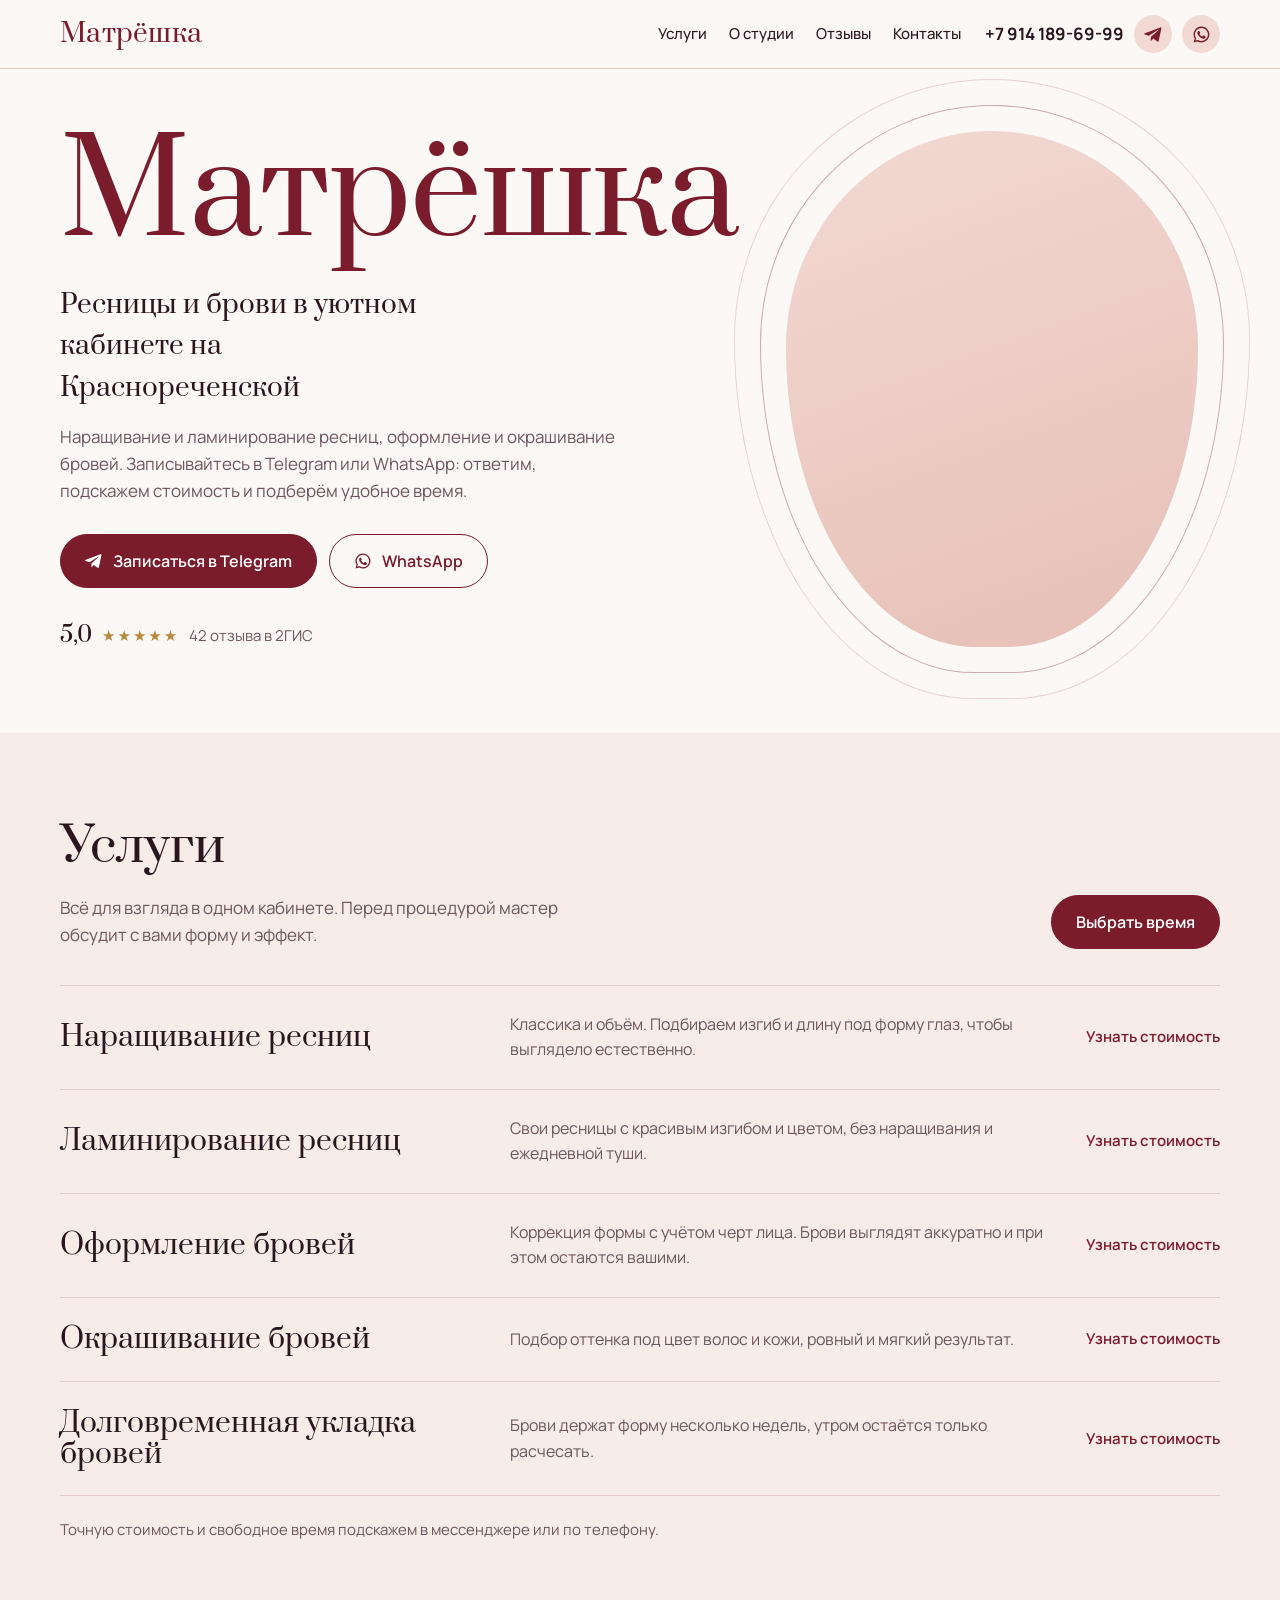
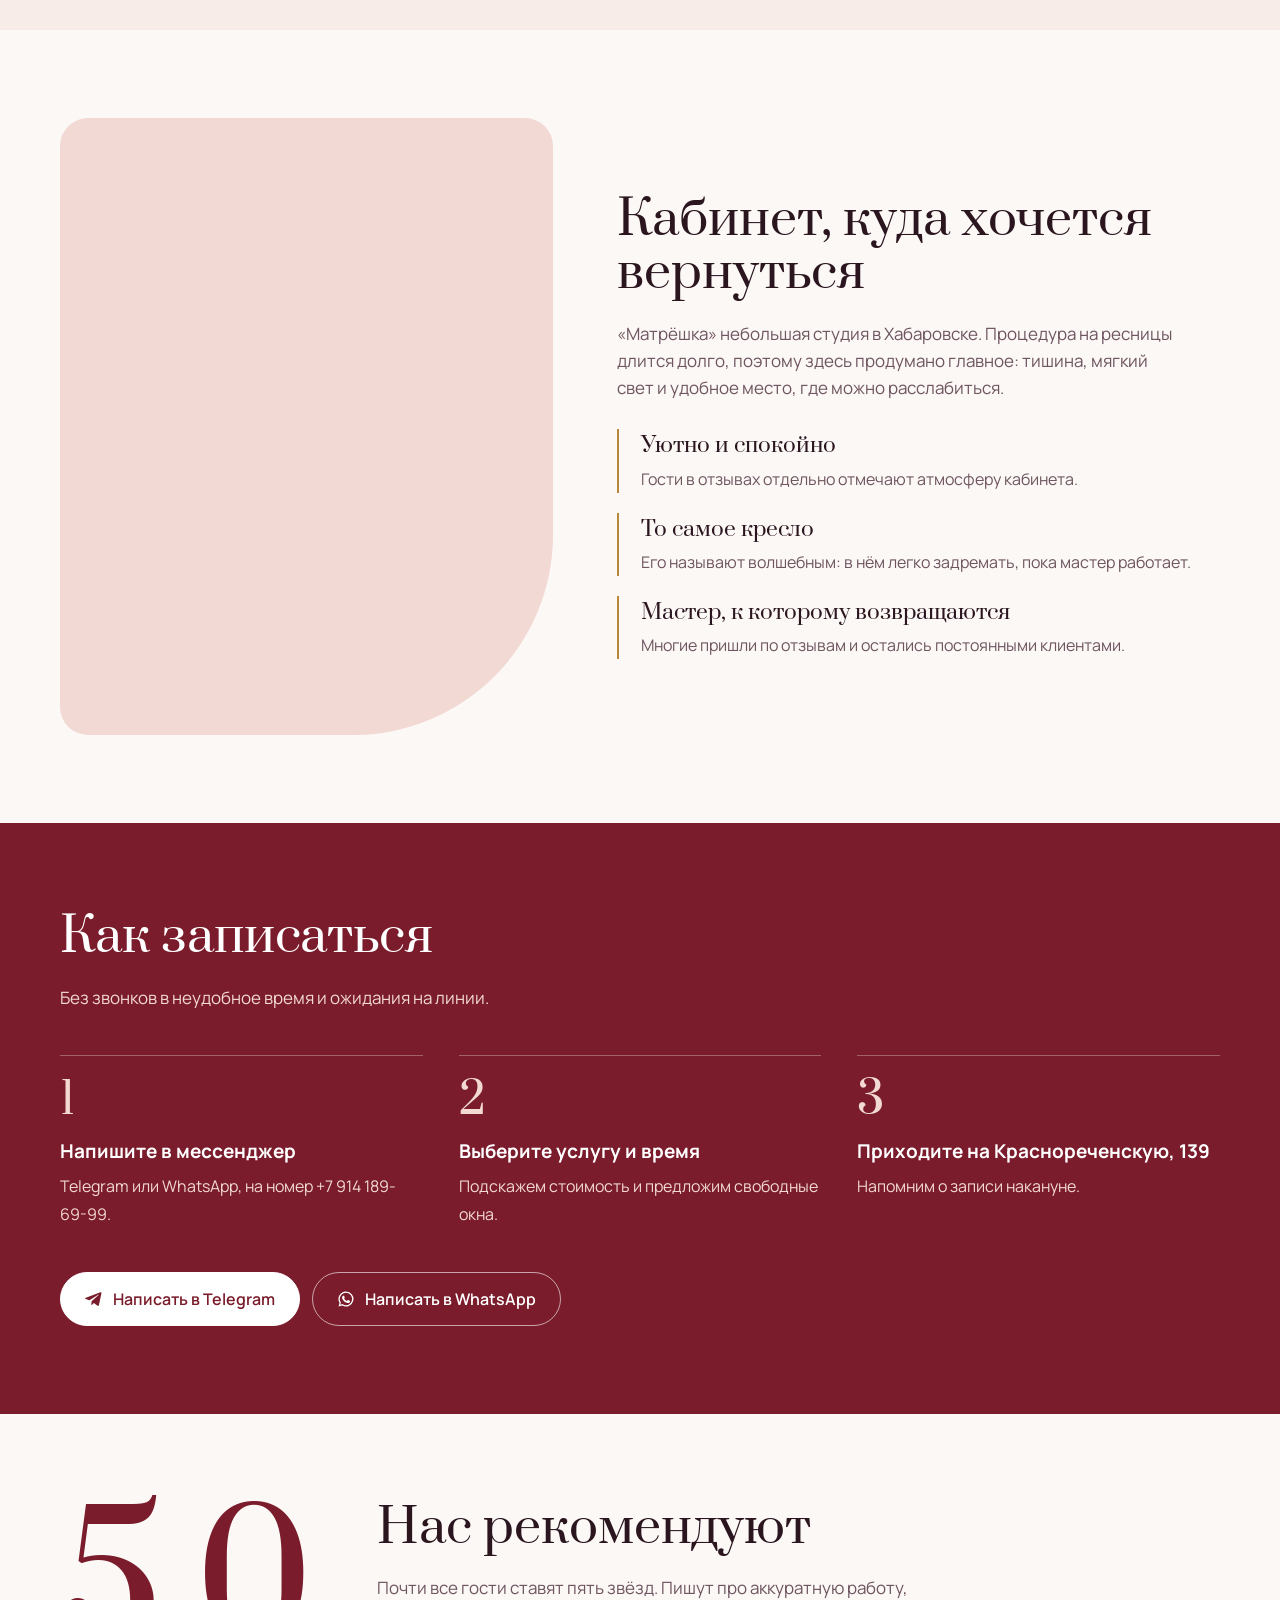
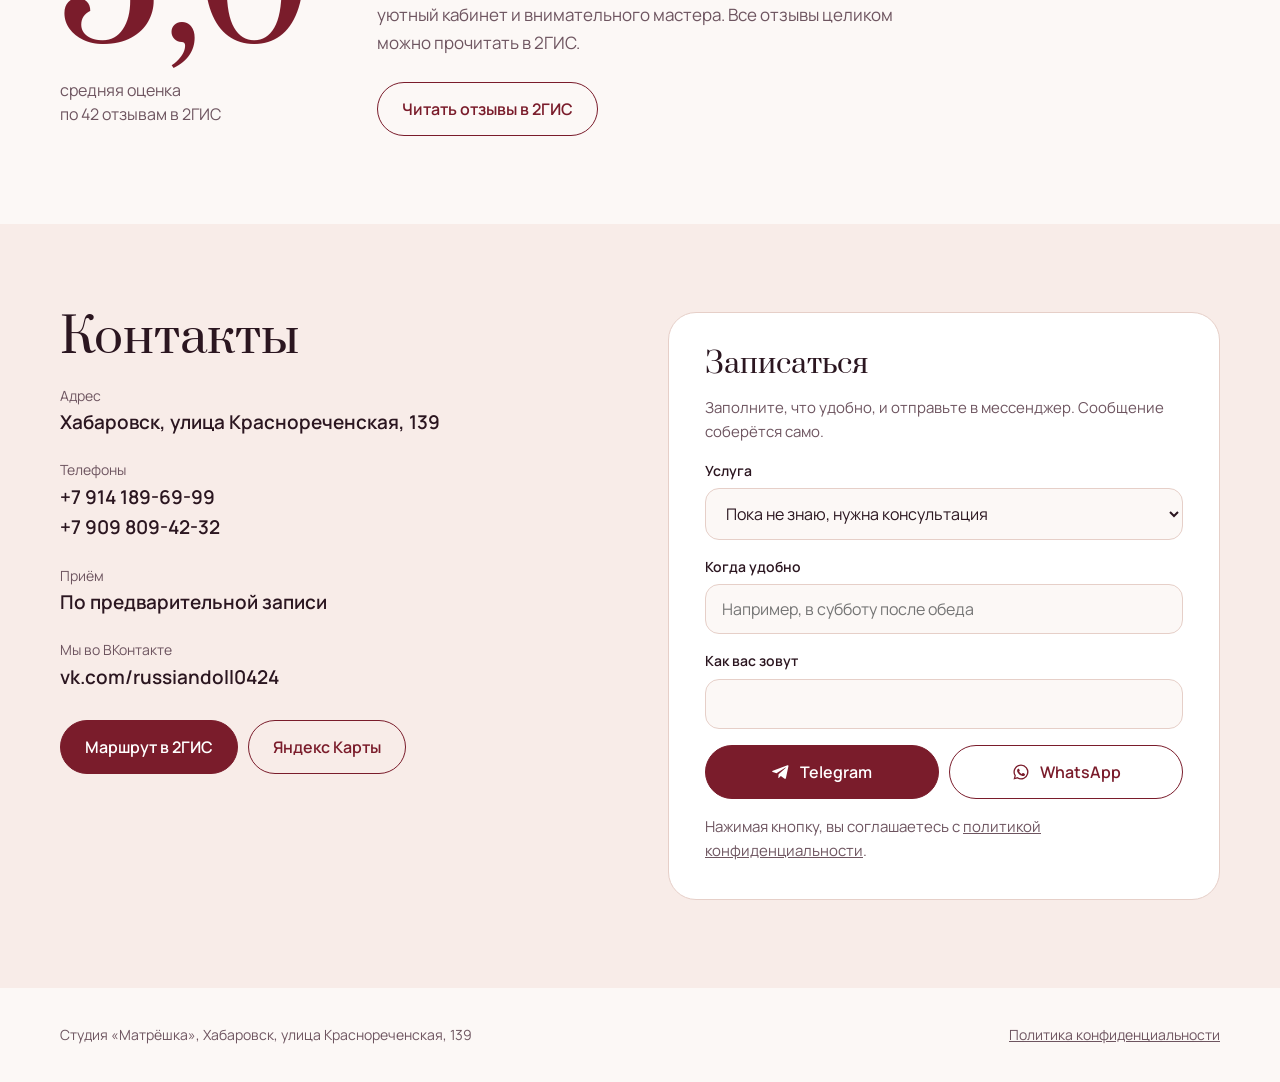
==== matreshka/index.html @ 4131eca7 "Матрёшка: лендинг студии ресниц и бровей и политика Co-Authored-By: Claude Opus 5.5 <noreply@anthrop" ====
<!doctype html>
<html lang="ru">
<head>
<meta charset="utf-8">
<meta name="viewport" content="width=device-width, initial-scale=1">
<meta name="robots" content="noindex, nofollow">
<title>Матрёшка: ресницы и брови в Хабаровске</title>
<meta name="description" content="Студия ресниц и бровей «Матрёшка» в Хабаровске, улица Краснореченская, 139. Запись в Telegram и WhatsApp.">
<link rel="preconnect" href="https://fonts.googleapis.com">
<link rel="preconnect" href="https://fonts.gstatic.com" crossorigin>
<link href="https://fonts.googleapis.com/css2?family=Manrope:wght@400;500;600;700&family=Prata&display=swap&subset=cyrillic" rel="stylesheet">
<link rel="stylesheet" href="style.css">
</head>
<body>
<header class="top">
  <div class="wrap">
    <a class="logo" href="index.html">Матрёшка</a>
    <nav class="nav" id="nav">
      <a href="index.html#services">Услуги</a>
      <a href="index.html#room">О студии</a>
      <a href="index.html#reviews">Отзывы</a>
      <a href="index.html#contact">Контакты</a>
    </nav>
    <div class="contacts">
      <a class="phone" href="tel:+79141896999">+7 914 189-69-99</a>
      <a class="ico" href="https://t.me/+79141896999" target="_blank" rel="noopener" aria-label="Написать в Telegram"><svg viewBox="0 0 24 24" aria-hidden="true"><path d="M21.9 4.3 18.6 20c-.2 1.1-.9 1.4-1.8.9l-5-3.7-2.4 2.3c-.3.3-.5.5-1 .5l.4-5.1 9.3-8.4c.4-.4-.1-.6-.6-.2L6 13.5 1 12c-1.1-.3-1.1-1.1.2-1.6L20.6 3c.9-.3 1.7.2 1.3 1.3z"/></svg></a>
      <a class="ico" href="https://wa.me/79141896999" target="_blank" rel="noopener" aria-label="Написать в WhatsApp"><svg viewBox="0 0 24 24" aria-hidden="true"><path d="M12 2a10 10 0 0 0-8.6 15.1L2 22l5-1.3A10 10 0 1 0 12 2zm0 18.2c-1.5 0-3-.4-4.3-1.2l-.3-.2-3 .8.8-2.9-.2-.3A8.2 8.2 0 1 1 12 20.2zm4.5-6.1c-.2-.1-1.5-.7-1.7-.8-.2-.1-.4-.1-.6.1l-.8 1c-.1.2-.3.2-.5.1a6.7 6.7 0 0 1-3.3-2.9c-.2-.4.2-.4.7-1.3.1-.2 0-.3 0-.4l-.8-1.8c-.2-.5-.4-.4-.6-.4h-.5c-.2 0-.4.1-.7.3-.2.3-.9.9-.9 2.2s.9 2.5 1.1 2.7c.1.2 1.8 2.8 4.4 3.9 1.6.7 2.3.8 3.1.6.5-.1 1.5-.6 1.7-1.2.2-.6.2-1.1.2-1.2-.1-.1-.3-.2-.5-.3z"/></svg></a>
      <a class="ico" href="tel:+79141896999" aria-label="Позвонить" id="callico"><svg viewBox="0 0 24 24" aria-hidden="true"><path d="M6.6 10.8a15.1 15.1 0 0 0 6.6 6.6l2.2-2.2c.3-.3.7-.4 1-.2 1.1.4 2.3.6 3.6.6.6 0 1 .4 1 1V20c0 .6-.4 1-1 1A17 17 0 0 1 3 4c0-.6.4-1 1-1h3.5c.6 0 1 .4 1 1 0 1.3.2 2.5.6 3.6.1.3 0 .7-.2 1z"/></svg></a>
    </div>
    <button class="burger" aria-label="Меню" aria-controls="nav" aria-expanded="false"><svg viewBox="0 0 24 24" fill="none" stroke="currentColor" stroke-width="1.8"><path d="M3 7h18M3 12h18M3 17h18"/></svg></button>
  </div>
</header>
<main>
<section class="hero">
  <div class="wrap">
    <div>
      <h1>Матрёшка</h1>
      <p class="sub">Ресницы и брови в уютном кабинете на Краснореченской</p>
      <p class="lead">Наращивание и ламинирование ресниц, оформление и окрашивание бровей. Записывайтесь в Telegram или WhatsApp: ответим, подскажем стоимость и подберём удобное время.</p>
      <div class="cta">
        <a class="btn btn-main" href="https://t.me/+79141896999" target="_blank" rel="noopener"><svg viewBox="0 0 24 24" aria-hidden="true"><path d="M21.9 4.3 18.6 20c-.2 1.1-.9 1.4-1.8.9l-5-3.7-2.4 2.3c-.3.3-.5.5-1 .5l.4-5.1 9.3-8.4c.4-.4-.1-.6-.6-.2L6 13.5 1 12c-1.1-.3-1.1-1.1.2-1.6L20.6 3c.9-.3 1.7.2 1.3 1.3z"/></svg> Записаться в Telegram</a>
        <a class="btn btn-line" href="https://wa.me/79141896999" target="_blank" rel="noopener"><svg viewBox="0 0 24 24" aria-hidden="true"><path d="M12 2a10 10 0 0 0-8.6 15.1L2 22l5-1.3A10 10 0 1 0 12 2zm0 18.2c-1.5 0-3-.4-4.3-1.2l-.3-.2-3 .8.8-2.9-.2-.3A8.2 8.2 0 1 1 12 20.2zm4.5-6.1c-.2-.1-1.5-.7-1.7-.8-.2-.1-.4-.1-.6.1l-.8 1c-.1.2-.3.2-.5.1a6.7 6.7 0 0 1-3.3-2.9c-.2-.4.2-.4.7-1.3.1-.2 0-.3 0-.4l-.8-1.8c-.2-.5-.4-.4-.6-.4h-.5c-.2 0-.4.1-.7.3-.2.3-.9.9-.9 2.2s.9 2.5 1.1 2.7c.1.2 1.8 2.8 4.4 3.9 1.6.7 2.3.8 3.1.6.5-.1 1.5-.6 1.7-1.2.2-.6.2-1.1.2-1.2-.1-.1-.3-.2-.5-.3z"/></svg> WhatsApp</a>
      </div>
      <a class="rating" href="https://2gis.ru/firm/70000001100811274" target="_blank" rel="noopener"><b>5,0</b><span class="stars" aria-hidden="true">★★★★★</span><span>42 отзыва в 2ГИС</span></a>
    </div>
    <div class="doll">
      <div class="shell"><img data-fallback src="https://images.unsplash.com/photo-1487412947147-5cebf100ffc2?auto=format&fit=crop&w=900&q=80" alt="Ухоженные брови и выразительные ресницы" width="900" height="1125"></div>
    </div>
  </div>
</section>

<section class="services" id="services">
  <div class="wrap">
    <div class="svc-head">
      <div>
        <h2>Услуги</h2>
        <p class="lead">Всё для взгляда в одном кабинете. Перед процедурой мастер обсудит с вами форму и эффект.</p>
      </div>
      <a class="btn btn-main" href="#contact">Выбрать время</a>
    </div>
    <ul class="svc-list">
      <li><h3>Наращивание ресниц</h3><p>Классика и объём. Подбираем изгиб и длину под форму глаз, чтобы выглядело естественно.</p><a class="price" href="#contact">Узнать стоимость</a></li>
      <li><h3>Ламинирование ресниц</h3><p>Свои ресницы с красивым изгибом и цветом, без наращивания и ежедневной туши.</p><a class="price" href="#contact">Узнать стоимость</a></li>
      <li><h3>Оформление бровей</h3><p>Коррекция формы с учётом черт лица. Брови выглядят аккуратно и при этом остаются вашими.</p><a class="price" href="#contact">Узнать стоимость</a></li>
      <li><h3>Окрашивание бровей</h3><p>Подбор оттенка под цвет волос и кожи, ровный и мягкий результат.</p><a class="price" href="#contact">Узнать стоимость</a></li>
      <li><h3>Долговременная укладка бровей</h3><p>Брови держат форму несколько недель, утром остаётся только расчесать.</p><a class="price" href="#contact">Узнать стоимость</a></li>
    </ul>
    <p class="note">Точную стоимость и свободное время подскажем в мессенджере или по телефону.</p>
  </div>
</section>

<section class="room" id="room">
  <div class="wrap">
    <div class="room-photo"><img data-fallback loading="lazy" src="https://images.unsplash.com/photo-1560066984-138dadb4c035?auto=format&fit=crop&w=900&q=80" alt="Светлый кабинет студии" width="900" height="1125"></div>
    <div>
      <h2>Кабинет, куда хочется вернуться</h2>
      <p class="lead">«Матрёшка» небольшая студия в Хабаровске. Процедура на ресницы длится долго, поэтому здесь продумано главное: тишина, мягкий свет и удобное место, где можно расслабиться.</p>
      <ul class="praise">
        <li><b>Уютно и спокойно</b><span>Гости в отзывах отдельно отмечают атмосферу кабинета.</span></li>
        <li><b>То самое кресло</b><span>Его называют волшебным: в нём легко задремать, пока мастер работает.</span></li>
        <li><b>Мастер, к которому возвращаются</b><span>Многие пришли по отзывам и остались постоянными клиентами.</span></li>
      </ul>
    </div>
  </div>
</section>

<section class="steps">
  <div class="wrap">
    <h2>Как записаться</h2>
    <p class="lead">Без звонков в неудобное время и ожидания на линии.</p>
    <ol class="step-list">
      <li><b>Напишите в мессенджер</b><span>Telegram или WhatsApp, на номер +7 914 189-69-99.</span></li>
      <li><b>Выберите услугу и время</b><span>Подскажем стоимость и предложим свободные окна.</span></li>
      <li><b>Приходите на Краснореченскую, 139</b><span>Напомним о записи накануне.</span></li>
    </ol>
    <div class="cta">
      <a class="btn btn-main" href="https://t.me/+79141896999" target="_blank" rel="noopener"><svg viewBox="0 0 24 24" aria-hidden="true"><path d="M21.9 4.3 18.6 20c-.2 1.1-.9 1.4-1.8.9l-5-3.7-2.4 2.3c-.3.3-.5.5-1 .5l.4-5.1 9.3-8.4c.4-.4-.1-.6-.6-.2L6 13.5 1 12c-1.1-.3-1.1-1.1.2-1.6L20.6 3c.9-.3 1.7.2 1.3 1.3z"/></svg> Написать в Telegram</a>
      <a class="btn btn-line" href="https://wa.me/79141896999" target="_blank" rel="noopener"><svg viewBox="0 0 24 24" aria-hidden="true"><path d="M12 2a10 10 0 0 0-8.6 15.1L2 22l5-1.3A10 10 0 1 0 12 2zm0 18.2c-1.5 0-3-.4-4.3-1.2l-.3-.2-3 .8.8-2.9-.2-.3A8.2 8.2 0 1 1 12 20.2zm4.5-6.1c-.2-.1-1.5-.7-1.7-.8-.2-.1-.4-.1-.6.1l-.8 1c-.1.2-.3.2-.5.1a6.7 6.7 0 0 1-3.3-2.9c-.2-.4.2-.4.7-1.3.1-.2 0-.3 0-.4l-.8-1.8c-.2-.5-.4-.4-.6-.4h-.5c-.2 0-.4.1-.7.3-.2.3-.9.9-.9 2.2s.9 2.5 1.1 2.7c.1.2 1.8 2.8 4.4 3.9 1.6.7 2.3.8 3.1.6.5-.1 1.5-.6 1.7-1.2.2-.6.2-1.1.2-1.2-.1-.1-.3-.2-.5-.3z"/></svg> Написать в WhatsApp</a>
    </div>
  </div>
</section>

<section class="reviews" id="reviews">
  <div class="wrap">
    <div class="big-rate">5,0<small>средняя оценка<br>по 42 отзывам в 2ГИС</small></div>
    <div>
      <h2>Нас рекомендуют</h2>
      <p class="lead">Почти все гости ставят пять звёзд. Пишут про аккуратную работу, уютный кабинет и внимательного мастера. Все отзывы целиком можно прочитать в 2ГИС.</p>
      <a class="btn btn-line" href="https://2gis.ru/firm/70000001100811274" target="_blank" rel="noopener">Читать отзывы в 2ГИС</a>
    </div>
  </div>
</section>

<section class="contact" id="contact">
  <div class="wrap">
    <div>
      <h2>Контакты</h2>
      <dl class="info">
        <div><dt>Адрес</dt><dd>Хабаровск, улица Краснореченская, 139</dd></div>
        <div><dt>Телефоны</dt><dd><a href="tel:+79141896999">+7 914 189-69-99</a><br><a href="tel:+79098094232">+7 909 809-42-32</a></dd></div>
        <div><dt>Приём</dt><dd>По предварительной записи</dd></div>
        <div><dt>Мы во ВКонтакте</dt><dd><a href="https://vk.com/russiandoll0424" target="_blank" rel="noopener">vk.com/russiandoll0424</a></dd></div>
      </dl>
      <div class="map-links">
        <a class="btn btn-main" href="https://2gis.ru/firm/70000001100811274" target="_blank" rel="noopener">Маршрут в 2ГИС</a>
        <a class="btn btn-line" href="https://yandex.ru/maps/?rtext=~48.417466,135.107612&amp;rtt=auto" target="_blank" rel="noopener">Яндекс Карты</a>
      </div>
    </div>
    <form id="book" onsubmit="return false">
      <h3>Записаться</h3>
      <p>Заполните, что удобно, и отправьте в мессенджер. Сообщение соберётся само.</p>
      <label>Услуга
        <select name="service">
          <option value="">Пока не знаю, нужна консультация</option>
          <option>Наращивание ресниц</option>
          <option>Ламинирование ресниц</option>
          <option>Оформление бровей</option>
          <option>Окрашивание бровей</option>
          <option>Долговременная укладка бровей</option>
        </select>
      </label>
      <label>Когда удобно<input name="when" placeholder="Например, в субботу после обеда"></label>
      <label>Как вас зовут<input name="name" autocomplete="given-name"></label>
      <div class="choose">
        <button class="btn btn-main" data-to="tg" type="button"><svg viewBox="0 0 24 24" aria-hidden="true"><path d="M21.9 4.3 18.6 20c-.2 1.1-.9 1.4-1.8.9l-5-3.7-2.4 2.3c-.3.3-.5.5-1 .5l.4-5.1 9.3-8.4c.4-.4-.1-.6-.6-.2L6 13.5 1 12c-1.1-.3-1.1-1.1.2-1.6L20.6 3c.9-.3 1.7.2 1.3 1.3z"/></svg> Telegram</button>
        <button class="btn btn-line" data-to="wa" type="button"><svg viewBox="0 0 24 24" aria-hidden="true"><path d="M12 2a10 10 0 0 0-8.6 15.1L2 22l5-1.3A10 10 0 1 0 12 2zm0 18.2c-1.5 0-3-.4-4.3-1.2l-.3-.2-3 .8.8-2.9-.2-.3A8.2 8.2 0 1 1 12 20.2zm4.5-6.1c-.2-.1-1.5-.7-1.7-.8-.2-.1-.4-.1-.6.1l-.8 1c-.1.2-.3.2-.5.1a6.7 6.7 0 0 1-3.3-2.9c-.2-.4.2-.4.7-1.3.1-.2 0-.3 0-.4l-.8-1.8c-.2-.5-.4-.4-.6-.4h-.5c-.2 0-.4.1-.7.3-.2.3-.9.9-.9 2.2s.9 2.5 1.1 2.7c.1.2 1.8 2.8 4.4 3.9 1.6.7 2.3.8 3.1.6.5-.1 1.5-.6 1.7-1.2.2-.6.2-1.1.2-1.2-.1-.1-.3-.2-.5-.3z"/></svg> WhatsApp</button>
      </div>
      <p>Нажимая кнопку, вы соглашаетесь с <a href="politika.html">политикой конфиденциальности</a>.</p>
    </form>
  </div>
</section>
</main>
<footer>
  <div class="wrap">
    <span>Студия «Матрёшка», Хабаровск, улица Краснореченская, 139</span>
    <a href="politika.html">Политика конфиденциальности</a>
  </div>
</footer>
<script src="script.js"></script>
</body>
</html>
---- matreshka/style.css ----
:root{
  --cherry:#7A1C2B; --cherry-d:#5E1220; --blush:#F2D9D3; --blush-l:#F8ECE8;
  --ink:#2B1620; --muted:#6E5560; --milk:#FCF8F6; --ochre:#B8873A; --line:#E6CFC8;
  --serif:"Prata",Georgia,serif; --sans:"Manrope",system-ui,sans-serif;
}
*{box-sizing:border-box;margin:0;padding:0}
html{scroll-behavior:smooth;scroll-padding-top:80px}
body{background:var(--milk);color:var(--ink);font:400 17px/1.6 var(--sans);-webkit-font-smoothing:antialiased}
img{display:block;max-width:100%}
a{color:inherit}
:focus-visible{outline:2px solid var(--cherry);outline-offset:3px;border-radius:4px}
.wrap{width:min(1160px,100% - 32px);margin-inline:auto}
h1,h2,h3{font-family:var(--serif);font-weight:400;line-height:1.1}
h2{font-size:clamp(30px,4.4vw,48px);margin-bottom:20px}
.lead{color:var(--muted);max-width:56ch}

/* header */
.top{position:sticky;top:0;z-index:20;background:rgba(252,248,246,.92);backdrop-filter:blur(10px);border-bottom:1px solid var(--line)}
.top .wrap{display:flex;align-items:center;gap:24px;height:68px}
.logo{font-family:var(--serif);font-size:26px;text-decoration:none;color:var(--cherry);letter-spacing:.01em}
.nav{display:flex;gap:22px;margin-left:auto}
.nav a{text-decoration:none;font-weight:500;font-size:15px}
.nav a:hover{color:var(--cherry)}
.contacts{display:flex;align-items:center;gap:10px}
.phone{font-weight:700;text-decoration:none;white-space:nowrap}
.ico{width:38px;height:38px;border-radius:50%;display:grid;place-items:center;background:var(--blush);color:var(--cherry);transition:background .2s}
.ico:hover{background:var(--cherry);color:#fff}
#callico{display:none}
.ico svg{width:19px;height:19px;fill:currentColor}
.burger{display:none;background:none;border:0;width:40px;height:40px;cursor:pointer;color:var(--ink)}
.burger svg{width:26px;height:26px}

/* buttons */
.btn{display:inline-flex;align-items:center;gap:10px;padding:15px 24px;border-radius:999px;font:600 16px var(--sans);text-decoration:none;border:1.5px solid var(--cherry);cursor:pointer;transition:background .2s,color .2s}
.btn svg{width:18px;height:18px;fill:currentColor}
.btn-main{background:var(--cherry);color:#fff}
.btn-main:hover{background:var(--cherry-d);border-color:var(--cherry-d)}
.btn-line{background:transparent;color:var(--cherry)}
.btn-line:hover{background:var(--cherry);color:#fff}

/* hero */
.hero{padding:56px 0 80px;overflow:hidden}
.hero .wrap{display:grid;grid-template-columns:1.05fr .95fr;gap:48px;align-items:center}
.hero h1{font-size:clamp(58px,10vw,128px);color:var(--cherry);letter-spacing:-.01em;margin-bottom:18px}
.hero .sub{font-size:clamp(20px,2.2vw,26px);font-family:var(--serif);margin-bottom:14px;max-width:22ch}
.hero .lead{margin-bottom:30px}
.cta{display:flex;flex-wrap:wrap;gap:12px}
.rating{display:inline-flex;align-items:center;gap:10px;margin-top:30px;text-decoration:none;color:var(--muted);font-size:15px}
.rating b{font-size:22px;color:var(--ink);font-family:var(--serif);font-weight:400}
.stars{color:var(--ochre);letter-spacing:2px}

/* nested ovals: the doll motif */
.doll{position:relative;aspect-ratio:4/5;width:min(440px,100%);margin-inline:auto}
.doll::before,.doll::after{content:"";position:absolute;border-radius:50% 50% 46% 46%/42% 42% 58% 58%;border:1.5px solid var(--cherry);opacity:.35}
.doll::before{inset:-26px}
.doll::after{inset:-52px;opacity:.16}
.doll .shell{position:absolute;inset:0;border-radius:50% 50% 46% 46%/42% 42% 58% 58%;overflow:hidden;background:linear-gradient(160deg,var(--blush),#E7BFB6)}
.doll img{width:100%;height:100%;object-fit:cover;object-position:center 30%}

/* sections */
section{padding:88px 0}
.services{background:var(--blush-l)}
.svc-head{display:flex;justify-content:space-between;align-items:end;gap:24px;flex-wrap:wrap;margin-bottom:36px}
.svc-list{list-style:none;border-top:1px solid var(--line)}
.svc-list li{display:grid;grid-template-columns:minmax(0,1fr) minmax(0,1.3fr) auto;gap:28px;align-items:center;padding:26px 0;border-bottom:1px solid var(--line)}
.svc-list h3{font-size:clamp(22px,2.4vw,28px)}
.svc-list p{color:var(--muted);font-size:16px}
.svc-list .price{font-weight:600;color:var(--cherry);white-space:nowrap;text-decoration:none;font-size:15px}
.svc-list .price:hover{text-decoration:underline}
.note{margin-top:22px;font-size:15px;color:var(--muted)}

.room .wrap{display:grid;grid-template-columns:.9fr 1.1fr;gap:64px;align-items:center}
.room-photo{border-radius:28px 28px 200px 28px;overflow:hidden;aspect-ratio:4/5;background:var(--blush)}
.room-photo img{width:100%;height:100%;object-fit:cover}
.praise{list-style:none;margin-top:28px;display:grid;gap:20px}
.praise li{padding-left:22px;border-left:2px solid var(--ochre)}
.praise b{display:block;font-family:var(--serif);font-weight:400;font-size:21px;margin-bottom:2px}
.praise span{color:var(--muted);font-size:16px}

.steps{background:var(--cherry);color:#fff}
.steps h2{color:#fff}
.steps .lead{color:#F2D9D3}
.step-list{list-style:none;display:grid;grid-template-columns:repeat(3,1fr);gap:36px;margin-top:44px;counter-reset:s}
.step-list li{counter-increment:s;border-top:1px solid rgba(255,255,255,.3);padding-top:22px}
.step-list li::before{content:counter(s);font-family:var(--serif);font-size:44px;color:var(--blush);display:block;line-height:1;margin-bottom:14px}
.step-list b{display:block;font-size:19px;margin-bottom:6px}
.step-list span{color:#F2D9D3;font-size:16px}
.steps .cta{margin-top:44px}
.steps .btn-main{background:#fff;color:var(--cherry);border-color:#fff}
.steps .btn-main:hover{background:var(--blush);border-color:var(--blush)}
.steps .btn-line{color:#fff;border-color:rgba(255,255,255,.6)}
.steps .btn-line:hover{background:#fff;color:var(--cherry)}

.reviews .wrap{display:grid;grid-template-columns:auto 1fr;gap:64px;align-items:center}
.big-rate{font-family:var(--serif);font-size:clamp(96px,14vw,170px);line-height:.9;color:var(--cherry)}
.big-rate small{display:block;font-family:var(--sans);font-size:16px;color:var(--muted);margin-top:14px;line-height:1.5}
.reviews p.lead{margin-bottom:26px}

.contact{background:var(--blush-l)}
.contact .wrap{display:grid;grid-template-columns:1fr 1fr;gap:56px}
.info{display:grid;gap:22px;margin-top:8px}
.info dt{font-size:14px;color:var(--muted)}
.info dd{font-size:19px;font-weight:600}
.info dd a{text-decoration:none}
.info dd a:hover{color:var(--cherry)}
.map-links{display:flex;gap:10px;flex-wrap:wrap;margin-top:28px}
form{background:#fff;border-radius:28px;padding:36px;display:grid;gap:16px;border:1px solid var(--line)}
form h3{font-size:28px}
form p{color:var(--muted);font-size:15px}
label{display:grid;gap:6px;font-size:14px;font-weight:600}
input,select,textarea{font:400 16px var(--sans);padding:13px 16px;border-radius:14px;border:1.5px solid var(--line);background:var(--milk);color:var(--ink);width:100%}
input:focus,select:focus,textarea:focus{outline:none;border-color:var(--cherry)}
.choose{display:flex;gap:10px;flex-wrap:wrap}
.choose .btn{flex:1;justify-content:center}

footer{padding:36px 0;font-size:14px;color:var(--muted)}
footer .wrap{display:flex;justify-content:space-between;gap:16px;flex-wrap:wrap}

/* policy page */
.doc{padding:56px 0 88px}
.doc .wrap{max-width:780px}
.doc h1{font-size:clamp(34px,5vw,52px);color:var(--cherry);margin-bottom:24px}
.doc h2{font-size:24px;margin:32px 0 10px}
.doc p,.doc li{margin-bottom:10px}
.doc ul{padding-left:22px}

@media (max-width:960px){
  .nav{display:none;position:absolute;top:68px;left:0;right:0;background:var(--milk);flex-direction:column;padding:16px 16px 24px;gap:4px;border-bottom:1px solid var(--line)}
  .nav.open{display:flex}
  .nav a{padding:12px 0;font-size:18px}
  .burger{display:block}
  .contacts{margin-left:auto}
  .phone{display:none}
  #callico{display:grid}
  .hero .wrap,.room .wrap,.reviews .wrap,.contact .wrap{grid-template-columns:1fr}
  .hero{padding-top:36px}
  .doll{width:min(320px,74%);margin-top:40px}
  .room .wrap{gap:36px}
  .reviews .wrap{gap:24px}
}
@media (max-width:640px){
  body{font-size:16px}
  section{padding:64px 0}
  .svc-list li{grid-template-columns:1fr;gap:6px;padding:22px 0}
  .step-list{grid-template-columns:1fr;gap:26px}
  form{padding:24px}
  .cta .btn{flex:1 1 100%;justify-content:center}
  .logo{font-size:22px}
}
@media (prefers-reduced-motion:reduce){html{scroll-behavior:auto}*{transition:none!important}}
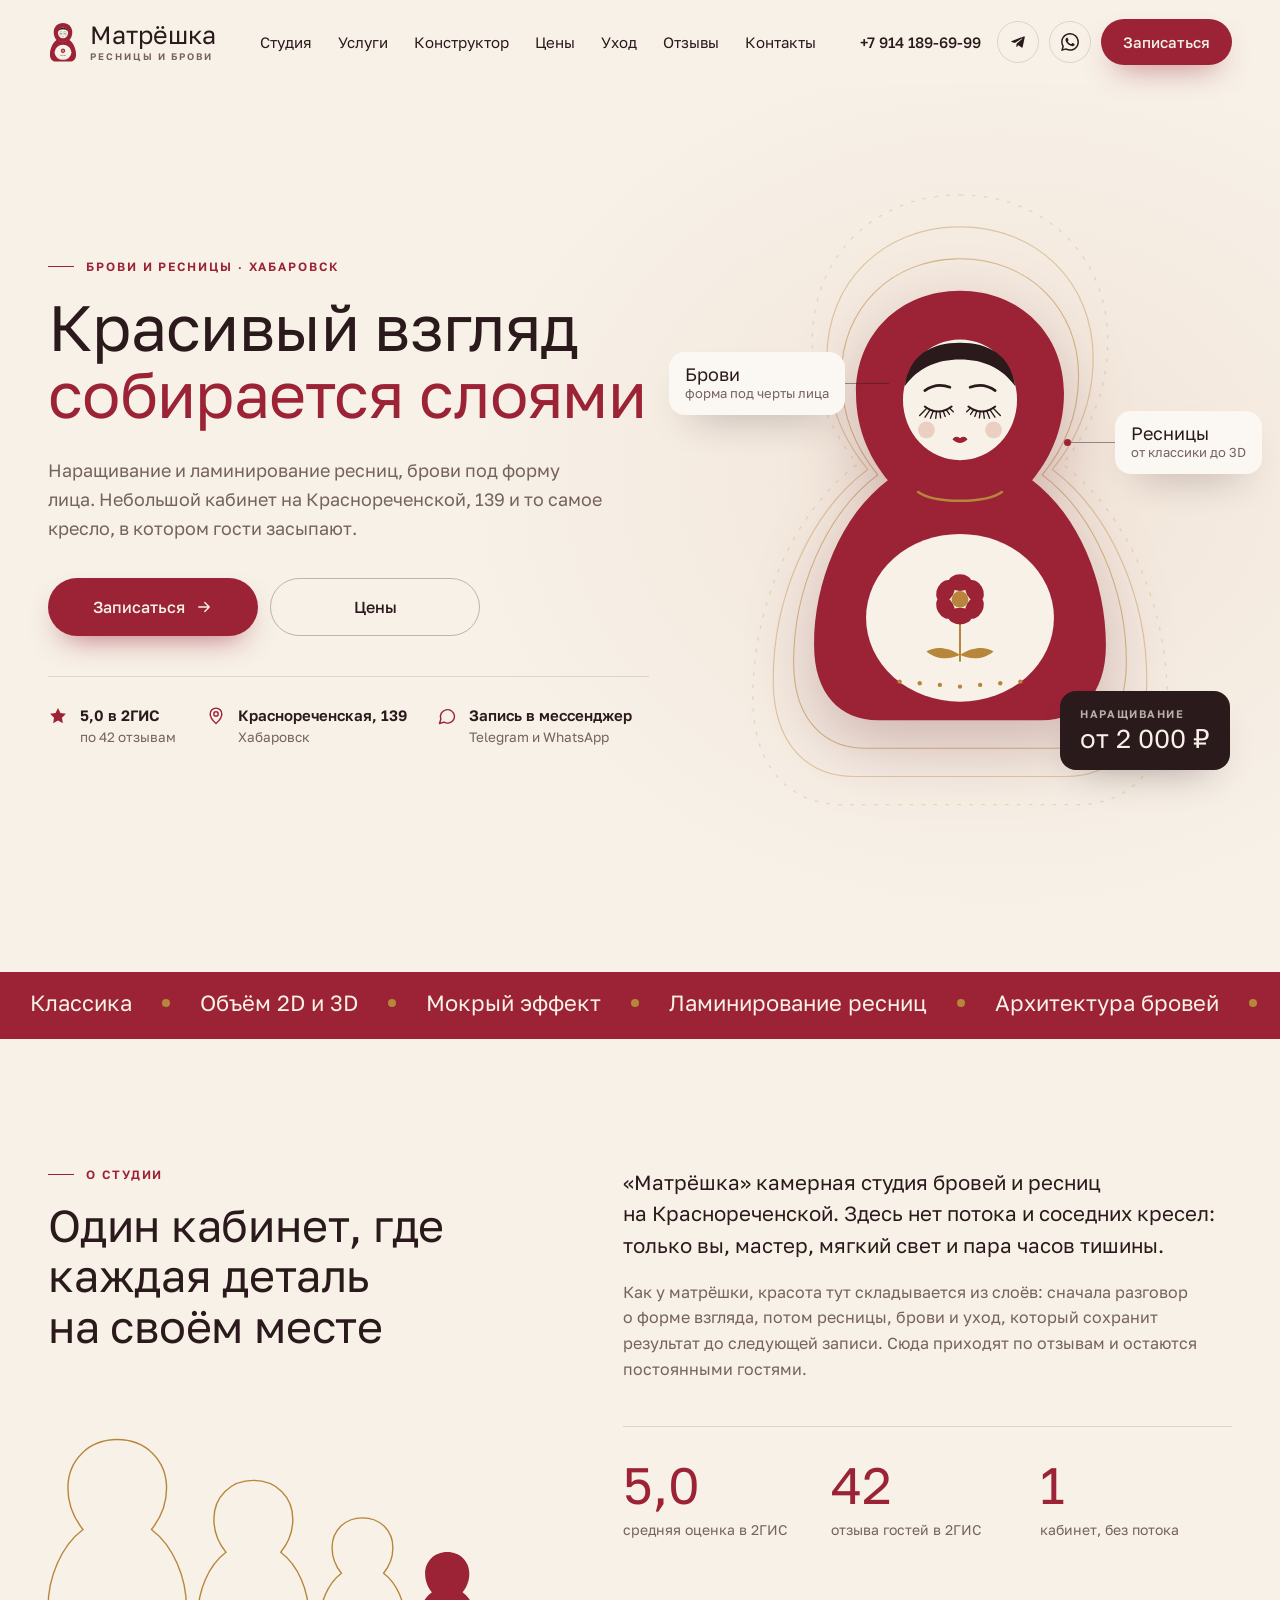
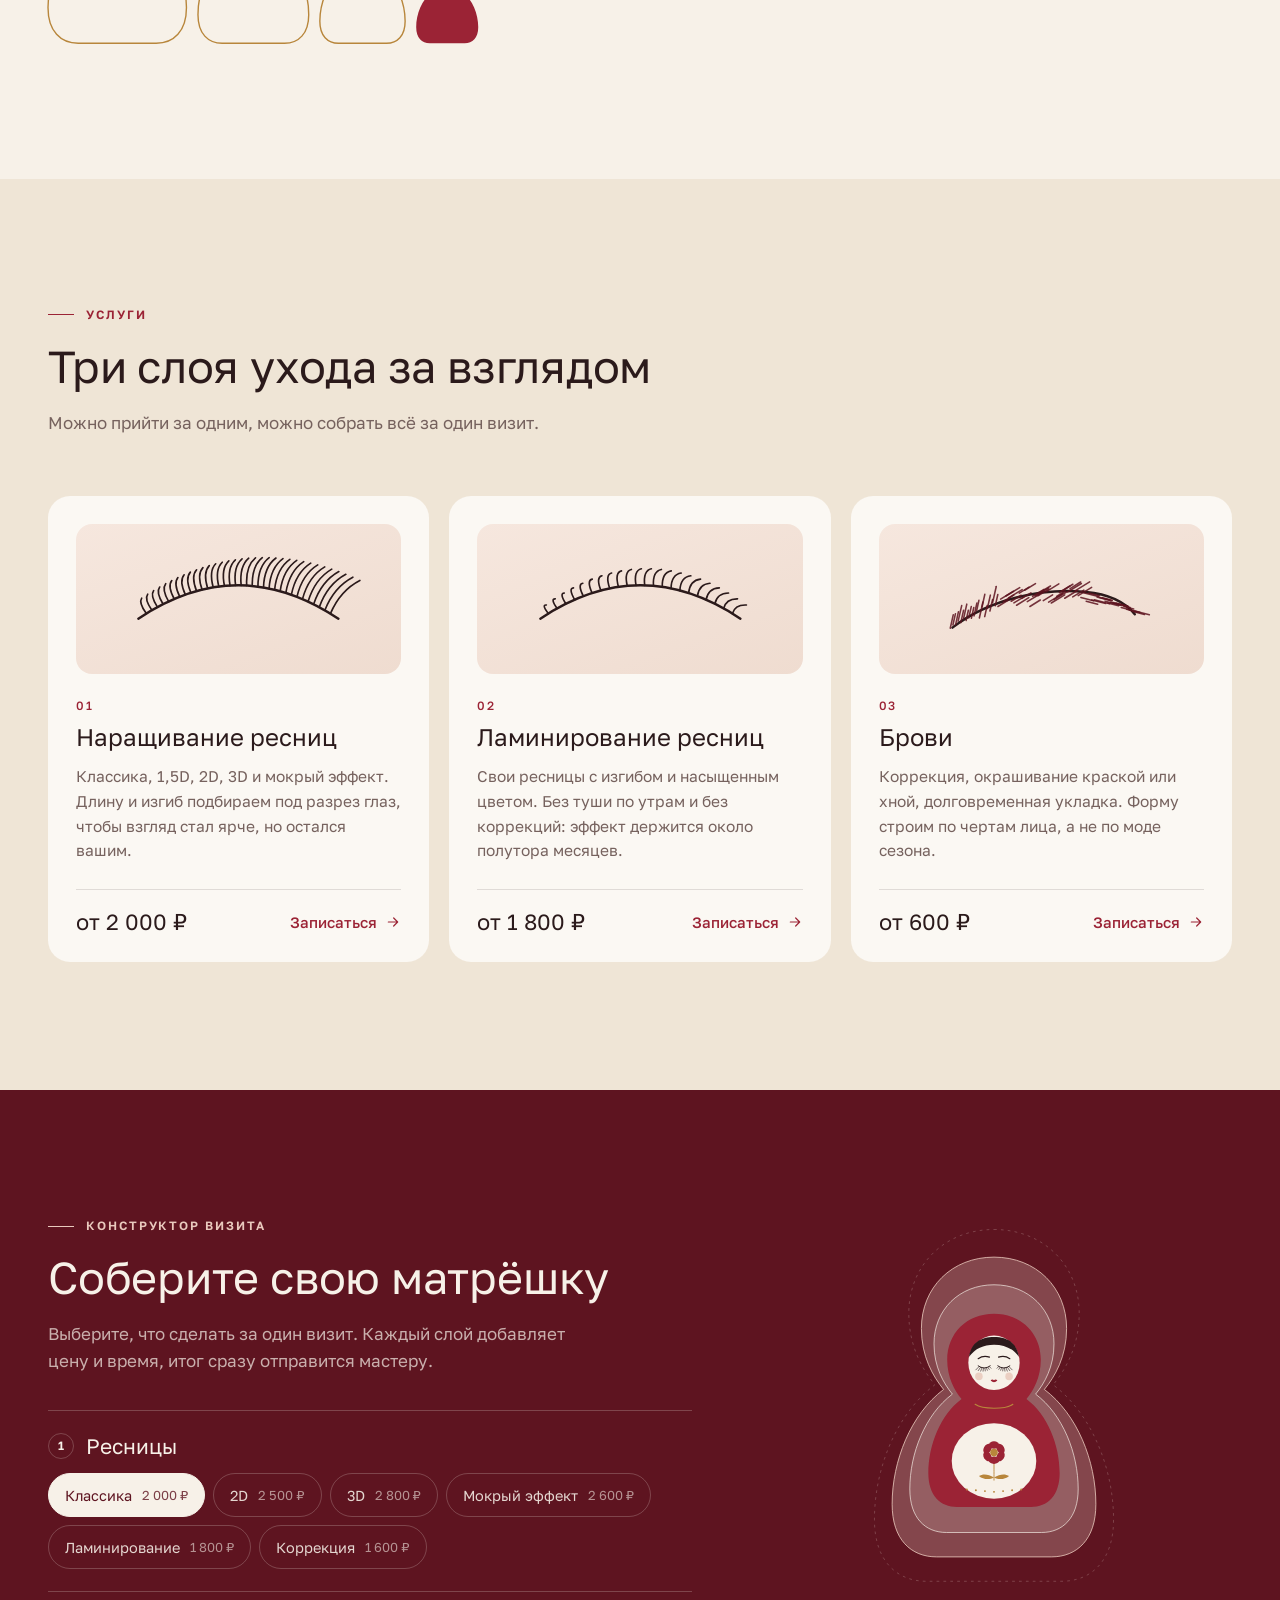
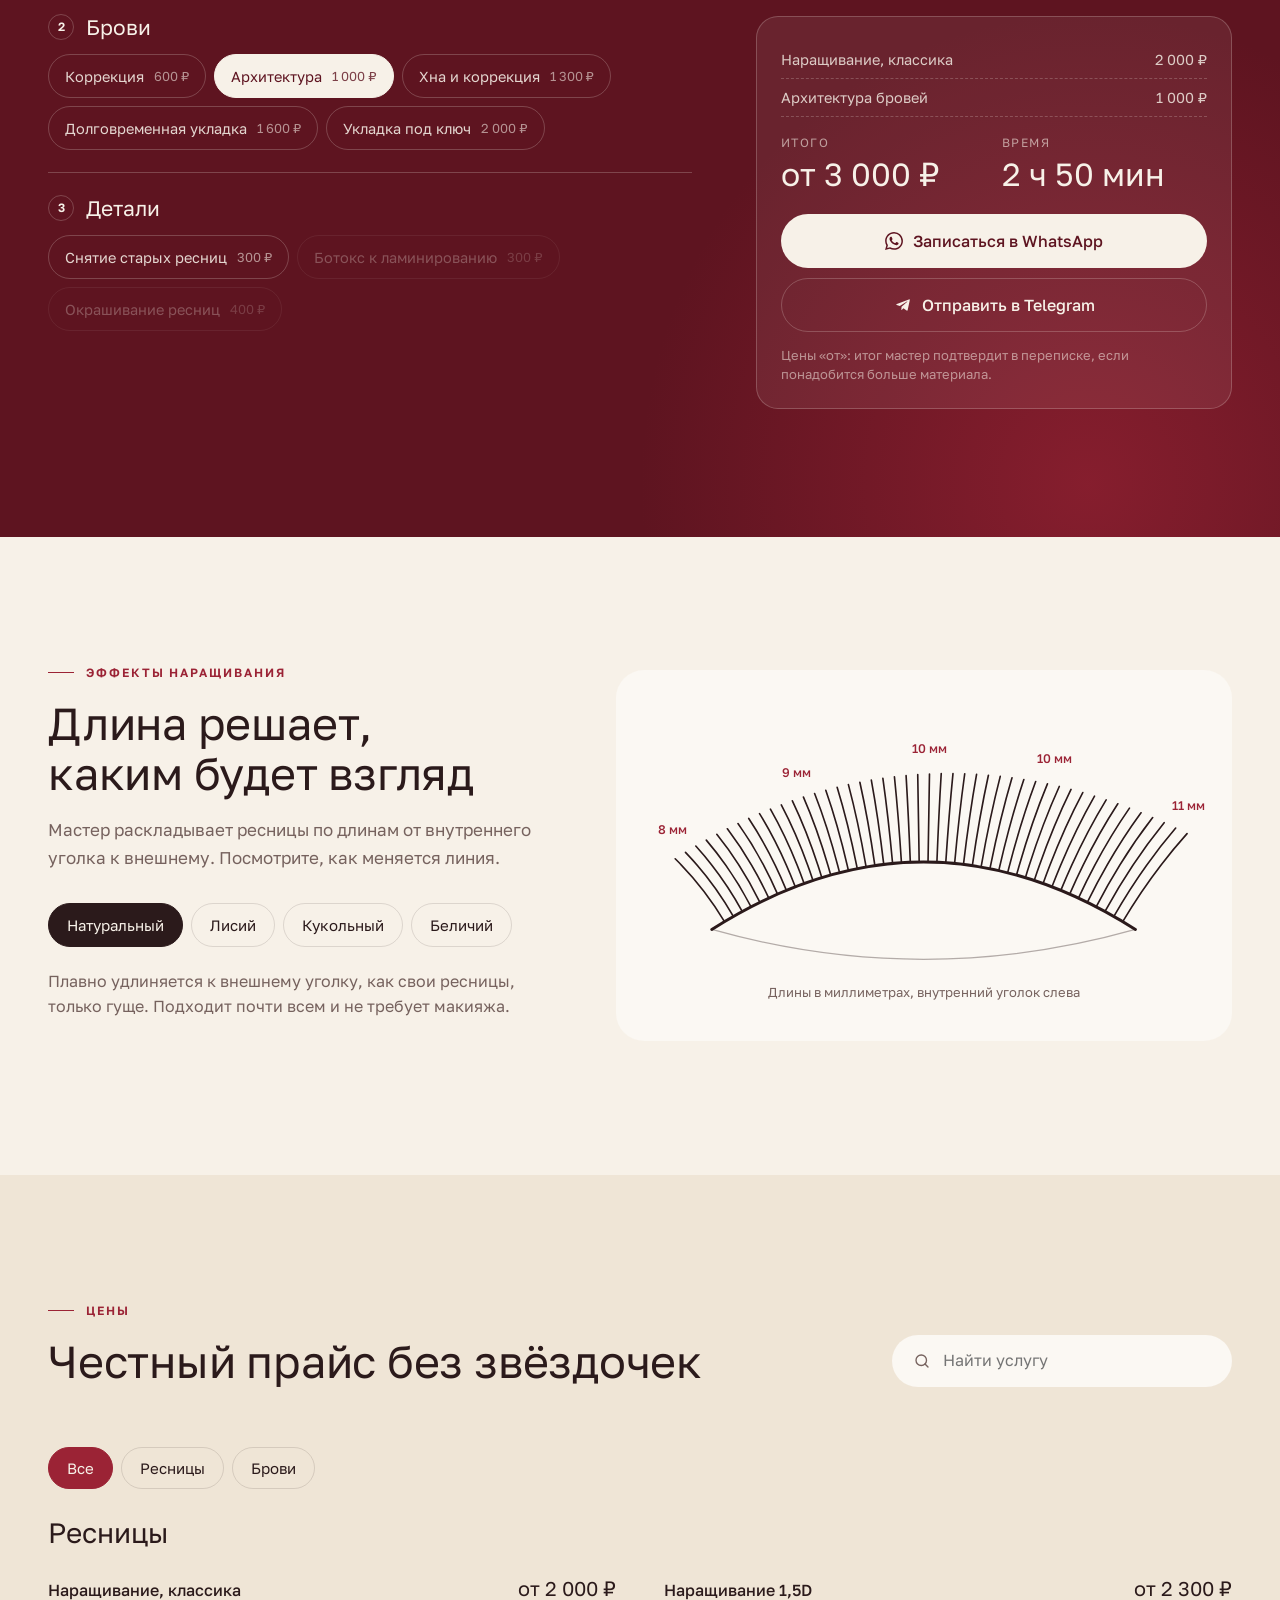
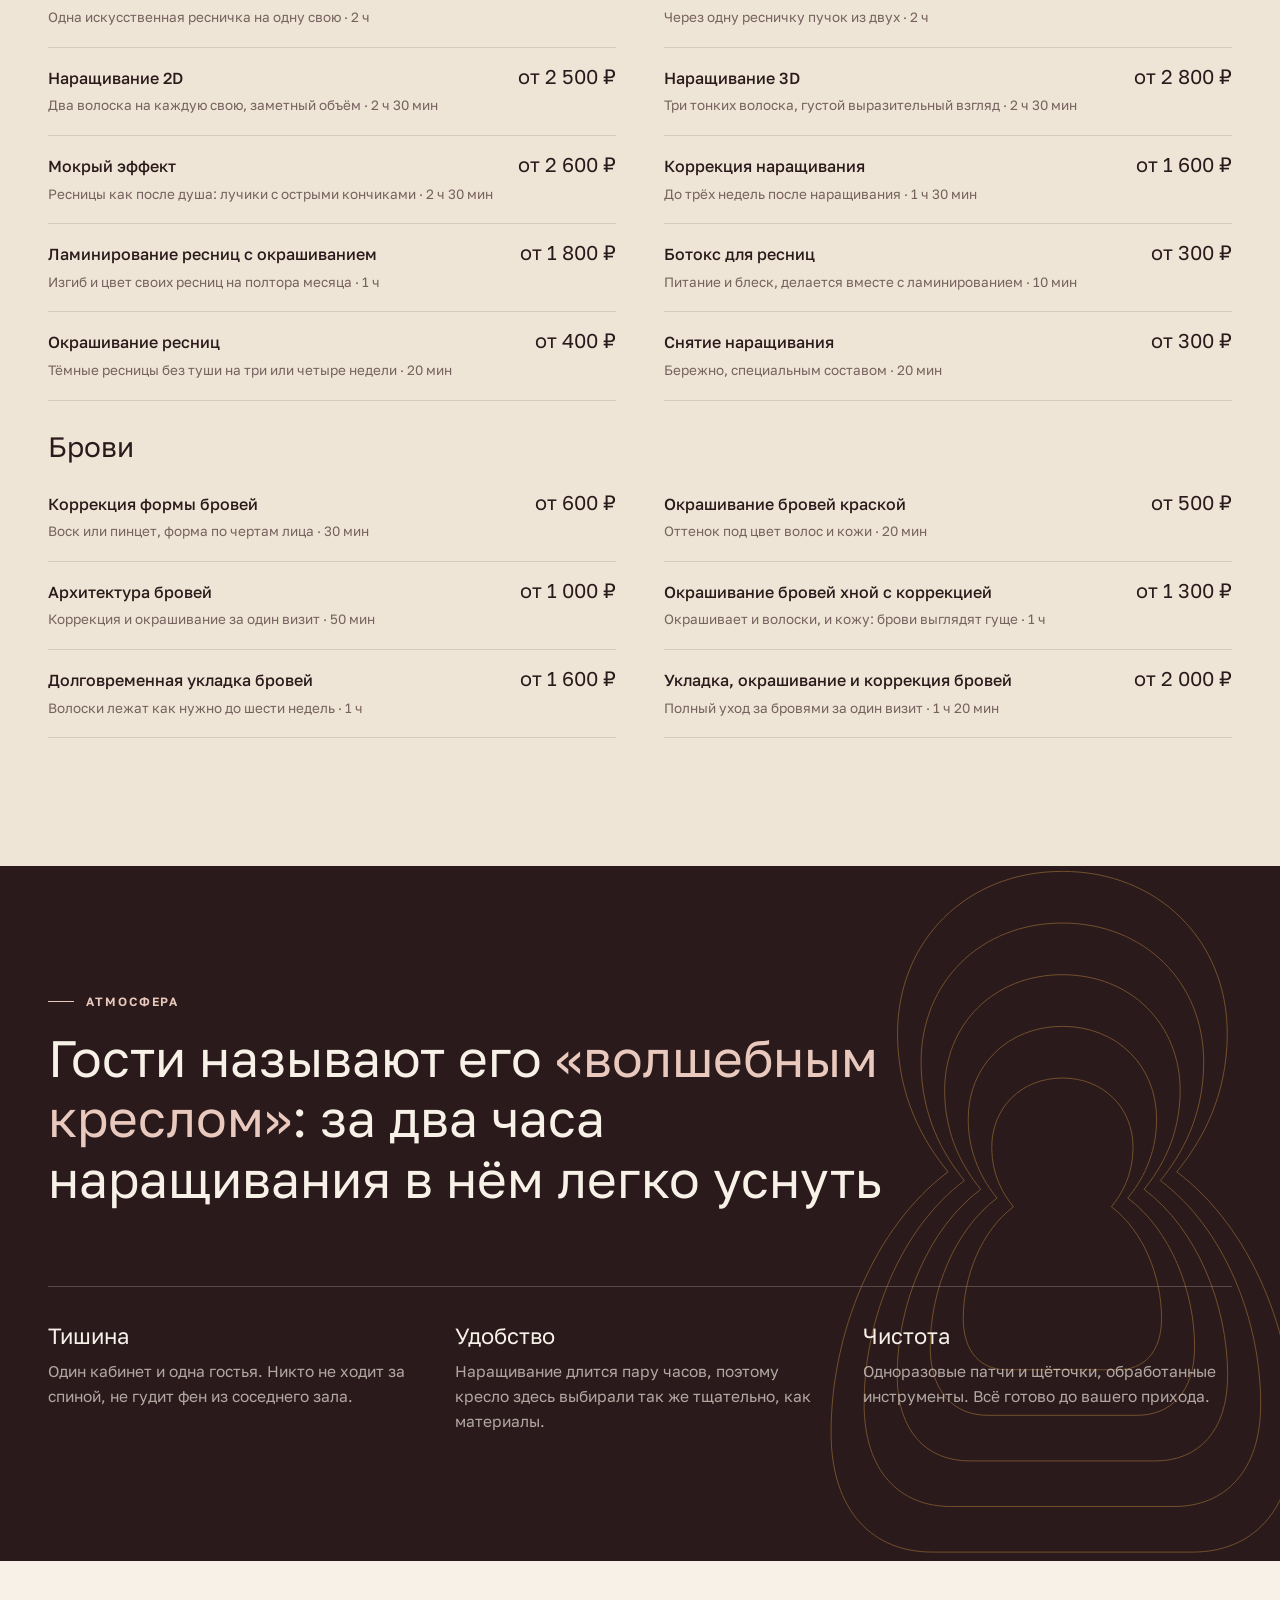
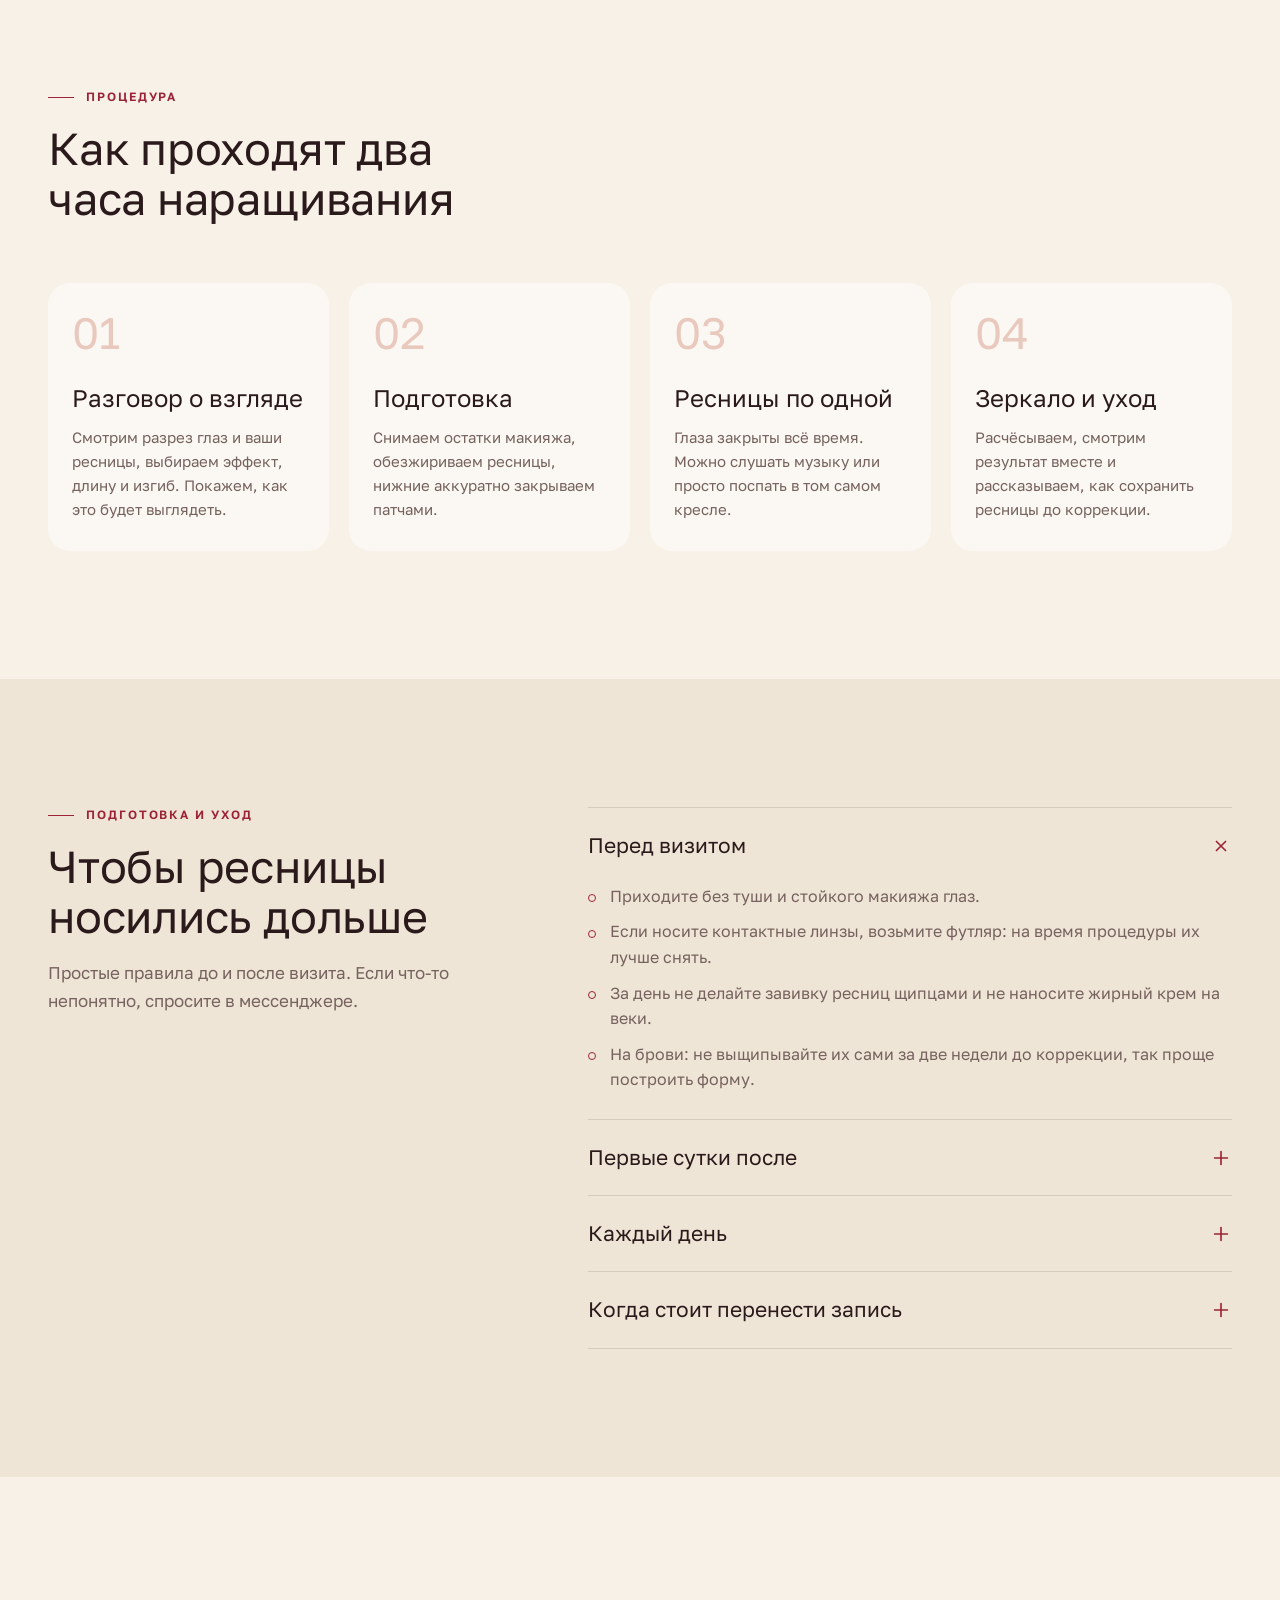
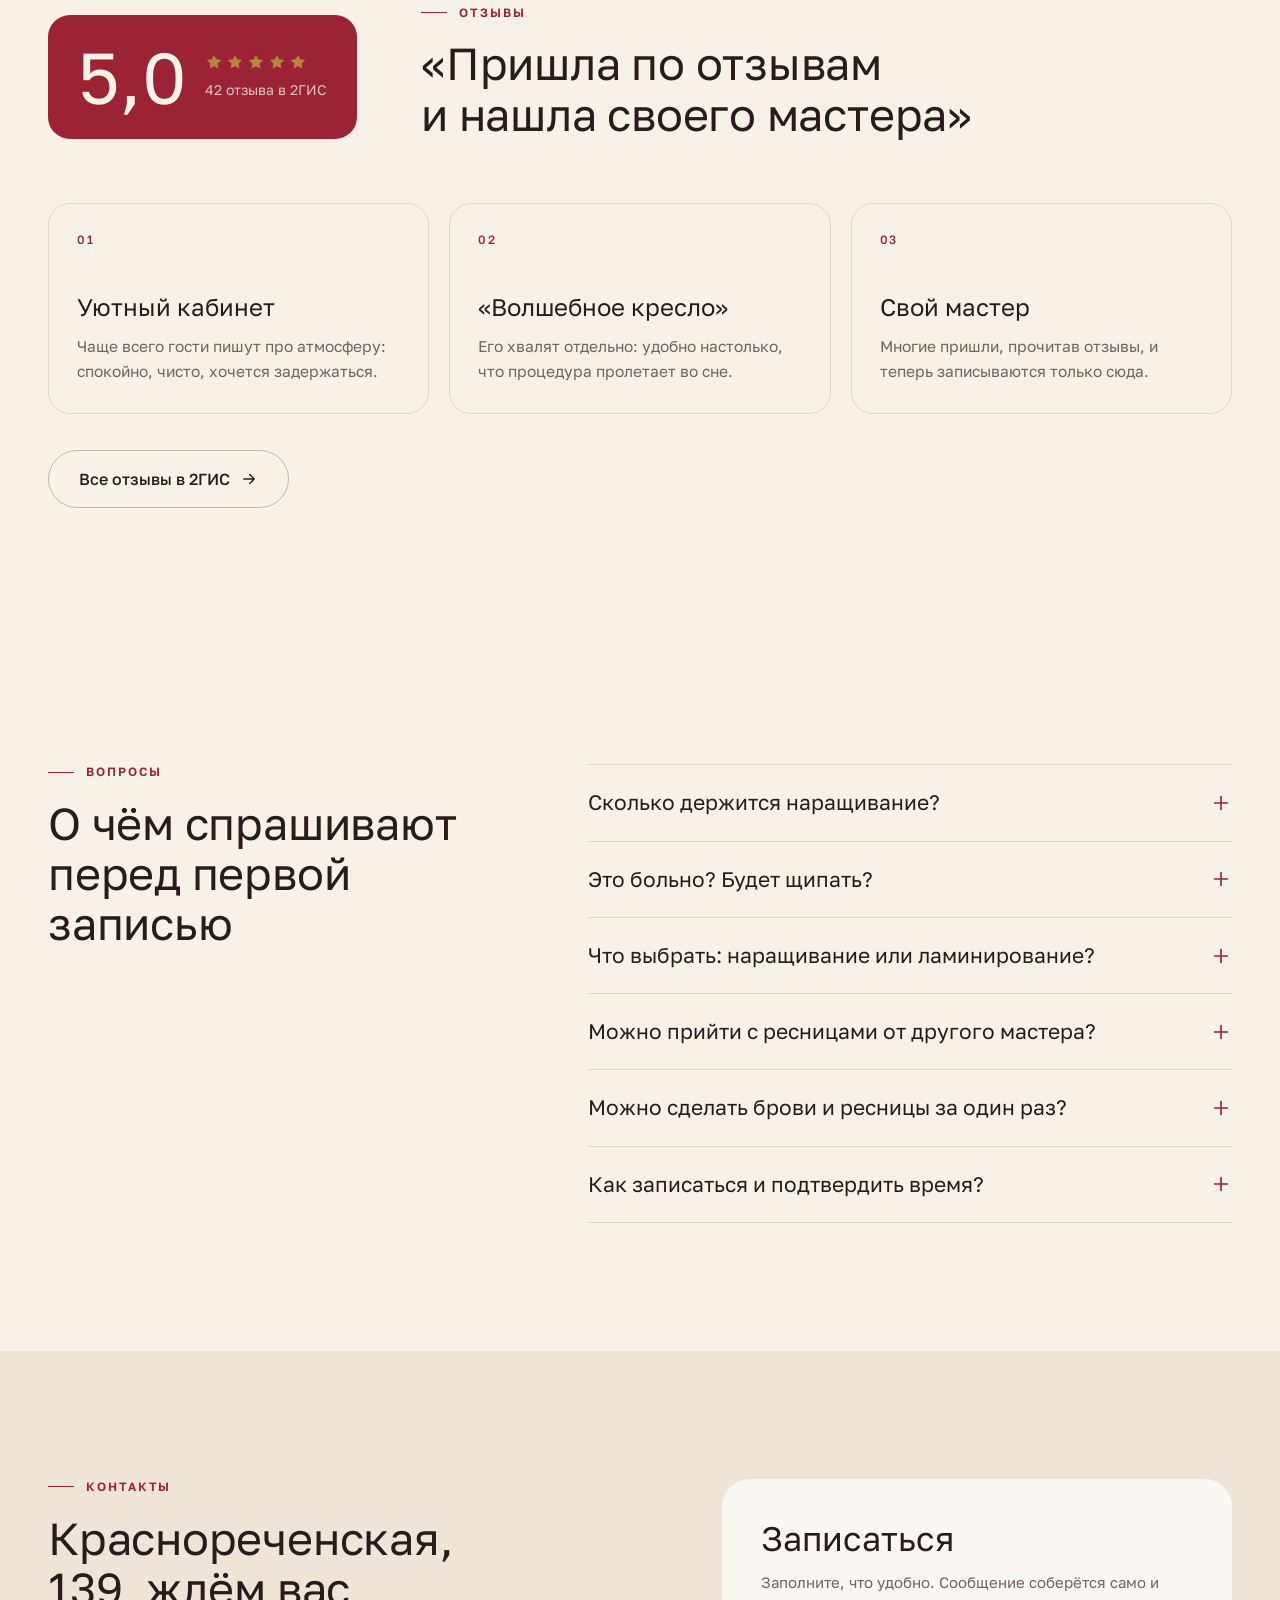
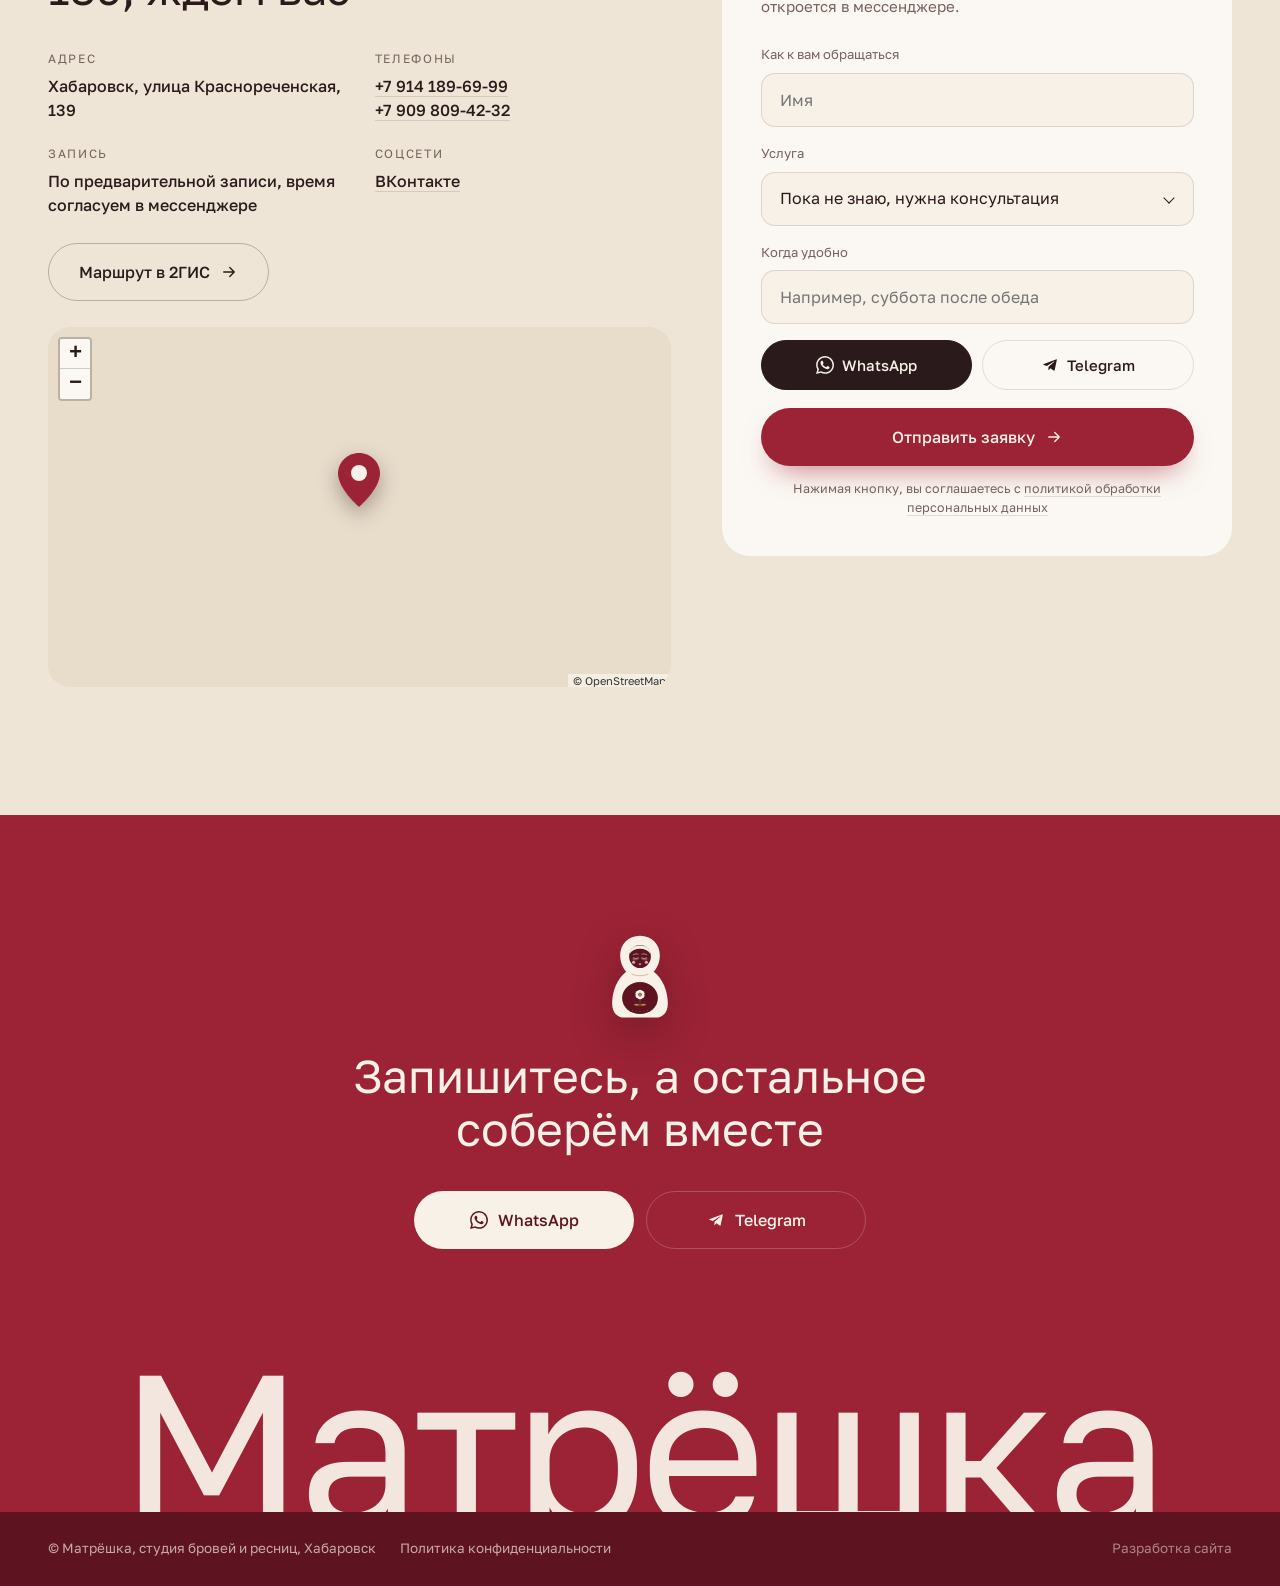
==== commit 1d65e324: "Матрёшка: лендинг студии бровей и ресниц с нуля Идея «взгляд собирается слоями»: матрёшка в SVG, кон" ====
--- a/matreshka/index.html
+++ b/matreshka/index.html
@@ -4,158 +4,480 @@
 <meta charset="utf-8">
 <meta name="viewport" content="width=device-width, initial-scale=1">
 <meta name="robots" content="noindex, nofollow">
-<title>Матрёшка: ресницы и брови в Хабаровске</title>
-<meta name="description" content="Студия ресниц и бровей «Матрёшка» в Хабаровске, улица Краснореченская, 139. Запись в Telegram и WhatsApp.">
-<link rel="preconnect" href="https://fonts.googleapis.com">
-<link rel="preconnect" href="https://fonts.gstatic.com" crossorigin>
-<link href="https://fonts.googleapis.com/css2?family=Manrope:wght@400;500;600;700&family=Prata&display=swap&subset=cyrillic" rel="stylesheet">
+<title>Матрёшка: ресницы и брови в Хабаровске, Краснореченская, 139</title>
+<meta name="description" content="Студия «Матрёшка» в Хабаровске: наращивание и ламинирование ресниц, коррекция, окрашивание и долговременная укладка бровей. Оценка 5,0 по 42 отзывам в 2ГИС. Запись в Telegram и WhatsApp.">
+<meta property="og:type" content="website">
+<meta property="og:site_name" content="Матрёшка">
+<meta property="og:locale" content="ru_RU">
+<meta property="og:title" content="Матрёшка: ресницы и брови в Хабаровске">
+<meta property="og:description" content="Наращивание и ламинирование ресниц, брови под форму лица. Краснореченская, 139. Оценка 5,0 в 2ГИС.">
+<meta property="og:url" content="https://staswebdesign-studio.github.io/matreshka/">
+<meta property="og:image" content="https://staswebdesign-studio.github.io/matreshka/og.jpg?v=1">
+<meta property="og:image:width" content="1200">
+<meta property="og:image:height" content="630">
+<meta property="og:image:alt" content="Матрёшка: ресницы и брови в Хабаровске">
+<meta name="twitter:card" content="summary_large_image">
+<meta name="theme-color" content="#F7F1E8">
+<link rel="icon" href="favicon.svg" type="image/svg+xml">
+<link rel="preload" href="fonts/prata-cyrillic-400-normal.woff2" as="font" type="font/woff2" crossorigin>
+<link rel="stylesheet" href="js/leaflet.css">
 <link rel="stylesheet" href="style.css">
 </head>
 <body>
-<header class="top">
+<svg width="0" height="0" style="position:absolute" aria-hidden="true">
+  <defs>
+    <symbol id="doll" viewBox="0 0 400 560"><path d="M200 28C272 28 324 80 324 150C324 198 304 232 286 254C342 296 374 376 374 450C374 510 342 540 298 540L102 540C58 540 26 510 26 450C26 376 58 296 114 254C96 232 76 198 76 150C76 80 128 28 200 28Z" class="d-body"/>
+<path d="M150 268C170 282 230 282 250 268" class="d-gold"/>
+<ellipse cx="200" cy="158" rx="68" ry="72" class="d-face"/>
+<path d="M134 142C140 104 166 90 200 90C234 90 260 104 266 142C250 120 228 110 200 110C172 110 150 120 134 142Z" class="d-hair"/>
+<path d="M158 147Q172 137 188 143" class="d-brow"/><path d="M212 143Q228 137 242 147" class="d-brow"/>
+<path d="M158 166Q174 178 190 166" class="d-ln"/><path d="M160.6 167.8L151.9 176.7" class="d-lash"/><path d="M164.4 169.8L158.3 178.8" class="d-lash"/><path d="M168.2 171.2L164.7 180.0" class="d-lash"/><path d="M172.1 171.9L171.0 180.2" class="d-lash"/><path d="M175.9 171.9L176.9 179.5" class="d-lash"/><path d="M179.8 171.2L182.4 177.9" class="d-lash"/><path d="M183.6 169.8L187.4 175.5" class="d-lash"/><path d="M187.4 167.8L192.0 172.4" class="d-lash"/><path d="M210 166Q226 178 242 166" class="d-ln"/><path d="M212.6 167.8L208.0 172.4" class="d-lash"/><path d="M216.4 169.8L212.6 175.5" class="d-lash"/><path d="M220.2 171.2L217.6 177.9" class="d-lash"/><path d="M224.1 171.9L223.1 179.5" class="d-lash"/><path d="M227.9 171.9L229.0 180.2" class="d-lash"/><path d="M231.8 171.2L235.3 180.0" class="d-lash"/><path d="M235.6 169.8L241.7 178.8" class="d-lash"/><path d="M239.4 167.8L248.1 176.7" class="d-lash"/>
+<circle cx="160" cy="194" r="10" class="d-cheek"/><circle cx="240" cy="194" r="10" class="d-cheek"/>
+<path d="M191 205Q195 200 200 204Q205 200 209 205Q200 214 191 205Z" class="d-lip"/>
+<ellipse cx="200" cy="418" rx="112" ry="100" class="d-apron"/>
+<path d="M200 470C200 446 200 432 200 418" class="d-stem"/>
+<path d="M200 462C184 452 170 452 160 458C172 468 188 468 200 462Z" class="d-leaf"/><path d="M200 462C216 452 230 452 240 458C228 468 212 468 200 462Z" class="d-leaf"/>
+<ellipse cx="200.0" cy="376.0" rx="14" ry="10" transform="rotate(0 200.0 376.0)" class="d-petal"/><ellipse cx="217.3" cy="386.0" rx="14" ry="10" transform="rotate(60 217.3 386.0)" class="d-petal"/><ellipse cx="217.3" cy="406.0" rx="14" ry="10" transform="rotate(120 217.3 406.0)" class="d-petal"/><ellipse cx="200.0" cy="416.0" rx="14" ry="10" transform="rotate(180 200.0 416.0)" class="d-petal"/><ellipse cx="182.7" cy="406.0" rx="14" ry="10" transform="rotate(240 182.7 406.0)" class="d-petal"/><ellipse cx="182.7" cy="386.0" rx="14" ry="10" transform="rotate(300 182.7 386.0)" class="d-petal"/><circle cx="200" cy="396" r="10" class="d-core"/><circle cx="128" cy="494" r="2.6" class="d-dot"/><circle cx="152" cy="496" r="2.6" class="d-dot"/><circle cx="176" cy="498" r="2.6" class="d-dot"/><circle cx="200" cy="500" r="2.6" class="d-dot"/><circle cx="224" cy="498" r="2.6" class="d-dot"/><circle cx="248" cy="496" r="2.6" class="d-dot"/><circle cx="272" cy="494" r="2.6" class="d-dot"/></symbol>
+    <symbol id="i-tg" viewBox="0 0 24 24"><path fill="currentColor" d="M9.78 18.65l.28-4.23 7.68-6.92c.34-.31-.07-.46-.52-.19L7.74 13.3 3.64 12c-.88-.25-.89-.86.2-1.3l15.97-6.16c.73-.33 1.43.18 1.15 1.3l-2.72 12.81c-.19.91-.74 1.13-1.5.71L12.6 16.3l-1.99 1.93c-.23.23-.42.42-.83.42z"/></symbol>
+    <symbol id="i-wa" viewBox="0 0 24 24"><path fill="currentColor" d="M17.47 14.38c-.3-.15-1.76-.87-2.03-.97-.27-.1-.47-.15-.67.15-.2.3-.77.97-.94 1.16-.17.2-.35.22-.64.08-.3-.15-1.26-.46-2.39-1.48-.88-.79-1.48-1.76-1.65-2.06-.17-.3-.02-.46.13-.6.13-.13.3-.35.45-.52.15-.17.2-.3.3-.5.1-.2.05-.37-.02-.52-.08-.15-.67-1.61-.92-2.21-.24-.58-.49-.5-.67-.51h-.57c-.2 0-.52.07-.79.37-.27.3-1.04 1.02-1.04 2.48s1.07 2.88 1.21 3.07c.15.2 2.1 3.2 5.08 4.49.71.31 1.26.49 1.69.63.71.23 1.36.2 1.87.12.57-.08 1.76-.72 2.01-1.41.25-.7.25-1.29.17-1.41-.07-.12-.27-.2-.57-.35M12.05 21.79h-.01a9.87 9.87 0 0 1-5.03-1.38l-.36-.21-3.74.98 1-3.65-.24-.37a9.86 9.86 0 0 1-1.51-5.26c0-5.45 4.44-9.88 9.89-9.88 2.64 0 5.12 1.03 6.99 2.9a9.82 9.82 0 0 1 2.89 6.99c0 5.45-4.43 9.88-9.88 9.88m8.41-18.3A11.82 11.82 0 0 0 12.05 0C5.5 0 .16 5.34.16 11.89c0 2.1.55 4.14 1.59 5.95L.06 24l6.3-1.65a11.88 11.88 0 0 0 5.68 1.45h.01c6.55 0 11.89-5.34 11.89-11.89 0-3.18-1.24-6.16-3.48-8.41z"/></symbol>
+    <symbol id="i-arrow" viewBox="0 0 24 24"><path d="M5 12h14M13 6l6 6-6 6" fill="none" stroke="currentColor" stroke-width="1.8" stroke-linecap="round" stroke-linejoin="round"/></symbol>
+    <symbol id="i-star" viewBox="0 0 24 24"><path fill="currentColor" d="M12 2.5l2.94 5.96 6.56.95-4.75 4.63 1.12 6.54L12 17.5l-5.87 3.08 1.12-6.54L2.5 9.41l6.56-.95z"/></symbol>
+    <symbol id="i-pin" viewBox="0 0 24 24"><path d="M12 21s-7-6.2-7-11.5A7 7 0 0 1 19 9.5C19 14.8 12 21 12 21z" fill="none" stroke="currentColor" stroke-width="1.7"/><circle cx="12" cy="9.5" r="2.6" fill="none" stroke="currentColor" stroke-width="1.7"/></symbol>
+    <symbol id="i-chat" viewBox="0 0 24 24"><path d="M21 12a8.5 8.5 0 0 1-12.6 7.4L3 21l1.6-5.1A8.5 8.5 0 1 1 21 12z" fill="none" stroke="currentColor" stroke-width="1.7" stroke-linejoin="round"/></symbol>
+    <symbol id="i-phone" viewBox="0 0 24 24"><path d="M22 16.9v3a2 2 0 0 1-2.2 2 19.8 19.8 0 0 1-8.6-3.1 19.5 19.5 0 0 1-6-6A19.8 19.8 0 0 1 2.1 4.2 2 2 0 0 1 4.1 2h3a2 2 0 0 1 2 1.7c.1.9.4 1.8.7 2.7a2 2 0 0 1-.5 2.1L8 9.8a16 16 0 0 0 6 6l1.3-1.3a2 2 0 0 1 2.1-.4c.9.3 1.8.6 2.7.7a2 2 0 0 1 1.7 2z" fill="none" stroke="currentColor" stroke-width="1.7" stroke-linejoin="round"/></symbol>
+    <symbol id="i-plus" viewBox="0 0 24 24"><path d="M12 5v14M5 12h14" fill="none" stroke="currentColor" stroke-width="1.8" stroke-linecap="round"/></symbol>
+    <symbol id="i-search" viewBox="0 0 24 24"><circle cx="11" cy="11" r="7" fill="none" stroke="currentColor" stroke-width="1.8"/><path d="M20 20l-4-4" stroke="currentColor" stroke-width="1.8" stroke-linecap="round"/></symbol>
+  </defs>
+</svg>
+
+<div class="cursor" aria-hidden="true"></div>
+
+<header class="hdr" id="top">
+  <div class="hdr__in wrap">
+    <a href="#top" class="logo" aria-label="Матрёшка, на главную">
+      <svg class="logo__mark"><use href="#doll"/></svg>
+      <span class="logo__txt">Матрёшка<small>ресницы и брови</small></span>
+    </a>
+    <nav class="nav" aria-label="Разделы">
+      <a href="#studio">Студия</a>
+      <a href="#services">Услуги</a>
+      <a href="#builder">Конструктор</a>
+      <a href="#prices">Цены</a>
+      <a href="#care">Уход</a>
+      <a href="#reviews">Отзывы</a>
+      <a href="#contacts">Контакты</a>
+    </nav>
+    <div class="hdr__right">
+      <a class="hdr__phone" href="tel:+79141896999">+7 914 189-69-99</a>
+      <a class="ico-btn" href="https://t.me/+79141896999" target="_blank" rel="noopener" aria-label="Telegram"><svg><use href="#i-tg"/></svg></a>
+      <a class="ico-btn" href="https://wa.me/79141896999?text=%D0%97%D0%B4%D1%80%D0%B0%D0%B2%D1%81%D1%82%D0%B2%D1%83%D0%B9%D1%82%D0%B5%21%20%D0%A5%D0%BE%D1%87%D1%83%20%D0%B7%D0%B0%D0%BF%D0%B8%D1%81%D0%B0%D1%82%D1%8C%D1%81%D1%8F%20%D0%B2%20%C2%AB%D0%9C%D0%B0%D1%82%D1%80%D1%91%D1%88%D0%BA%D1%83%C2%BB" target="_blank" rel="noopener" aria-label="WhatsApp"><svg><use href="#i-wa"/></svg></a>
+      <a class="btn btn--sm btn--cherry hdr__cta" href="#book">Записаться</a>
+      <button class="burger" aria-label="Открыть меню" aria-expanded="false"><span></span><span></span></button>
+    </div>
+  </div>
+</header>
+
+<div class="mnav" aria-hidden="true">
+  <div class="mnav__in">
+    <nav class="mnav__links">
+      <a href="#studio"><i>01</i>Студия</a>
+      <a href="#services"><i>02</i>Услуги</a>
+      <a href="#builder"><i>03</i>Конструктор визита</a>
+      <a href="#prices"><i>04</i>Цены</a>
+      <a href="#care"><i>05</i>Подготовка и уход</a>
+      <a href="#reviews"><i>06</i>Отзывы</a>
+      <a href="#contacts"><i>07</i>Контакты</a>
+    </nav>
+    <div class="mnav__foot">
+      <a class="btn btn--cherry btn--block" href="#book">Записаться <svg class="i"><use href="#i-arrow"/></svg></a>
+      <div class="mnav__row">
+        <a class="pill" href="https://t.me/+79141896999" target="_blank" rel="noopener"><svg><use href="#i-tg"/></svg>Telegram</a>
+        <a class="pill" href="https://wa.me/79141896999" target="_blank" rel="noopener"><svg><use href="#i-wa"/></svg>WhatsApp</a>
+      </div>
+      <a class="mnav__phone" href="tel:+79141896999">+7 914 189-69-99</a>
+      <p class="mnav__addr">Хабаровск, Краснореченская, 139</p>
+    </div>
+  </div>
+</div>
+
+<main>
+<!-- 1. Первый экран -->
+<section class="hero">
+  <div class="hero__in wrap">
+    <div class="hero__text">
+      <p class="eyebrow">Брови и ресницы · Хабаровск</p>
+      <h1 class="h1">Красивый&nbsp;взгляд <em>собирается слоями</em></h1>
+      <p class="hero__lead">Наращивание и ламинирование ресниц, брови под форму лица. Небольшой кабинет на&nbsp;Краснореченской,&nbsp;139 и&nbsp;то самое кресло, в котором гости засыпают.</p>
+      <div class="hero__btns">
+        <a class="btn btn--cherry" href="#book">Записаться <svg class="i"><use href="#i-arrow"/></svg></a>
+        <a class="btn btn--line" href="#prices">Цены</a>
+      </div>
+      <ul class="facts">
+        <li><svg><use href="#i-star"/></svg><span><b>5,0 в 2ГИС</b>по 42 отзывам</span></li>
+        <li><svg><use href="#i-pin"/></svg><span><b>Краснореченская, 139</b>Хабаровск</span></li>
+        <li><svg><use href="#i-chat"/></svg><span><b>Запись в мессенджер</b>Telegram и WhatsApp</span></li>
+      </ul>
+    </div>
+    <div class="hero__art" aria-hidden="true">
+      <svg class="rings" viewBox="-110 -110 620 780">
+        <path d="M200 28C272 28 324 80 324 150C324 198 304 232 286 254C342 296 374 376 374 450C374 510 342 540 298 540L102 540C58 540 26 510 26 450C26 376 58 296 114 254C96 232 76 198 76 150C76 80 128 28 200 28Z" transform="translate(200 300) scale(1.42) translate(-200 -300)" class="ring r3"/>
+        <path d="M200 28C272 28 324 80 324 150C324 198 304 232 286 254C342 296 374 376 374 450C374 510 342 540 298 540L102 540C58 540 26 510 26 450C26 376 58 296 114 254C96 232 76 198 76 150C76 80 128 28 200 28Z" transform="translate(200 300) scale(1.28) translate(-200 -300)" class="ring r2"/>
+        <path d="M200 28C272 28 324 80 324 150C324 198 304 232 286 254C342 296 374 376 374 450C374 510 342 540 298 540L102 540C58 540 26 510 26 450C26 376 58 296 114 254C96 232 76 198 76 150C76 80 128 28 200 28Z" transform="translate(200 300) scale(1.14) translate(-200 -300)" class="ring r1"/>
+        <use href="#doll" x="0" y="0" width="400" height="560" class="hero__doll"/>
+      </svg>
+      <div class="tag tag--brow"><b>Брови</b>форма под черты лица</div>
+      <div class="tag tag--lash"><b>Ресницы</b>от классики до 3D</div>
+      <div class="tag tag--price"><span>Наращивание</span><b>от 2&nbsp;000&nbsp;₽</b></div>
+    </div>
+  </div>
+</section>
+
+<!-- 2. Бегущая строка -->
+<div class="ticker" aria-hidden="true">
+  <div class="ticker__track">
+    <span>Классика</span><i></i><span>Объём 2D и 3D</span><i></i><span>Мокрый эффект</span><i></i><span>Ламинирование ресниц</span><i></i><span>Архитектура бровей</span><i></i><span>Брови хной</span><i></i><span>Долговременная укладка</span><i></i>
+    <span>Классика</span><i></i><span>Объём 2D и 3D</span><i></i><span>Мокрый эффект</span><i></i><span>Ламинирование ресниц</span><i></i><span>Архитектура бровей</span><i></i><span>Брови хной</span><i></i><span>Долговременная укладка</span><i></i>
+  </div>
+</div>
+
+<!-- 3. Студия -->
+<section class="sec studio" id="studio">
+  <div class="wrap studio__in">
+    <div class="studio__head reveal">
+      <p class="eyebrow">О студии</p>
+      <h2 class="h2">Один кабинет, где каждая деталь на&nbsp;своём месте</h2>
+      <svg class="lineup" viewBox="0 0 540 300" aria-hidden="true"><path d="M200 28C272 28 324 80 324 150C324 198 304 232 286 254C342 296 374 376 374 450C374 510 342 540 298 540L102 540C58 540 26 510 26 450C26 376 58 296 114 254C96 232 76 198 76 150C76 80 128 28 200 28Z" transform="translate(-12.7 26.3) scale(0.4883)" class=""/><path d="M200 28C272 28 324 80 324 150C324 198 304 232 286 254C342 296 374 376 374 450C374 510 342 540 298 540L102 540C58 540 26 510 26 450C26 376 58 296 114 254C96 232 76 198 76 150C76 80 128 28 200 28Z" transform="translate(173.9 79.1) scale(0.3906)" class=""/><path d="M200 28C272 28 324 80 324 150C324 198 304 232 286 254C342 296 374 376 374 450C374 510 342 540 298 540L102 540C58 540 26 510 26 450C26 376 58 296 114 254C96 232 76 198 76 150C76 80 128 28 200 28Z" transform="translate(325.8 127.6) scale(0.3008)" class=""/><path d="M200 28C272 28 324 80 324 150C324 198 304 232 286 254C342 296 374 376 374 450C374 510 342 540 298 540L102 540C58 540 26 510 26 450C26 376 58 296 114 254C96 232 76 198 76 150C76 80 128 28 200 28Z" transform="translate(446.2 171.9) scale(0.2188)" class="on"/></svg>
+    </div>
+    <div class="studio__body reveal">
+      <p class="lead">«Матрёшка» камерная студия бровей и&nbsp;ресниц на&nbsp;Краснореченской. Здесь нет потока и&nbsp;соседних кресел: только вы, мастер, мягкий свет и&nbsp;пара часов тишины.</p>
+      <p>Как у матрёшки, красота тут складывается из&nbsp;слоёв: сначала разговор о&nbsp;форме взгляда, потом ресницы, брови и&nbsp;уход, который сохранит результат до&nbsp;следующей записи. Сюда приходят по&nbsp;отзывам и&nbsp;остаются постоянными гостями.</p>
+      <div class="nums">
+        <div><b>5,0</b><span>средняя оценка в&nbsp;2ГИС</span></div>
+        <div><b>42</b><span>отзыва гостей в&nbsp;2ГИС</span></div>
+        <div><b>1</b><span>кабинет, без потока</span></div>
+      </div>
+    </div>
+  </div>
+</section>
+
+<!-- 4. Услуги -->
+<section class="sec services" id="services">
   <div class="wrap">
-    <a class="logo" href="index.html">Матрёшка</a>
-    <nav class="nav" id="nav">
-      <a href="index.html#services">Услуги</a>
-      <a href="index.html#room">О студии</a>
-      <a href="index.html#reviews">Отзывы</a>
-      <a href="index.html#contact">Контакты</a>
-    </nav>
-    <div class="contacts">
-      <a class="phone" href="tel:+79141896999">+7 914 189-69-99</a>
-      <a class="ico" href="https://t.me/+79141896999" target="_blank" rel="noopener" aria-label="Написать в Telegram"><svg viewBox="0 0 24 24" aria-hidden="true"><path d="M21.9 4.3 18.6 20c-.2 1.1-.9 1.4-1.8.9l-5-3.7-2.4 2.3c-.3.3-.5.5-1 .5l.4-5.1 9.3-8.4c.4-.4-.1-.6-.6-.2L6 13.5 1 12c-1.1-.3-1.1-1.1.2-1.6L20.6 3c.9-.3 1.7.2 1.3 1.3z"/></svg></a>
-      <a class="ico" href="https://wa.me/79141896999" target="_blank" rel="noopener" aria-label="Написать в WhatsApp"><svg viewBox="0 0 24 24" aria-hidden="true"><path d="M12 2a10 10 0 0 0-8.6 15.1L2 22l5-1.3A10 10 0 1 0 12 2zm0 18.2c-1.5 0-3-.4-4.3-1.2l-.3-.2-3 .8.8-2.9-.2-.3A8.2 8.2 0 1 1 12 20.2zm4.5-6.1c-.2-.1-1.5-.7-1.7-.8-.2-.1-.4-.1-.6.1l-.8 1c-.1.2-.3.2-.5.1a6.7 6.7 0 0 1-3.3-2.9c-.2-.4.2-.4.7-1.3.1-.2 0-.3 0-.4l-.8-1.8c-.2-.5-.4-.4-.6-.4h-.5c-.2 0-.4.1-.7.3-.2.3-.9.9-.9 2.2s.9 2.5 1.1 2.7c.1.2 1.8 2.8 4.4 3.9 1.6.7 2.3.8 3.1.6.5-.1 1.5-.6 1.7-1.2.2-.6.2-1.1.2-1.2-.1-.1-.3-.2-.5-.3z"/></svg></a>
-      <a class="ico" href="tel:+79141896999" aria-label="Позвонить" id="callico"><svg viewBox="0 0 24 24" aria-hidden="true"><path d="M6.6 10.8a15.1 15.1 0 0 0 6.6 6.6l2.2-2.2c.3-.3.7-.4 1-.2 1.1.4 2.3.6 3.6.6.6 0 1 .4 1 1V20c0 .6-.4 1-1 1A17 17 0 0 1 3 4c0-.6.4-1 1-1h3.5c.6 0 1 .4 1 1 0 1.3.2 2.5.6 3.6.1.3 0 .7-.2 1z"/></svg></a>
-    </div>
-    <button class="burger" aria-label="Меню" aria-controls="nav" aria-expanded="false"><svg viewBox="0 0 24 24" fill="none" stroke="currentColor" stroke-width="1.8"><path d="M3 7h18M3 12h18M3 17h18"/></svg></button>
-  </div>
-</header>
-<main>
-<section class="hero">
+    <div class="sec__head reveal">
+      <p class="eyebrow">Услуги</p>
+      <h2 class="h2">Три слоя ухода за&nbsp;взглядом</h2>
+      <p class="sec__sub">Можно прийти за одним, можно собрать всё за&nbsp;один визит.</p>
+    </div>
+    <div class="cards">
+      <article class="card reveal">
+        <div class="card__art"><svg viewBox="0 0 240 120" class="art-lash" aria-hidden="true">
+          <path d="M30 78Q120 18 210 78" class="a-lid"/><g class="a-lashes" data-eye="ext"></g></svg></div>
+        <p class="card__n">01</p>
+        <h3>Наращивание ресниц</h3>
+        <p>Классика, 1,5D, 2D, 3D и мокрый эффект. Длину и изгиб подбираем под разрез глаз, чтобы взгляд стал ярче, но остался вашим.</p>
+        <div class="card__foot"><span class="price">от 2&nbsp;000&nbsp;₽</span><a href="#book" class="link" data-service="Наращивание ресниц">Записаться <svg class="i"><use href="#i-arrow"/></svg></a></div>
+      </article>
+      <article class="card reveal">
+        <div class="card__art"><svg viewBox="0 0 240 120" class="art-lash" aria-hidden="true">
+          <path d="M30 78Q120 18 210 78" class="a-lid"/><g class="a-lashes" data-eye="lam"></g></svg></div>
+        <p class="card__n">02</p>
+        <h3>Ламинирование ресниц</h3>
+        <p>Свои ресницы с изгибом и насыщенным цветом. Без туши по утрам и без коррекций: эффект держится около полутора месяцев.</p>
+        <div class="card__foot"><span class="price">от 1&nbsp;800&nbsp;₽</span><a href="#book" class="link" data-service="Ламинирование ресниц">Записаться <svg class="i"><use href="#i-arrow"/></svg></a></div>
+      </article>
+      <article class="card reveal">
+        <div class="card__art"><svg viewBox="0 0 240 120" class="art-brow" aria-hidden="true">
+          <path d="M36 82C70 52 120 40 160 44C184 46 198 56 206 70" class="a-brow1"/><path d="M40 86C74 60 122 50 160 54C182 56 196 64 204 74" class="a-brow2"/><g class="a-hairs"></g></svg></div>
+        <p class="card__n">03</p>
+        <h3>Брови</h3>
+        <p>Коррекция, окрашивание краской или хной, долговременная укладка. Форму строим по чертам лица, а не по моде сезона.</p>
+        <div class="card__foot"><span class="price">от 600&nbsp;₽</span><a href="#book" class="link" data-service="Брови">Записаться <svg class="i"><use href="#i-arrow"/></svg></a></div>
+      </article>
+    </div>
+  </div>
+</section>
+
+<!-- 5. Конструктор -->
+<section class="sec builder" id="builder">
+  <div class="wrap builder__in">
+    <div class="builder__left">
+      <p class="eyebrow eyebrow--light">Конструктор визита</p>
+      <h2 class="h2">Соберите свою матрёшку</h2>
+      <p class="sec__sub">Выберите, что сделать за один визит. Каждый слой добавляет цену и время, итог сразу отправится мастеру.</p>
+
+      <div class="layer" data-layer="lash">
+        <p class="layer__t"><i>1</i>Ресницы</p>
+        <div class="chips" role="radiogroup" aria-label="Ресницы"></div>
+      </div>
+      <div class="layer" data-layer="brow">
+        <p class="layer__t"><i>2</i>Брови</p>
+        <div class="chips" role="radiogroup" aria-label="Брови"></div>
+      </div>
+      <div class="layer" data-layer="add">
+        <p class="layer__t"><i>3</i>Детали</p>
+        <div class="chips chips--multi" aria-label="Дополнительно"></div>
+      </div>
+    </div>
+
+    <div class="builder__right">
+      <div class="nest">
+        <svg viewBox="-110 -110 620 780" class="nest__svg" aria-hidden="true">
+          <path d="M200 28C272 28 324 80 324 150C324 198 304 232 286 254C342 296 374 376 374 450C374 510 342 540 298 540L102 540C58 540 26 510 26 450C26 376 58 296 114 254C96 232 76 198 76 150C76 80 128 28 200 28Z" transform="translate(200 300) scale(1.42) translate(-200 -300)" class="nl nl--add"/>
+          <path d="M200 28C272 28 324 80 324 150C324 198 304 232 286 254C342 296 374 376 374 450C374 510 342 540 298 540L102 540C58 540 26 510 26 450C26 376 58 296 114 254C96 232 76 198 76 150C76 80 128 28 200 28Z" transform="translate(200 300) scale(1.21) translate(-200 -300)" class="nl nl--brow"/>
+          <path d="M200 28C272 28 324 80 324 150C324 198 304 232 286 254C342 296 374 376 374 450C374 510 342 540 298 540L102 540C58 540 26 510 26 450C26 376 58 296 114 254C96 232 76 198 76 150C76 80 128 28 200 28Z" class="nl nl--lash"/>
+          <use href="#doll" width="400" height="560" transform="translate(200 300) scale(.78) translate(-200 -300)" class="nest__doll"/>
+        </svg>
+      </div>
+      <div class="sum">
+        <ul class="sum__list" aria-live="polite"></ul>
+        <div class="sum__row">
+          <div><span>Итого</span><b class="sum__price">0&nbsp;₽</b></div>
+          <div><span>Время</span><b class="sum__time">0 мин</b></div>
+        </div>
+        <div class="sum__btns">
+          <a class="btn btn--milk sum__wa" href="#" target="_blank" rel="noopener"><svg class="i"><use href="#i-wa"/></svg>Записаться в WhatsApp</a>
+          <button class="btn btn--ghost sum__tg" type="button"><svg class="i"><use href="#i-tg"/></svg>Отправить в Telegram</button>
+        </div>
+        <p class="sum__note">Цены «от»: итог мастер подтвердит в переписке, если понадобится больше материала.</p>
+      </div>
+    </div>
+  </div>
+</section>
+
+<!-- 6. Карта ресниц -->
+<section class="sec lashmap" id="effects">
+  <div class="wrap lashmap__in">
+    <div class="lashmap__text reveal">
+      <p class="eyebrow">Эффекты наращивания</p>
+      <h2 class="h2">Длина решает, каким будет взгляд</h2>
+      <p class="sec__sub">Мастер раскладывает ресницы по длинам от внутреннего уголка к внешнему. Посмотрите, как меняется линия.</p>
+      <div class="tabs" role="tablist">
+        <button role="tab" class="tab is-on" data-fx="nat">Натуральный</button>
+        <button role="tab" class="tab" data-fx="fox">Лисий</button>
+        <button role="tab" class="tab" data-fx="doll">Кукольный</button>
+        <button role="tab" class="tab" data-fx="squ">Беличий</button>
+      </div>
+      <p class="fx__desc">Плавно удлиняется к внешнему уголку, как свои ресницы, только гуще. Подходит почти всем и не требует макияжа.</p>
+    </div>
+    <div class="lashmap__art reveal">
+      <svg viewBox="0 -30 560 270" class="fx" aria-hidden="true">
+        <g class="fx__lashes"></g>
+        <path d="M60 200Q280 60 500 200" class="fx__lid"/>
+        <path d="M60 200Q280 262 500 200" class="fx__low"/>
+        <g class="fx__marks"></g>
+      </svg>
+      <p class="fx__cap">Длины в миллиметрах, внутренний уголок слева</p>
+    </div>
+  </div>
+</section>
+
+<!-- 7. Цены -->
+<section class="sec prices" id="prices">
   <div class="wrap">
-    <div>
-      <h1>Матрёшка</h1>
-      <p class="sub">Ресницы и брови в уютном кабинете на Краснореченской</p>
-      <p class="lead">Наращивание и ламинирование ресниц, оформление и окрашивание бровей. Записывайтесь в Telegram или WhatsApp: ответим, подскажем стоимость и подберём удобное время.</p>
-      <div class="cta">
-        <a class="btn btn-main" href="https://t.me/+79141896999" target="_blank" rel="noopener"><svg viewBox="0 0 24 24" aria-hidden="true"><path d="M21.9 4.3 18.6 20c-.2 1.1-.9 1.4-1.8.9l-5-3.7-2.4 2.3c-.3.3-.5.5-1 .5l.4-5.1 9.3-8.4c.4-.4-.1-.6-.6-.2L6 13.5 1 12c-1.1-.3-1.1-1.1.2-1.6L20.6 3c.9-.3 1.7.2 1.3 1.3z"/></svg> Записаться в Telegram</a>
-        <a class="btn btn-line" href="https://wa.me/79141896999" target="_blank" rel="noopener"><svg viewBox="0 0 24 24" aria-hidden="true"><path d="M12 2a10 10 0 0 0-8.6 15.1L2 22l5-1.3A10 10 0 1 0 12 2zm0 18.2c-1.5 0-3-.4-4.3-1.2l-.3-.2-3 .8.8-2.9-.2-.3A8.2 8.2 0 1 1 12 20.2zm4.5-6.1c-.2-.1-1.5-.7-1.7-.8-.2-.1-.4-.1-.6.1l-.8 1c-.1.2-.3.2-.5.1a6.7 6.7 0 0 1-3.3-2.9c-.2-.4.2-.4.7-1.3.1-.2 0-.3 0-.4l-.8-1.8c-.2-.5-.4-.4-.6-.4h-.5c-.2 0-.4.1-.7.3-.2.3-.9.9-.9 2.2s.9 2.5 1.1 2.7c.1.2 1.8 2.8 4.4 3.9 1.6.7 2.3.8 3.1.6.5-.1 1.5-.6 1.7-1.2.2-.6.2-1.1.2-1.2-.1-.1-.3-.2-.5-.3z"/></svg> WhatsApp</a>
-      </div>
-      <a class="rating" href="https://2gis.ru/firm/70000001100811274" target="_blank" rel="noopener"><b>5,0</b><span class="stars" aria-hidden="true">★★★★★</span><span>42 отзыва в 2ГИС</span></a>
-    </div>
-    <div class="doll">
-      <div class="shell"><img data-fallback src="https://images.unsplash.com/photo-1487412947147-5cebf100ffc2?auto=format&fit=crop&w=900&q=80" alt="Ухоженные брови и выразительные ресницы" width="900" height="1125"></div>
-    </div>
-  </div>
-</section>
-
-<section class="services" id="services">
+    <div class="sec__head sec__head--row reveal">
+      <div>
+        <p class="eyebrow">Цены</p>
+        <h2 class="h2">Честный прайс без звёздочек</h2>
+      </div>
+      <label class="search"><svg><use href="#i-search"/></svg><input type="search" placeholder="Найти услугу" aria-label="Найти услугу"></label>
+    </div>
+    <div class="ptabs reveal" role="tablist">
+      <button class="ptab is-on" data-cat="all">Все</button>
+      <button class="ptab" data-cat="lash">Ресницы</button>
+      <button class="ptab" data-cat="brow">Брови</button>
+    </div>
+    <div class="plist reveal"></div>
+    <p class="pempty" hidden>Такой услуги нет в прайсе. Напишите нам, подскажем.</p>
+  </div>
+</section>
+
+<!-- 8. Атмосфера -->
+<section class="chair">
+  <svg class="chair__rings" viewBox="-110 -110 620 780" aria-hidden="true"><path d="M200 28C272 28 324 80 324 150C324 198 304 232 286 254C342 296 374 376 374 450C374 510 342 540 298 540L102 540C58 540 26 510 26 450C26 376 58 296 114 254C96 232 76 198 76 150C76 80 128 28 200 28Z" transform="translate(200 300) scale(0.6) translate(-200 -300)"/><path d="M200 28C272 28 324 80 324 150C324 198 304 232 286 254C342 296 374 376 374 450C374 510 342 540 298 540L102 540C58 540 26 510 26 450C26 376 58 296 114 254C96 232 76 198 76 150C76 80 128 28 200 28Z" transform="translate(200 300) scale(0.8) translate(-200 -300)"/><path d="M200 28C272 28 324 80 324 150C324 198 304 232 286 254C342 296 374 376 374 450C374 510 342 540 298 540L102 540C58 540 26 510 26 450C26 376 58 296 114 254C96 232 76 198 76 150C76 80 128 28 200 28Z" transform="translate(200 300) scale(1.0) translate(-200 -300)"/><path d="M200 28C272 28 324 80 324 150C324 198 304 232 286 254C342 296 374 376 374 450C374 510 342 540 298 540L102 540C58 540 26 510 26 450C26 376 58 296 114 254C96 232 76 198 76 150C76 80 128 28 200 28Z" transform="translate(200 300) scale(1.2) translate(-200 -300)"/><path d="M200 28C272 28 324 80 324 150C324 198 304 232 286 254C342 296 374 376 374 450C374 510 342 540 298 540L102 540C58 540 26 510 26 450C26 376 58 296 114 254C96 232 76 198 76 150C76 80 128 28 200 28Z" transform="translate(200 300) scale(1.4) translate(-200 -300)"/></svg>
+  <div class="wrap chair__in">
+    <p class="eyebrow eyebrow--light">Атмосфера</p>
+    <p class="chair__q reveal">Гости называют его <em>«волшебным креслом»</em>: за&nbsp;два часа наращивания в&nbsp;нём легко уснуть</p>
+    <div class="chair__grid">
+      <div class="reveal"><b>Тишина</b><p>Один кабинет и одна гостья. Никто не ходит за спиной, не гудит фен из соседнего зала.</p></div>
+      <div class="reveal"><b>Удобство</b><p>Наращивание длится пару часов, поэтому кресло здесь выбирали так же тщательно, как материалы.</p></div>
+      <div class="reveal"><b>Чистота</b><p>Одноразовые патчи и щёточки, обработанные инструменты. Всё готово до вашего прихода.</p></div>
+    </div>
+  </div>
+</section>
+
+<!-- 9. Как проходит -->
+<section class="sec steps" id="steps">
   <div class="wrap">
-    <div class="svc-head">
+    <div class="sec__head reveal">
+      <p class="eyebrow">Процедура</p>
+      <h2 class="h2">Как проходят два часа наращивания</h2>
+    </div>
+    <ol class="steps__list">
+      <li class="reveal"><span>01</span><h3>Разговор о&nbsp;взгляде</h3><p>Смотрим разрез глаз и ваши ресницы, выбираем эффект, длину и изгиб. Покажем, как это будет выглядеть.</p></li>
+      <li class="reveal"><span>02</span><h3>Подготовка</h3><p>Снимаем остатки макияжа, обезжириваем ресницы, нижние аккуратно закрываем патчами.</p></li>
+      <li class="reveal"><span>03</span><h3>Ресницы по&nbsp;одной</h3><p>Глаза закрыты всё время. Можно слушать музыку или просто поспать в&nbsp;том самом кресле.</p></li>
+      <li class="reveal"><span>04</span><h3>Зеркало и&nbsp;уход</h3><p>Расчёсываем, смотрим результат вместе и рассказываем, как сохранить ресницы до&nbsp;коррекции.</p></li>
+    </ol>
+  </div>
+</section>
+
+<!-- 10. Подготовка и уход -->
+<section class="sec care" id="care">
+  <div class="wrap care__in">
+    <div class="care__head reveal">
+      <p class="eyebrow">Подготовка и уход</p>
+      <h2 class="h2">Чтобы ресницы носились дольше</h2>
+      <p class="sec__sub">Простые правила до и после визита. Если что-то непонятно, спросите в&nbsp;мессенджере.</p>
+    </div>
+    <div class="acc reveal">
+      <details class="acc__i" open>
+        <summary>Перед визитом<svg><use href="#i-plus"/></svg></summary>
+        <div class="acc__b"><ul>
+          <li>Приходите без туши и стойкого макияжа глаз.</li>
+          <li>Если носите контактные линзы, возьмите футляр: на время процедуры их лучше снять.</li>
+          <li>За день не делайте завивку ресниц щипцами и не наносите жирный крем на веки.</li>
+          <li>На брови: не выщипывайте их сами за две недели до коррекции, так проще построить форму.</li>
+        </ul></div>
+      </details>
+      <details class="acc__i">
+        <summary>Первые сутки после<svg><use href="#i-plus"/></svg></summary>
+        <div class="acc__b"><ul>
+          <li>Не мочите ресницы и брови, не ходите в баню и бассейн.</li>
+          <li>Не трите глаза и не спите лицом в подушку.</li>
+          <li>После долговременной укладки и ламинирования не расчёсывайте волоски против роста.</li>
+        </ul></div>
+      </details>
+      <details class="acc__i">
+        <summary>Каждый день<svg><use href="#i-plus"/></svg></summary>
+        <div class="acc__b"><ul>
+          <li>Расчёсывайте ресницы чистой щёточкой утром и вечером.</li>
+          <li>Для снятия макияжа выбирайте средства без масел: масло растворяет клей.</li>
+          <li>Коррекцию наращивания лучше делать через две или три недели.</li>
+        </ul></div>
+      </details>
+      <details class="acc__i">
+        <summary>Когда стоит перенести запись<svg><use href="#i-plus"/></svg></summary>
+        <div class="acc__b"><ul>
+          <li>Воспаление глаз, конъюнктивит, ячмень.</li>
+          <li>Недавняя операция на глазах.</li>
+          <li>Аллергия на клей или краску: скажите об этом заранее, подберём другой вариант.</li>
+          <li>Простуда с насморком: лежать два часа с закрытыми глазами будет тяжело.</li>
+        </ul></div>
+      </details>
+    </div>
+  </div>
+</section>
+
+<!-- 11. Отзывы -->
+<section class="sec reviews" id="reviews">
+  <div class="wrap">
+    <div class="rev__top reveal">
+      <div class="rev__score">
+        <b>5,0</b>
+        <div><span class="stars"><svg><use href="#i-star"/></svg><svg><use href="#i-star"/></svg><svg><use href="#i-star"/></svg><svg><use href="#i-star"/></svg><svg><use href="#i-star"/></svg></span><span>42 отзыва в 2ГИС</span></div>
+      </div>
       <div>
-        <h2>Услуги</h2>
-        <p class="lead">Всё для взгляда в одном кабинете. Перед процедурой мастер обсудит с вами форму и эффект.</p>
-      </div>
-      <a class="btn btn-main" href="#contact">Выбрать время</a>
-    </div>
-    <ul class="svc-list">
-      <li><h3>Наращивание ресниц</h3><p>Классика и объём. Подбираем изгиб и длину под форму глаз, чтобы выглядело естественно.</p><a class="price" href="#contact">Узнать стоимость</a></li>
-      <li><h3>Ламинирование ресниц</h3><p>Свои ресницы с красивым изгибом и цветом, без наращивания и ежедневной туши.</p><a class="price" href="#contact">Узнать стоимость</a></li>
-      <li><h3>Оформление бровей</h3><p>Коррекция формы с учётом черт лица. Брови выглядят аккуратно и при этом остаются вашими.</p><a class="price" href="#contact">Узнать стоимость</a></li>
-      <li><h3>Окрашивание бровей</h3><p>Подбор оттенка под цвет волос и кожи, ровный и мягкий результат.</p><a class="price" href="#contact">Узнать стоимость</a></li>
-      <li><h3>Долговременная укладка бровей</h3><p>Брови держат форму несколько недель, утром остаётся только расчесать.</p><a class="price" href="#contact">Узнать стоимость</a></li>
-    </ul>
-    <p class="note">Точную стоимость и свободное время подскажем в мессенджере или по телефону.</p>
-  </div>
-</section>
-
-<section class="room" id="room">
-  <div class="wrap">
-    <div class="room-photo"><img data-fallback loading="lazy" src="https://images.unsplash.com/photo-1560066984-138dadb4c035?auto=format&fit=crop&w=900&q=80" alt="Светлый кабинет студии" width="900" height="1125"></div>
-    <div>
-      <h2>Кабинет, куда хочется вернуться</h2>
-      <p class="lead">«Матрёшка» небольшая студия в Хабаровске. Процедура на ресницы длится долго, поэтому здесь продумано главное: тишина, мягкий свет и удобное место, где можно расслабиться.</p>
-      <ul class="praise">
-        <li><b>Уютно и спокойно</b><span>Гости в отзывах отдельно отмечают атмосферу кабинета.</span></li>
-        <li><b>То самое кресло</b><span>Его называют волшебным: в нём легко задремать, пока мастер работает.</span></li>
-        <li><b>Мастер, к которому возвращаются</b><span>Многие пришли по отзывам и остались постоянными клиентами.</span></li>
-      </ul>
-    </div>
-  </div>
-</section>
-
-<section class="steps">
-  <div class="wrap">
-    <h2>Как записаться</h2>
-    <p class="lead">Без звонков в неудобное время и ожидания на линии.</p>
-    <ol class="step-list">
-      <li><b>Напишите в мессенджер</b><span>Telegram или WhatsApp, на номер +7 914 189-69-99.</span></li>
-      <li><b>Выберите услугу и время</b><span>Подскажем стоимость и предложим свободные окна.</span></li>
-      <li><b>Приходите на Краснореченскую, 139</b><span>Напомним о записи накануне.</span></li>
-    </ol>
-    <div class="cta">
-      <a class="btn btn-main" href="https://t.me/+79141896999" target="_blank" rel="noopener"><svg viewBox="0 0 24 24" aria-hidden="true"><path d="M21.9 4.3 18.6 20c-.2 1.1-.9 1.4-1.8.9l-5-3.7-2.4 2.3c-.3.3-.5.5-1 .5l.4-5.1 9.3-8.4c.4-.4-.1-.6-.6-.2L6 13.5 1 12c-1.1-.3-1.1-1.1.2-1.6L20.6 3c.9-.3 1.7.2 1.3 1.3z"/></svg> Написать в Telegram</a>
-      <a class="btn btn-line" href="https://wa.me/79141896999" target="_blank" rel="noopener"><svg viewBox="0 0 24 24" aria-hidden="true"><path d="M12 2a10 10 0 0 0-8.6 15.1L2 22l5-1.3A10 10 0 1 0 12 2zm0 18.2c-1.5 0-3-.4-4.3-1.2l-.3-.2-3 .8.8-2.9-.2-.3A8.2 8.2 0 1 1 12 20.2zm4.5-6.1c-.2-.1-1.5-.7-1.7-.8-.2-.1-.4-.1-.6.1l-.8 1c-.1.2-.3.2-.5.1a6.7 6.7 0 0 1-3.3-2.9c-.2-.4.2-.4.7-1.3.1-.2 0-.3 0-.4l-.8-1.8c-.2-.5-.4-.4-.6-.4h-.5c-.2 0-.4.1-.7.3-.2.3-.9.9-.9 2.2s.9 2.5 1.1 2.7c.1.2 1.8 2.8 4.4 3.9 1.6.7 2.3.8 3.1.6.5-.1 1.5-.6 1.7-1.2.2-.6.2-1.1.2-1.2-.1-.1-.3-.2-.5-.3z"/></svg> Написать в WhatsApp</a>
-    </div>
-  </div>
-</section>
-
-<section class="reviews" id="reviews">
-  <div class="wrap">
-    <div class="big-rate">5,0<small>средняя оценка<br>по 42 отзывам в 2ГИС</small></div>
-    <div>
-      <h2>Нас рекомендуют</h2>
-      <p class="lead">Почти все гости ставят пять звёзд. Пишут про аккуратную работу, уютный кабинет и внимательного мастера. Все отзывы целиком можно прочитать в 2ГИС.</p>
-      <a class="btn btn-line" href="https://2gis.ru/firm/70000001100811274" target="_blank" rel="noopener">Читать отзывы в 2ГИС</a>
-    </div>
-  </div>
-</section>
-
-<section class="contact" id="contact">
-  <div class="wrap">
-    <div>
-      <h2>Контакты</h2>
-      <dl class="info">
+        <p class="eyebrow">Отзывы</p>
+        <h2 class="h2">«Пришла по отзывам и&nbsp;нашла своего мастера»</h2>
+      </div>
+    </div>
+    <div class="themes">
+      <div class="theme reveal"><span class="theme__n">01</span><h3>Уютный кабинет</h3><p>Чаще всего гости пишут про атмосферу: спокойно, чисто, хочется задержаться.</p></div>
+      <div class="theme reveal"><span class="theme__n">02</span><h3>«Волшебное кресло»</h3><p>Его хвалят отдельно: удобно настолько, что процедура пролетает во сне.</p></div>
+      <div class="theme reveal"><span class="theme__n">03</span><h3>Свой мастер</h3><p>Многие пришли, прочитав отзывы, и теперь записываются только сюда.</p></div>
+    </div>
+    <a class="btn btn--line rev__all reveal" href="https://2gis.ru/khabarovsk/firm/70000001100811274/tab/reviews" target="_blank" rel="noopener">Все отзывы в 2ГИС <svg class="i"><use href="#i-arrow"/></svg></a>
+  </div>
+</section>
+
+<!-- 12. FAQ -->
+<section class="sec faq" id="faq">
+  <div class="wrap faq__in">
+    <div class="faq__head reveal">
+      <p class="eyebrow">Вопросы</p>
+      <h2 class="h2">О чём спрашивают перед первой записью</h2>
+    </div>
+    <div class="acc reveal">
+      <details class="acc__i"><summary>Сколько держится наращивание?<svg><use href="#i-plus"/></svg></summary><div class="acc__b"><p>Обычно от трёх до четырёх недель: свои ресницы обновляются, и вместе с ними уходят наращенные. Чтобы взгляд оставался ровным, коррекцию делают через две или три недели.</p></div></details>
+      <details class="acc__i"><summary>Это больно? Будет щипать?<svg><use href="#i-plus"/></svg></summary><div class="acc__b"><p>Нет. Глаза всё время закрыты, ресницы клеятся к вашим, не касаясь кожи века. Если почувствуете пощипывание, скажите: мастер сразу остановится и всё поправит.</p></div></details>
+      <details class="acc__i"><summary>Что выбрать: наращивание или ламинирование?<svg><use href="#i-plus"/></svg></summary><div class="acc__b"><p>Ламинирование подойдёт, если своих ресниц достаточно и хочется естественности без коррекций. Наращивание даёт длину и объём, которых нет от природы. Не уверены, напишите, подскажем по фото.</p></div></details>
+      <details class="acc__i"><summary>Можно прийти с ресницами от другого мастера?<svg><use href="#i-plus"/></svg></summary><div class="acc__b"><p>Да. Аккуратно снимем старое наращивание специальным составом и сделаем новое. Снятие стоит от 300&nbsp;₽, добавьте его в&nbsp;конструкторе.</p></div></details>
+      <details class="acc__i"><summary>Можно сделать брови и ресницы за один раз?<svg><use href="#i-plus"/></svg></summary><div class="acc__b"><p>Можно, так даже удобнее. Соберите визит в конструкторе выше: он посчитает цену и время, а мастер подберёт окно подлиннее.</p></div></details>
+      <details class="acc__i"><summary>Как записаться и подтвердить время?<svg><use href="#i-plus"/></svg></summary><div class="acc__b"><p>Напишите в Telegram или WhatsApp на +7&nbsp;914&nbsp;189-69-99 или позвоните. Мастер предложит свободные окна и пришлёт адрес с подсказкой, как найти вход.</p></div></details>
+    </div>
+  </div>
+</section>
+
+<!-- 13. Запись и контакты -->
+<section class="sec contacts" id="contacts">
+  <div class="wrap contacts__in">
+    <div class="contacts__info reveal">
+      <p class="eyebrow">Контакты</p>
+      <h2 class="h2">Краснореченская, 139, ждём вас</h2>
+      <dl class="dl">
         <div><dt>Адрес</dt><dd>Хабаровск, улица Краснореченская, 139</dd></div>
         <div><dt>Телефоны</dt><dd><a href="tel:+79141896999">+7 914 189-69-99</a><br><a href="tel:+79098094232">+7 909 809-42-32</a></dd></div>
-        <div><dt>Приём</dt><dd>По предварительной записи</dd></div>
-        <div><dt>Мы во ВКонтакте</dt><dd><a href="https://vk.com/russiandoll0424" target="_blank" rel="noopener">vk.com/russiandoll0424</a></dd></div>
+        <div><dt>Запись</dt><dd>По предварительной записи, время согласуем в мессенджере</dd></div>
+        <div><dt>Соцсети</dt><dd><a href="https://vk.com/russiandoll0424" target="_blank" rel="noopener">ВКонтакте</a></dd></div>
       </dl>
-      <div class="map-links">
-        <a class="btn btn-main" href="https://2gis.ru/firm/70000001100811274" target="_blank" rel="noopener">Маршрут в 2ГИС</a>
-        <a class="btn btn-line" href="https://yandex.ru/maps/?rtext=~48.417466,135.107612&amp;rtt=auto" target="_blank" rel="noopener">Яндекс Карты</a>
-      </div>
-    </div>
-    <form id="book" onsubmit="return false">
+      <div class="contacts__btns">
+        <a class="btn btn--line" href="https://2gis.ru/khabarovsk/firm/70000001100811274" target="_blank" rel="noopener">Маршрут в 2ГИС <svg class="i"><use href="#i-arrow"/></svg></a>
+      </div>
+      <div class="map" id="map" aria-label="Карта: Краснореченская, 139"></div>
+    </div>
+
+    <form class="book reveal" id="book" novalidate>
       <h3>Записаться</h3>
-      <p>Заполните, что удобно, и отправьте в мессенджер. Сообщение соберётся само.</p>
-      <label>Услуга
-        <select name="service">
-          <option value="">Пока не знаю, нужна консультация</option>
-          <option>Наращивание ресниц</option>
-          <option>Ламинирование ресниц</option>
-          <option>Оформление бровей</option>
-          <option>Окрашивание бровей</option>
-          <option>Долговременная укладка бровей</option>
-        </select>
+      <p class="book__sub">Заполните, что удобно. Сообщение соберётся само и откроется в мессенджере.</p>
+      <label class="fld"><span>Как к вам обращаться</span><input name="name" type="text" autocomplete="given-name" placeholder="Имя"></label>
+      <label class="fld"><span>Услуга</span>
+        <div class="sel">
+          <button type="button" class="sel__btn" aria-haspopup="listbox" aria-expanded="false">Пока не знаю, нужна консультация</button>
+          <ul class="sel__list" role="listbox"></ul>
+          <input type="hidden" name="service" value="Пока не знаю, нужна консультация">
+        </div>
       </label>
-      <label>Когда удобно<input name="when" placeholder="Например, в субботу после обеда"></label>
-      <label>Как вас зовут<input name="name" autocomplete="given-name"></label>
-      <div class="choose">
-        <button class="btn btn-main" data-to="tg" type="button"><svg viewBox="0 0 24 24" aria-hidden="true"><path d="M21.9 4.3 18.6 20c-.2 1.1-.9 1.4-1.8.9l-5-3.7-2.4 2.3c-.3.3-.5.5-1 .5l.4-5.1 9.3-8.4c.4-.4-.1-.6-.6-.2L6 13.5 1 12c-1.1-.3-1.1-1.1.2-1.6L20.6 3c.9-.3 1.7.2 1.3 1.3z"/></svg> Telegram</button>
-        <button class="btn btn-line" data-to="wa" type="button"><svg viewBox="0 0 24 24" aria-hidden="true"><path d="M12 2a10 10 0 0 0-8.6 15.1L2 22l5-1.3A10 10 0 1 0 12 2zm0 18.2c-1.5 0-3-.4-4.3-1.2l-.3-.2-3 .8.8-2.9-.2-.3A8.2 8.2 0 1 1 12 20.2zm4.5-6.1c-.2-.1-1.5-.7-1.7-.8-.2-.1-.4-.1-.6.1l-.8 1c-.1.2-.3.2-.5.1a6.7 6.7 0 0 1-3.3-2.9c-.2-.4.2-.4.7-1.3.1-.2 0-.3 0-.4l-.8-1.8c-.2-.5-.4-.4-.6-.4h-.5c-.2 0-.4.1-.7.3-.2.3-.9.9-.9 2.2s.9 2.5 1.1 2.7c.1.2 1.8 2.8 4.4 3.9 1.6.7 2.3.8 3.1.6.5-.1 1.5-.6 1.7-1.2.2-.6.2-1.1.2-1.2-.1-.1-.3-.2-.5-.3z"/></svg> WhatsApp</button>
-      </div>
-      <p>Нажимая кнопку, вы соглашаетесь с <a href="politika.html">политикой конфиденциальности</a>.</p>
+      <label class="fld"><span>Когда удобно</span><input name="when" type="text" placeholder="Например, суббота после обеда"></label>
+      <div class="book__ch" role="radiogroup" aria-label="Мессенджер">
+        <label><input type="radio" name="ch" value="wa" checked><span><svg><use href="#i-wa"/></svg>WhatsApp</span></label>
+        <label><input type="radio" name="ch" value="tg"><span><svg><use href="#i-tg"/></svg>Telegram</span></label>
+      </div>
+      <button class="btn btn--cherry btn--block" type="submit">Отправить заявку <svg class="i"><use href="#i-arrow"/></svg></button>
+      <p class="consent">Нажимая кнопку, вы соглашаетесь с <a href="politika.html">политикой обработки персональных данных</a></p>
     </form>
   </div>
 </section>
+
+<!-- 14. Финал -->
+<section class="final">
+  <div class="wrap final__in">
+    <svg class="final__doll" aria-hidden="true"><use href="#doll"/></svg>
+    <p class="final__t reveal">Запишитесь, а&nbsp;остальное соберём вместе</p>
+    <div class="final__btns reveal">
+      <a class="btn btn--milk" href="https://wa.me/79141896999?text=%D0%97%D0%B4%D1%80%D0%B0%D0%B2%D1%81%D1%82%D0%B2%D1%83%D0%B9%D1%82%D0%B5%21%20%D0%A5%D0%BE%D1%87%D1%83%20%D0%B7%D0%B0%D0%BF%D0%B8%D1%81%D0%B0%D1%82%D1%8C%D1%81%D1%8F%20%D0%B2%20%C2%AB%D0%9C%D0%B0%D1%82%D1%80%D1%91%D1%88%D0%BA%D1%83%C2%BB" target="_blank" rel="noopener"><svg class="i"><use href="#i-wa"/></svg>WhatsApp</a>
+      <a class="btn btn--ghost" href="https://t.me/+79141896999" target="_blank" rel="noopener"><svg class="i"><use href="#i-tg"/></svg>Telegram</a>
+    </div>
+    <p class="final__logo" aria-hidden="true">Матрёшка</p>
+  </div>
+</section>
 </main>
-<footer>
-  <div class="wrap">
-    <span>Студия «Матрёшка», Хабаровск, улица Краснореченская, 139</span>
+
+<footer class="ftr">
+  <div class="wrap ftr__in">
+    <span>© Матрёшка, студия бровей и ресниц, Хабаровск</span>
     <a href="politika.html">Политика конфиденциальности</a>
+    <a class="dev" href="https://staswebdesign.github.io/" target="_blank" rel="noopener">Разработка сайта</a>
   </div>
 </footer>
+
+<div class="fab">
+  <a href="https://t.me/+79141896999" target="_blank" rel="noopener" aria-label="Telegram" class="fab__b fab__b--tg"><svg><use href="#i-tg"/></svg></a>
+  <a href="https://wa.me/79141896999" target="_blank" rel="noopener" aria-label="WhatsApp" class="fab__b"><svg><use href="#i-wa"/></svg></a>
+</div>
+<div class="toast" role="status"></div>
+
+<script src="js/lenis.min.js"></script>
+<script src="js/leaflet.js"></script>
 <script src="script.js"></script>
 </body>
 </html>
--- a/matreshka/js/leaflet.css
+++ b/matreshka/js/leaflet.css
@@ -0,0 +1,661 @@
+/* required styles */
+
+.leaflet-pane,
+.leaflet-tile,
+.leaflet-marker-icon,
+.leaflet-marker-shadow,
+.leaflet-tile-container,
+.leaflet-pane > svg,
+.leaflet-pane > canvas,
+.leaflet-zoom-box,
+.leaflet-image-layer,
+.leaflet-layer {
+	position: absolute;
+	left: 0;
+	top: 0;
+	}
+.leaflet-container {
+	overflow: hidden;
+	}
+.leaflet-tile,
+.leaflet-marker-icon,
+.leaflet-marker-shadow {
+	-webkit-user-select: none;
+	   -moz-user-select: none;
+	        user-select: none;
+	  -webkit-user-drag: none;
+	}
+/* Prevents IE11 from highlighting tiles in blue */
+.leaflet-tile::selection {
+	background: transparent;
+}
+/* Safari renders non-retina tile on retina better with this, but Chrome is worse */
+.leaflet-safari .leaflet-tile {
+	image-rendering: -webkit-optimize-contrast;
+	}
+/* hack that prevents hw layers "stretching" when loading new tiles */
+.leaflet-safari .leaflet-tile-container {
+	width: 1600px;
+	height: 1600px;
+	-webkit-transform-origin: 0 0;
+	}
+.leaflet-marker-icon,
+.leaflet-marker-shadow {
+	display: block;
+	}
+/* .leaflet-container svg: reset svg max-width decleration shipped in Joomla! (joomla.org) 3.x */
+/* .leaflet-container img: map is broken in FF if you have max-width: 100% on tiles */
+.leaflet-container .leaflet-overlay-pane svg {
+	max-width: none !important;
+	max-height: none !important;
+	}
+.leaflet-container .leaflet-marker-pane img,
+.leaflet-container .leaflet-shadow-pane img,
+.leaflet-container .leaflet-tile-pane img,
+.leaflet-container img.leaflet-image-layer,
+.leaflet-container .leaflet-tile {
+	max-width: none !important;
+	max-height: none !important;
+	width: auto;
+	padding: 0;
+	}
+
+.leaflet-container img.leaflet-tile {
+	/* See: https://bugs.chromium.org/p/chromium/issues/detail?id=600120 */
+	mix-blend-mode: plus-lighter;
+}
+
+.leaflet-container.leaflet-touch-zoom {
+	-ms-touch-action: pan-x pan-y;
+	touch-action: pan-x pan-y;
+	}
+.leaflet-container.leaflet-touch-drag {
+	-ms-touch-action: pinch-zoom;
+	/* Fallback for FF which doesn't support pinch-zoom */
+	touch-action: none;
+	touch-action: pinch-zoom;
+}
+.leaflet-container.leaflet-touch-drag.leaflet-touch-zoom {
+	-ms-touch-action: none;
+	touch-action: none;
+}
+.leaflet-container {
+	-webkit-tap-highlight-color: transparent;
+}
+.leaflet-container a {
+	-webkit-tap-highlight-color: rgba(51, 181, 229, 0.4);
+}
+.leaflet-tile {
+	filter: inherit;
+	visibility: hidden;
+	}
+.leaflet-tile-loaded {
+	visibility: inherit;
+	}
+.leaflet-zoom-box {
+	width: 0;
+	height: 0;
+	-moz-box-sizing: border-box;
+	     box-sizing: border-box;
+	z-index: 800;
+	}
+/* workaround for https://bugzilla.mozilla.org/show_bug.cgi?id=888319 */
+.leaflet-overlay-pane svg {
+	-moz-user-select: none;
+	}
+
+.leaflet-pane         { z-index: 400; }
+
+.leaflet-tile-pane    { z-index: 200; }
+.leaflet-overlay-pane { z-index: 400; }
+.leaflet-shadow-pane  { z-index: 500; }
+.leaflet-marker-pane  { z-index: 600; }
+.leaflet-tooltip-pane   { z-index: 650; }
+.leaflet-popup-pane   { z-index: 700; }
+
+.leaflet-map-pane canvas { z-index: 100; }
+.leaflet-map-pane svg    { z-index: 200; }
+
+.leaflet-vml-shape {
+	width: 1px;
+	height: 1px;
+	}
+.lvml {
+	behavior: url(#default#VML);
+	display: inline-block;
+	position: absolute;
+	}
+
+
+/* control positioning */
+
+.leaflet-control {
+	position: relative;
+	z-index: 800;
+	pointer-events: visiblePainted; /* IE 9-10 doesn't have auto */
+	pointer-events: auto;
+	}
+.leaflet-top,
+.leaflet-bottom {
+	position: absolute;
+	z-index: 1000;
+	pointer-events: none;
+	}
+.leaflet-top {
+	top: 0;
+	}
+.leaflet-right {
+	right: 0;
+	}
+.leaflet-bottom {
+	bottom: 0;
+	}
+.leaflet-left {
+	left: 0;
+	}
+.leaflet-control {
+	float: left;
+	clear: both;
+	}
+.leaflet-right .leaflet-control {
+	float: right;
+	}
+.leaflet-top .leaflet-control {
+	margin-top: 10px;
+	}
+.leaflet-bottom .leaflet-control {
+	margin-bottom: 10px;
+	}
+.leaflet-left .leaflet-control {
+	margin-left: 10px;
+	}
+.leaflet-right .leaflet-control {
+	margin-right: 10px;
+	}
+
+
+/* zoom and fade animations */
+
+.leaflet-fade-anim .leaflet-popup {
+	opacity: 0;
+	-webkit-transition: opacity 0.2s linear;
+	   -moz-transition: opacity 0.2s linear;
+	        transition: opacity 0.2s linear;
+	}
+.leaflet-fade-anim .leaflet-map-pane .leaflet-popup {
+	opacity: 1;
+	}
+.leaflet-zoom-animated {
+	-webkit-transform-origin: 0 0;
+	    -ms-transform-origin: 0 0;
+	        transform-origin: 0 0;
+	}
+svg.leaflet-zoom-animated {
+	will-change: transform;
+}
+
+.leaflet-zoom-anim .leaflet-zoom-animated {
+	-webkit-transition: -webkit-transform 0.25s cubic-bezier(0,0,0.25,1);
+	   -moz-transition:    -moz-transform 0.25s cubic-bezier(0,0,0.25,1);
+	        transition:         transform 0.25s cubic-bezier(0,0,0.25,1);
+	}
+.leaflet-zoom-anim .leaflet-tile,
+.leaflet-pan-anim .leaflet-tile {
+	-webkit-transition: none;
+	   -moz-transition: none;
+	        transition: none;
+	}
+
+.leaflet-zoom-anim .leaflet-zoom-hide {
+	visibility: hidden;
+	}
+
+
+/* cursors */
+
+.leaflet-interactive {
+	cursor: pointer;
+	}
+.leaflet-grab {
+	cursor: -webkit-grab;
+	cursor:    -moz-grab;
+	cursor:         grab;
+	}
+.leaflet-crosshair,
+.leaflet-crosshair .leaflet-interactive {
+	cursor: crosshair;
+	}
+.leaflet-popup-pane,
+.leaflet-control {
+	cursor: auto;
+	}
+.leaflet-dragging .leaflet-grab,
+.leaflet-dragging .leaflet-grab .leaflet-interactive,
+.leaflet-dragging .leaflet-marker-draggable {
+	cursor: move;
+	cursor: -webkit-grabbing;
+	cursor:    -moz-grabbing;
+	cursor:         grabbing;
+	}
+
+/* marker & overlays interactivity */
+.leaflet-marker-icon,
+.leaflet-marker-shadow,
+.leaflet-image-layer,
+.leaflet-pane > svg path,
+.leaflet-tile-container {
+	pointer-events: none;
+	}
+
+.leaflet-marker-icon.leaflet-interactive,
+.leaflet-image-layer.leaflet-interactive,
+.leaflet-pane > svg path.leaflet-interactive,
+svg.leaflet-image-layer.leaflet-interactive path {
+	pointer-events: visiblePainted; /* IE 9-10 doesn't have auto */
+	pointer-events: auto;
+	}
+
+/* visual tweaks */
+
+.leaflet-container {
+	background: #ddd;
+	outline-offset: 1px;
+	}
+.leaflet-container a {
+	color: #0078A8;
+	}
+.leaflet-zoom-box {
+	border: 2px dotted #38f;
+	background: rgba(255,255,255,0.5);
+	}
+
+
+/* general typography */
+.leaflet-container {
+	font-family: "Helvetica Neue", Arial, Helvetica, sans-serif;
+	font-size: 12px;
+	font-size: 0.75rem;
+	line-height: 1.5;
+	}
+
+
+/* general toolbar styles */
+
+.leaflet-bar {
+	box-shadow: 0 1px 5px rgba(0,0,0,0.65);
+	border-radius: 4px;
+	}
+.leaflet-bar a {
+	background-color: #fff;
+	border-bottom: 1px solid #ccc;
+	width: 26px;
+	height: 26px;
+	line-height: 26px;
+	display: block;
+	text-align: center;
+	text-decoration: none;
+	color: black;
+	}
+.leaflet-bar a,
+.leaflet-control-layers-toggle {
+	background-position: 50% 50%;
+	background-repeat: no-repeat;
+	display: block;
+	}
+.leaflet-bar a:hover,
+.leaflet-bar a:focus {
+	background-color: #f4f4f4;
+	}
+.leaflet-bar a:first-child {
+	border-top-left-radius: 4px;
+	border-top-right-radius: 4px;
+	}
+.leaflet-bar a:last-child {
+	border-bottom-left-radius: 4px;
+	border-bottom-right-radius: 4px;
+	border-bottom: none;
+	}
+.leaflet-bar a.leaflet-disabled {
+	cursor: default;
+	background-color: #f4f4f4;
+	color: #bbb;
+	}
+
+.leaflet-touch .leaflet-bar a {
+	width: 30px;
+	height: 30px;
+	line-height: 30px;
+	}
+.leaflet-touch .leaflet-bar a:first-child {
+	border-top-left-radius: 2px;
+	border-top-right-radius: 2px;
+	}
+.leaflet-touch .leaflet-bar a:last-child {
+	border-bottom-left-radius: 2px;
+	border-bottom-right-radius: 2px;
+	}
+
+/* zoom control */
+
+.leaflet-control-zoom-in,
+.leaflet-control-zoom-out {
+	font: bold 18px 'Lucida Console', Monaco, monospace;
+	text-indent: 1px;
+	}
+
+.leaflet-touch .leaflet-control-zoom-in, .leaflet-touch .leaflet-control-zoom-out  {
+	font-size: 22px;
+	}
+
+
+/* layers control */
+
+.leaflet-control-layers {
+	box-shadow: 0 1px 5px rgba(0,0,0,0.4);
+	background: #fff;
+	border-radius: 5px;
+	}
+.leaflet-control-layers-toggle {
+	background-image: url(images/layers.png);
+	width: 36px;
+	height: 36px;
+	}
+.leaflet-retina .leaflet-control-layers-toggle {
+	background-image: url(images/layers-2x.png);
+	background-size: 26px 26px;
+	}
+.leaflet-touch .leaflet-control-layers-toggle {
+	width: 44px;
+	height: 44px;
+	}
+.leaflet-control-layers .leaflet-control-layers-list,
+.leaflet-control-layers-expanded .leaflet-control-layers-toggle {
+	display: none;
+	}
+.leaflet-control-layers-expanded .leaflet-control-layers-list {
+	display: block;
+	position: relative;
+	}
+.leaflet-control-layers-expanded {
+	padding: 6px 10px 6px 6px;
+	color: #333;
+	background: #fff;
+	}
+.leaflet-control-layers-scrollbar {
+	overflow-y: scroll;
+	overflow-x: hidden;
+	padding-right: 5px;
+	}
+.leaflet-control-layers-selector {
+	margin-top: 2px;
+	position: relative;
+	top: 1px;
+	}
+.leaflet-control-layers label {
+	display: block;
+	font-size: 13px;
+	font-size: 1.08333em;
+	}
+.leaflet-control-layers-separator {
+	height: 0;
+	border-top: 1px solid #ddd;
+	margin: 5px -10px 5px -6px;
+	}
+
+/* Default icon URLs */
+.leaflet-default-icon-path { /* used only in path-guessing heuristic, see L.Icon.Default */
+	background-image: url(images/marker-icon.png);
+	}
+
+
+/* attribution and scale controls */
+
+.leaflet-container .leaflet-control-attribution {
+	background: #fff;
+	background: rgba(255, 255, 255, 0.8);
+	margin: 0;
+	}
+.leaflet-control-attribution,
+.leaflet-control-scale-line {
+	padding: 0 5px;
+	color: #333;
+	line-height: 1.4;
+	}
+.leaflet-control-attribution a {
+	text-decoration: none;
+	}
+.leaflet-control-attribution a:hover,
+.leaflet-control-attribution a:focus {
+	text-decoration: underline;
+	}
+.leaflet-attribution-flag {
+	display: inline !important;
+	vertical-align: baseline !important;
+	width: 1em;
+	height: 0.6669em;
+	}
+.leaflet-left .leaflet-control-scale {
+	margin-left: 5px;
+	}
+.leaflet-bottom .leaflet-control-scale {
+	margin-bottom: 5px;
+	}
+.leaflet-control-scale-line {
+	border: 2px solid #777;
+	border-top: none;
+	line-height: 1.1;
+	padding: 2px 5px 1px;
+	white-space: nowrap;
+	-moz-box-sizing: border-box;
+	     box-sizing: border-box;
+	background: rgba(255, 255, 255, 0.8);
+	text-shadow: 1px 1px #fff;
+	}
+.leaflet-control-scale-line:not(:first-child) {
+	border-top: 2px solid #777;
+	border-bottom: none;
+	margin-top: -2px;
+	}
+.leaflet-control-scale-line:not(:first-child):not(:last-child) {
+	border-bottom: 2px solid #777;
+	}
+
+.leaflet-touch .leaflet-control-attribution,
+.leaflet-touch .leaflet-control-layers,
+.leaflet-touch .leaflet-bar {
+	box-shadow: none;
+	}
+.leaflet-touch .leaflet-control-layers,
+.leaflet-touch .leaflet-bar {
+	border: 2px solid rgba(0,0,0,0.2);
+	background-clip: padding-box;
+	}
+
+
+/* popup */
+
+.leaflet-popup {
+	position: absolute;
+	text-align: center;
+	margin-bottom: 20px;
+	}
+.leaflet-popup-content-wrapper {
+	padding: 1px;
+	text-align: left;
+	border-radius: 12px;
+	}
+.leaflet-popup-content {
+	margin: 13px 24px 13px 20px;
+	line-height: 1.3;
+	font-size: 13px;
+	font-size: 1.08333em;
+	min-height: 1px;
+	}
+.leaflet-popup-content p {
+	margin: 17px 0;
+	margin: 1.3em 0;
+	}
+.leaflet-popup-tip-container {
+	width: 40px;
+	height: 20px;
+	position: absolute;
+	left: 50%;
+	margin-top: -1px;
+	margin-left: -20px;
+	overflow: hidden;
+	pointer-events: none;
+	}
+.leaflet-popup-tip {
+	width: 17px;
+	height: 17px;
+	padding: 1px;
+
+	margin: -10px auto 0;
+	pointer-events: auto;
+
+	-webkit-transform: rotate(45deg);
+	   -moz-transform: rotate(45deg);
+	    -ms-transform: rotate(45deg);
+	        transform: rotate(45deg);
+	}
+.leaflet-popup-content-wrapper,
+.leaflet-popup-tip {
+	background: white;
+	color: #333;
+	box-shadow: 0 3px 14px rgba(0,0,0,0.4);
+	}
+.leaflet-container a.leaflet-popup-close-button {
+	position: absolute;
+	top: 0;
+	right: 0;
+	border: none;
+	text-align: center;
+	width: 24px;
+	height: 24px;
+	font: 16px/24px Tahoma, Verdana, sans-serif;
+	color: #757575;
+	text-decoration: none;
+	background: transparent;
+	}
+.leaflet-container a.leaflet-popup-close-button:hover,
+.leaflet-container a.leaflet-popup-close-button:focus {
+	color: #585858;
+	}
+.leaflet-popup-scrolled {
+	overflow: auto;
+	}
+
+.leaflet-oldie .leaflet-popup-content-wrapper {
+	-ms-zoom: 1;
+	}
+.leaflet-oldie .leaflet-popup-tip {
+	width: 24px;
+	margin: 0 auto;
+
+	-ms-filter: "progid:DXImageTransform.Microsoft.Matrix(M11=0.70710678, M12=0.70710678, M21=-0.70710678, M22=0.70710678)";
+	filter: progid:DXImageTransform.Microsoft.Matrix(M11=0.70710678, M12=0.70710678, M21=-0.70710678, M22=0.70710678);
+	}
+
+.leaflet-oldie .leaflet-control-zoom,
+.leaflet-oldie .leaflet-control-layers,
+.leaflet-oldie .leaflet-popup-content-wrapper,
+.leaflet-oldie .leaflet-popup-tip {
+	border: 1px solid #999;
+	}
+
+
+/* div icon */
+
+.leaflet-div-icon {
+	background: #fff;
+	border: 1px solid #666;
+	}
+
+
+/* Tooltip */
+/* Base styles for the element that has a tooltip */
+.leaflet-tooltip {
+	position: absolute;
+	padding: 6px;
+	background-color: #fff;
+	border: 1px solid #fff;
+	border-radius: 3px;
+	color: #222;
+	white-space: nowrap;
+	-webkit-user-select: none;
+	-moz-user-select: none;
+	-ms-user-select: none;
+	user-select: none;
+	pointer-events: none;
+	box-shadow: 0 1px 3px rgba(0,0,0,0.4);
+	}
+.leaflet-tooltip.leaflet-interactive {
+	cursor: pointer;
+	pointer-events: auto;
+	}
+.leaflet-tooltip-top:before,
+.leaflet-tooltip-bottom:before,
+.leaflet-tooltip-left:before,
+.leaflet-tooltip-right:before {
+	position: absolute;
+	pointer-events: none;
+	border: 6px solid transparent;
+	background: transparent;
+	content: "";
+	}
+
+/* Directions */
+
+.leaflet-tooltip-bottom {
+	margin-top: 6px;
+}
+.leaflet-tooltip-top {
+	margin-top: -6px;
+}
+.leaflet-tooltip-bottom:before,
+.leaflet-tooltip-top:before {
+	left: 50%;
+	margin-left: -6px;
+	}
+.leaflet-tooltip-top:before {
+	bottom: 0;
+	margin-bottom: -12px;
+	border-top-color: #fff;
+	}
+.leaflet-tooltip-bottom:before {
+	top: 0;
+	margin-top: -12px;
+	margin-left: -6px;
+	border-bottom-color: #fff;
+	}
+.leaflet-tooltip-left {
+	margin-left: -6px;
+}
+.leaflet-tooltip-right {
+	margin-left: 6px;
+}
+.leaflet-tooltip-left:before,
+.leaflet-tooltip-right:before {
+	top: 50%;
+	margin-top: -6px;
+	}
+.leaflet-tooltip-left:before {
+	right: 0;
+	margin-right: -12px;
+	border-left-color: #fff;
+	}
+.leaflet-tooltip-right:before {
+	left: 0;
+	margin-left: -12px;
+	border-right-color: #fff;
+	}
+
+/* Printing */
+
+@media print {
+	/* Prevent printers from removing background-images of controls. */
+	.leaflet-control {
+		-webkit-print-color-adjust: exact;
+		print-color-adjust: exact;
+		}
+	}
--- a/matreshka/style.css
+++ b/matreshka/style.css
@@ -1,150 +1,454 @@
+@font-face{font-family:"Prata";src:url(fonts/prata-cyrillic-400-normal.woff2) format("woff2");font-weight:400;font-display:swap;unicode-range:U+0301,U+0400-045F,U+0490-0491,U+04B0-04B1,U+2116}
+@font-face{font-family:"Prata";src:url(fonts/prata-latin-400-normal.woff2) format("woff2");font-weight:400;font-display:swap;unicode-range:U+0000-002F,U+003A-00FF,U+0131,U+0152-0153,U+02BB-02BC,U+02C6,U+02DA,U+02DC,U+2000-206F,U+20AC,U+20BD,U+2122,U+2212,U+2215}
+@font-face{font-family:"Golos";src:url(fonts/golos-text-cyrillic-400-normal.woff2) format("woff2");font-weight:400;font-display:swap;unicode-range:U+0301,U+0400-045F,U+0490-0491,U+04B0-04B1,U+2116}
+@font-face{font-family:"Golos";src:url(fonts/golos-text-cyrillic-500-normal.woff2) format("woff2");font-weight:500;font-display:swap;unicode-range:U+0301,U+0400-045F,U+0490-0491,U+04B0-04B1,U+2116}
+@font-face{font-family:"Golos";src:url(fonts/golos-text-cyrillic-600-normal.woff2) format("woff2");font-weight:600;font-display:swap;unicode-range:U+0301,U+0400-045F,U+0490-0491,U+04B0-04B1,U+2116}
+@font-face{font-family:"Golos";src:url(fonts/golos-text-latin-400-normal.woff2) format("woff2");font-weight:400;font-display:swap;unicode-range:U+0000-00FF,U+0131,U+0152-0153,U+02BB-02BC,U+02C6,U+02DA,U+02DC,U+2000-206F,U+20AC,U+20BD,U+2122,U+2212,U+2215}
+@font-face{font-family:"Golos";src:url(fonts/golos-text-latin-500-normal.woff2) format("woff2");font-weight:500;font-display:swap;unicode-range:U+0000-00FF,U+0131,U+0152-0153,U+02BB-02BC,U+02C6,U+02DA,U+02DC,U+2000-206F,U+20AC,U+20BD,U+2122,U+2212,U+2215}
+@font-face{font-family:"Golos";src:url(fonts/golos-text-latin-600-normal.woff2) format("woff2");font-weight:600;font-display:swap;unicode-range:U+0000-00FF,U+0131,U+0152-0153,U+02BB-02BC,U+02C6,U+02DA,U+02DC,U+2000-206F,U+20AC,U+20BD,U+2122,U+2212,U+2215}
+
 :root{
-  --cherry:#7A1C2B; --cherry-d:#5E1220; --blush:#F2D9D3; --blush-l:#F8ECE8;
-  --ink:#2B1620; --muted:#6E5560; --milk:#FCF8F6; --ochre:#B8873A; --line:#E6CFC8;
-  --serif:"Prata",Georgia,serif; --sans:"Manrope",system-ui,sans-serif;
-}
-*{box-sizing:border-box;margin:0;padding:0}
-html{scroll-behavior:smooth;scroll-padding-top:80px}
-body{background:var(--milk);color:var(--ink);font:400 17px/1.6 var(--sans);-webkit-font-smoothing:antialiased}
-img{display:block;max-width:100%}
-a{color:inherit}
-:focus-visible{outline:2px solid var(--cherry);outline-offset:3px;border-radius:4px}
-.wrap{width:min(1160px,100% - 32px);margin-inline:auto}
-h1,h2,h3{font-family:var(--serif);font-weight:400;line-height:1.1}
-h2{font-size:clamp(30px,4.4vw,48px);margin-bottom:20px}
-.lead{color:var(--muted);max-width:56ch}
+  --milk:#F7F1E8;
+  --milk2:#EFE5D6;
+  --card:#FBF8F3;
+  --ink:#2B1A1B;
+  --muted:#76625E;
+  --cherry:#9B2335;
+  --cherry-d:#5E1420;
+  --gold:#B8863B;
+  --blush:#E9C9BD;
+  --line:rgba(43,26,27,.13);
+  --line-l:rgba(247,241,232,.22);
+  --ff-h:"Prata","Golos",Georgia,serif;
+  --ff:"Golos",system-ui,-apple-system,"Segoe UI",sans-serif;
+  --ease:cubic-bezier(.22,.8,.24,1);
+  --r:22px;
+  --gap:clamp(20px,3vw,40px);
+  --sec:clamp(84px,10vw,140px);
+}
+*,*::before,*::after{box-sizing:border-box}
+html{-webkit-text-size-adjust:100%;scroll-padding-top:90px}
+html.lenis,html.lenis body{height:auto}
+.lenis.lenis-smooth{scroll-behavior:auto!important}
+body{margin:0;background:var(--milk);color:var(--ink);font:400 16px/1.6 var(--ff);-webkit-font-smoothing:antialiased;overflow-x:clip}
+a{color:inherit;text-decoration:none;-webkit-tap-highlight-color:transparent}
+button{font:inherit;color:inherit;background:none;border:0;cursor:pointer;-webkit-tap-highlight-color:transparent}
+img,svg{display:block}
+::selection{background:var(--cherry);color:var(--milk)}
+::-webkit-scrollbar{width:10px;height:8px}
+::-webkit-scrollbar-track{background:var(--milk2)}
+::-webkit-scrollbar-thumb{background:#c9b3a8;border-radius:10px;border:2px solid var(--milk2)}
+html{scrollbar-color:#c9b3a8 var(--milk2);scrollbar-width:thin}
+.wrap{width:min(1240px,100% - 2*clamp(20px,4vw,48px));margin-inline:auto}
+.i{width:18px;height:18px;flex:none}
+
+/* doll */
+.d-body{fill:var(--doll-body,var(--cherry))}
+.d-face{fill:var(--doll-face,var(--milk))}
+.d-hair{fill:var(--doll-ink,var(--ink))}
+.d-brow{fill:none;stroke:var(--doll-ink,var(--ink));stroke-width:3.2;stroke-linecap:round}
+.d-ln{fill:none;stroke:var(--doll-ink,var(--ink));stroke-width:2.4;stroke-linecap:round}
+.d-lash{stroke:var(--doll-ink,var(--ink));stroke-width:1.6;stroke-linecap:round}
+.d-cheek{fill:var(--blush);opacity:.85}
+.d-lip{fill:var(--doll-lip,var(--cherry))}
+.d-apron{fill:var(--doll-face,var(--milk))}
+.d-gold{fill:none;stroke:var(--gold);stroke-width:3;stroke-linecap:round}
+.d-stem{stroke:var(--gold);stroke-width:2.4}
+.d-leaf{fill:var(--gold)}
+.d-petal{fill:var(--doll-lip,var(--cherry))}
+.d-core{fill:var(--gold)}
+.d-dot{fill:var(--gold)}
+
+/* type */
+.eyebrow{margin:0 0 18px;font:600 12px/1.3 var(--ff);letter-spacing:.16em;text-transform:uppercase;color:var(--cherry);display:flex;align-items:center;gap:12px}
+.eyebrow::before{content:"";width:26px;height:1px;background:currentColor}
+.eyebrow--light{color:var(--blush)}
+.h1{font:400 clamp(44px,5vw,72px)/1.06 var(--ff-h);margin:0;letter-spacing:-.01em}
+.h1 em{display:block;font-style:normal;color:var(--cherry)}
+.h2{font:400 clamp(30px,3.5vw,52px)/1.12 var(--ff-h);margin:0;letter-spacing:-.005em;text-wrap:balance}
+h3{font:400 24px/1.25 var(--ff-h);margin:0}
+.lead{font-size:clamp(18px,1.6vw,21px);line-height:1.55;margin:0 0 18px}
+.sec{padding:var(--sec) 0}
+.sec__head{max-width:760px;margin-bottom:clamp(36px,5vw,60px)}
+.sec__head--row{max-width:none;display:flex;justify-content:space-between;align-items:flex-end;gap:24px;flex-wrap:wrap}
+.sec__sub{color:var(--muted);margin:18px 0 0;font-size:17px;max-width:560px}
+
+/* buttons */
+.btn{display:inline-flex;align-items:center;justify-content:center;gap:10px;height:58px;padding:0 30px;border-radius:999px;font:500 16px/1 var(--ff);white-space:nowrap;transition:background .35s var(--ease),color .35s var(--ease),border-color .35s var(--ease),transform .35s var(--ease),box-shadow .35s var(--ease)}
+.btn .i{transition:transform .35s var(--ease)}
+.btn:hover .i{transform:translateX(4px)}
+.btn--cherry{background:var(--cherry);color:var(--milk);box-shadow:0 14px 30px -14px rgba(155,35,53,.7)}
+.btn--cherry:hover{background:var(--cherry-d)}
+.btn--line{border:1px solid rgba(43,26,27,.28)}
+.btn--line:hover{border-color:var(--ink);background:var(--ink);color:var(--milk)}
+.btn--milk{background:var(--milk);color:var(--cherry-d)}
+.btn--milk:hover{background:#fff}
+.btn--ghost{border:1px solid var(--line-l);color:var(--milk)}
+.btn--ghost:hover{background:rgba(247,241,232,.1);border-color:var(--milk)}
+.btn--sm{height:46px;padding:0 22px;font-size:15px}
+.btn--block{width:100%}
 
 /* header */
-.top{position:sticky;top:0;z-index:20;background:rgba(252,248,246,.92);backdrop-filter:blur(10px);border-bottom:1px solid var(--line)}
-.top .wrap{display:flex;align-items:center;gap:24px;height:68px}
-.logo{font-family:var(--serif);font-size:26px;text-decoration:none;color:var(--cherry);letter-spacing:.01em}
-.nav{display:flex;gap:22px;margin-left:auto}
-.nav a{text-decoration:none;font-weight:500;font-size:15px}
-.nav a:hover{color:var(--cherry)}
-.contacts{display:flex;align-items:center;gap:10px}
-.phone{font-weight:700;text-decoration:none;white-space:nowrap}
-.ico{width:38px;height:38px;border-radius:50%;display:grid;place-items:center;background:var(--blush);color:var(--cherry);transition:background .2s}
-.ico:hover{background:var(--cherry);color:#fff}
-#callico{display:none}
-.ico svg{width:19px;height:19px;fill:currentColor}
-.burger{display:none;background:none;border:0;width:40px;height:40px;cursor:pointer;color:var(--ink)}
-.burger svg{width:26px;height:26px}
-
-/* buttons */
-.btn{display:inline-flex;align-items:center;gap:10px;padding:15px 24px;border-radius:999px;font:600 16px var(--sans);text-decoration:none;border:1.5px solid var(--cherry);cursor:pointer;transition:background .2s,color .2s}
-.btn svg{width:18px;height:18px;fill:currentColor}
-.btn-main{background:var(--cherry);color:#fff}
-.btn-main:hover{background:var(--cherry-d);border-color:var(--cherry-d)}
-.btn-line{background:transparent;color:var(--cherry)}
-.btn-line:hover{background:var(--cherry);color:#fff}
+.hdr{position:sticky;top:0;z-index:50;transition:background .4s var(--ease),box-shadow .4s var(--ease)}
+.hdr.is-scrolled{background:rgba(247,241,232,.88);backdrop-filter:blur(14px);-webkit-backdrop-filter:blur(14px);box-shadow:0 1px 0 var(--line)}
+.hdr__in{display:flex;align-items:center;gap:28px;height:84px}
+.logo{display:flex;align-items:center;gap:12px;flex:none}
+.logo__mark{width:30px;height:42px}
+.logo__txt{font:400 25px/1 var(--ff-h);display:flex;flex-direction:column;gap:5px}
+.logo__txt small{font:600 9.5px/1 var(--ff);letter-spacing:.22em;text-transform:uppercase;color:var(--muted)}
+.nav{display:flex;gap:26px;margin-inline:auto;font-size:15px}
+.nav a{position:relative;padding:6px 0}
+.nav a::after{content:"";position:absolute;left:0;right:0;bottom:0;height:1px;background:var(--cherry);transform:scaleX(0);transform-origin:right;transition:transform .4s var(--ease)}
+.nav a:hover::after{transform:scaleX(1);transform-origin:left}
+.hdr__right{display:flex;align-items:center;gap:10px}
+.hdr__phone{font-weight:500;font-size:15px;margin-right:6px;white-space:nowrap}
+.ico-btn{width:42px;height:42px;border-radius:50%;border:1px solid var(--line);display:grid;place-items:center;transition:background .3s,color .3s,border-color .3s}
+.ico-btn svg{width:18px;height:18px}
+.ico-btn:hover{background:var(--ink);color:var(--milk);border-color:var(--ink)}
+.burger{display:none;width:46px;height:46px;border-radius:50%;border:1px solid var(--line);position:relative}
+.burger span{position:absolute;left:14px;right:14px;height:1.5px;background:var(--ink);transition:transform .45s var(--ease),top .45s var(--ease)}
+.burger span:first-child{top:19px}.burger span:last-child{top:26px}
+.menu-open .burger span:first-child{top:22.5px;transform:rotate(45deg)}
+.menu-open .burger span:last-child{top:22.5px;transform:rotate(-45deg)}
+
+/* mobile nav */
+.mnav{position:fixed;inset:0;z-index:45;background:var(--milk);padding:96px 0 28px;opacity:0;visibility:hidden;transition:opacity .45s var(--ease),visibility .45s;overflow-y:auto}
+.menu-open .mnav{opacity:1;visibility:visible}
+.mnav__in{width:calc(100% - 40px);margin:0 auto;min-height:100%;display:flex;flex-direction:column;justify-content:space-between;gap:32px}
+.mnav__links{display:flex;flex-direction:column}
+.mnav__links a{display:flex;align-items:baseline;gap:14px;padding:13px 0;border-bottom:1px solid var(--line);font:400 24px/1.2 var(--ff-h);transform:translateY(14px);opacity:0;transition:transform .5s var(--ease),opacity .5s var(--ease)}
+.mnav__links a i{font:500 11px/1 var(--ff);font-style:normal;color:var(--cherry);letter-spacing:.1em;width:20px}
+.menu-open .mnav__links a{transform:none;opacity:1}
+.menu-open .mnav__links a:nth-child(2){transition-delay:.04s}.menu-open .mnav__links a:nth-child(3){transition-delay:.08s}.menu-open .mnav__links a:nth-child(4){transition-delay:.12s}.menu-open .mnav__links a:nth-child(5){transition-delay:.16s}.menu-open .mnav__links a:nth-child(6){transition-delay:.2s}.menu-open .mnav__links a:nth-child(7){transition-delay:.24s}
+.mnav__foot{display:flex;flex-direction:column;gap:12px}
+.mnav__row{display:grid;grid-template-columns:1fr 1fr;gap:10px}
+.pill{display:flex;align-items:center;justify-content:center;gap:8px;height:52px;border-radius:999px;border:1px solid var(--line);font-weight:500}
+.pill svg{width:18px;height:18px}
+.mnav__phone{text-align:center;font:500 18px/1.4 var(--ff);margin-top:6px}
+.mnav__addr{text-align:center;color:var(--muted);margin:0;font-size:14px}
 
 /* hero */
-.hero{padding:56px 0 80px;overflow:hidden}
-.hero .wrap{display:grid;grid-template-columns:1.05fr .95fr;gap:48px;align-items:center}
-.hero h1{font-size:clamp(58px,10vw,128px);color:var(--cherry);letter-spacing:-.01em;margin-bottom:18px}
-.hero .sub{font-size:clamp(20px,2.2vw,26px);font-family:var(--serif);margin-bottom:14px;max-width:22ch}
-.hero .lead{margin-bottom:30px}
-.cta{display:flex;flex-wrap:wrap;gap:12px}
-.rating{display:inline-flex;align-items:center;gap:10px;margin-top:30px;text-decoration:none;color:var(--muted);font-size:15px}
-.rating b{font-size:22px;color:var(--ink);font-family:var(--serif);font-weight:400}
-.stars{color:var(--ochre);letter-spacing:2px}
-
-/* nested ovals: the doll motif */
-.doll{position:relative;aspect-ratio:4/5;width:min(440px,100%);margin-inline:auto}
-.doll::before,.doll::after{content:"";position:absolute;border-radius:50% 50% 46% 46%/42% 42% 58% 58%;border:1.5px solid var(--cherry);opacity:.35}
-.doll::before{inset:-26px}
-.doll::after{inset:-52px;opacity:.16}
-.doll .shell{position:absolute;inset:0;border-radius:50% 50% 46% 46%/42% 42% 58% 58%;overflow:hidden;background:linear-gradient(160deg,var(--blush),#E7BFB6)}
-.doll img{width:100%;height:100%;object-fit:cover;object-position:center 30%}
-
-/* sections */
-section{padding:88px 0}
-.services{background:var(--blush-l)}
-.svc-head{display:flex;justify-content:space-between;align-items:end;gap:24px;flex-wrap:wrap;margin-bottom:36px}
-.svc-list{list-style:none;border-top:1px solid var(--line)}
-.svc-list li{display:grid;grid-template-columns:minmax(0,1fr) minmax(0,1.3fr) auto;gap:28px;align-items:center;padding:26px 0;border-bottom:1px solid var(--line)}
-.svc-list h3{font-size:clamp(22px,2.4vw,28px)}
-.svc-list p{color:var(--muted);font-size:16px}
-.svc-list .price{font-weight:600;color:var(--cherry);white-space:nowrap;text-decoration:none;font-size:15px}
-.svc-list .price:hover{text-decoration:underline}
-.note{margin-top:22px;font-size:15px;color:var(--muted)}
-
-.room .wrap{display:grid;grid-template-columns:.9fr 1.1fr;gap:64px;align-items:center}
-.room-photo{border-radius:28px 28px 200px 28px;overflow:hidden;aspect-ratio:4/5;background:var(--blush)}
-.room-photo img{width:100%;height:100%;object-fit:cover}
-.praise{list-style:none;margin-top:28px;display:grid;gap:20px}
-.praise li{padding-left:22px;border-left:2px solid var(--ochre)}
-.praise b{display:block;font-family:var(--serif);font-weight:400;font-size:21px;margin-bottom:2px}
-.praise span{color:var(--muted);font-size:16px}
-
-.steps{background:var(--cherry);color:#fff}
-.steps h2{color:#fff}
-.steps .lead{color:#F2D9D3}
-.step-list{list-style:none;display:grid;grid-template-columns:repeat(3,1fr);gap:36px;margin-top:44px;counter-reset:s}
-.step-list li{counter-increment:s;border-top:1px solid rgba(255,255,255,.3);padding-top:22px}
-.step-list li::before{content:counter(s);font-family:var(--serif);font-size:44px;color:var(--blush);display:block;line-height:1;margin-bottom:14px}
-.step-list b{display:block;font-size:19px;margin-bottom:6px}
-.step-list span{color:#F2D9D3;font-size:16px}
-.steps .cta{margin-top:44px}
-.steps .btn-main{background:#fff;color:var(--cherry);border-color:#fff}
-.steps .btn-main:hover{background:var(--blush);border-color:var(--blush)}
-.steps .btn-line{color:#fff;border-color:rgba(255,255,255,.6)}
-.steps .btn-line:hover{background:#fff;color:var(--cherry)}
-
-.reviews .wrap{display:grid;grid-template-columns:auto 1fr;gap:64px;align-items:center}
-.big-rate{font-family:var(--serif);font-size:clamp(96px,14vw,170px);line-height:.9;color:var(--cherry)}
-.big-rate small{display:block;font-family:var(--sans);font-size:16px;color:var(--muted);margin-top:14px;line-height:1.5}
-.reviews p.lead{margin-bottom:26px}
-
-.contact{background:var(--blush-l)}
-.contact .wrap{display:grid;grid-template-columns:1fr 1fr;gap:56px}
-.info{display:grid;gap:22px;margin-top:8px}
-.info dt{font-size:14px;color:var(--muted)}
-.info dd{font-size:19px;font-weight:600}
-.info dd a{text-decoration:none}
-.info dd a:hover{color:var(--cherry)}
-.map-links{display:flex;gap:10px;flex-wrap:wrap;margin-top:28px}
-form{background:#fff;border-radius:28px;padding:36px;display:grid;gap:16px;border:1px solid var(--line)}
-form h3{font-size:28px}
-form p{color:var(--muted);font-size:15px}
-label{display:grid;gap:6px;font-size:14px;font-weight:600}
-input,select,textarea{font:400 16px var(--sans);padding:13px 16px;border-radius:14px;border:1.5px solid var(--line);background:var(--milk);color:var(--ink);width:100%}
-input:focus,select:focus,textarea:focus{outline:none;border-color:var(--cherry)}
-.choose{display:flex;gap:10px;flex-wrap:wrap}
-.choose .btn{flex:1;justify-content:center}
-
-footer{padding:36px 0;font-size:14px;color:var(--muted)}
-footer .wrap{display:flex;justify-content:space-between;gap:16px;flex-wrap:wrap}
-
-/* policy page */
-.doc{padding:56px 0 88px}
-.doc .wrap{max-width:780px}
-.doc h1{font-size:clamp(34px,5vw,52px);color:var(--cherry);margin-bottom:24px}
-.doc h2{font-size:24px;margin:32px 0 10px}
-.doc p,.doc li{margin-bottom:10px}
-.doc ul{padding-left:22px}
-
-@media (max-width:960px){
-  .nav{display:none;position:absolute;top:68px;left:0;right:0;background:var(--milk);flex-direction:column;padding:16px 16px 24px;gap:4px;border-bottom:1px solid var(--line)}
-  .nav.open{display:flex}
-  .nav a{padding:12px 0;font-size:18px}
+.hero{position:relative;padding:clamp(20px,3vw,40px) 0 clamp(60px,7vw,100px);overflow:clip;background:radial-gradient(ellipse 60% 70% at 78% 45%,#F2E4D8 0%,rgba(247,241,232,0) 70%)}
+.hero__in{display:grid;grid-template-columns:1.05fr .95fr;gap:var(--gap);align-items:center;min-height:min(760px,calc(100svh - 84px))}
+.hero__lead{font-size:clamp(17px,1.4vw,19px);color:var(--muted);max-width:560px;margin:28px 0 36px}
+.hero__btns{display:grid;grid-template-columns:repeat(2,minmax(0,210px));gap:12px}
+.facts{list-style:none;padding:28px 0 0;margin:40px 0 0;border-top:1px solid var(--line);display:flex;gap:30px;flex-wrap:wrap}
+.facts li{display:flex;gap:12px;align-items:flex-start;font-size:13.5px;color:var(--muted);line-height:1.35}
+.facts svg{width:20px;height:20px;color:var(--cherry);flex:none;margin-top:1px}
+.facts b{display:block;color:var(--ink);font-weight:600;font-size:15px;margin-bottom:2px}
+.hero__art{position:relative;justify-self:center;width:min(100%,520px)}
+.rings{width:100%;height:auto;overflow:visible}
+.ring{fill:none;stroke:var(--gold);stroke-width:1.1;opacity:.55}
+.ring.r2{opacity:.38}.ring.r3{opacity:.22;stroke-dasharray:3 7}
+.hero__doll{filter:drop-shadow(0 30px 40px rgba(94,20,32,.25))}
+.tag{position:absolute;background:var(--card);border-radius:16px;padding:12px 16px;font-size:13px;color:var(--muted);line-height:1.35;box-shadow:0 18px 40px -22px rgba(43,26,27,.45);display:flex;flex-direction:column}
+.tag b{font:400 18px/1.2 var(--ff-h);color:var(--ink)}
+.tag::before{content:"";position:absolute;top:50%;width:46px;height:1px;background:var(--ink);opacity:.45}
+.tag::after{content:"";position:absolute;top:calc(50% - 3px);width:7px;height:7px;border-radius:50%;background:var(--cherry)}
+.tag--brow{left:-6%;top:27%}
+.tag--brow::before{left:100%}.tag--brow::after{left:calc(100% + 44px)}
+.tag--lash{right:-8%;top:36%}
+.tag--lash::before{right:100%}.tag--lash::after{right:calc(100% + 44px)}
+.tag--price{right:-2%;bottom:9%;background:var(--ink);color:rgba(247,241,232,.7);padding:16px 20px}
+.tag--price b{color:var(--milk);font-size:26px;margin-top:2px}
+.tag--price::before,.tag--price::after{display:none}
+.tag--price span{font:600 11px/1.3 var(--ff);letter-spacing:.14em;text-transform:uppercase}
+
+/* ticker */
+.ticker{background:var(--cherry);color:var(--milk);overflow:hidden;padding:20px 0;white-space:nowrap}
+.ticker__track{display:inline-flex;align-items:center;gap:30px;animation:tick 42s linear infinite;padding-left:30px}
+.ticker span{font:400 22px/1 var(--ff-h)}
+.ticker i{width:8px;height:8px;border-radius:50%;background:var(--gold);flex:none}
+@keyframes tick{to{transform:translateX(-50%)}}
+
+/* studio */
+.studio__in{display:grid;grid-template-columns:.9fr 1.1fr;gap:clamp(40px,6vw,96px)}
+.studio__body p:not(.lead){color:var(--muted);margin:0}
+.nums{display:grid;grid-template-columns:repeat(3,1fr);gap:16px;margin-top:44px;padding-top:32px;border-top:1px solid var(--line)}
+.nums b{display:block;font:400 clamp(40px,4vw,56px)/1 var(--ff-h);color:var(--cherry)}
+.nums span{display:block;color:var(--muted);font-size:14px;margin-top:10px;line-height:1.4}
+
+/* services */
+.services{background:var(--milk2)}
+.cards{display:grid;grid-template-columns:repeat(3,1fr);gap:20px}
+.card{background:var(--card);border-radius:var(--r);padding:28px;display:flex;flex-direction:column;transition:transform .5s var(--ease),box-shadow .5s var(--ease)}
+.card:hover{transform:translateY(-6px);box-shadow:0 30px 50px -30px rgba(43,26,27,.35)}
+.card__art{height:150px;border-radius:16px;background:linear-gradient(160deg,#F6E7DE,#EFDCD0);display:grid;place-items:center;margin-bottom:26px;overflow:hidden}
+.card__art svg{width:82%;height:auto}
+.a-lid,.a-brow1,.a-brow2{fill:none;stroke:var(--ink);stroke-width:2.2;stroke-linecap:round}
+.a-brow1{stroke:none;fill:none}
+.a-lashes path{stroke:var(--ink);stroke-width:1.5;stroke-linecap:round}
+.a-hairs path{stroke:var(--cherry-d);stroke-width:1.4;stroke-linecap:round;opacity:.85}
+.card__n{font:500 12px/1 var(--ff);letter-spacing:.14em;color:var(--cherry);margin:0 0 10px}
+.card p:not(.card__n){color:var(--muted);margin:12px 0 26px;font-size:15.5px}
+.card__foot{margin-top:auto;display:flex;align-items:center;justify-content:space-between;padding-top:20px;border-top:1px solid var(--line)}
+.price{font:400 22px/1 var(--ff-h);white-space:nowrap}
+.link{display:inline-flex;align-items:center;gap:8px;font-weight:500;color:var(--cherry);font-size:15px}
+.link .i{width:16px;height:16px;transition:transform .35s var(--ease)}
+.link:hover .i{transform:translateX(4px)}
+
+/* builder */
+.builder{background:var(--cherry-d);color:var(--milk);position:relative;overflow:clip}
+.builder::before{content:"";position:absolute;inset:auto -20% -40% auto;width:70%;height:90%;background:radial-gradient(closest-side,rgba(155,35,53,.65),rgba(94,20,32,0));pointer-events:none}
+.builder__in{display:grid;grid-template-columns:1.15fr .85fr;gap:clamp(36px,5vw,80px);position:relative}
+.builder .sec__sub{color:rgba(247,241,232,.7);margin-bottom:36px}
+.layer{padding:22px 0;border-top:1px solid var(--line-l)}
+.layer__t{display:flex;align-items:center;gap:12px;margin:0 0 14px;font:400 21px/1 var(--ff-h)}
+.layer__t i{font:600 12px/1 var(--ff);font-style:normal;width:26px;height:26px;border-radius:50%;border:1px solid var(--line-l);display:grid;place-items:center}
+.chips{display:flex;flex-wrap:wrap;gap:8px}
+.chip{display:inline-flex;align-items:center;gap:10px;min-height:44px;padding:8px 16px;border-radius:999px;border:1px solid var(--line-l);font-size:14.5px;color:rgba(247,241,232,.88);transition:background .3s var(--ease),color .3s var(--ease),border-color .3s var(--ease),opacity .3s}
+.chip small{font-size:13px;opacity:.65;white-space:nowrap}
+.chip:hover{border-color:rgba(247,241,232,.6)}
+.chip.is-on{background:var(--milk);color:var(--cherry-d);border-color:var(--milk)}
+.chip.is-on small{opacity:.8}
+.chip[disabled]{opacity:.32;pointer-events:none}
+.builder__right{display:flex;flex-direction:column;gap:20px;position:sticky;top:110px;align-self:start}
+.nest{display:grid;place-items:center}
+.nest__svg{width:min(100%,300px);height:auto;overflow:visible}
+.nl{fill:none;stroke:rgba(247,241,232,.22);stroke-width:1.4;stroke-dasharray:4 6;transition:fill .6s var(--ease),stroke .6s var(--ease)}
+.nl--add.is-on{fill:rgba(184,134,59,.28);stroke:var(--gold);stroke-dasharray:none}
+.nl--brow.is-on{fill:rgba(233,201,189,.28);stroke:var(--blush);stroke-dasharray:none}
+.nl--lash.is-on{fill:rgba(247,241,232,.14);stroke:var(--milk);stroke-dasharray:none}
+.nest__doll{transition:transform .6s var(--ease)}
+.sum{background:rgba(247,241,232,.07);border:1px solid var(--line-l);border-radius:var(--r);padding:24px}
+.sum__list{list-style:none;margin:0 0 16px;padding:0;font-size:14.5px;min-height:24px}
+.sum__list li{display:flex;justify-content:space-between;gap:12px;padding:7px 0;border-bottom:1px dashed var(--line-l);color:rgba(247,241,232,.82)}
+.sum__list li.empty{color:rgba(247,241,232,.55);border:0}
+.sum__row{display:grid;grid-template-columns:1fr 1fr;gap:16px;margin-bottom:20px}
+.sum__row span{display:block;font-size:12px;letter-spacing:.12em;text-transform:uppercase;color:rgba(247,241,232,.6);margin-bottom:6px}
+.sum__row b{font:400 32px/1 var(--ff-h)}
+.sum__btns{display:grid;gap:10px}
+.sum__btns .btn{width:100%;height:54px}
+.sum__btns .btn[aria-disabled="true"]{opacity:.45;pointer-events:none}
+.sum__note{margin:14px 0 0;font-size:13px;color:rgba(247,241,232,.55);line-height:1.45}
+
+/* lash map */
+.lashmap__in{display:grid;grid-template-columns:.9fr 1.1fr;gap:clamp(36px,5vw,80px);align-items:center}
+.tabs{display:flex;flex-wrap:wrap;gap:8px;margin:32px 0 22px}
+.tab{height:44px;padding:0 18px;border-radius:999px;border:1px solid var(--line);font-size:15px;transition:background .3s,color .3s,border-color .3s}
+.tab:hover{border-color:var(--ink)}
+.tab.is-on{background:var(--ink);color:var(--milk);border-color:var(--ink)}
+.fx__desc{color:var(--muted);min-height:78px;margin:0;max-width:480px;transition:opacity .3s}
+.lashmap__art{background:var(--card);border-radius:28px;padding:clamp(20px,3vw,40px)}
+.fx{width:100%;height:auto;overflow:visible}
+.fx__lid{fill:none;stroke:var(--ink);stroke-width:3;stroke-linecap:round}
+.fx__low{fill:none;stroke:var(--ink);stroke-width:1.4;opacity:.35;stroke-linecap:round}
+.fx__lashes path{stroke:var(--ink);stroke-width:1.7;stroke-linecap:round;fill:none}
+.fx__marks text{font:500 13px var(--ff);fill:var(--cherry);text-anchor:middle}
+.fx__marks line{stroke:var(--cherry);stroke-width:1;opacity:.35}
+.fx__cap{margin:14px 0 0;color:var(--muted);font-size:13px;text-align:center}
+
+/* prices */
+.prices{background:var(--milk2)}
+.search{display:flex;align-items:center;gap:10px;height:52px;border-radius:999px;background:var(--card);padding:0 20px;width:min(100%,340px);border:1px solid transparent;transition:border-color .3s}
+.search:focus-within{border-color:var(--cherry)}
+.search svg{width:18px;height:18px;color:var(--muted);flex:none}
+.search input{border:0;background:none;outline:0;font:inherit;width:100%;color:var(--ink)}
+.search input::-webkit-search-cancel-button{-webkit-appearance:none}
+.ptabs{display:flex;gap:8px;margin-bottom:26px;flex-wrap:wrap}
+.ptab{height:42px;padding:0 18px;border-radius:999px;border:1px solid var(--line);font-size:15px;transition:background .3s,color .3s}
+.ptab.is-on{background:var(--cherry);color:var(--milk);border-color:var(--cherry)}
+.plist{display:grid;grid-template-columns:1fr 1fr;gap:0 48px}
+.pgroup{display:contents}
+.pgroup h3{grid-column:1/-1;font-size:28px;padding:28px 0 10px;margin:0}
+.pgroup:first-child h3{padding-top:0}
+.prow{display:grid;grid-template-columns:1fr auto;gap:4px 16px;padding:18px 0;border-bottom:1px solid var(--line);align-items:baseline}
+.prow__n{font-weight:500;font-size:16px}
+.prow__p{font:400 20px/1 var(--ff-h);white-space:nowrap}
+.prow__d{grid-column:1/-1;font-size:13.5px;color:var(--muted)}
+.prow.is-hidden{display:none}
+.pempty{color:var(--muted);margin:24px 0 0}
+
+/* chair */
+.chair{background:var(--ink);color:var(--milk);padding:var(--sec) 0}
+.chair__q{font:400 clamp(30px,4vw,58px)/1.18 var(--ff-h);margin:0;max-width:1060px;text-wrap:balance}
+.chair__q em{font-style:normal;color:var(--blush)}
+.chair__grid{display:grid;grid-template-columns:repeat(3,1fr);gap:var(--gap);margin-top:clamp(48px,6vw,80px);padding-top:36px;border-top:1px solid var(--line-l)}
+.chair__grid b{font:400 22px/1.2 var(--ff-h);display:block;margin-bottom:10px}
+.chair__grid p{margin:0;color:rgba(247,241,232,.66);font-size:15.5px}
+
+/* steps */
+.steps__list{list-style:none;margin:0;padding:0;display:grid;grid-template-columns:repeat(4,1fr);gap:20px;counter-reset:s}
+.steps__list li{padding:28px 24px 30px;border-radius:var(--r);background:var(--card);position:relative}
+.steps__list span{display:block;font:400 44px/1 var(--ff-h);color:var(--blush);margin-bottom:28px}
+.steps__list p{color:var(--muted);font-size:15px;margin:12px 0 0}
+
+/* accordion */
+.care{background:var(--milk2)}
+.care__in,.faq__in{display:grid;grid-template-columns:.85fr 1.15fr;gap:clamp(36px,5vw,90px);align-items:start}
+.acc{border-top:1px solid var(--line)}
+.acc__i{border-bottom:1px solid var(--line)}
+.acc__i summary{list-style:none;cursor:pointer;display:flex;justify-content:space-between;align-items:center;gap:20px;padding:24px 0;font:400 21px/1.3 var(--ff-h);-webkit-tap-highlight-color:transparent}
+.acc__i summary::-webkit-details-marker{display:none}
+.acc__i summary svg{width:22px;height:22px;flex:none;color:var(--cherry);transition:transform .45s var(--ease)}
+.acc__i[open] summary svg{transform:rotate(45deg)}
+.acc__b{overflow:hidden}
+.acc__b ul,.acc__b p{margin:0;padding:0 0 26px;color:var(--muted);max-width:640px}
+.acc__b ul{list-style:none;display:grid;gap:10px}
+.acc__b li{position:relative;padding-left:22px}
+.acc__b li::before{content:"";position:absolute;left:0;top:.65em;width:8px;height:8px;border-radius:50%;border:1.5px solid var(--cherry)}
+
+/* reviews */
+.rev__top{display:grid;grid-template-columns:auto 1fr;gap:clamp(30px,5vw,80px);align-items:end;margin-bottom:clamp(40px,5vw,64px)}
+.rev__score{display:flex;align-items:center;gap:18px;padding:26px 30px;border-radius:var(--r);background:var(--cherry);color:var(--milk)}
+.rev__score>b{font:400 72px/1 var(--ff-h)}
+.rev__score div{display:flex;flex-direction:column;gap:8px;font-size:14px;color:rgba(247,241,232,.78)}
+.stars{display:flex;gap:3px;color:var(--gold)}
+.stars svg{width:18px;height:18px}
+.themes{display:grid;grid-template-columns:repeat(3,1fr);gap:20px}
+.theme{border:1px solid var(--line);border-radius:var(--r);padding:30px 28px}
+.theme__n{display:block;font:500 12px/1 var(--ff);letter-spacing:.14em;color:var(--cherry);margin-bottom:46px}
+.theme p{color:var(--muted);margin:12px 0 0;font-size:15.5px}
+.rev__all{margin-top:36px}
+
+/* contacts */
+.contacts{background:var(--milk2)}
+.contacts__in{display:grid;grid-template-columns:1.1fr .9fr;gap:clamp(30px,4vw,64px);align-items:start}
+.dl{margin:36px 0 26px;display:grid;grid-template-columns:1fr 1fr;gap:22px 30px}
+.dl dt{font-size:12px;letter-spacing:.14em;text-transform:uppercase;color:var(--muted);margin-bottom:6px}
+.dl dd{margin:0;font-weight:500;line-height:1.5}
+.dl a{border-bottom:1px solid var(--line);transition:border-color .3s}
+.dl a:hover{border-color:var(--cherry)}
+.contacts__btns{margin-bottom:26px}
+.map{height:360px;border-radius:var(--r);overflow:hidden;background:#E8DCCB;z-index:1}
+.map .leaflet-tile-pane{filter:sepia(.35) saturate(.75) hue-rotate(-12deg) brightness(1.02) contrast(.95)}
+.map .leaflet-control-attribution{background:rgba(247,241,232,.85);font:11px var(--ff)}
+.map .leaflet-control-zoom a{color:var(--ink);background:var(--card)}
+.pin{width:46px;height:58px;filter:drop-shadow(0 8px 10px rgba(43,26,27,.35))}
+.book{background:var(--card);border-radius:28px;padding:clamp(26px,3vw,40px);position:sticky;top:110px}
+.book h3{font-size:34px}
+.book__sub{color:var(--muted);margin:10px 0 26px;font-size:15px}
+.fld{display:block;margin-bottom:16px}
+.fld>span{display:block;font-size:13px;color:var(--muted);margin-bottom:8px}
+.fld input{width:100%;height:54px;border-radius:14px;border:1px solid var(--line);background:var(--milk);padding:0 18px;font:inherit;color:var(--ink);outline:0;transition:border-color .3s}
+.fld input:focus{border-color:var(--cherry)}
+.sel{position:relative}
+.sel__btn{width:100%;height:54px;border-radius:14px;border:1px solid var(--line);background:var(--milk);padding:0 46px 0 18px;text-align:left;white-space:nowrap;overflow:hidden;text-overflow:ellipsis;position:relative}
+.sel__btn::after{content:"";position:absolute;right:20px;top:21px;width:8px;height:8px;border-right:1.6px solid var(--ink);border-bottom:1.6px solid var(--ink);transform:rotate(45deg);transition:transform .35s var(--ease)}
+.sel.is-open .sel__btn{border-color:var(--cherry)}
+.sel.is-open .sel__btn::after{transform:translateY(4px) rotate(-135deg)}
+.sel__list{position:absolute;left:0;right:0;top:calc(100% + 6px);z-index:5;list-style:none;margin:0;padding:6px;background:var(--card);border-radius:14px;box-shadow:0 24px 50px -20px rgba(43,26,27,.4);max-height:260px;overflow:auto;opacity:0;visibility:hidden;transform:translateY(-6px);transition:opacity .3s var(--ease),transform .3s var(--ease),visibility .3s}
+.sel.is-open .sel__list{opacity:1;visibility:visible;transform:none}
+.sel__list li{padding:11px 14px;border-radius:10px;cursor:pointer;font-size:15px}
+.sel__list li:hover,.sel__list li[aria-selected="true"]{background:var(--milk2)}
+.book__ch{display:grid;grid-template-columns:1fr 1fr;gap:10px;margin:6px 0 18px}
+.book__ch input{position:absolute;opacity:0;pointer-events:none}
+.book__ch span{display:flex;align-items:center;justify-content:center;gap:8px;height:50px;border-radius:999px;border:1px solid var(--line);cursor:pointer;font-weight:500;font-size:15px;transition:background .3s,color .3s,border-color .3s}
+.book__ch svg{width:18px;height:18px}
+.book__ch input:checked+span{background:var(--ink);color:var(--milk);border-color:var(--ink)}
+.consent{font-size:12.5px;color:var(--muted);margin:14px 0 0;line-height:1.5;text-align:center}
+.consent a{border-bottom:1px solid var(--line)}
+
+/* final */
+.final{background:var(--cherry);color:var(--milk);padding:clamp(80px,9vw,130px) 0 0;overflow:hidden;position:relative}
+.final__in{display:flex;flex-direction:column;align-items:center;text-align:center}
+.final__doll{width:64px;height:90px;margin-bottom:28px;filter:drop-shadow(0 14px 20px rgba(60,10,20,.35))}
+.final__doll{--doll-body:var(--milk);--doll-face:var(--cherry-d);--doll-ink:var(--milk);--doll-lip:var(--milk)}
+.final__t{font:400 clamp(30px,3.6vw,52px)/1.15 var(--ff-h);max-width:760px;margin:0 0 36px;text-wrap:balance}
+.final__btns{display:grid;grid-template-columns:repeat(2,minmax(0,220px));gap:12px}
+.final__logo{font:400 clamp(70px,17vw,250px)/.8 var(--ff-h);margin:clamp(60px,7vw,100px) 0 0;letter-spacing:-.03em;white-space:nowrap;color:rgba(247,241,232,.95);transform:translateY(12%)}
+
+/* footer */
+.ftr{background:var(--cherry-d);color:rgba(247,241,232,.68);font-size:13.5px;padding:26px 0}
+.ftr__in{display:flex;gap:24px;align-items:center;flex-wrap:wrap}
+.ftr__in a:hover{color:var(--milk)}
+.ftr .dev{margin-left:auto;opacity:.75}
+
+/* fab, toast, cursor */
+.fab{position:fixed;right:18px;bottom:18px;z-index:40;display:none;flex-direction:column;gap:10px;transition:opacity .3s,transform .3s var(--ease)}
+.fab__b{width:54px;height:54px;border-radius:50%;background:var(--cherry);color:var(--milk);display:grid;place-items:center;box-shadow:0 12px 26px -10px rgba(94,20,32,.7)}
+.fab__b--tg{background:var(--ink)}
+.fab__b svg{width:24px;height:24px}
+.fab:not(.is-on),.menu-open .fab{opacity:0;pointer-events:none;transform:translateY(10px)}
+.toast{position:fixed;left:50%;bottom:28px;transform:translate(-50%,20px);background:var(--ink);color:var(--milk);padding:14px 22px;border-radius:14px;font-size:14.5px;opacity:0;pointer-events:none;transition:opacity .35s,transform .35s var(--ease);z-index:60;max-width:calc(100% - 40px);text-align:center}
+.toast.is-on{opacity:1;transform:translate(-50%,0)}
+.cursor{position:fixed;left:0;top:0;width:14px;height:14px;margin:-7px 0 0 -7px;border-radius:50%;background:var(--cherry);pointer-events:none;z-index:100;opacity:0;transition:width .35s var(--ease),height .35s var(--ease),margin .35s var(--ease),background .35s,opacity .3s}
+.cursor.is-on{opacity:1}
+.cursor.is-link{width:44px;height:44px;margin:-22px 0 0 -22px;background:rgba(155,35,53,.16)}
+.cursor.is-dark{background:rgba(43,26,27,.55)}
+@media (hover:none),(pointer:coarse){.cursor{display:none}}
+
+/* reveal */
+.reveal{opacity:0;transform:translateY(26px);transition:opacity .9s var(--ease),transform .9s var(--ease)}
+.reveal.is-in{opacity:1;transform:none}
+.hero .h1,.hero .hero__lead,.hero .hero__btns,.hero .facts,.hero .eyebrow{animation:rise 1s var(--ease) both}
+.hero .h1{animation-delay:.08s}.hero .hero__lead{animation-delay:.16s}.hero .hero__btns{animation-delay:.24s}.hero .facts{animation-delay:.32s}
+.hero__art{animation:fade 1.4s var(--ease) .1s both}
+@keyframes rise{from{opacity:0;transform:translateY(22px)}}
+@keyframes fade{from{opacity:0;transform:scale(.96)}}
+@media (prefers-reduced-motion:reduce){*{animation:none!important;transition:none!important}.reveal{opacity:1;transform:none}}
+
+/* responsive */
+@media (max-width:1180px){
+  .nav{display:none}
+  .hdr__right{margin-left:auto}
   .burger{display:block}
-  .contacts{margin-left:auto}
-  .phone{display:none}
-  #callico{display:grid}
-  .hero .wrap,.room .wrap,.reviews .wrap,.contact .wrap{grid-template-columns:1fr}
-  .hero{padding-top:36px}
-  .doll{width:min(320px,74%);margin-top:40px}
-  .room .wrap{gap:36px}
-  .reviews .wrap{gap:24px}
-}
-@media (max-width:640px){
-  body{font-size:16px}
-  section{padding:64px 0}
-  .svc-list li{grid-template-columns:1fr;gap:6px;padding:22px 0}
-  .step-list{grid-template-columns:1fr;gap:26px}
-  form{padding:24px}
-  .cta .btn{flex:1 1 100%;justify-content:center}
-  .logo{font-size:22px}
-}
-@media (prefers-reduced-motion:reduce){html{scroll-behavior:auto}*{transition:none!important}}
+}
+@media (max-width:980px){
+  .hero__in{grid-template-columns:1fr;min-height:0}
+  .hero__art{order:-1;width:min(100%,440px)}
+  .studio__in,.builder__in,.lashmap__in,.care__in,.faq__in,.contacts__in{grid-template-columns:1fr}
+  .cards,.themes,.chair__grid{grid-template-columns:1fr}
+  .steps__list{grid-template-columns:1fr 1fr}
+  .builder__right{position:static}
+  .book{position:static}
+  .rev__top{grid-template-columns:1fr}
+  .rev__score{order:2;justify-self:start}
+  .plist{grid-template-columns:1fr}
+}
+@media (max-width:720px){
+  :root{--sec:76px}
+  .hdr__in{height:70px}
+  .hdr__phone,.hdr__right .ico-btn,.hdr__cta{display:none}
+  .logo__txt{font-size:22px}
+  .logo__mark{width:26px;height:36px}
+  .fab{display:flex}
+  .hero{padding-top:0}
+  .hero__art{width:210px;margin-top:-6px}
+  .tag{display:none}
+  .tag--price{display:flex;right:-36%;bottom:12%;padding:10px 13px;border-radius:13px}
+  .tag--price b{font-size:19px}
+  .tag--price span{font-size:9.5px}
+  .h1{font-size:clamp(35px,10vw,42px)}
+  .hero .eyebrow{margin-bottom:12px;font-size:11px}
+  .hero__lead{margin:18px 0 24px;font-size:16px}
+  .hero__btns,.final__btns{grid-template-columns:1fr 1fr;width:100%}
+  .btn{height:54px;padding:0 18px;font-size:15.5px}
+  .facts{gap:14px;margin-top:28px;padding-top:22px;flex-direction:column}
+  .nums{grid-template-columns:repeat(3,1fr);gap:10px}
+  .nums span{font-size:12.5px}
+  .steps__list{grid-template-columns:1fr}
+  .steps__list span{margin-bottom:16px;font-size:36px}
+  .dl{grid-template-columns:1fr}
+  .map{height:300px}
+  .card{padding:22px}
+  .acc__i summary{font-size:19px;padding:20px 0}
+  .ftr__in{flex-direction:column;align-items:flex-start;gap:10px}
+  .ftr .dev{margin-left:0}
+  .ftr{padding-bottom:90px}
+  .rev__score>b{font-size:56px}
+  .chip{font-size:14px;padding:8px 14px}
+  .sum__row b{font-size:27px}
+}
+@media (max-width:380px){
+  .h1{font-size:35px}
+  .hero__art{width:180px}
+  .hero__lead{font-size:15px}
+}
+.studio__in>*,.builder__in>*,.lashmap__in>*,.care__in>*,.faq__in>*,.contacts__in>*,.hero__in>*,.rev__top>*{min-width:0}
+
+.lineup{width:min(100%,440px);height:auto;margin-top:56px;overflow:visible}
+.lineup path{fill:none;stroke:var(--gold);stroke-width:1.4;vector-effect:non-scaling-stroke}
+.lineup path.on{fill:var(--cherry);stroke:none}
+@media (max-width:980px){.lineup{display:none}}
+.chair{position:relative;overflow:clip}
+.chair__rings{position:absolute;right:-6%;top:50%;transform:translateY(-50%);width:min(46vw,620px);height:auto;pointer-events:none;opacity:.5}
+.chair__rings path{fill:none;stroke:var(--gold);stroke-width:1;vector-effect:non-scaling-stroke}
+.chair__in{position:relative}
+@media (max-width:720px){.chair__rings{width:90vw;right:-40%;top:22%;opacity:.3}}
+@media (max-width:720px){
+  .nest__svg{width:200px}
+  .fx__marks text{font-size:22px}
+  .fx__lashes path{stroke-width:2.2}
+  .lashmap__art{padding:16px 10px 20px}
+}
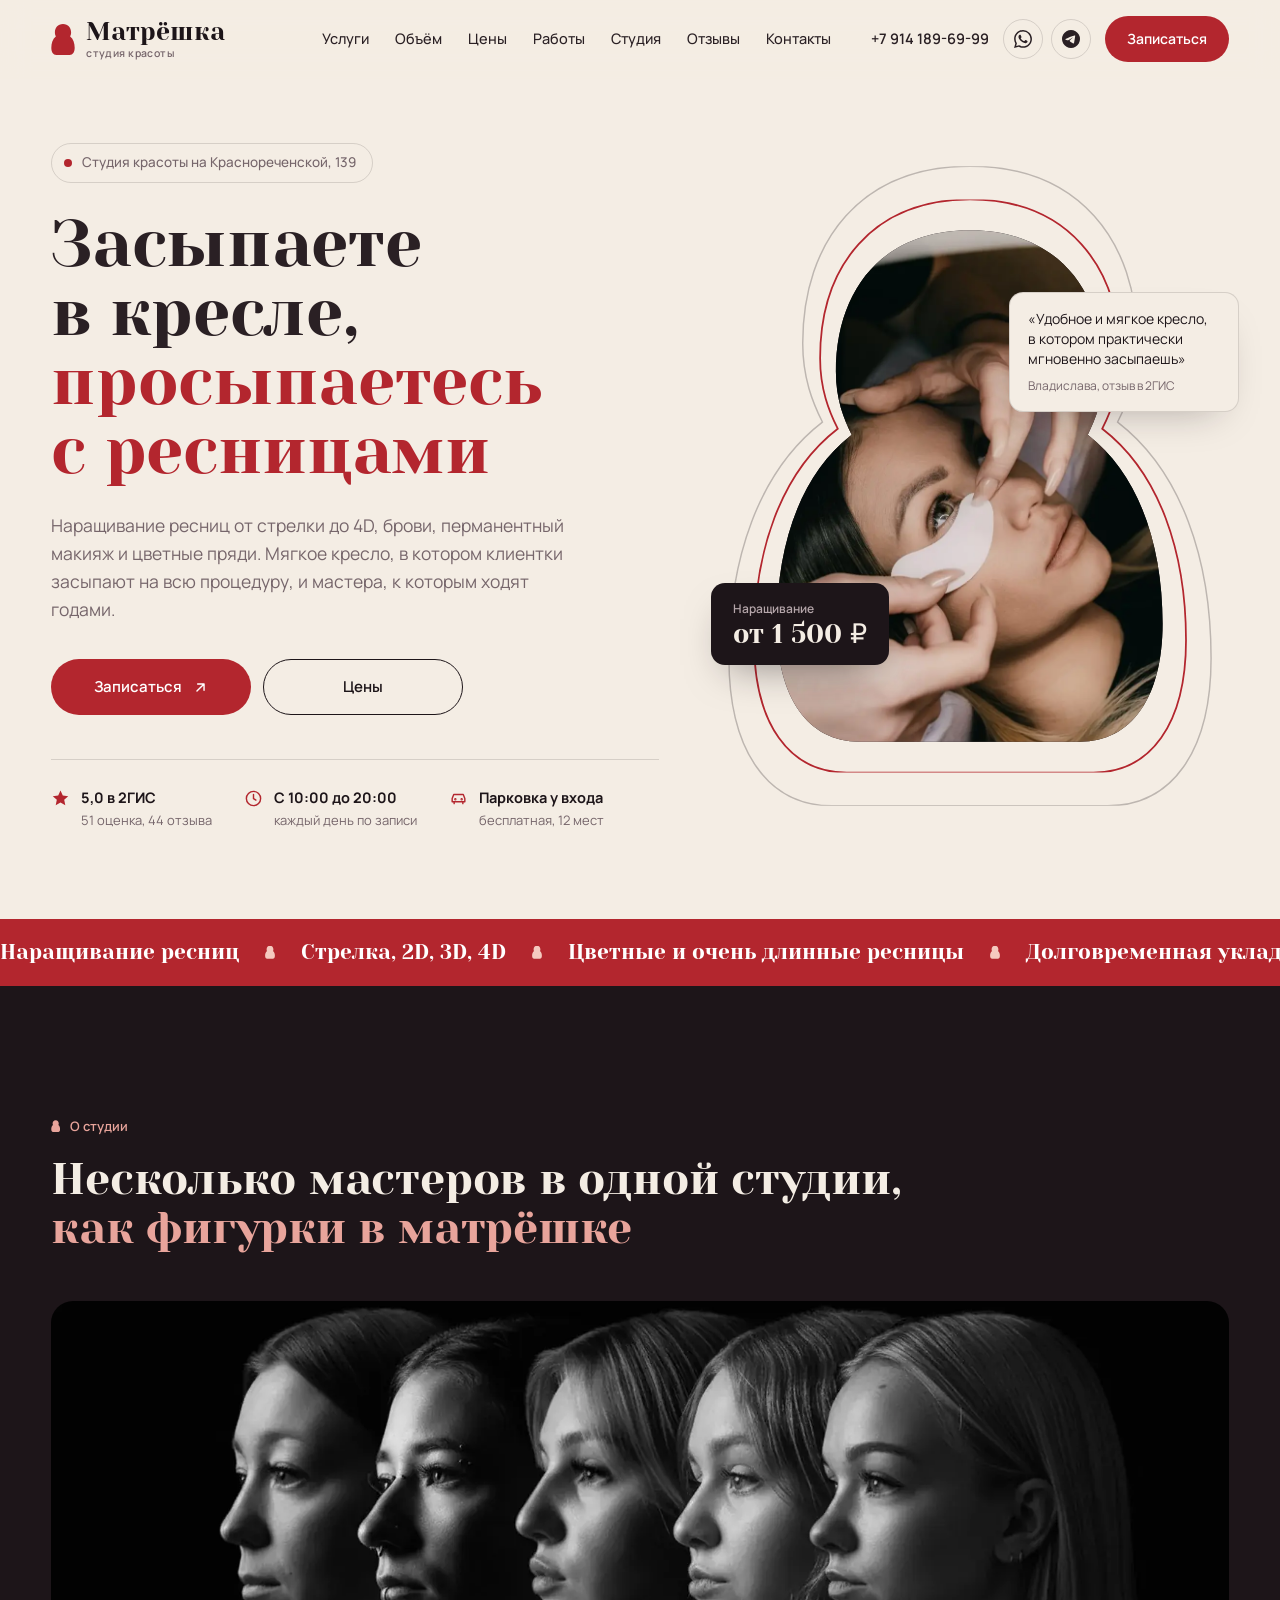
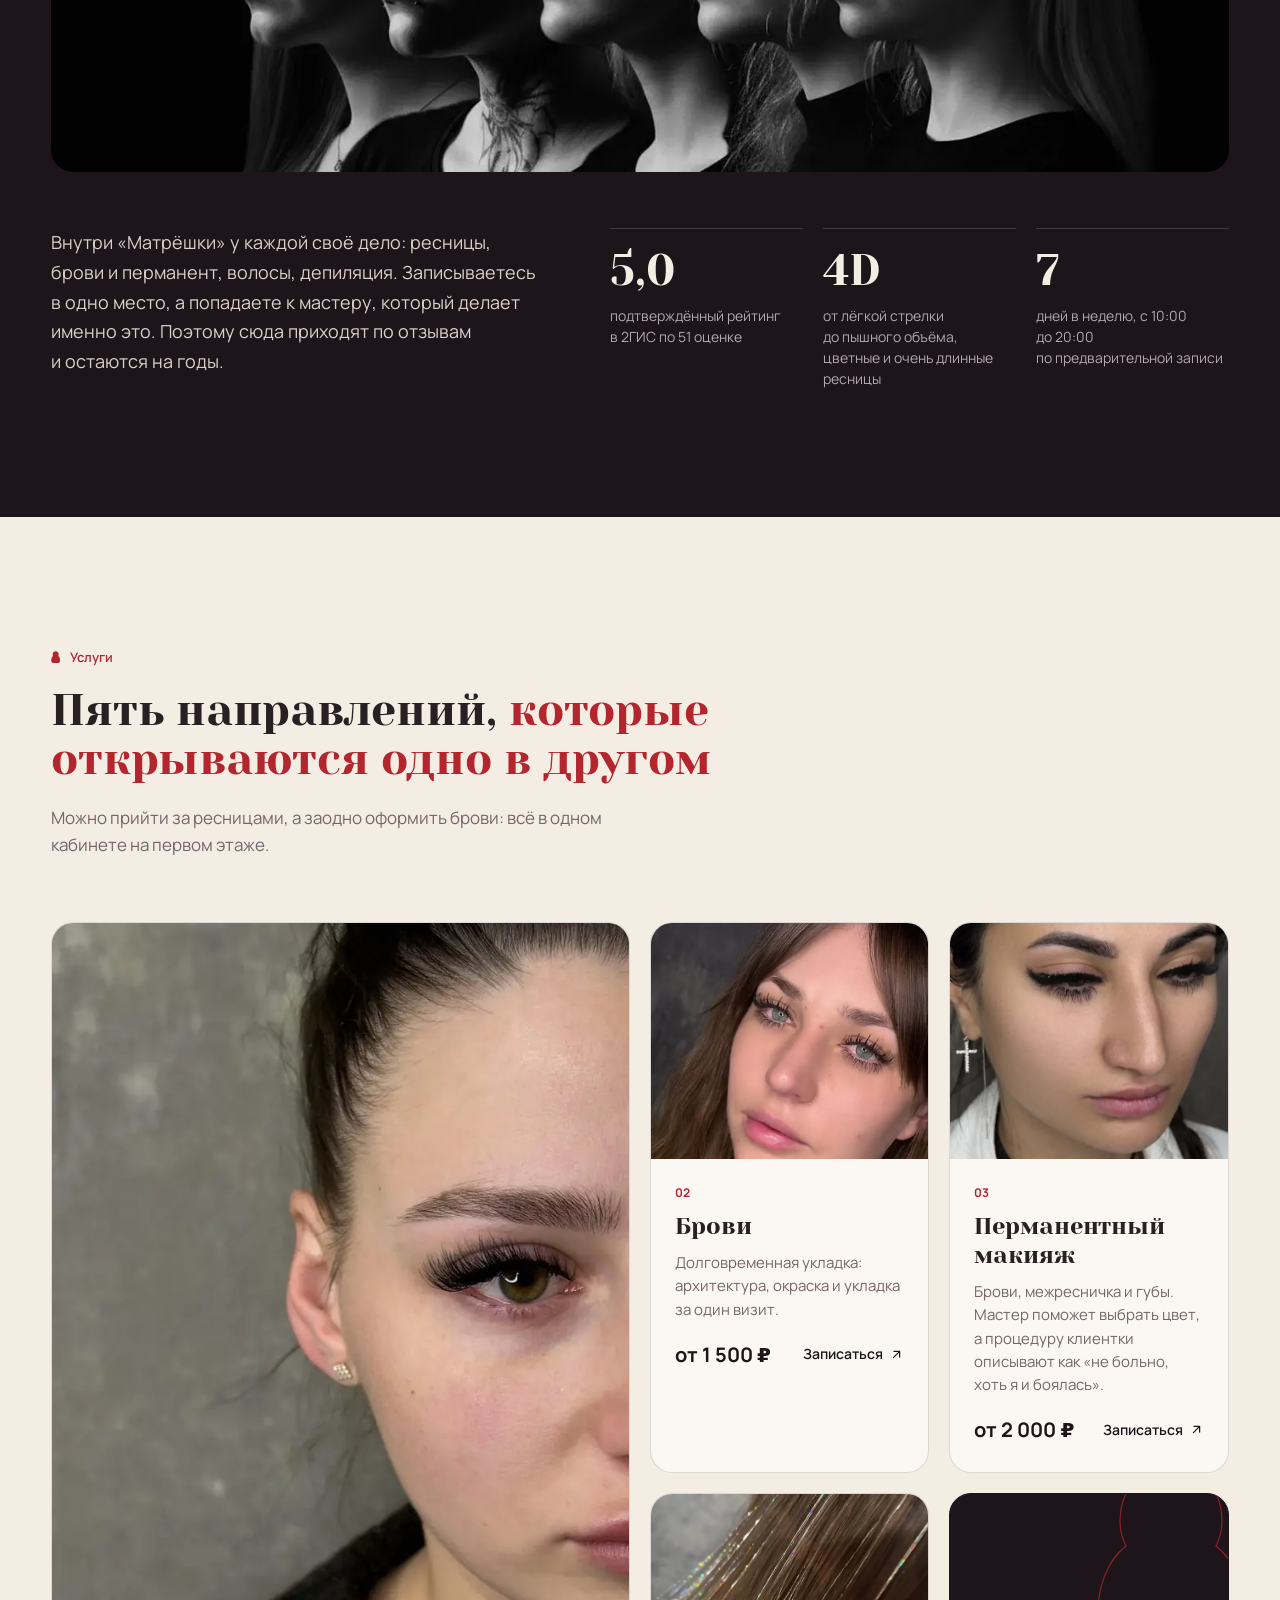
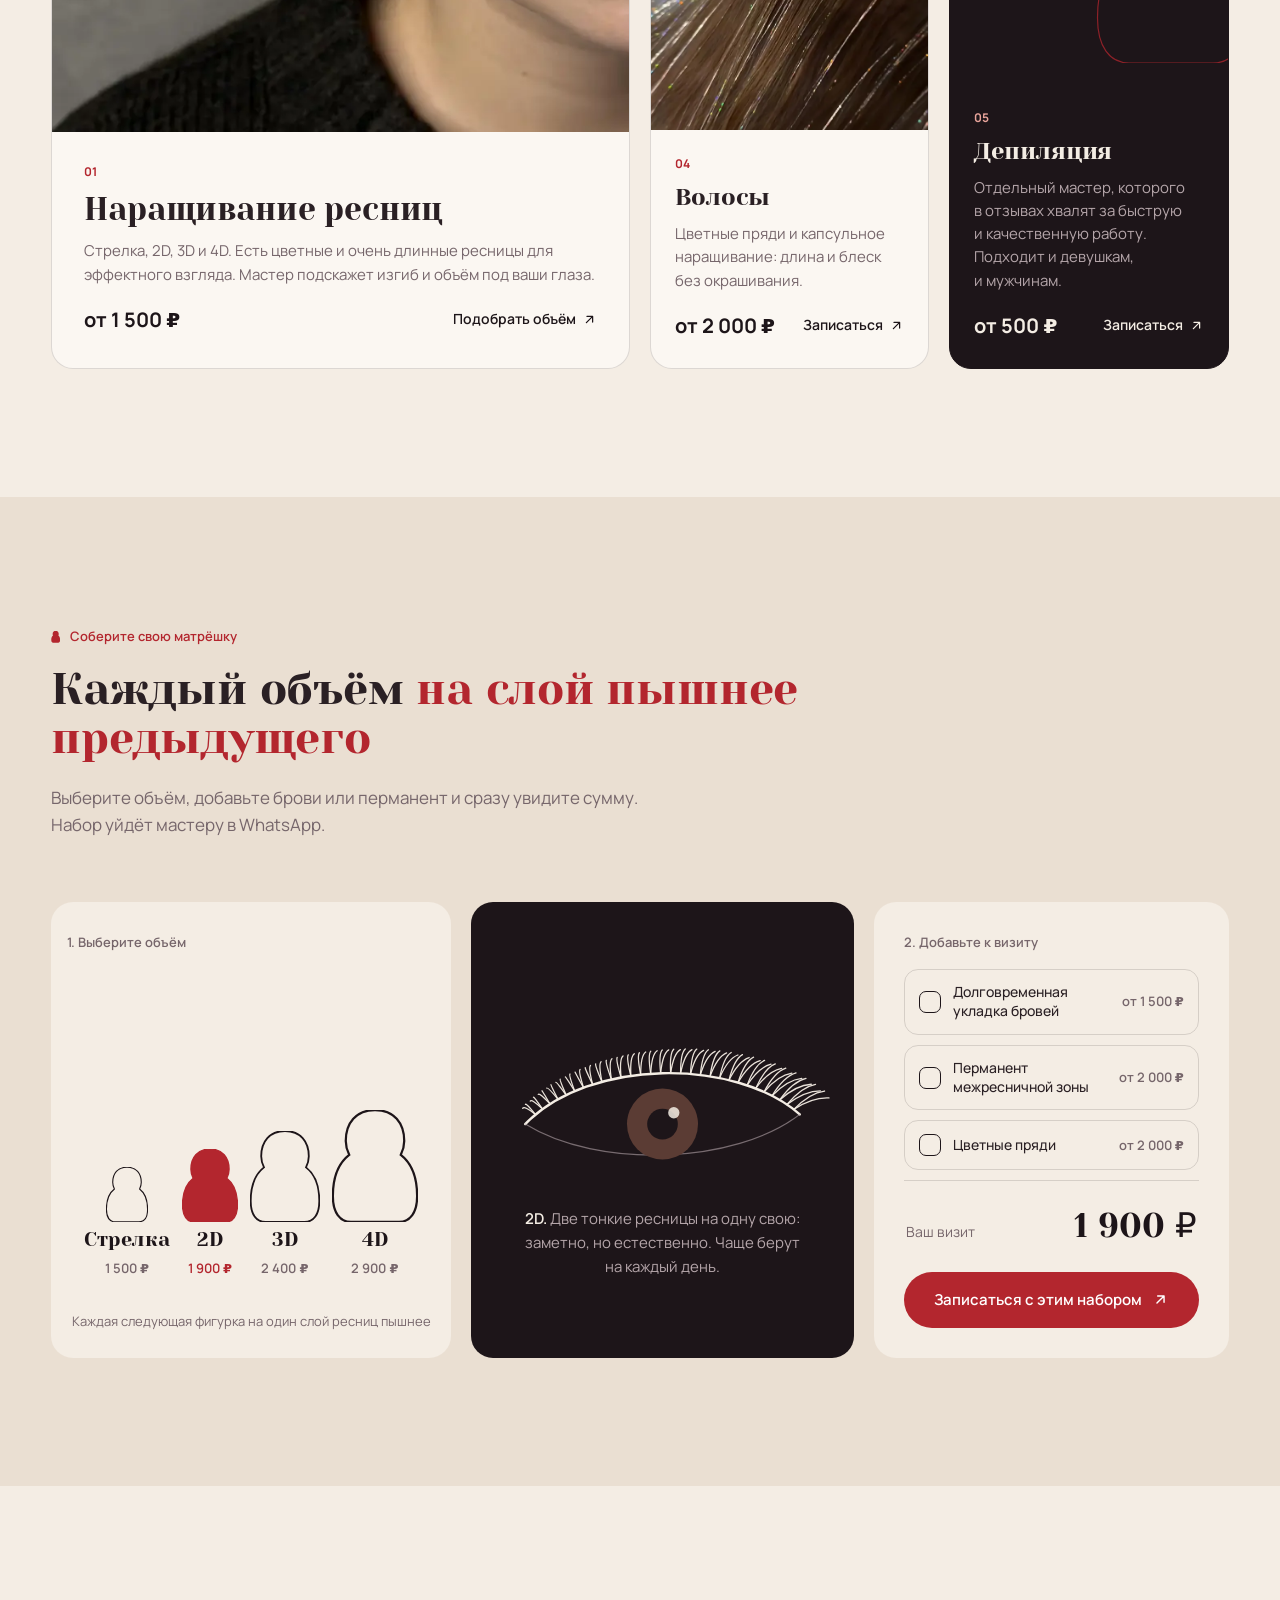
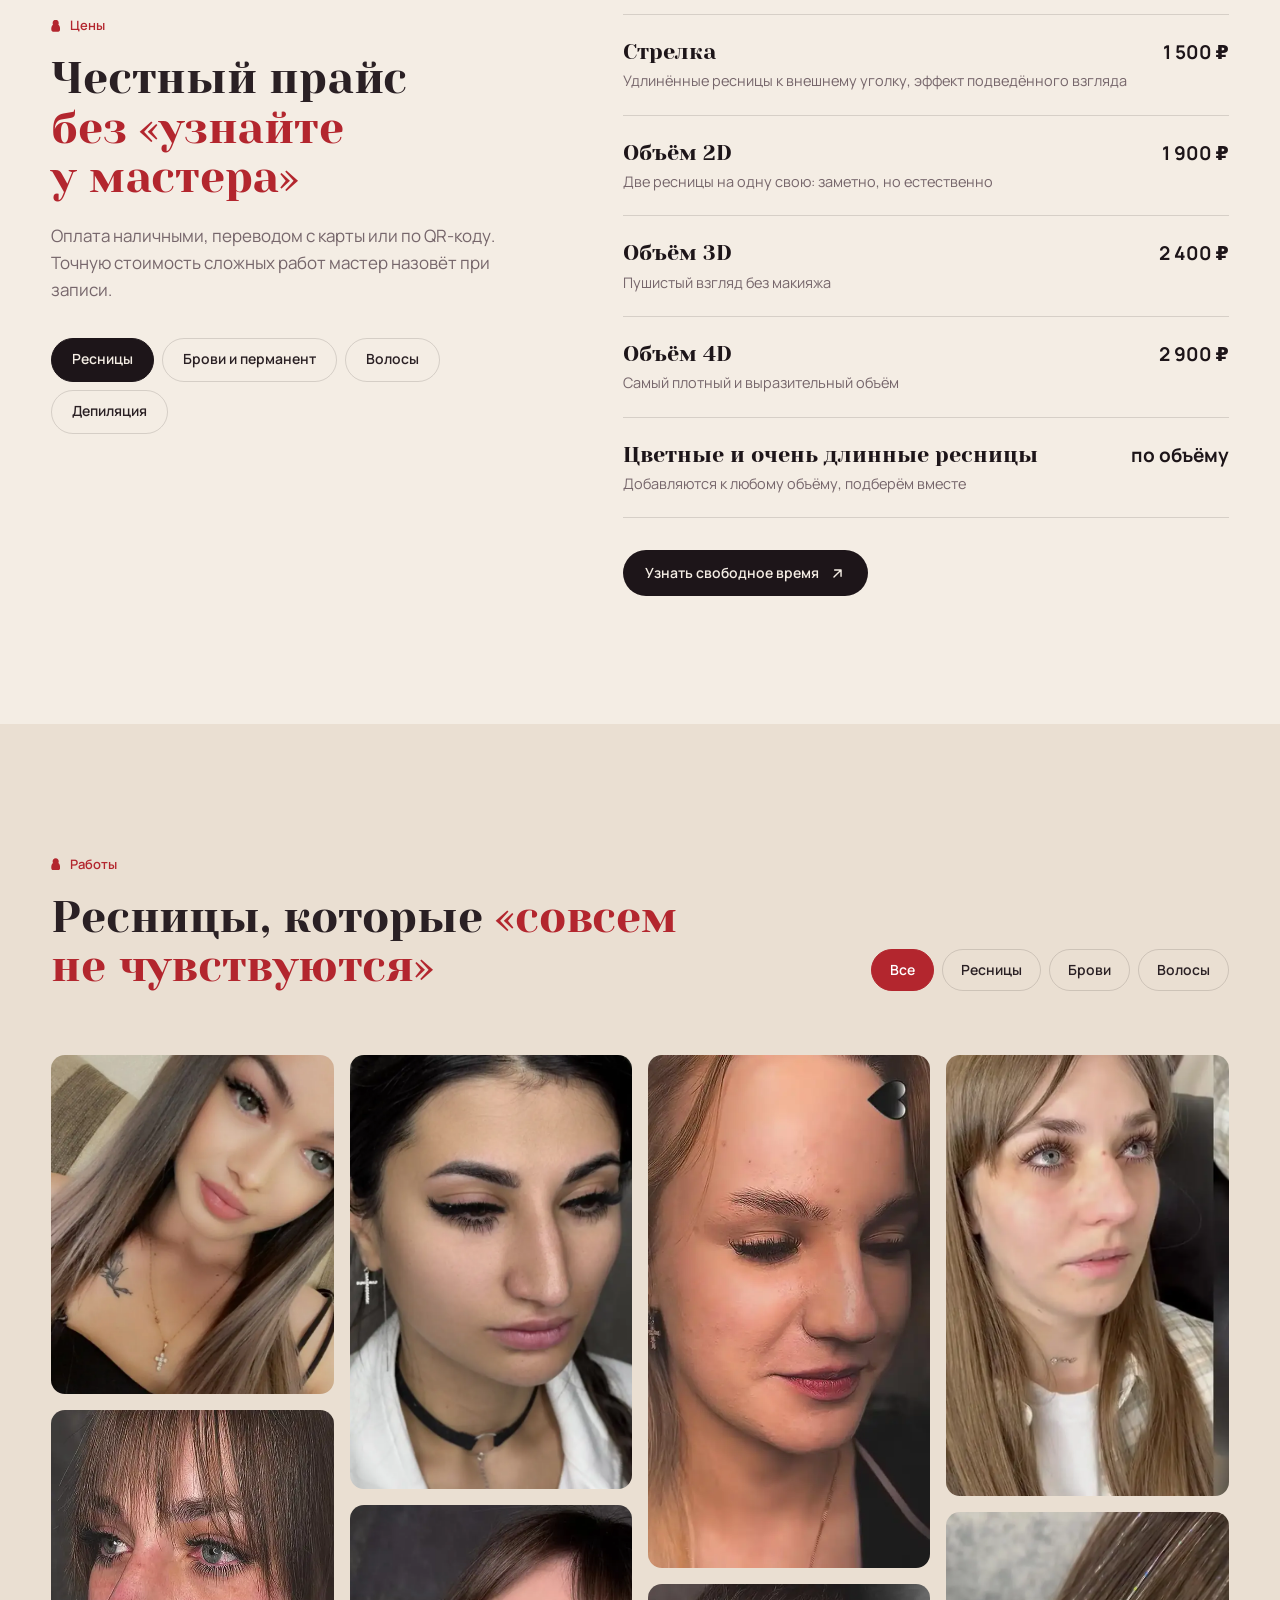
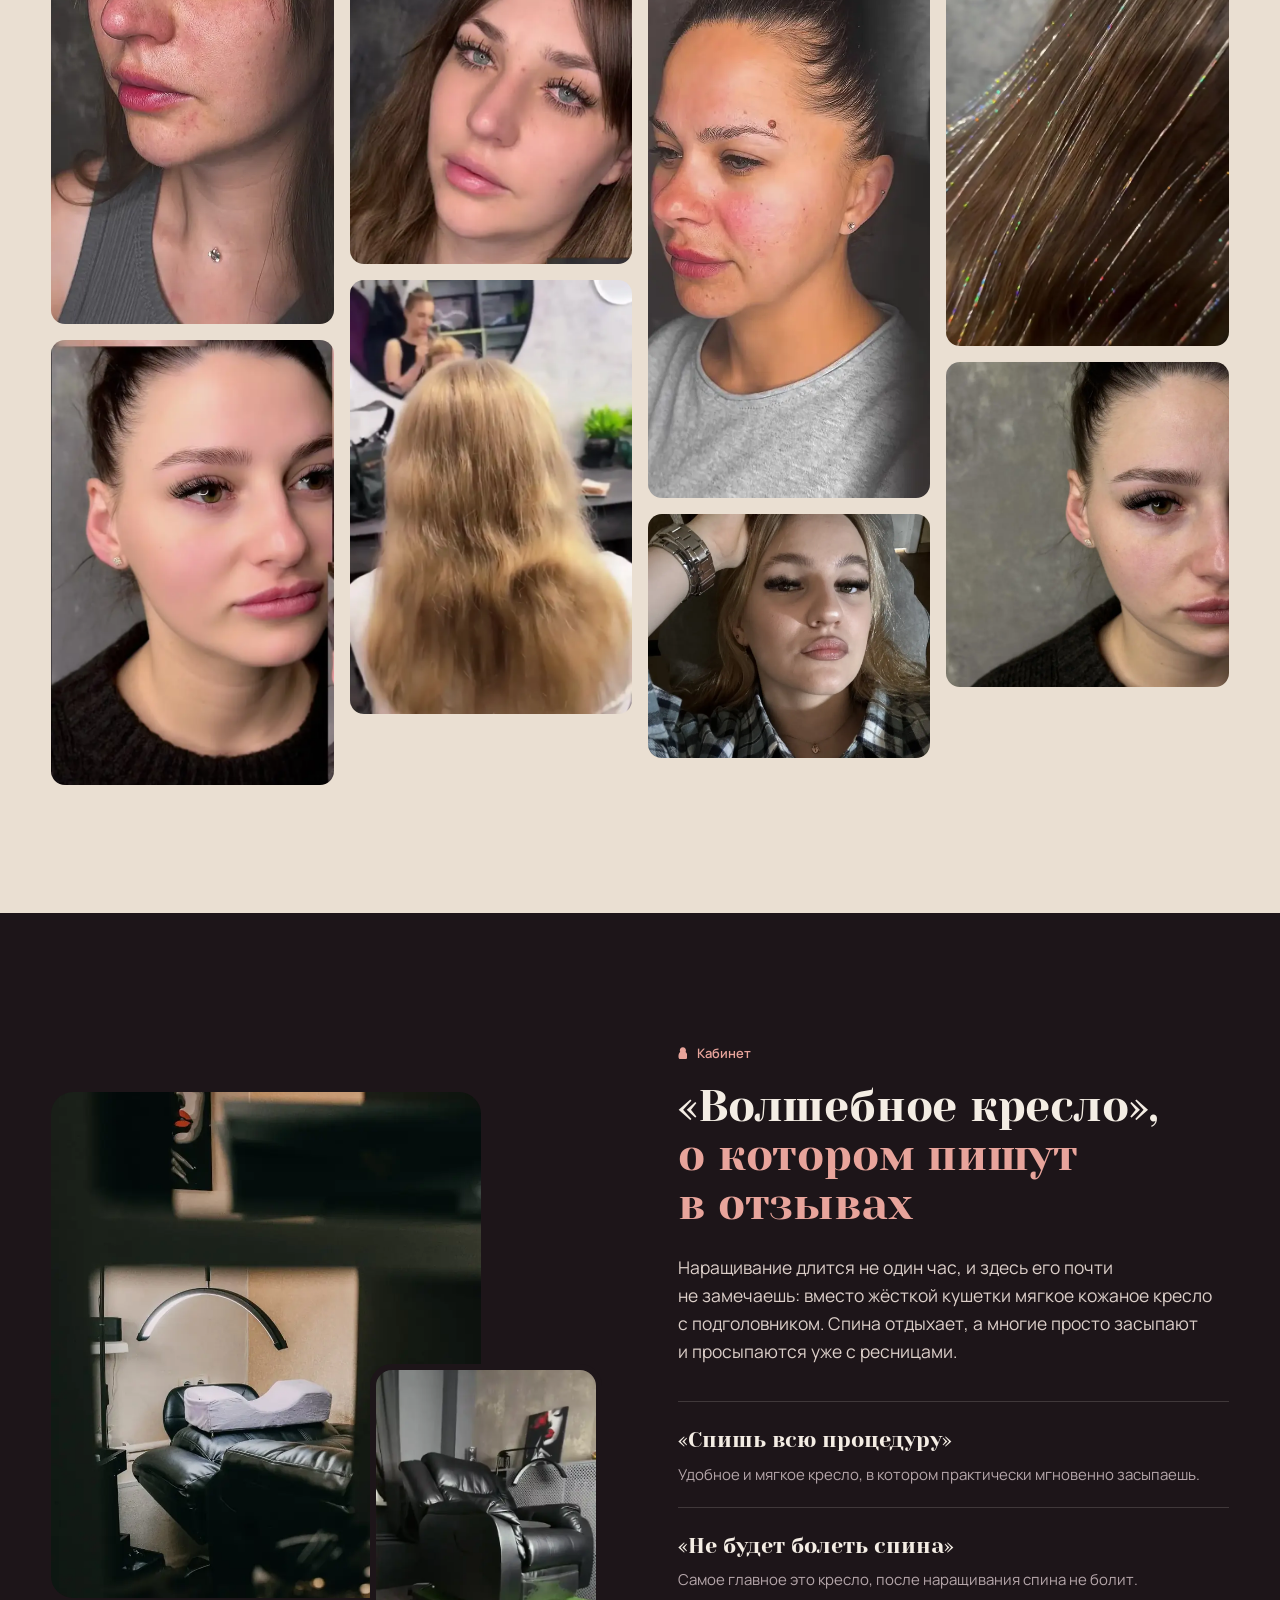
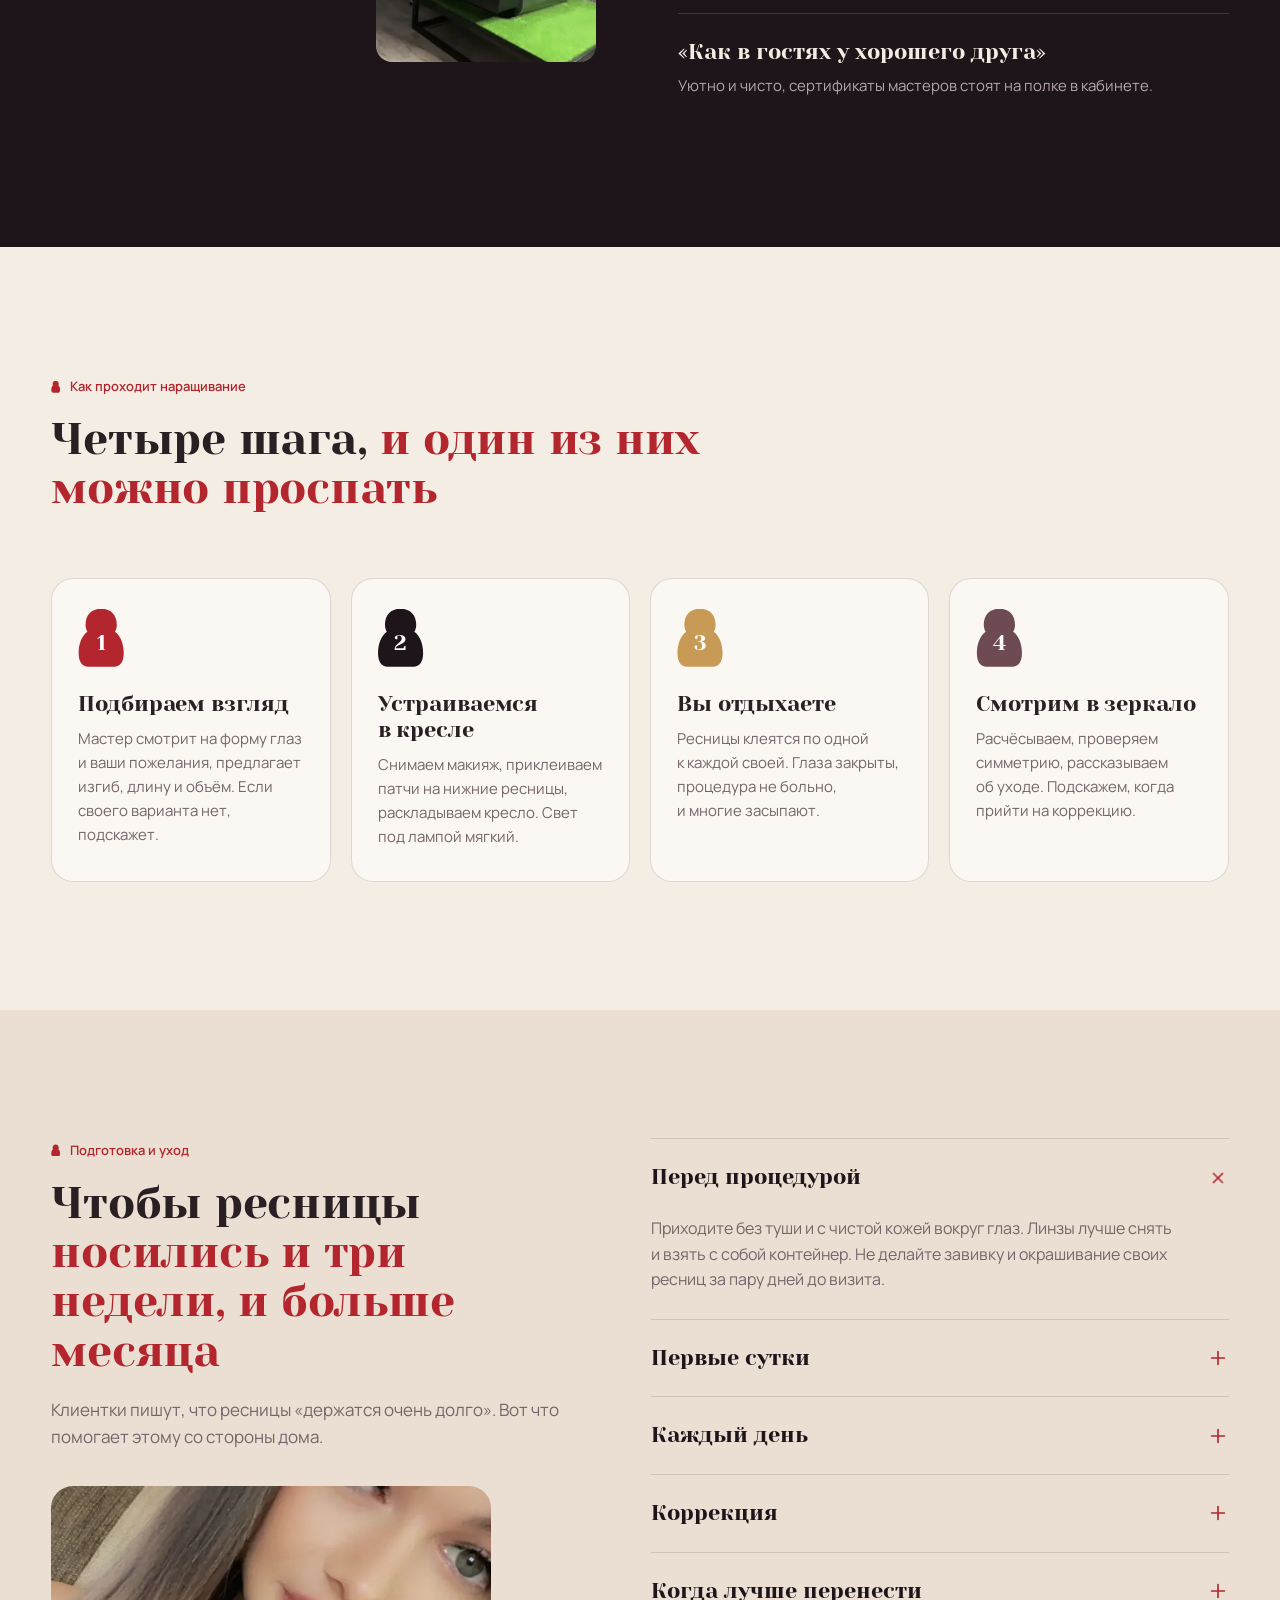
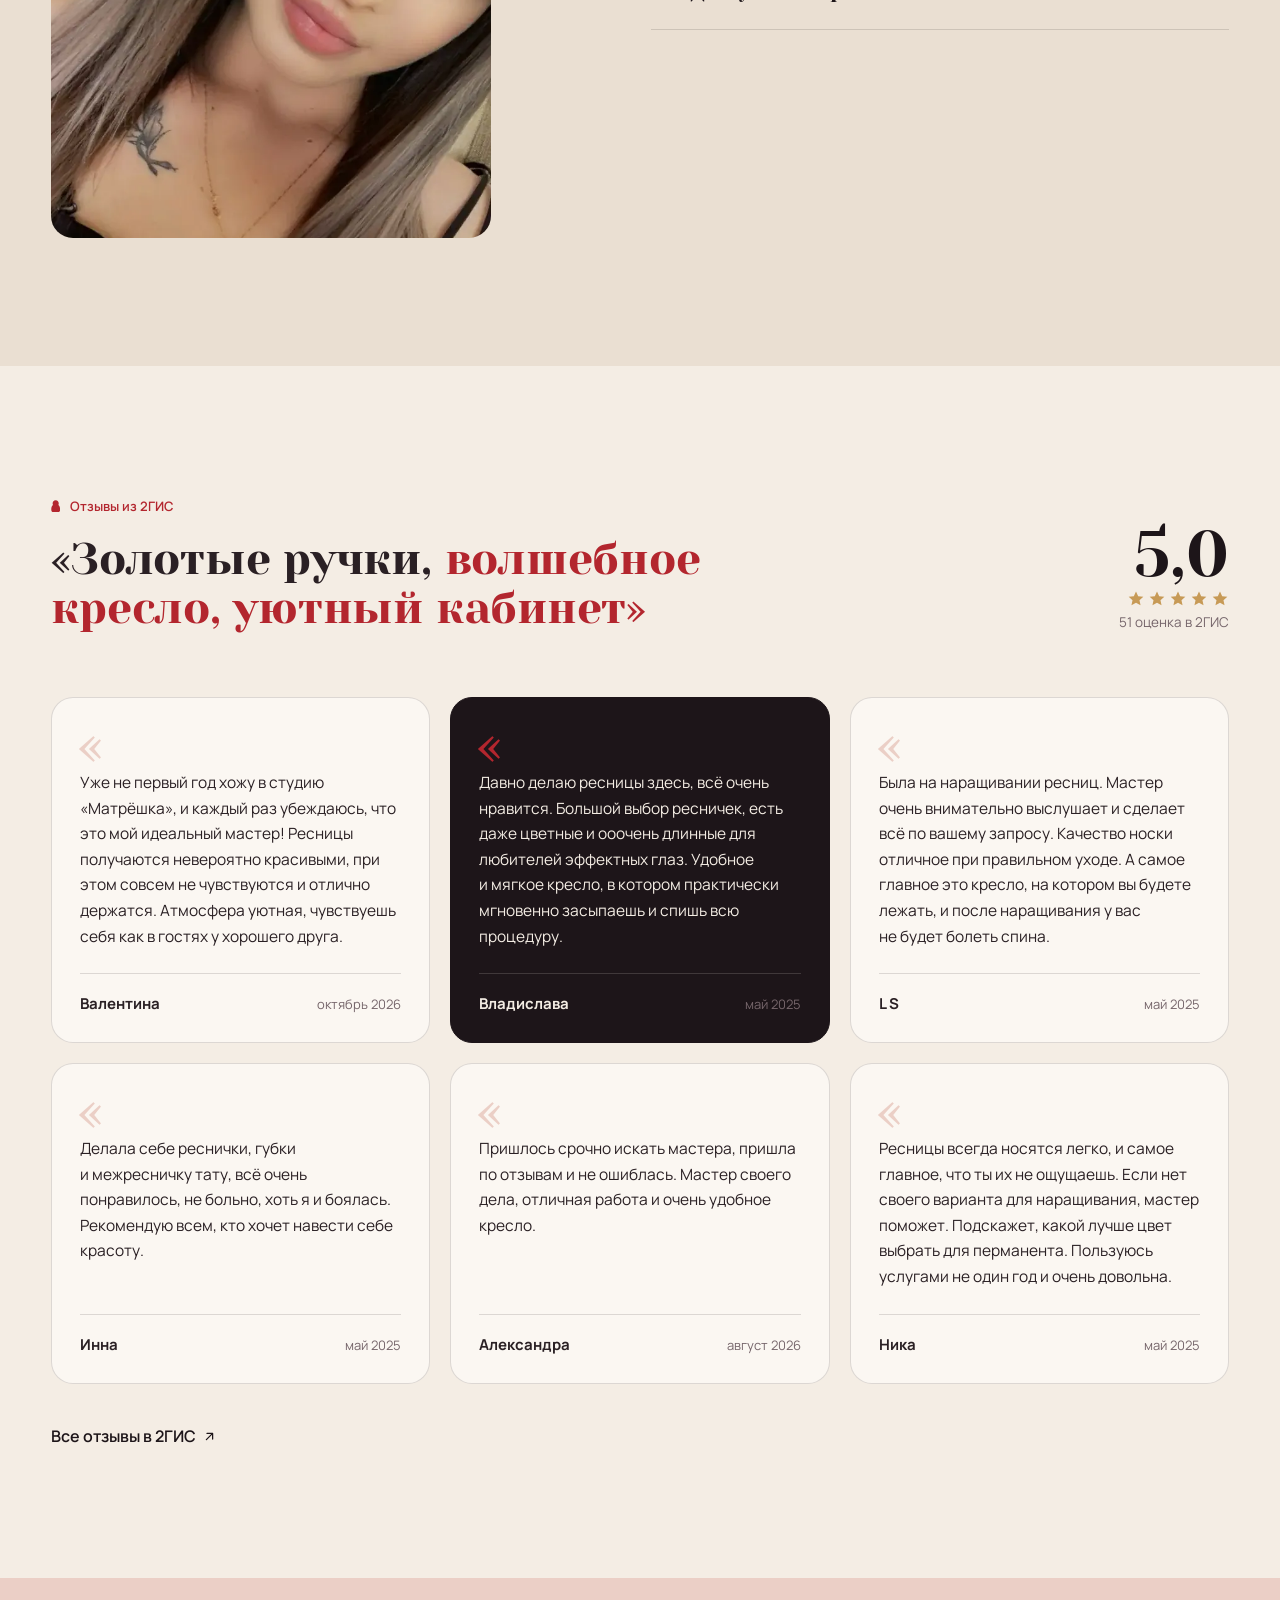
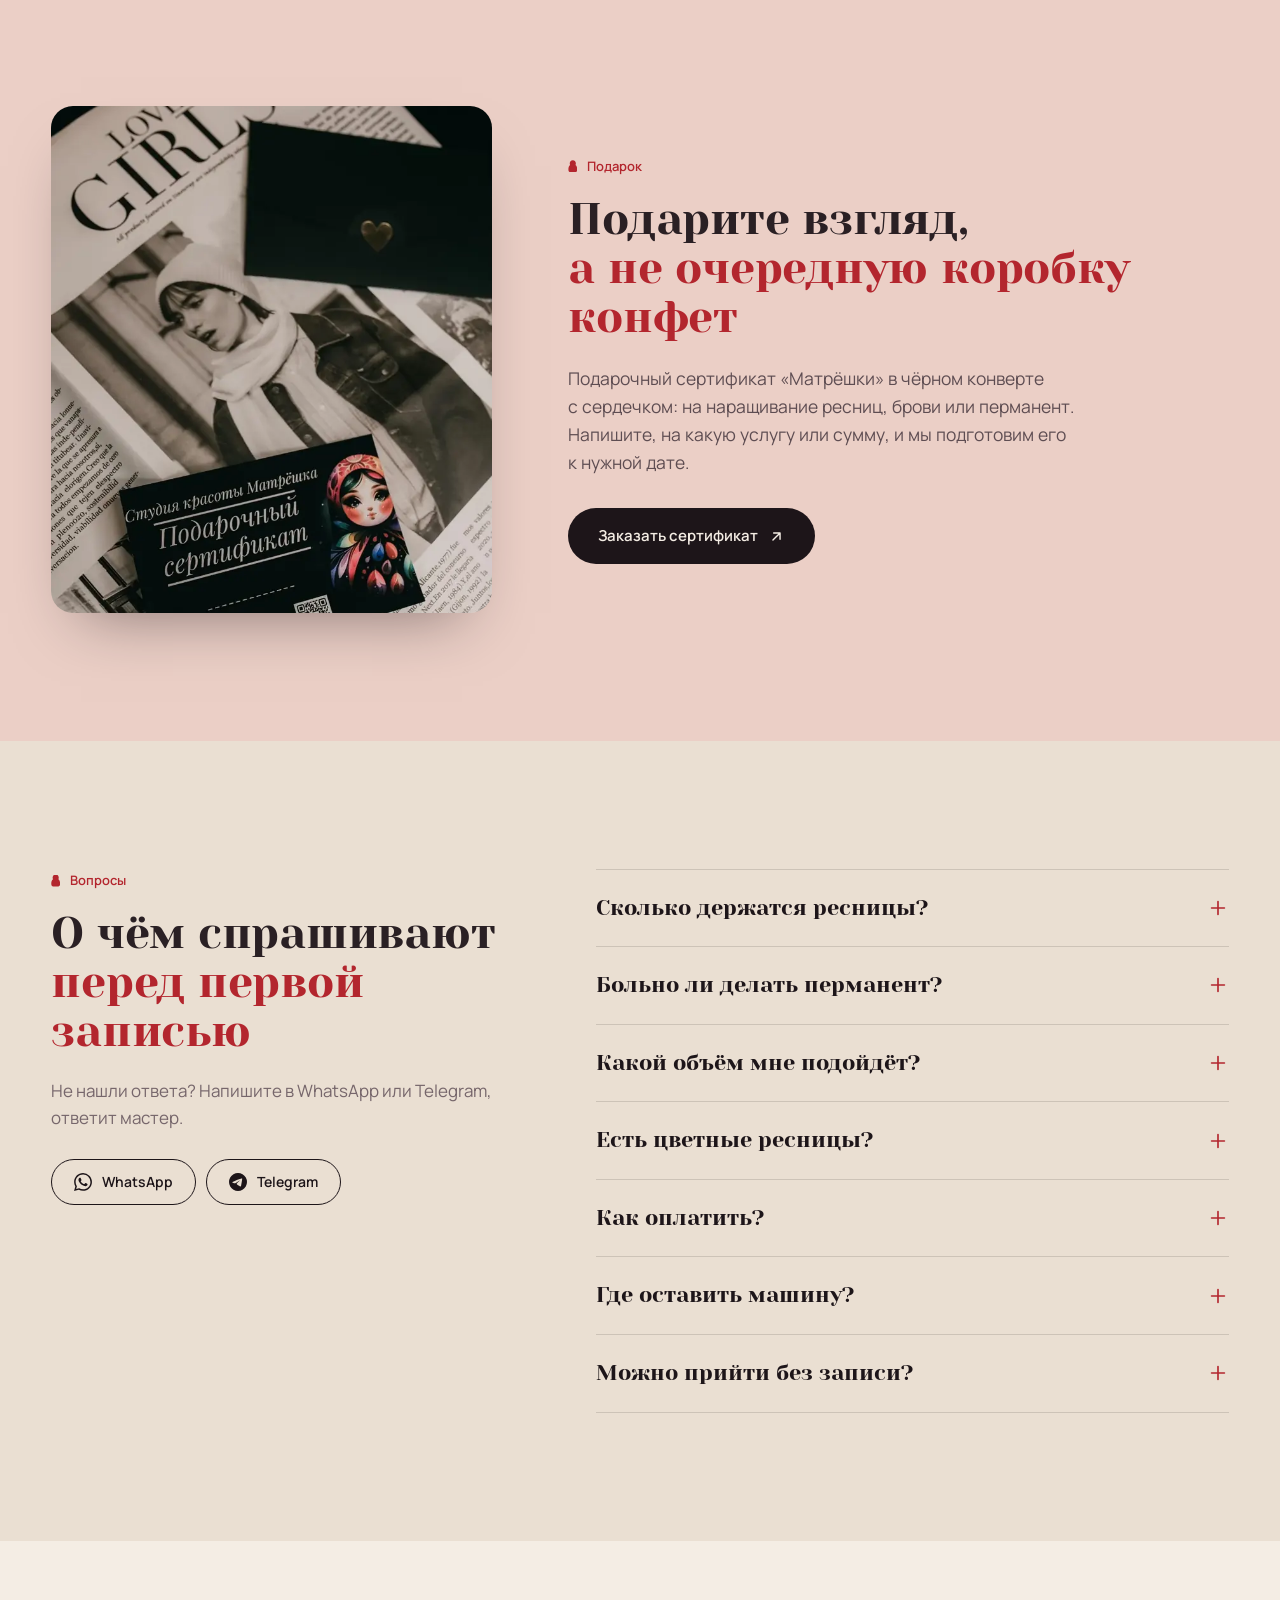
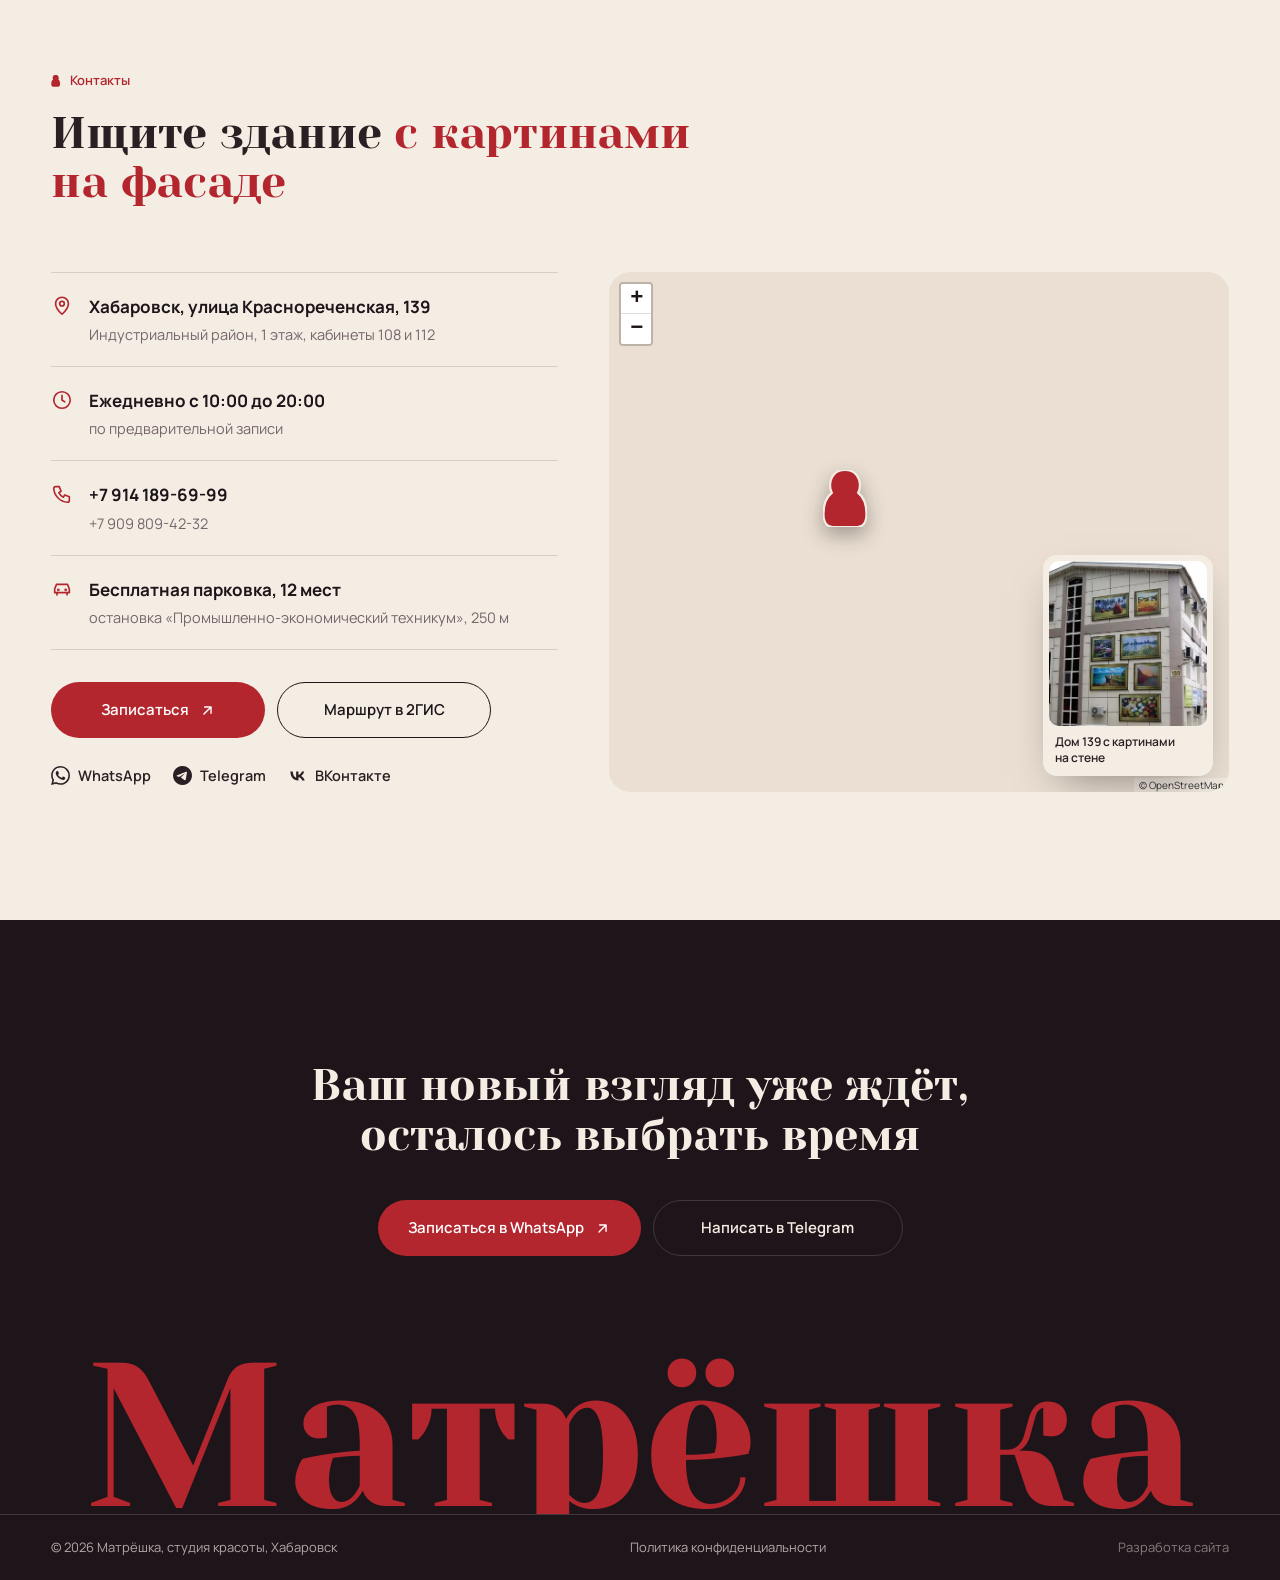
==== commit 301d8454: "Матрёшка: демо заново по фото из 2ГИС и ВК Лендинг и политика: «засыпаете в кресле, просыпаетесь с р" ====
--- a/matreshka/index.html
+++ b/matreshka/index.html
@@ -4,75 +4,68 @@
 <meta charset="utf-8">
 <meta name="viewport" content="width=device-width, initial-scale=1">
 <meta name="robots" content="noindex, nofollow">
-<title>Матрёшка: ресницы и брови в Хабаровске, Краснореченская, 139</title>
-<meta name="description" content="Студия «Матрёшка» в Хабаровске: наращивание и ламинирование ресниц, коррекция, окрашивание и долговременная укладка бровей. Оценка 5,0 по 42 отзывам в 2ГИС. Запись в Telegram и WhatsApp.">
+<title>Матрёшка: наращивание ресниц, брови и перманент в Хабаровске</title>
+<meta name="description" content="Студия красоты «Матрёшка» на Краснореченской, 139 в Хабаровске: наращивание ресниц от 1 500 ₽, брови, перманентный макияж, цветные пряди. Рейтинг 5,0 в 2ГИС, ежедневно с 10:00 до 20:00.">
+<meta name="theme-color" content="#F4EDE4">
+<link rel="icon" href="favicon.svg" type="image/svg+xml">
 <meta property="og:type" content="website">
-<meta property="og:site_name" content="Матрёшка">
+<meta property="og:site_name" content="Матрёшка, студия красоты">
 <meta property="og:locale" content="ru_RU">
-<meta property="og:title" content="Матрёшка: ресницы и брови в Хабаровске">
-<meta property="og:description" content="Наращивание и ламинирование ресниц, брови под форму лица. Краснореченская, 139. Оценка 5,0 в 2ГИС.">
-<meta property="og:url" content="https://staswebdesign-studio.github.io/matreshka/">
+<meta property="og:title" content="Матрёшка: засыпаете в кресле, просыпаетесь с ресницами">
+<meta property="og:description" content="Наращивание ресниц от 1 500 ₽, брови, перманент и цветные пряди на Краснореченской, 139. Рейтинг 5,0 в 2ГИС.">
 <meta property="og:image" content="https://staswebdesign-studio.github.io/matreshka/og.jpg?v=1">
 <meta property="og:image:width" content="1200">
 <meta property="og:image:height" content="630">
-<meta property="og:image:alt" content="Матрёшка: ресницы и брови в Хабаровске">
-<meta name="twitter:card" content="summary_large_image">
-<meta name="theme-color" content="#F7F1E8">
-<link rel="icon" href="favicon.svg" type="image/svg+xml">
-<link rel="preload" href="fonts/prata-cyrillic-400-normal.woff2" as="font" type="font/woff2" crossorigin>
+<meta property="og:image:alt" content="Студия красоты «Матрёшка» в Хабаровске">
+<link rel="preload" href="fonts/yeseva-one-cyrillic-400-normal.woff2" as="font" type="font/woff2" crossorigin>
+<link rel="preload" href="fonts/manrope-cyrillic-500-normal.woff2" as="font" type="font/woff2" crossorigin>
 <link rel="stylesheet" href="js/leaflet.css">
 <link rel="stylesheet" href="style.css">
 </head>
 <body>
+
 <svg width="0" height="0" style="position:absolute" aria-hidden="true">
   <defs>
-    <symbol id="doll" viewBox="0 0 400 560"><path d="M200 28C272 28 324 80 324 150C324 198 304 232 286 254C342 296 374 376 374 450C374 510 342 540 298 540L102 540C58 540 26 510 26 450C26 376 58 296 114 254C96 232 76 198 76 150C76 80 128 28 200 28Z" class="d-body"/>
-<path d="M150 268C170 282 230 282 250 268" class="d-gold"/>
-<ellipse cx="200" cy="158" rx="68" ry="72" class="d-face"/>
-<path d="M134 142C140 104 166 90 200 90C234 90 260 104 266 142C250 120 228 110 200 110C172 110 150 120 134 142Z" class="d-hair"/>
-<path d="M158 147Q172 137 188 143" class="d-brow"/><path d="M212 143Q228 137 242 147" class="d-brow"/>
-<path d="M158 166Q174 178 190 166" class="d-ln"/><path d="M160.6 167.8L151.9 176.7" class="d-lash"/><path d="M164.4 169.8L158.3 178.8" class="d-lash"/><path d="M168.2 171.2L164.7 180.0" class="d-lash"/><path d="M172.1 171.9L171.0 180.2" class="d-lash"/><path d="M175.9 171.9L176.9 179.5" class="d-lash"/><path d="M179.8 171.2L182.4 177.9" class="d-lash"/><path d="M183.6 169.8L187.4 175.5" class="d-lash"/><path d="M187.4 167.8L192.0 172.4" class="d-lash"/><path d="M210 166Q226 178 242 166" class="d-ln"/><path d="M212.6 167.8L208.0 172.4" class="d-lash"/><path d="M216.4 169.8L212.6 175.5" class="d-lash"/><path d="M220.2 171.2L217.6 177.9" class="d-lash"/><path d="M224.1 171.9L223.1 179.5" class="d-lash"/><path d="M227.9 171.9L229.0 180.2" class="d-lash"/><path d="M231.8 171.2L235.3 180.0" class="d-lash"/><path d="M235.6 169.8L241.7 178.8" class="d-lash"/><path d="M239.4 167.8L248.1 176.7" class="d-lash"/>
-<circle cx="160" cy="194" r="10" class="d-cheek"/><circle cx="240" cy="194" r="10" class="d-cheek"/>
-<path d="M191 205Q195 200 200 204Q205 200 209 205Q200 214 191 205Z" class="d-lip"/>
-<ellipse cx="200" cy="418" rx="112" ry="100" class="d-apron"/>
-<path d="M200 470C200 446 200 432 200 418" class="d-stem"/>
-<path d="M200 462C184 452 170 452 160 458C172 468 188 468 200 462Z" class="d-leaf"/><path d="M200 462C216 452 230 452 240 458C228 468 212 468 200 462Z" class="d-leaf"/>
-<ellipse cx="200.0" cy="376.0" rx="14" ry="10" transform="rotate(0 200.0 376.0)" class="d-petal"/><ellipse cx="217.3" cy="386.0" rx="14" ry="10" transform="rotate(60 217.3 386.0)" class="d-petal"/><ellipse cx="217.3" cy="406.0" rx="14" ry="10" transform="rotate(120 217.3 406.0)" class="d-petal"/><ellipse cx="200.0" cy="416.0" rx="14" ry="10" transform="rotate(180 200.0 416.0)" class="d-petal"/><ellipse cx="182.7" cy="406.0" rx="14" ry="10" transform="rotate(240 182.7 406.0)" class="d-petal"/><ellipse cx="182.7" cy="386.0" rx="14" ry="10" transform="rotate(300 182.7 386.0)" class="d-petal"/><circle cx="200" cy="396" r="10" class="d-core"/><circle cx="128" cy="494" r="2.6" class="d-dot"/><circle cx="152" cy="496" r="2.6" class="d-dot"/><circle cx="176" cy="498" r="2.6" class="d-dot"/><circle cx="200" cy="500" r="2.6" class="d-dot"/><circle cx="224" cy="498" r="2.6" class="d-dot"/><circle cx="248" cy="496" r="2.6" class="d-dot"/><circle cx="272" cy="494" r="2.6" class="d-dot"/></symbol>
-    <symbol id="i-tg" viewBox="0 0 24 24"><path fill="currentColor" d="M9.78 18.65l.28-4.23 7.68-6.92c.34-.31-.07-.46-.52-.19L7.74 13.3 3.64 12c-.88-.25-.89-.86.2-1.3l15.97-6.16c.73-.33 1.43.18 1.15 1.3l-2.72 12.81c-.19.91-.74 1.13-1.5.71L12.6 16.3l-1.99 1.93c-.23.23-.42.42-.83.42z"/></symbol>
-    <symbol id="i-wa" viewBox="0 0 24 24"><path fill="currentColor" d="M17.47 14.38c-.3-.15-1.76-.87-2.03-.97-.27-.1-.47-.15-.67.15-.2.3-.77.97-.94 1.16-.17.2-.35.22-.64.08-.3-.15-1.26-.46-2.39-1.48-.88-.79-1.48-1.76-1.65-2.06-.17-.3-.02-.46.13-.6.13-.13.3-.35.45-.52.15-.17.2-.3.3-.5.1-.2.05-.37-.02-.52-.08-.15-.67-1.61-.92-2.21-.24-.58-.49-.5-.67-.51h-.57c-.2 0-.52.07-.79.37-.27.3-1.04 1.02-1.04 2.48s1.07 2.88 1.21 3.07c.15.2 2.1 3.2 5.08 4.49.71.31 1.26.49 1.69.63.71.23 1.36.2 1.87.12.57-.08 1.76-.72 2.01-1.41.25-.7.25-1.29.17-1.41-.07-.12-.27-.2-.57-.35M12.05 21.79h-.01a9.87 9.87 0 0 1-5.03-1.38l-.36-.21-3.74.98 1-3.65-.24-.37a9.86 9.86 0 0 1-1.51-5.26c0-5.45 4.44-9.88 9.89-9.88 2.64 0 5.12 1.03 6.99 2.9a9.82 9.82 0 0 1 2.89 6.99c0 5.45-4.43 9.88-9.88 9.88m8.41-18.3A11.82 11.82 0 0 0 12.05 0C5.5 0 .16 5.34.16 11.89c0 2.1.55 4.14 1.59 5.95L.06 24l6.3-1.65a11.88 11.88 0 0 0 5.68 1.45h.01c6.55 0 11.89-5.34 11.89-11.89 0-3.18-1.24-6.16-3.48-8.41z"/></symbol>
-    <symbol id="i-arrow" viewBox="0 0 24 24"><path d="M5 12h14M13 6l6 6-6 6" fill="none" stroke="currentColor" stroke-width="1.8" stroke-linecap="round" stroke-linejoin="round"/></symbol>
-    <symbol id="i-star" viewBox="0 0 24 24"><path fill="currentColor" d="M12 2.5l2.94 5.96 6.56.95-4.75 4.63 1.12 6.54L12 17.5l-5.87 3.08 1.12-6.54L2.5 9.41l6.56-.95z"/></symbol>
-    <symbol id="i-pin" viewBox="0 0 24 24"><path d="M12 21s-7-6.2-7-11.5A7 7 0 0 1 19 9.5C19 14.8 12 21 12 21z" fill="none" stroke="currentColor" stroke-width="1.7"/><circle cx="12" cy="9.5" r="2.6" fill="none" stroke="currentColor" stroke-width="1.7"/></symbol>
-    <symbol id="i-chat" viewBox="0 0 24 24"><path d="M21 12a8.5 8.5 0 0 1-12.6 7.4L3 21l1.6-5.1A8.5 8.5 0 1 1 21 12z" fill="none" stroke="currentColor" stroke-width="1.7" stroke-linejoin="round"/></symbol>
-    <symbol id="i-phone" viewBox="0 0 24 24"><path d="M22 16.9v3a2 2 0 0 1-2.2 2 19.8 19.8 0 0 1-8.6-3.1 19.5 19.5 0 0 1-6-6A19.8 19.8 0 0 1 2.1 4.2 2 2 0 0 1 4.1 2h3a2 2 0 0 1 2 1.7c.1.9.4 1.8.7 2.7a2 2 0 0 1-.5 2.1L8 9.8a16 16 0 0 0 6 6l1.3-1.3a2 2 0 0 1 2.1-.4c.9.3 1.8.6 2.7.7a2 2 0 0 1 1.7 2z" fill="none" stroke="currentColor" stroke-width="1.7" stroke-linejoin="round"/></symbol>
-    <symbol id="i-plus" viewBox="0 0 24 24"><path d="M12 5v14M5 12h14" fill="none" stroke="currentColor" stroke-width="1.8" stroke-linecap="round"/></symbol>
-    <symbol id="i-search" viewBox="0 0 24 24"><circle cx="11" cy="11" r="7" fill="none" stroke="currentColor" stroke-width="1.8"/><path d="M20 20l-4-4" stroke="currentColor" stroke-width="1.8" stroke-linecap="round"/></symbol>
+    <clipPath id="doll" clipPathUnits="objectBoundingBox">
+      <path d="M.5,0 C.72,0 .84,.115 .84,.277 C.84,.331 .82,.369 .8,.4 C.93,.477 .99,.615 .99,.769 C.99,.915 .91,1 .78,1 L.22,1 C.09,1 .01,.915 .01,.769 C.01,.615 .07,.477 .2,.4 C.18,.369 .16,.331 .16,.277 C.16,.115 .28,0 .5,0 Z"/>
+    </clipPath>
+    <symbol id="dollShape" viewBox="0 0 100 130"><path d="M50,0 C72,0 84,15 84,36 C84,43 82,48 80,52 C93,62 99,80 99,100 C99,119 91,130 78,130 L22,130 C9,130 1,119 1,100 C1,80 7,62 20,52 C18,48 16,43 16,36 C16,15 28,0 50,0 Z"/></symbol>
+    <symbol id="i-wa" viewBox="0 0 24 24"><path fill="currentColor" d="M17.47 14.38c-.3-.15-1.76-.87-2.03-.97-.27-.1-.47-.15-.67.15-.2.3-.77.97-.94 1.17-.17.2-.35.22-.65.07-.3-.15-1.26-.46-2.4-1.48-.89-.79-1.49-1.77-1.66-2.07-.17-.3-.02-.46.13-.61.13-.13.3-.35.45-.52.15-.17.2-.3.3-.5.1-.2.05-.37-.02-.52-.08-.15-.67-1.62-.92-2.22-.24-.58-.49-.5-.67-.51h-.57c-.2 0-.52.07-.8.37-.27.3-1.04 1.02-1.04 2.48s1.07 2.88 1.21 3.08c.15.2 2.1 3.2 5.08 4.49.71.31 1.26.49 1.69.63.71.23 1.36.2 1.87.12.57-.09 1.76-.72 2-1.41.25-.7.25-1.29.17-1.41-.07-.13-.27-.2-.57-.35M12.05 21.8h-.01a9.87 9.87 0 0 1-5.03-1.38l-.36-.21-3.74.98 1-3.65-.24-.37a9.86 9.86 0 0 1-1.51-5.26c0-5.45 4.44-9.88 9.9-9.88 2.64 0 5.12 1.03 6.99 2.9a9.82 9.82 0 0 1 2.89 6.99c0 5.45-4.44 9.88-9.89 9.88m8.41-18.3A11.82 11.82 0 0 0 12.05 0C5.5 0 .16 5.34.16 11.89c0 2.1.55 4.14 1.59 5.95L.06 24l6.3-1.65a11.88 11.88 0 0 0 5.68 1.45h.01c6.55 0 11.89-5.34 11.89-11.89 0-3.18-1.24-6.16-3.48-8.41"/></symbol>
+    <symbol id="i-tg" viewBox="0 0 24 24"><path fill="currentColor" d="M11.94 0a12 12 0 1 0 .12 0h-.12Zm4.96 7.22c.1 0 .32.02.47.14.1.09.14.21.15.3.02.09.03.29.02.45-.18 1.9-.96 6.5-1.36 8.63-.17.9-.5 1.2-.82 1.23-.7.06-1.23-.46-1.9-.9-1.06-.7-1.65-1.13-2.68-1.8-1.19-.79-.42-1.22.26-1.92.18-.18 3.25-2.98 3.31-3.23.01-.03.01-.15-.06-.21-.07-.06-.17-.04-.25-.02-.1.02-1.79 1.14-5.06 3.35-.48.33-.91.49-1.3.48-.43-.01-1.25-.24-1.86-.44-.75-.24-1.35-.37-1.3-.79.03-.22.33-.44.9-.66 3.5-1.52 5.83-2.53 6.99-3.01 3.33-1.39 4.02-1.63 4.47-1.64Z"/></symbol>
+    <symbol id="i-arrow" viewBox="0 0 24 24"><path fill="none" stroke="currentColor" stroke-width="2" stroke-linecap="round" stroke-linejoin="round" d="M7 17 17 7M8 7h9v9"/></symbol>
+    <symbol id="i-star" viewBox="0 0 24 24"><path fill="currentColor" d="m12 2 2.9 6.26 6.85.76-5.1 4.64 1.4 6.75L12 17.0l-6.05 3.41 1.4-6.75-5.1-4.64 6.85-.76Z"/></symbol>
+    <symbol id="i-clock" viewBox="0 0 24 24"><g fill="none" stroke="currentColor" stroke-width="1.8" stroke-linecap="round"><circle cx="12" cy="12" r="9"/><path d="M12 7v5l3 2"/></g></symbol>
+    <symbol id="i-car" viewBox="0 0 24 24"><g fill="none" stroke="currentColor" stroke-width="1.8" stroke-linecap="round" stroke-linejoin="round"><path d="M5 16h14M6.5 16v2.5M17.5 16v2.5M4 16v-4l2-5h12l2 5v4"/><circle cx="8" cy="13" r=".6"/><circle cx="16" cy="13" r=".6"/></g></symbol>
+    <symbol id="i-pin" viewBox="0 0 24 24"><g fill="none" stroke="currentColor" stroke-width="1.8" stroke-linecap="round" stroke-linejoin="round"><path d="M12 21s-7-6.2-7-11.5a7 7 0 0 1 14 0C19 14.8 12 21 12 21Z"/><circle cx="12" cy="9.5" r="2.5"/></g></symbol>
+    <symbol id="i-phone" viewBox="0 0 24 24"><path fill="none" stroke="currentColor" stroke-width="1.8" stroke-linecap="round" stroke-linejoin="round" d="M5 4h4l2 5-2.5 1.5a11 11 0 0 0 5 5L15 13l5 2v4a2 2 0 0 1-2 2A16 16 0 0 1 3 6a2 2 0 0 1 2-2"/></symbol>
+    <symbol id="i-plus" viewBox="0 0 24 24"><path fill="none" stroke="currentColor" stroke-width="1.8" stroke-linecap="round" d="M12 5v14M5 12h14"/></symbol>
+    <symbol id="i-check" viewBox="0 0 24 24"><path fill="none" stroke="currentColor" stroke-width="2.4" stroke-linecap="round" stroke-linejoin="round" d="m5 12.5 4.5 4.5L19 7.5"/></symbol>
   </defs>
 </svg>
 
-<div class="cursor" aria-hidden="true"></div>
+<div class="cursor is-off" aria-hidden="true"><span class="cursor__dot"></span><span class="cursor__ring"></span></div>
 
 <header class="hdr" id="top">
   <div class="hdr__in wrap">
-    <a href="#top" class="logo" aria-label="Матрёшка, на главную">
-      <svg class="logo__mark"><use href="#doll"/></svg>
-      <span class="logo__txt">Матрёшка<small>ресницы и брови</small></span>
+    <a href="#top" class="logo" aria-label="Матрёшка, студия красоты">
+      <svg class="logo__mark"><use href="#dollShape"/></svg>
+      <span class="logo__txt">Матрёшка<small>студия красоты</small></span>
     </a>
     <nav class="nav" aria-label="Разделы">
-      <a href="#studio">Студия</a>
-      <a href="#services">Услуги</a>
-      <a href="#builder">Конструктор</a>
-      <a href="#prices">Цены</a>
-      <a href="#care">Уход</a>
-      <a href="#reviews">Отзывы</a>
-      <a href="#contacts">Контакты</a>
+      <a href="#uslugi">Услуги</a>
+      <a href="#obem">Объём</a>
+      <a href="#ceny">Цены</a>
+      <a href="#raboty">Работы</a>
+      <a href="#kreslo">Студия</a>
+      <a href="#otzyvy">Отзывы</a>
+      <a href="#kontakty">Контакты</a>
     </nav>
     <div class="hdr__right">
-      <a class="hdr__phone" href="tel:+79141896999">+7 914 189-69-99</a>
+      <a class="hdr__tel" href="tel:+79141896999">+7 914 189-69-99</a>
+      <a class="ico-btn" href="https://wa.me/79141896999" target="_blank" rel="noopener" aria-label="WhatsApp"><svg><use href="#i-wa"/></svg></a>
       <a class="ico-btn" href="https://t.me/+79141896999" target="_blank" rel="noopener" aria-label="Telegram"><svg><use href="#i-tg"/></svg></a>
-      <a class="ico-btn" href="https://wa.me/79141896999?text=%D0%97%D0%B4%D1%80%D0%B0%D0%B2%D1%81%D1%82%D0%B2%D1%83%D0%B9%D1%82%D0%B5%21%20%D0%A5%D0%BE%D1%87%D1%83%20%D0%B7%D0%B0%D0%BF%D0%B8%D1%81%D0%B0%D1%82%D1%8C%D1%81%D1%8F%20%D0%B2%20%C2%AB%D0%9C%D0%B0%D1%82%D1%80%D1%91%D1%88%D0%BA%D1%83%C2%BB" target="_blank" rel="noopener" aria-label="WhatsApp"><svg><use href="#i-wa"/></svg></a>
-      <a class="btn btn--sm btn--cherry hdr__cta" href="#book">Записаться</a>
-      <button class="burger" aria-label="Открыть меню" aria-expanded="false"><span></span><span></span></button>
+      <a class="btn btn--red btn--sm js-book" href="#" data-msg="Здравствуйте! Хочу записаться в «Матрёшку».">Записаться</a>
+      <button class="burger" aria-label="Меню" aria-expanded="false"><span></span><span></span></button>
     </div>
   </div>
 </header>
@@ -80,401 +73,453 @@
 <div class="mnav" aria-hidden="true">
   <div class="mnav__in">
     <nav class="mnav__links">
-      <a href="#studio"><i>01</i>Студия</a>
-      <a href="#services"><i>02</i>Услуги</a>
-      <a href="#builder"><i>03</i>Конструктор визита</a>
-      <a href="#prices"><i>04</i>Цены</a>
-      <a href="#care"><i>05</i>Подготовка и уход</a>
-      <a href="#reviews"><i>06</i>Отзывы</a>
-      <a href="#contacts"><i>07</i>Контакты</a>
+      <a href="#uslugi">Услуги</a>
+      <a href="#obem">Соберите объём</a>
+      <a href="#ceny">Цены</a>
+      <a href="#raboty">Работы</a>
+      <a href="#kreslo">Студия</a>
+      <a href="#otzyvy">Отзывы</a>
+      <a href="#faq">Вопросы</a>
+      <a href="#kontakty">Контакты</a>
     </nav>
     <div class="mnav__foot">
-      <a class="btn btn--cherry btn--block" href="#book">Записаться <svg class="i"><use href="#i-arrow"/></svg></a>
-      <div class="mnav__row">
-        <a class="pill" href="https://t.me/+79141896999" target="_blank" rel="noopener"><svg><use href="#i-tg"/></svg>Telegram</a>
-        <a class="pill" href="https://wa.me/79141896999" target="_blank" rel="noopener"><svg><use href="#i-wa"/></svg>WhatsApp</a>
-      </div>
-      <a class="mnav__phone" href="tel:+79141896999">+7 914 189-69-99</a>
-      <p class="mnav__addr">Хабаровск, Краснореченская, 139</p>
+      <a class="btn btn--red js-book" href="#" data-msg="Здравствуйте! Хочу записаться в «Матрёшку».">Записаться <svg><use href="#i-arrow"/></svg></a>
+      <div class="mnav__contacts">
+        <a href="tel:+79141896999">+7 914 189-69-99</a>
+        <span>Краснореченская, 139 · с 10:00 до 20:00</span>
+      </div>
+      <div class="mnav__ms">
+        <a href="https://wa.me/79141896999" target="_blank" rel="noopener"><svg><use href="#i-wa"/></svg>WhatsApp</a>
+        <a href="https://t.me/+79141896999" target="_blank" rel="noopener"><svg><use href="#i-tg"/></svg>Telegram</a>
+      </div>
     </div>
   </div>
 </div>
 
 <main>
-<!-- 1. Первый экран -->
+
+<!-- Первый экран -->
 <section class="hero">
   <div class="hero__in wrap">
     <div class="hero__text">
-      <p class="eyebrow">Брови и ресницы · Хабаровск</p>
-      <h1 class="h1">Красивый&nbsp;взгляд <em>собирается слоями</em></h1>
-      <p class="hero__lead">Наращивание и ламинирование ресниц, брови под форму лица. Небольшой кабинет на&nbsp;Краснореченской,&nbsp;139 и&nbsp;то самое кресло, в котором гости засыпают.</p>
+      <p class="kicker"><span class="kicker__dot"></span>Студия красоты на Краснореченской, 139</p>
+      <h1 class="h1">Засыпаете в&nbsp;кресле, <em>просыпаетесь с&nbsp;ресницами</em></h1>
+      <p class="hero__lead">Наращивание ресниц от&nbsp;стрелки до&nbsp;4D, брови, перманентный макияж и&nbsp;цветные пряди. Мягкое кресло, в&nbsp;котором клиентки засыпают на&nbsp;всю процедуру, и&nbsp;мастера, к&nbsp;которым ходят годами.</p>
       <div class="hero__btns">
-        <a class="btn btn--cherry" href="#book">Записаться <svg class="i"><use href="#i-arrow"/></svg></a>
-        <a class="btn btn--line" href="#prices">Цены</a>
+        <a class="btn btn--red js-book" href="#" data-msg="Здравствуйте! Хочу записаться на наращивание ресниц.">Записаться <svg><use href="#i-arrow"/></svg></a>
+        <a class="btn btn--line" href="#ceny">Цены</a>
       </div>
       <ul class="facts">
-        <li><svg><use href="#i-star"/></svg><span><b>5,0 в 2ГИС</b>по 42 отзывам</span></li>
-        <li><svg><use href="#i-pin"/></svg><span><b>Краснореченская, 139</b>Хабаровск</span></li>
-        <li><svg><use href="#i-chat"/></svg><span><b>Запись в мессенджер</b>Telegram и WhatsApp</span></li>
+        <li><svg><use href="#i-star"/></svg><span><b>5,0 в 2ГИС</b>51 оценка, 44 отзыва</span></li>
+        <li><svg><use href="#i-clock"/></svg><span><b>С 10:00 до 20:00</b>каждый день по записи</span></li>
+        <li><svg><use href="#i-car"/></svg><span><b>Парковка у входа</b>бесплатная, 12 мест</span></li>
       </ul>
     </div>
-    <div class="hero__art" aria-hidden="true">
-      <svg class="rings" viewBox="-110 -110 620 780">
-        <path d="M200 28C272 28 324 80 324 150C324 198 304 232 286 254C342 296 374 376 374 450C374 510 342 540 298 540L102 540C58 540 26 510 26 450C26 376 58 296 114 254C96 232 76 198 76 150C76 80 128 28 200 28Z" transform="translate(200 300) scale(1.42) translate(-200 -300)" class="ring r3"/>
-        <path d="M200 28C272 28 324 80 324 150C324 198 304 232 286 254C342 296 374 376 374 450C374 510 342 540 298 540L102 540C58 540 26 510 26 450C26 376 58 296 114 254C96 232 76 198 76 150C76 80 128 28 200 28Z" transform="translate(200 300) scale(1.28) translate(-200 -300)" class="ring r2"/>
-        <path d="M200 28C272 28 324 80 324 150C324 198 304 232 286 254C342 296 374 376 374 450C374 510 342 540 298 540L102 540C58 540 26 510 26 450C26 376 58 296 114 254C96 232 76 198 76 150C76 80 128 28 200 28Z" transform="translate(200 300) scale(1.14) translate(-200 -300)" class="ring r1"/>
-        <use href="#doll" x="0" y="0" width="400" height="560" class="hero__doll"/>
-      </svg>
-      <div class="tag tag--brow"><b>Брови</b>форма под черты лица</div>
-      <div class="tag tag--lash"><b>Ресницы</b>от классики до 3D</div>
-      <div class="tag tag--price"><span>Наращивание</span><b>от 2&nbsp;000&nbsp;₽</b></div>
-    </div>
-  </div>
-</section>
-
-<!-- 2. Бегущая строка -->
+    <div class="hero__art">
+      <div class="nest">
+        <svg class="nest__ring nest__ring--3"><use href="#dollShape"/></svg>
+        <svg class="nest__ring nest__ring--2"><use href="#dollShape"/></svg>
+        <div class="nest__photo"><img src="img/hero.webp" alt="Мастер приклеивает патчи перед наращиванием ресниц" width="954" height="1100" fetchpriority="high"></div>
+      </div>
+      <div class="hero__badge">
+        <span class="hero__badge-k">Наращивание</span>
+        <span class="hero__badge-v">от 1 500 ₽</span>
+      </div>
+      <blockquote class="hero__quote">«Удобное и&nbsp;мягкое кресло, в&nbsp;котором практически мгновенно засыпаешь»<cite>Владислава, отзыв в&nbsp;2ГИС</cite></blockquote>
+    </div>
+  </div>
+</section>
+
 <div class="ticker" aria-hidden="true">
   <div class="ticker__track">
-    <span>Классика</span><i></i><span>Объём 2D и 3D</span><i></i><span>Мокрый эффект</span><i></i><span>Ламинирование ресниц</span><i></i><span>Архитектура бровей</span><i></i><span>Брови хной</span><i></i><span>Долговременная укладка</span><i></i>
-    <span>Классика</span><i></i><span>Объём 2D и 3D</span><i></i><span>Мокрый эффект</span><i></i><span>Ламинирование ресниц</span><i></i><span>Архитектура бровей</span><i></i><span>Брови хной</span><i></i><span>Долговременная укладка</span><i></i>
+    <span>Наращивание ресниц</span><i></i><span>Стрелка, 2D, 3D, 4D</span><i></i><span>Цветные и очень длинные ресницы</span><i></i><span>Долговременная укладка бровей</span><i></i><span>Перманентный макияж</span><i></i><span>Цветные пряди</span><i></i><span>Капсульное наращивание волос</span><i></i><span>Депиляция</span><i></i><span>Подарочные сертификаты</span><i></i>
+    <span>Наращивание ресниц</span><i></i><span>Стрелка, 2D, 3D, 4D</span><i></i><span>Цветные и очень длинные ресницы</span><i></i><span>Долговременная укладка бровей</span><i></i><span>Перманентный макияж</span><i></i><span>Цветные пряди</span><i></i><span>Капсульное наращивание волос</span><i></i><span>Депиляция</span><i></i><span>Подарочные сертификаты</span><i></i>
   </div>
 </div>
 
-<!-- 3. Студия -->
-<section class="sec studio" id="studio">
-  <div class="wrap studio__in">
-    <div class="studio__head reveal">
+<!-- О студии -->
+<section class="team sec sec--ink" id="studiya">
+  <div class="wrap">
+    <div class="team__head">
       <p class="eyebrow">О студии</p>
-      <h2 class="h2">Один кабинет, где каждая деталь на&nbsp;своём месте</h2>
-      <svg class="lineup" viewBox="0 0 540 300" aria-hidden="true"><path d="M200 28C272 28 324 80 324 150C324 198 304 232 286 254C342 296 374 376 374 450C374 510 342 540 298 540L102 540C58 540 26 510 26 450C26 376 58 296 114 254C96 232 76 198 76 150C76 80 128 28 200 28Z" transform="translate(-12.7 26.3) scale(0.4883)" class=""/><path d="M200 28C272 28 324 80 324 150C324 198 304 232 286 254C342 296 374 376 374 450C374 510 342 540 298 540L102 540C58 540 26 510 26 450C26 376 58 296 114 254C96 232 76 198 76 150C76 80 128 28 200 28Z" transform="translate(173.9 79.1) scale(0.3906)" class=""/><path d="M200 28C272 28 324 80 324 150C324 198 304 232 286 254C342 296 374 376 374 450C374 510 342 540 298 540L102 540C58 540 26 510 26 450C26 376 58 296 114 254C96 232 76 198 76 150C76 80 128 28 200 28Z" transform="translate(325.8 127.6) scale(0.3008)" class=""/><path d="M200 28C272 28 324 80 324 150C324 198 304 232 286 254C342 296 374 376 374 450C374 510 342 540 298 540L102 540C58 540 26 510 26 450C26 376 58 296 114 254C96 232 76 198 76 150C76 80 128 28 200 28Z" transform="translate(446.2 171.9) scale(0.2188)" class="on"/></svg>
-    </div>
-    <div class="studio__body reveal">
-      <p class="lead">«Матрёшка» камерная студия бровей и&nbsp;ресниц на&nbsp;Краснореченской. Здесь нет потока и&nbsp;соседних кресел: только вы, мастер, мягкий свет и&nbsp;пара часов тишины.</p>
-      <p>Как у матрёшки, красота тут складывается из&nbsp;слоёв: сначала разговор о&nbsp;форме взгляда, потом ресницы, брови и&nbsp;уход, который сохранит результат до&nbsp;следующей записи. Сюда приходят по&nbsp;отзывам и&nbsp;остаются постоянными гостями.</p>
-      <div class="nums">
-        <div><b>5,0</b><span>средняя оценка в&nbsp;2ГИС</span></div>
-        <div><b>42</b><span>отзыва гостей в&nbsp;2ГИС</span></div>
-        <div><b>1</b><span>кабинет, без потока</span></div>
-      </div>
-    </div>
-  </div>
-</section>
-
-<!-- 4. Услуги -->
-<section class="sec services" id="services">
-  <div class="wrap">
-    <div class="sec__head reveal">
+      <h2 class="h2">Несколько мастеров в&nbsp;одной студии, <em>как фигурки в&nbsp;матрёшке</em></h2>
+    </div>
+    <figure class="team__photo reveal"><img src="img/team.webp" alt="Мастера студии «Матрёшка»" width="1600" height="640" loading="lazy"></figure>
+    <div class="team__grid">
+      <p class="team__lead reveal">Внутри «Матрёшки» у&nbsp;каждой своё дело: ресницы, брови и&nbsp;перманент, волосы, депиляция. Записываетесь в&nbsp;одно место, а&nbsp;попадаете к&nbsp;мастеру, который делает именно это. Поэтому сюда приходят по&nbsp;отзывам и&nbsp;остаются на&nbsp;годы.</p>
+      <ul class="team__facts">
+        <li class="reveal"><b>5,0</b><span>подтверждённый рейтинг в&nbsp;2ГИС по&nbsp;51&nbsp;оценке</span></li>
+        <li class="reveal"><b>4D</b><span>от лёгкой стрелки до&nbsp;пышного объёма, цветные и&nbsp;очень длинные ресницы</span></li>
+        <li class="reveal"><b>7</b><span>дней в&nbsp;неделю, с&nbsp;10:00 до&nbsp;20:00 по&nbsp;предварительной записи</span></li>
+      </ul>
+    </div>
+  </div>
+</section>
+
+<!-- Услуги -->
+<section class="sec" id="uslugi">
+  <div class="wrap">
+    <div class="sec__head">
       <p class="eyebrow">Услуги</p>
-      <h2 class="h2">Три слоя ухода за&nbsp;взглядом</h2>
-      <p class="sec__sub">Можно прийти за одним, можно собрать всё за&nbsp;один визит.</p>
-    </div>
-    <div class="cards">
-      <article class="card reveal">
-        <div class="card__art"><svg viewBox="0 0 240 120" class="art-lash" aria-hidden="true">
-          <path d="M30 78Q120 18 210 78" class="a-lid"/><g class="a-lashes" data-eye="ext"></g></svg></div>
-        <p class="card__n">01</p>
-        <h3>Наращивание ресниц</h3>
-        <p>Классика, 1,5D, 2D, 3D и мокрый эффект. Длину и изгиб подбираем под разрез глаз, чтобы взгляд стал ярче, но остался вашим.</p>
-        <div class="card__foot"><span class="price">от 2&nbsp;000&nbsp;₽</span><a href="#book" class="link" data-service="Наращивание ресниц">Записаться <svg class="i"><use href="#i-arrow"/></svg></a></div>
+      <h2 class="h2">Пять направлений, <em>которые открываются одно в&nbsp;другом</em></h2>
+      <p class="sec__sub">Можно прийти за&nbsp;ресницами, а&nbsp;заодно оформить брови: всё в&nbsp;одном кабинете на&nbsp;первом этаже.</p>
+    </div>
+    <div class="svc">
+      <article class="svc__card svc__card--big reveal">
+        <div class="svc__img"><img src="img/lash-1.webp" alt="Наращенные ресницы, объём" loading="lazy" width="867" height="1000"></div>
+        <div class="svc__body">
+          <span class="svc__num">01</span>
+          <h3>Наращивание ресниц</h3>
+          <p>Стрелка, 2D, 3D и&nbsp;4D. Есть цветные и&nbsp;очень длинные ресницы для эффектного взгляда. Мастер подскажет изгиб и&nbsp;объём под&nbsp;ваши глаза.</p>
+          <div class="svc__foot"><span class="price">от 1 500 ₽</span><a class="link-arr" href="#obem">Подобрать объём <svg><use href="#i-arrow"/></svg></a></div>
+        </div>
       </article>
-      <article class="card reveal">
-        <div class="card__art"><svg viewBox="0 0 240 120" class="art-lash" aria-hidden="true">
-          <path d="M30 78Q120 18 210 78" class="a-lid"/><g class="a-lashes" data-eye="lam"></g></svg></div>
-        <p class="card__n">02</p>
-        <h3>Ламинирование ресниц</h3>
-        <p>Свои ресницы с изгибом и насыщенным цветом. Без туши по утрам и без коррекций: эффект держится около полутора месяцев.</p>
-        <div class="card__foot"><span class="price">от 1&nbsp;800&nbsp;₽</span><a href="#book" class="link" data-service="Ламинирование ресниц">Записаться <svg class="i"><use href="#i-arrow"/></svg></a></div>
+      <article class="svc__card reveal">
+        <div class="svc__img"><img src="img/lash-7.webp" alt="Оформленные брови и ресницы" loading="lazy" width="740" height="940"></div>
+        <div class="svc__body">
+          <span class="svc__num">02</span>
+          <h3>Брови</h3>
+          <p>Долговременная укладка: архитектура, окраска и&nbsp;укладка за&nbsp;один визит.</p>
+          <div class="svc__foot"><span class="price">от 1 500 ₽</span><a class="link-arr js-book" href="#" data-msg="Здравствуйте! Хочу записаться на долговременную укладку бровей.">Записаться <svg><use href="#i-arrow"/></svg></a></div>
+        </div>
       </article>
-      <article class="card reveal">
-        <div class="card__art"><svg viewBox="0 0 240 120" class="art-brow" aria-hidden="true">
-          <path d="M36 82C70 52 120 40 160 44C184 46 198 56 206 70" class="a-brow1"/><path d="M40 86C74 60 122 50 160 54C182 56 196 64 204 74" class="a-brow2"/><g class="a-hairs"></g></svg></div>
-        <p class="card__n">03</p>
-        <h3>Брови</h3>
-        <p>Коррекция, окрашивание краской или хной, долговременная укладка. Форму строим по чертам лица, а не по моде сезона.</p>
-        <div class="card__foot"><span class="price">от 600&nbsp;₽</span><a href="#book" class="link" data-service="Брови">Записаться <svg class="i"><use href="#i-arrow"/></svg></a></div>
+      <article class="svc__card reveal">
+        <div class="svc__img"><img src="img/brow-1.webp" alt="Чёткие брови и стрелка" loading="lazy" width="651" height="1000"></div>
+        <div class="svc__body">
+          <span class="svc__num">03</span>
+          <h3>Перманентный макияж</h3>
+          <p>Брови, межресничка и&nbsp;губы. Мастер поможет выбрать цвет, а&nbsp;процедуру клиентки описывают как «не&nbsp;больно, хоть я&nbsp;и&nbsp;боялась».</p>
+          <div class="svc__foot"><span class="price">от 2 000 ₽</span><a class="link-arr js-book" href="#" data-msg="Здравствуйте! Хочу записаться на перманентный макияж.">Записаться <svg><use href="#i-arrow"/></svg></a></div>
+        </div>
       </article>
-    </div>
-  </div>
-</section>
-
-<!-- 5. Конструктор -->
-<section class="sec builder" id="builder">
-  <div class="wrap builder__in">
-    <div class="builder__left">
-      <p class="eyebrow eyebrow--light">Конструктор визита</p>
-      <h2 class="h2">Соберите свою матрёшку</h2>
-      <p class="sec__sub">Выберите, что сделать за один визит. Каждый слой добавляет цену и время, итог сразу отправится мастеру.</p>
-
-      <div class="layer" data-layer="lash">
-        <p class="layer__t"><i>1</i>Ресницы</p>
-        <div class="chips" role="radiogroup" aria-label="Ресницы"></div>
-      </div>
-      <div class="layer" data-layer="brow">
-        <p class="layer__t"><i>2</i>Брови</p>
-        <div class="chips" role="radiogroup" aria-label="Брови"></div>
-      </div>
-      <div class="layer" data-layer="add">
-        <p class="layer__t"><i>3</i>Детали</p>
-        <div class="chips chips--multi" aria-label="Дополнительно"></div>
-      </div>
-    </div>
-
-    <div class="builder__right">
-      <div class="nest">
-        <svg viewBox="-110 -110 620 780" class="nest__svg" aria-hidden="true">
-          <path d="M200 28C272 28 324 80 324 150C324 198 304 232 286 254C342 296 374 376 374 450C374 510 342 540 298 540L102 540C58 540 26 510 26 450C26 376 58 296 114 254C96 232 76 198 76 150C76 80 128 28 200 28Z" transform="translate(200 300) scale(1.42) translate(-200 -300)" class="nl nl--add"/>
-          <path d="M200 28C272 28 324 80 324 150C324 198 304 232 286 254C342 296 374 376 374 450C374 510 342 540 298 540L102 540C58 540 26 510 26 450C26 376 58 296 114 254C96 232 76 198 76 150C76 80 128 28 200 28Z" transform="translate(200 300) scale(1.21) translate(-200 -300)" class="nl nl--brow"/>
-          <path d="M200 28C272 28 324 80 324 150C324 198 304 232 286 254C342 296 374 376 374 450C374 510 342 540 298 540L102 540C58 540 26 510 26 450C26 376 58 296 114 254C96 232 76 198 76 150C76 80 128 28 200 28Z" class="nl nl--lash"/>
-          <use href="#doll" width="400" height="560" transform="translate(200 300) scale(.78) translate(-200 -300)" class="nest__doll"/>
+      <article class="svc__card reveal">
+        <div class="svc__img"><img src="img/hair-1.webp" alt="Цветные пряди в волосах" loading="lazy" width="651" height="1000"></div>
+        <div class="svc__body">
+          <span class="svc__num">04</span>
+          <h3>Волосы</h3>
+          <p>Цветные пряди и&nbsp;капсульное наращивание: длина и&nbsp;блеск без&nbsp;окрашивания.</p>
+          <div class="svc__foot"><span class="price">от 2 000 ₽</span><a class="link-arr js-book" href="#" data-msg="Здравствуйте! Хочу записаться на наращивание волос / цветные пряди.">Записаться <svg><use href="#i-arrow"/></svg></a></div>
+        </div>
+      </article>
+      <article class="svc__card svc__card--text reveal">
+        <div class="svc__body">
+          <span class="svc__num">05</span>
+          <h3>Депиляция</h3>
+          <p>Отдельный мастер, которого в&nbsp;отзывах хвалят за&nbsp;быструю и&nbsp;качественную работу. Подходит и&nbsp;девушкам, и&nbsp;мужчинам.</p>
+          <div class="svc__foot"><span class="price">от 500 ₽</span><a class="link-arr js-book" href="#" data-msg="Здравствуйте! Хочу записаться на депиляцию.">Записаться <svg><use href="#i-arrow"/></svg></a></div>
+        </div>
+        <svg class="svc__doll"><use href="#dollShape"/></svg>
+      </article>
+    </div>
+  </div>
+</section>
+
+<!-- Интерактив: объём -->
+<section class="sec sec--alt" id="obem">
+  <div class="wrap">
+    <div class="sec__head">
+      <p class="eyebrow">Соберите свою матрёшку</p>
+      <h2 class="h2">Каждый объём <em>на&nbsp;слой пышнее предыдущего</em></h2>
+      <p class="sec__sub">Выберите объём, добавьте брови или перманент и&nbsp;сразу увидите сумму. Набор уйдёт мастеру в&nbsp;WhatsApp.</p>
+    </div>
+    <div class="vol">
+      <div class="vol__pick" role="radiogroup" aria-label="Объём ресниц">
+        <p class="vol__label">1. Выберите объём</p>
+        <div class="vol__row">
+        <button class="vol__doll" role="radio" data-v="0" aria-checked="false"><svg><use href="#dollShape"/></svg><span class="vol__name">Стрелка</span><span class="vol__price">1 500 ₽</span></button>
+        <button class="vol__doll" role="radio" data-v="1" aria-checked="true"><svg><use href="#dollShape"/></svg><span class="vol__name">2D</span><span class="vol__price">1 900 ₽</span></button>
+        <button class="vol__doll" role="radio" data-v="2" aria-checked="false"><svg><use href="#dollShape"/></svg><span class="vol__name">3D</span><span class="vol__price">2 400 ₽</span></button>
+        <button class="vol__doll" role="radio" data-v="3" aria-checked="false"><svg><use href="#dollShape"/></svg><span class="vol__name">4D</span><span class="vol__price">2 900 ₽</span></button>
+        </div>
+        <p class="vol__hint">Каждая следующая фигурка на один слой ресниц пышнее</p>
+      </div>
+      <div class="vol__stage">
+        <svg class="eye" viewBox="0 0 400 220" aria-hidden="true">
+          <g class="eye__lashes"></g>
+          <path class="eye__lid" d="M30,140 C110,58 290,58 370,128"/>
+          <path class="eye__low" d="M30,140 C120,196 290,190 370,128"/>
+          <circle class="eye__iris" cx="200" cy="140" r="44"/>
+          <circle class="eye__pupil" cx="200" cy="140" r="19"/>
+          <circle class="eye__glint" cx="214" cy="126" r="7"/>
         </svg>
-      </div>
-      <div class="sum">
-        <ul class="sum__list" aria-live="polite"></ul>
-        <div class="sum__row">
-          <div><span>Итого</span><b class="sum__price">0&nbsp;₽</b></div>
-          <div><span>Время</span><b class="sum__time">0 мин</b></div>
-        </div>
-        <div class="sum__btns">
-          <a class="btn btn--milk sum__wa" href="#" target="_blank" rel="noopener"><svg class="i"><use href="#i-wa"/></svg>Записаться в WhatsApp</a>
-          <button class="btn btn--ghost sum__tg" type="button"><svg class="i"><use href="#i-tg"/></svg>Отправить в Telegram</button>
-        </div>
-        <p class="sum__note">Цены «от»: итог мастер подтвердит в переписке, если понадобится больше материала.</p>
-      </div>
-    </div>
-  </div>
-</section>
-
-<!-- 6. Карта ресниц -->
-<section class="sec lashmap" id="effects">
-  <div class="wrap lashmap__in">
-    <div class="lashmap__text reveal">
-      <p class="eyebrow">Эффекты наращивания</p>
-      <h2 class="h2">Длина решает, каким будет взгляд</h2>
-      <p class="sec__sub">Мастер раскладывает ресницы по длинам от внутреннего уголка к внешнему. Посмотрите, как меняется линия.</p>
+        <p class="vol__desc"></p>
+      </div>
+      <div class="vol__side">
+        <p class="vol__label">2. Добавьте к&nbsp;визиту</p>
+        <label class="chk"><input type="checkbox" data-add="Долговременная укладка бровей" data-p="1500"><span class="chk__box"><svg><use href="#i-check"/></svg></span><span class="chk__t">Долговременная укладка бровей</span><span class="chk__p">от 1 500 ₽</span></label>
+        <label class="chk"><input type="checkbox" data-add="Перманент межресничной зоны" data-p="2000"><span class="chk__box"><svg><use href="#i-check"/></svg></span><span class="chk__t">Перманент межресничной зоны</span><span class="chk__p">от 2 000 ₽</span></label>
+        <label class="chk"><input type="checkbox" data-add="Цветные пряди" data-p="2000"><span class="chk__box"><svg><use href="#i-check"/></svg></span><span class="chk__t">Цветные пряди</span><span class="chk__p">от 2 000 ₽</span></label>
+        <div class="vol__total">
+          <span>Ваш визит</span>
+          <b class="js-total">1 900 ₽</b>
+        </div>
+        <a class="btn btn--red btn--full js-vol-book" href="#">Записаться с&nbsp;этим набором <svg><use href="#i-arrow"/></svg></a>
+      </div>
+    </div>
+  </div>
+</section>
+
+<!-- Цены -->
+<section class="sec" id="ceny">
+  <div class="wrap prices">
+    <div class="prices__head">
+      <p class="eyebrow">Цены</p>
+      <h2 class="h2">Честный прайс <em>без&nbsp;«узнайте у&nbsp;мастера»</em></h2>
+      <p class="sec__sub">Оплата наличными, переводом с&nbsp;карты или по&nbsp;QR-коду. Точную стоимость сложных работ мастер назовёт при записи.</p>
       <div class="tabs" role="tablist">
-        <button role="tab" class="tab is-on" data-fx="nat">Натуральный</button>
-        <button role="tab" class="tab" data-fx="fox">Лисий</button>
-        <button role="tab" class="tab" data-fx="doll">Кукольный</button>
-        <button role="tab" class="tab" data-fx="squ">Беличий</button>
-      </div>
-      <p class="fx__desc">Плавно удлиняется к внешнему уголку, как свои ресницы, только гуще. Подходит почти всем и не требует макияжа.</p>
-    </div>
-    <div class="lashmap__art reveal">
-      <svg viewBox="0 -30 560 270" class="fx" aria-hidden="true">
-        <g class="fx__lashes"></g>
-        <path d="M60 200Q280 60 500 200" class="fx__lid"/>
-        <path d="M60 200Q280 262 500 200" class="fx__low"/>
-        <g class="fx__marks"></g>
-      </svg>
-      <p class="fx__cap">Длины в миллиметрах, внутренний уголок слева</p>
-    </div>
-  </div>
-</section>
-
-<!-- 7. Цены -->
-<section class="sec prices" id="prices">
-  <div class="wrap">
-    <div class="sec__head sec__head--row reveal">
+        <button class="tab is-on" role="tab" data-tab="lash">Ресницы</button>
+        <button class="tab" role="tab" data-tab="brow">Брови и&nbsp;перманент</button>
+        <button class="tab" role="tab" data-tab="hair">Волосы</button>
+        <button class="tab" role="tab" data-tab="dep">Депиляция</button>
+      </div>
+    </div>
+    <div class="prices__body">
+      <div class="plist is-on" data-panel="lash">
+        <div class="prow"><div><b>Стрелка</b><span>Удлинённые ресницы к внешнему уголку, эффект подведённого взгляда</span></div><em>1 500 ₽</em></div>
+        <div class="prow"><div><b>Объём 2D</b><span>Две ресницы на одну свою: заметно, но естественно</span></div><em>1 900 ₽</em></div>
+        <div class="prow"><div><b>Объём 3D</b><span>Пушистый взгляд без макияжа</span></div><em>2 400 ₽</em></div>
+        <div class="prow"><div><b>Объём 4D</b><span>Самый плотный и выразительный объём</span></div><em>2 900 ₽</em></div>
+        <div class="prow"><div><b>Цветные и очень длинные ресницы</b><span>Добавляются к любому объёму, подберём вместе</span></div><em>по&nbsp;объёму</em></div>
+      </div>
+      <div class="plist" data-panel="brow">
+        <div class="prow"><div><b>Долговременная укладка бровей</b><span>Архитектура, окраска и укладка</span></div><em>от 1 500 ₽</em></div>
+        <div class="prow"><div><b>Перманент бровей</b><span>Цвет подбирает мастер под ваш тип внешности</span></div><em>от 2 000 ₽</em></div>
+        <div class="prow"><div><b>Перманент межресничной зоны</b><span>Взгляд выразительнее даже без туши</span></div><em>от 2 000 ₽</em></div>
+        <div class="prow"><div><b>Перманент губ</b><span>Ровный контур и свежий цвет</span></div><em>от 2 000 ₽</em></div>
+      </div>
+      <div class="plist" data-panel="hair">
+        <div class="prow"><div><b>Цветные пряди</b><span>Яркие или блестящие пряди без окрашивания</span></div><em>от 2 000 ₽</em></div>
+        <div class="prow"><div><b>Капсульное наращивание волос</b><span>Стоимость зависит от длины и количества прядей</span></div><em>от 5 000 ₽</em></div>
+      </div>
+      <div class="plist" data-panel="dep">
+        <div class="prow"><div><b>Депиляция</b><span>Зоны лица и тела, для девушек и мужчин</span></div><em>от 500 ₽</em></div>
+      </div>
+      <a class="btn btn--ink btn--sm js-book prices__btn" href="#" data-msg="Здравствуйте! Хочу записаться в «Матрёшку», подскажите свободное время.">Узнать свободное время <svg><use href="#i-arrow"/></svg></a>
+    </div>
+  </div>
+</section>
+
+<!-- Работы -->
+<section class="sec sec--alt" id="raboty">
+  <div class="wrap">
+    <div class="sec__head sec__head--row">
       <div>
-        <p class="eyebrow">Цены</p>
-        <h2 class="h2">Честный прайс без звёздочек</h2>
-      </div>
-      <label class="search"><svg><use href="#i-search"/></svg><input type="search" placeholder="Найти услугу" aria-label="Найти услугу"></label>
-    </div>
-    <div class="ptabs reveal" role="tablist">
-      <button class="ptab is-on" data-cat="all">Все</button>
-      <button class="ptab" data-cat="lash">Ресницы</button>
-      <button class="ptab" data-cat="brow">Брови</button>
-    </div>
-    <div class="plist reveal"></div>
-    <p class="pempty" hidden>Такой услуги нет в прайсе. Напишите нам, подскажем.</p>
-  </div>
-</section>
-
-<!-- 8. Атмосфера -->
-<section class="chair">
-  <svg class="chair__rings" viewBox="-110 -110 620 780" aria-hidden="true"><path d="M200 28C272 28 324 80 324 150C324 198 304 232 286 254C342 296 374 376 374 450C374 510 342 540 298 540L102 540C58 540 26 510 26 450C26 376 58 296 114 254C96 232 76 198 76 150C76 80 128 28 200 28Z" transform="translate(200 300) scale(0.6) translate(-200 -300)"/><path d="M200 28C272 28 324 80 324 150C324 198 304 232 286 254C342 296 374 376 374 450C374 510 342 540 298 540L102 540C58 540 26 510 26 450C26 376 58 296 114 254C96 232 76 198 76 150C76 80 128 28 200 28Z" transform="translate(200 300) scale(0.8) translate(-200 -300)"/><path d="M200 28C272 28 324 80 324 150C324 198 304 232 286 254C342 296 374 376 374 450C374 510 342 540 298 540L102 540C58 540 26 510 26 450C26 376 58 296 114 254C96 232 76 198 76 150C76 80 128 28 200 28Z" transform="translate(200 300) scale(1.0) translate(-200 -300)"/><path d="M200 28C272 28 324 80 324 150C324 198 304 232 286 254C342 296 374 376 374 450C374 510 342 540 298 540L102 540C58 540 26 510 26 450C26 376 58 296 114 254C96 232 76 198 76 150C76 80 128 28 200 28Z" transform="translate(200 300) scale(1.2) translate(-200 -300)"/><path d="M200 28C272 28 324 80 324 150C324 198 304 232 286 254C342 296 374 376 374 450C374 510 342 540 298 540L102 540C58 540 26 510 26 450C26 376 58 296 114 254C96 232 76 198 76 150C76 80 128 28 200 28Z" transform="translate(200 300) scale(1.4) translate(-200 -300)"/></svg>
+        <p class="eyebrow">Работы</p>
+        <h2 class="h2">Ресницы, которые <em>«совсем не&nbsp;чувствуются»</em></h2>
+      </div>
+      <div class="filters" role="tablist">
+        <button class="filter is-on" data-f="all">Все</button>
+        <button class="filter" data-f="lash">Ресницы</button>
+        <button class="filter" data-f="brow">Брови</button>
+        <button class="filter" data-f="hair">Волосы</button>
+      </div>
+    </div>
+    <div class="works">
+      <figure class="work" data-c="lash"><img src="img/lash-2.webp" alt="Наращивание ресниц, естественный объём" loading="lazy" width="700" height="840"></figure>
+      <figure class="work" data-c="lash"><img src="img/lash-3.webp" alt="Ресницы с лучиками" loading="lazy" width="549" height="1000"></figure>
+      <figure class="work" data-c="lash"><img src="img/lash-6.webp" alt="Наращенные ресницы, вид сбоку" loading="lazy" width="635" height="1000"></figure>
+      <figure class="work" data-c="brow"><img src="img/brow-1.webp" alt="Брови после оформления" loading="lazy" width="651" height="1000"></figure>
+      <figure class="work" data-c="lash"><img src="img/lash-7.webp" alt="Объёмные ресницы" loading="lazy" width="740" height="940"></figure>
+      <figure class="work" data-c="hair"><img src="img/hair-2.webp" alt="Наращивание волос в студии" loading="lazy" width="650" height="1000"></figure>
+      <figure class="work" data-c="lash"><img src="img/lash-4.webp" alt="Ресницы, эффект распахнутого взгляда" loading="lazy" width="705" height="1000"></figure>
+      <figure class="work" data-c="brow"><img src="img/brow-2.webp" alt="Естественные брови после укладки" loading="lazy" width="549" height="1000"></figure>
+      <figure class="work" data-c="lash"><img src="img/lash-8.webp" alt="Пышный объём ресниц" loading="lazy" width="1000" height="865"></figure>
+      <figure class="work" data-c="lash"><img src="img/lash-5.webp" alt="Ресницы, лёгкий объём" loading="lazy" width="705" height="1100"></figure>
+      <figure class="work" data-c="hair"><img src="img/hair-1.webp" alt="Блестящие цветные пряди" loading="lazy" width="651" height="1000"></figure>
+      <figure class="work" data-c="lash"><img src="img/lash-1.webp" alt="Ресницы крупным планом" loading="lazy" width="867" height="1000"></figure>
+    </div>
+  </div>
+</section>
+
+<!-- Кресло -->
+<section class="sec sec--ink chair" id="kreslo">
   <div class="wrap chair__in">
-    <p class="eyebrow eyebrow--light">Атмосфера</p>
-    <p class="chair__q reveal">Гости называют его <em>«волшебным креслом»</em>: за&nbsp;два часа наращивания в&nbsp;нём легко уснуть</p>
-    <div class="chair__grid">
-      <div class="reveal"><b>Тишина</b><p>Один кабинет и одна гостья. Никто не ходит за спиной, не гудит фен из соседнего зала.</p></div>
-      <div class="reveal"><b>Удобство</b><p>Наращивание длится пару часов, поэтому кресло здесь выбирали так же тщательно, как материалы.</p></div>
-      <div class="reveal"><b>Чистота</b><p>Одноразовые патчи и щёточки, обработанные инструменты. Всё готово до вашего прихода.</p></div>
-    </div>
-  </div>
-</section>
-
-<!-- 9. Как проходит -->
-<section class="sec steps" id="steps">
-  <div class="wrap">
-    <div class="sec__head reveal">
-      <p class="eyebrow">Процедура</p>
-      <h2 class="h2">Как проходят два часа наращивания</h2>
-    </div>
-    <ol class="steps__list">
-      <li class="reveal"><span>01</span><h3>Разговор о&nbsp;взгляде</h3><p>Смотрим разрез глаз и ваши ресницы, выбираем эффект, длину и изгиб. Покажем, как это будет выглядеть.</p></li>
-      <li class="reveal"><span>02</span><h3>Подготовка</h3><p>Снимаем остатки макияжа, обезжириваем ресницы, нижние аккуратно закрываем патчами.</p></li>
-      <li class="reveal"><span>03</span><h3>Ресницы по&nbsp;одной</h3><p>Глаза закрыты всё время. Можно слушать музыку или просто поспать в&nbsp;том самом кресле.</p></li>
-      <li class="reveal"><span>04</span><h3>Зеркало и&nbsp;уход</h3><p>Расчёсываем, смотрим результат вместе и рассказываем, как сохранить ресницы до&nbsp;коррекции.</p></li>
+    <div class="chair__photos">
+      <figure class="chair__main reveal"><img src="img/chair.webp" alt="Кресло мастера под кольцевой лампой" loading="lazy" width="848" height="1100"></figure>
+      <figure class="chair__small reveal"><img src="img/room.webp" alt="Кабинет студии «Матрёшка»" loading="lazy" width="545" height="900"></figure>
+    </div>
+    <div class="chair__text">
+      <p class="eyebrow">Кабинет</p>
+      <h2 class="h2">«Волшебное кресло», <em>о&nbsp;котором пишут в&nbsp;отзывах</em></h2>
+      <p class="chair__lead">Наращивание длится не&nbsp;один час, и&nbsp;здесь его почти не&nbsp;замечаешь: вместо жёсткой кушетки мягкое кожаное кресло с&nbsp;подголовником. Спина отдыхает, а&nbsp;многие просто засыпают и&nbsp;просыпаются уже с&nbsp;ресницами.</p>
+      <ul class="chair__list">
+        <li class="reveal"><b>«Спишь всю процедуру»</b><span>Удобное и&nbsp;мягкое кресло, в&nbsp;котором практически мгновенно засыпаешь.</span></li>
+        <li class="reveal"><b>«Не будет болеть спина»</b><span>Самое главное это кресло, после наращивания спина не&nbsp;болит.</span></li>
+        <li class="reveal"><b>«Как в&nbsp;гостях у&nbsp;хорошего друга»</b><span>Уютно и&nbsp;чисто, сертификаты мастеров стоят на&nbsp;полке в&nbsp;кабинете.</span></li>
+      </ul>
+    </div>
+  </div>
+</section>
+
+<!-- Как проходит -->
+<section class="sec" id="kak">
+  <div class="wrap">
+    <div class="sec__head">
+      <p class="eyebrow">Как проходит наращивание</p>
+      <h2 class="h2">Четыре шага, <em>и&nbsp;один из&nbsp;них можно проспать</em></h2>
+    </div>
+    <ol class="steps">
+      <li class="reveal"><span class="steps__n">1</span><h3>Подбираем взгляд</h3><p>Мастер смотрит на&nbsp;форму глаз и&nbsp;ваши пожелания, предлагает изгиб, длину и&nbsp;объём. Если своего варианта нет, подскажет.</p></li>
+      <li class="reveal"><span class="steps__n">2</span><h3>Устраиваемся в&nbsp;кресле</h3><p>Снимаем макияж, приклеиваем патчи на&nbsp;нижние ресницы, раскладываем кресло. Свет под&nbsp;лампой мягкий.</p></li>
+      <li class="reveal"><span class="steps__n">3</span><h3>Вы отдыхаете</h3><p>Ресницы клеятся по&nbsp;одной к&nbsp;каждой своей. Глаза закрыты, процедура не&nbsp;больно, и&nbsp;многие засыпают.</p></li>
+      <li class="reveal"><span class="steps__n">4</span><h3>Смотрим в&nbsp;зеркало</h3><p>Расчёсываем, проверяем симметрию, рассказываем об&nbsp;уходе. Подскажем, когда прийти на&nbsp;коррекцию.</p></li>
     </ol>
   </div>
 </section>
 
-<!-- 10. Подготовка и уход -->
-<section class="sec care" id="care">
-  <div class="wrap care__in">
-    <div class="care__head reveal">
-      <p class="eyebrow">Подготовка и уход</p>
-      <h2 class="h2">Чтобы ресницы носились дольше</h2>
-      <p class="sec__sub">Простые правила до и после визита. Если что-то непонятно, спросите в&nbsp;мессенджере.</p>
-    </div>
-    <div class="acc reveal">
-      <details class="acc__i" open>
-        <summary>Перед визитом<svg><use href="#i-plus"/></svg></summary>
-        <div class="acc__b"><ul>
-          <li>Приходите без туши и стойкого макияжа глаз.</li>
-          <li>Если носите контактные линзы, возьмите футляр: на время процедуры их лучше снять.</li>
-          <li>За день не делайте завивку ресниц щипцами и не наносите жирный крем на веки.</li>
-          <li>На брови: не выщипывайте их сами за две недели до коррекции, так проще построить форму.</li>
-        </ul></div>
+<!-- Уход -->
+<section class="sec sec--alt" id="uhod">
+  <div class="wrap care">
+    <div class="care__head">
+      <p class="eyebrow">Подготовка и&nbsp;уход</p>
+      <h2 class="h2">Чтобы ресницы <em>носились и&nbsp;три недели, и&nbsp;больше месяца</em></h2>
+      <p class="sec__sub">Клиентки пишут, что ресницы «держатся очень долго». Вот что помогает этому со&nbsp;стороны дома.</p>
+      <figure class="care__img reveal"><img src="img/lash-2.webp" alt="Ресницы после наращивания" loading="lazy" width="700" height="840"></figure>
+    </div>
+    <div class="acc">
+      <details class="acc__item" open>
+        <summary>Перед процедурой<svg><use href="#i-plus"/></svg></summary>
+        <div class="acc__body"><p>Приходите без туши и&nbsp;с&nbsp;чистой кожей вокруг глаз. Линзы лучше снять и&nbsp;взять с&nbsp;собой контейнер. Не&nbsp;делайте завивку и&nbsp;окрашивание своих ресниц за&nbsp;пару дней до&nbsp;визита.</p></div>
       </details>
-      <details class="acc__i">
-        <summary>Первые сутки после<svg><use href="#i-plus"/></svg></summary>
-        <div class="acc__b"><ul>
-          <li>Не мочите ресницы и брови, не ходите в баню и бассейн.</li>
-          <li>Не трите глаза и не спите лицом в подушку.</li>
-          <li>После долговременной укладки и ламинирования не расчёсывайте волоски против роста.</li>
-        </ul></div>
+      <details class="acc__item">
+        <summary>Первые сутки<svg><use href="#i-plus"/></svg></summary>
+        <div class="acc__body"><p>Клей окончательно схватывается за&nbsp;сутки: не&nbsp;мочите ресницы, не&nbsp;ходите в&nbsp;баню и&nbsp;сауну, не&nbsp;трите глаза.</p></div>
       </details>
-      <details class="acc__i">
+      <details class="acc__item">
         <summary>Каждый день<svg><use href="#i-plus"/></svg></summary>
-        <div class="acc__b"><ul>
-          <li>Расчёсывайте ресницы чистой щёточкой утром и вечером.</li>
-          <li>Для снятия макияжа выбирайте средства без масел: масло растворяет клей.</li>
-          <li>Коррекцию наращивания лучше делать через две или три недели.</li>
-        </ul></div>
+        <div class="acc__body"><p>Расчёсывайте ресницы щёточкой утром. Умывайтесь средствами без масла, не&nbsp;спите лицом в&nbsp;подушку и&nbsp;не&nbsp;пользуйтесь щипцами для&nbsp;завивки.</p></div>
       </details>
-      <details class="acc__i">
-        <summary>Когда стоит перенести запись<svg><use href="#i-plus"/></svg></summary>
-        <div class="acc__b"><ul>
-          <li>Воспаление глаз, конъюнктивит, ячмень.</li>
-          <li>Недавняя операция на глазах.</li>
-          <li>Аллергия на клей или краску: скажите об этом заранее, подберём другой вариант.</li>
-          <li>Простуда с насморком: лежать два часа с закрытыми глазами будет тяжело.</li>
-        </ul></div>
+      <details class="acc__item">
+        <summary>Коррекция<svg><use href="#i-plus"/></svg></summary>
+        <div class="acc__body"><p>Свои ресницы обновляются, поэтому через 2 или 3 недели стоит прийти на&nbsp;коррекцию. Снимать наращенные ресницы самостоятельно нельзя: мастер снимет их бережно.</p></div>
       </details>
-    </div>
-  </div>
-</section>
-
-<!-- 11. Отзывы -->
-<section class="sec reviews" id="reviews">
-  <div class="wrap">
-    <div class="rev__top reveal">
-      <div class="rev__score">
+      <details class="acc__item">
+        <summary>Когда лучше перенести<svg><use href="#i-plus"/></svg></summary>
+        <div class="acc__body"><p>Воспаление глаз, конъюнктивит, ячмень, недавняя операция на&nbsp;глазах или аллергия на&nbsp;клей. Если сомневаетесь, напишите мастеру до&nbsp;записи.</p></div>
+      </details>
+    </div>
+  </div>
+</section>
+
+<!-- Отзывы -->
+<section class="sec" id="otzyvy">
+  <div class="wrap">
+    <div class="sec__head sec__head--row">
+      <div>
+        <p class="eyebrow">Отзывы из 2ГИС</p>
+        <h2 class="h2">«Золотые ручки, <em>волшебное кресло, уютный кабинет»</em></h2>
+      </div>
+      <div class="rate">
         <b>5,0</b>
-        <div><span class="stars"><svg><use href="#i-star"/></svg><svg><use href="#i-star"/></svg><svg><use href="#i-star"/></svg><svg><use href="#i-star"/></svg><svg><use href="#i-star"/></svg></span><span>42 отзыва в 2ГИС</span></div>
-      </div>
-      <div>
-        <p class="eyebrow">Отзывы</p>
-        <h2 class="h2">«Пришла по отзывам и&nbsp;нашла своего мастера»</h2>
-      </div>
-    </div>
-    <div class="themes">
-      <div class="theme reveal"><span class="theme__n">01</span><h3>Уютный кабинет</h3><p>Чаще всего гости пишут про атмосферу: спокойно, чисто, хочется задержаться.</p></div>
-      <div class="theme reveal"><span class="theme__n">02</span><h3>«Волшебное кресло»</h3><p>Его хвалят отдельно: удобно настолько, что процедура пролетает во сне.</p></div>
-      <div class="theme reveal"><span class="theme__n">03</span><h3>Свой мастер</h3><p>Многие пришли, прочитав отзывы, и теперь записываются только сюда.</p></div>
-    </div>
-    <a class="btn btn--line rev__all reveal" href="https://2gis.ru/khabarovsk/firm/70000001100811274/tab/reviews" target="_blank" rel="noopener">Все отзывы в 2ГИС <svg class="i"><use href="#i-arrow"/></svg></a>
-  </div>
-</section>
-
-<!-- 12. FAQ -->
-<section class="sec faq" id="faq">
-  <div class="wrap faq__in">
-    <div class="faq__head reveal">
+        <span class="rate__stars"><svg><use href="#i-star"/></svg><svg><use href="#i-star"/></svg><svg><use href="#i-star"/></svg><svg><use href="#i-star"/></svg><svg><use href="#i-star"/></svg></span>
+        <span>51 оценка в&nbsp;2ГИС</span>
+      </div>
+    </div>
+    <div class="revs">
+      <article class="rev reveal"><p>Уже не&nbsp;первый год хожу в&nbsp;студию «Матрёшка», и&nbsp;каждый раз убеждаюсь, что это мой идеальный мастер! Ресницы получаются невероятно красивыми, при этом совсем не&nbsp;чувствуются и&nbsp;отлично держатся. Атмосфера уютная, чувствуешь себя как в&nbsp;гостях у&nbsp;хорошего друга.</p><footer><b>Валентина</b><span>октябрь 2026</span></footer></article>
+      <article class="rev reveal"><p>Давно делаю ресницы здесь, всё очень нравится. Большой выбор ресничек, есть даже цветные и&nbsp;ооочень длинные для любителей эффектных глаз. Удобное и&nbsp;мягкое кресло, в&nbsp;котором практически мгновенно засыпаешь и&nbsp;спишь всю процедуру.</p><footer><b>Владислава</b><span>май 2025</span></footer></article>
+      <article class="rev reveal"><p>Была на&nbsp;наращивании ресниц. Мастер очень внимательно выслушает и&nbsp;сделает всё по&nbsp;вашему запросу. Качество носки отличное при правильном уходе. А&nbsp;самое главное это кресло, на&nbsp;котором вы будете лежать, и&nbsp;после наращивания у&nbsp;вас не&nbsp;будет болеть спина.</p><footer><b>L S</b><span>май 2025</span></footer></article>
+      <article class="rev reveal"><p>Делала себе реснички, губки и&nbsp;межресничку тату, всё очень понравилось, не&nbsp;больно, хоть я&nbsp;и&nbsp;боялась. Рекомендую всем, кто хочет навести себе красоту.</p><footer><b>Инна</b><span>май 2025</span></footer></article>
+      <article class="rev reveal"><p>Пришлось срочно искать мастера, пришла по&nbsp;отзывам и&nbsp;не&nbsp;ошиблась. Мастер своего дела, отличная работа и&nbsp;очень удобное кресло.</p><footer><b>Александра</b><span>август 2026</span></footer></article>
+      <article class="rev reveal"><p>Ресницы всегда носятся легко, и&nbsp;самое главное, что ты их не&nbsp;ощущаешь. Если нет своего варианта для наращивания, мастер поможет. Подскажет, какой лучше цвет выбрать для перманента. Пользуюсь услугами не&nbsp;один год и&nbsp;очень довольна.</p><footer><b>Ника</b><span>май 2025</span></footer></article>
+    </div>
+    <a class="link-arr link-arr--big" href="https://2gis.ru/khabarovsk/firm/70000001100811274/tab/reviews" target="_blank" rel="noopener">Все отзывы в&nbsp;2ГИС <svg><use href="#i-arrow"/></svg></a>
+  </div>
+</section>
+
+<!-- Сертификат -->
+<section class="sec sec--rose gift">
+  <div class="wrap gift__in">
+    <figure class="gift__img reveal"><img src="img/gift.webp" alt="Подарочный сертификат студии «Матрёшка» в конверте" loading="lazy" width="694" height="900"></figure>
+    <div class="gift__text">
+      <p class="eyebrow">Подарок</p>
+      <h2 class="h2">Подарите взгляд, <em>а&nbsp;не&nbsp;очередную коробку конфет</em></h2>
+      <p>Подарочный сертификат «Матрёшки» в&nbsp;чёрном конверте с&nbsp;сердечком: на&nbsp;наращивание ресниц, брови или перманент. Напишите, на&nbsp;какую услугу или сумму, и&nbsp;мы подготовим его к&nbsp;нужной дате.</p>
+      <a class="btn btn--ink js-book" href="#" data-msg="Здравствуйте! Хочу заказать подарочный сертификат.">Заказать сертификат <svg><use href="#i-arrow"/></svg></a>
+    </div>
+  </div>
+</section>
+
+<!-- FAQ -->
+<section class="sec sec--alt" id="faq">
+  <div class="wrap faq">
+    <div class="faq__head">
       <p class="eyebrow">Вопросы</p>
-      <h2 class="h2">О чём спрашивают перед первой записью</h2>
-    </div>
-    <div class="acc reveal">
-      <details class="acc__i"><summary>Сколько держится наращивание?<svg><use href="#i-plus"/></svg></summary><div class="acc__b"><p>Обычно от трёх до четырёх недель: свои ресницы обновляются, и вместе с ними уходят наращенные. Чтобы взгляд оставался ровным, коррекцию делают через две или три недели.</p></div></details>
-      <details class="acc__i"><summary>Это больно? Будет щипать?<svg><use href="#i-plus"/></svg></summary><div class="acc__b"><p>Нет. Глаза всё время закрыты, ресницы клеятся к вашим, не касаясь кожи века. Если почувствуете пощипывание, скажите: мастер сразу остановится и всё поправит.</p></div></details>
-      <details class="acc__i"><summary>Что выбрать: наращивание или ламинирование?<svg><use href="#i-plus"/></svg></summary><div class="acc__b"><p>Ламинирование подойдёт, если своих ресниц достаточно и хочется естественности без коррекций. Наращивание даёт длину и объём, которых нет от природы. Не уверены, напишите, подскажем по фото.</p></div></details>
-      <details class="acc__i"><summary>Можно прийти с ресницами от другого мастера?<svg><use href="#i-plus"/></svg></summary><div class="acc__b"><p>Да. Аккуратно снимем старое наращивание специальным составом и сделаем новое. Снятие стоит от 300&nbsp;₽, добавьте его в&nbsp;конструкторе.</p></div></details>
-      <details class="acc__i"><summary>Можно сделать брови и ресницы за один раз?<svg><use href="#i-plus"/></svg></summary><div class="acc__b"><p>Можно, так даже удобнее. Соберите визит в конструкторе выше: он посчитает цену и время, а мастер подберёт окно подлиннее.</p></div></details>
-      <details class="acc__i"><summary>Как записаться и подтвердить время?<svg><use href="#i-plus"/></svg></summary><div class="acc__b"><p>Напишите в Telegram или WhatsApp на +7&nbsp;914&nbsp;189-69-99 или позвоните. Мастер предложит свободные окна и пришлёт адрес с подсказкой, как найти вход.</p></div></details>
-    </div>
-  </div>
-</section>
-
-<!-- 13. Запись и контакты -->
-<section class="sec contacts" id="contacts">
-  <div class="wrap contacts__in">
-    <div class="contacts__info reveal">
+      <h2 class="h2">О&nbsp;чём спрашивают <em>перед первой записью</em></h2>
+      <p class="sec__sub">Не нашли ответа? Напишите в&nbsp;WhatsApp или Telegram, ответит мастер.</p>
+      <div class="faq__ms">
+        <a class="btn btn--line btn--sm" href="https://wa.me/79141896999" target="_blank" rel="noopener"><svg><use href="#i-wa"/></svg>WhatsApp</a>
+        <a class="btn btn--line btn--sm" href="https://t.me/+79141896999" target="_blank" rel="noopener"><svg><use href="#i-tg"/></svg>Telegram</a>
+      </div>
+    </div>
+    <div class="acc">
+      <details class="acc__item"><summary>Сколько держатся ресницы?<svg><use href="#i-plus"/></svg></summary><div class="acc__body"><p>Обычно три недели и&nbsp;дольше: в&nbsp;отзывах пишут и&nbsp;про «спокойно носишь три недели», и&nbsp;про «проходила больше месяца». Многое зависит от&nbsp;ухода, о&nbsp;нём расскажем после процедуры.</p></div></details>
+      <details class="acc__item"><summary>Больно ли делать перманент?<svg><use href="#i-plus"/></svg></summary><div class="acc__body"><p>Ощущения терпимые, клиентки пишут «не&nbsp;больно, хоть я&nbsp;и&nbsp;боялась». Мастер заранее объяснит, как пройдёт процедура, и&nbsp;поможет выбрать цвет.</p></div></details>
+      <details class="acc__item"><summary>Какой объём мне подойдёт?<svg><use href="#i-plus"/></svg></summary><div class="acc__body"><p>Для каждого дня чаще выбирают 2D, для эффектного взгляда 3D или 4D, а&nbsp;стрелка вытягивает глаз к&nbsp;виску. Если сомневаетесь, мастер подберёт изгиб и&nbsp;объём по&nbsp;форме глаз прямо на&nbsp;месте.</p></div></details>
+      <details class="acc__item"><summary>Есть цветные ресницы?<svg><use href="#i-plus"/></svg></summary><div class="acc__body"><p>Да, есть цветные и&nbsp;очень длинные ресницы. Их можно добавить к&nbsp;любому объёму.</p></div></details>
+      <details class="acc__item"><summary>Как оплатить?<svg><use href="#i-plus"/></svg></summary><div class="acc__body"><p>Наличными, переводом с&nbsp;карты или по&nbsp;QR-коду.</p></div></details>
+      <details class="acc__item"><summary>Где оставить машину?<svg><use href="#i-plus"/></svg></summary><div class="acc__body"><p>У здания бесплатная парковка на&nbsp;12 мест. Ближайшая остановка «Промышленно-экономический техникум», в&nbsp;трёх минутах пешком.</p></div></details>
+      <details class="acc__item"><summary>Можно прийти без записи?<svg><use href="#i-plus"/></svg></summary><div class="acc__body"><p>Мы работаем по&nbsp;предварительной записи каждый день с&nbsp;10:00 до&nbsp;20:00. Напишите или позвоните, и&nbsp;мастер предложит свободное время.</p></div></details>
+    </div>
+  </div>
+</section>
+
+<!-- Контакты -->
+<section class="sec" id="kontakty">
+  <div class="wrap">
+    <div class="sec__head">
       <p class="eyebrow">Контакты</p>
-      <h2 class="h2">Краснореченская, 139, ждём вас</h2>
-      <dl class="dl">
-        <div><dt>Адрес</dt><dd>Хабаровск, улица Краснореченская, 139</dd></div>
-        <div><dt>Телефоны</dt><dd><a href="tel:+79141896999">+7 914 189-69-99</a><br><a href="tel:+79098094232">+7 909 809-42-32</a></dd></div>
-        <div><dt>Запись</dt><dd>По предварительной записи, время согласуем в мессенджере</dd></div>
-        <div><dt>Соцсети</dt><dd><a href="https://vk.com/russiandoll0424" target="_blank" rel="noopener">ВКонтакте</a></dd></div>
-      </dl>
-      <div class="contacts__btns">
-        <a class="btn btn--line" href="https://2gis.ru/khabarovsk/firm/70000001100811274" target="_blank" rel="noopener">Маршрут в 2ГИС <svg class="i"><use href="#i-arrow"/></svg></a>
-      </div>
-      <div class="map" id="map" aria-label="Карта: Краснореченская, 139"></div>
-    </div>
-
-    <form class="book reveal" id="book" novalidate>
-      <h3>Записаться</h3>
-      <p class="book__sub">Заполните, что удобно. Сообщение соберётся само и откроется в мессенджере.</p>
-      <label class="fld"><span>Как к вам обращаться</span><input name="name" type="text" autocomplete="given-name" placeholder="Имя"></label>
-      <label class="fld"><span>Услуга</span>
-        <div class="sel">
-          <button type="button" class="sel__btn" aria-haspopup="listbox" aria-expanded="false">Пока не знаю, нужна консультация</button>
-          <ul class="sel__list" role="listbox"></ul>
-          <input type="hidden" name="service" value="Пока не знаю, нужна консультация">
-        </div>
-      </label>
-      <label class="fld"><span>Когда удобно</span><input name="when" type="text" placeholder="Например, суббота после обеда"></label>
-      <div class="book__ch" role="radiogroup" aria-label="Мессенджер">
-        <label><input type="radio" name="ch" value="wa" checked><span><svg><use href="#i-wa"/></svg>WhatsApp</span></label>
-        <label><input type="radio" name="ch" value="tg"><span><svg><use href="#i-tg"/></svg>Telegram</span></label>
-      </div>
-      <button class="btn btn--cherry btn--block" type="submit">Отправить заявку <svg class="i"><use href="#i-arrow"/></svg></button>
-      <p class="consent">Нажимая кнопку, вы соглашаетесь с <a href="politika.html">политикой обработки персональных данных</a></p>
-    </form>
-  </div>
-</section>
-
-<!-- 14. Финал -->
+      <h2 class="h2">Ищите здание <em>с&nbsp;картинами на&nbsp;фасаде</em></h2>
+    </div>
+    <div class="contacts">
+      <div class="contacts__info">
+        <ul class="cinfo">
+          <li><svg><use href="#i-pin"/></svg><div><b>Хабаровск, улица Краснореченская, 139</b><span>Индустриальный район, 1 этаж, кабинеты 108 и&nbsp;112</span></div></li>
+          <li><svg><use href="#i-clock"/></svg><div><b>Ежедневно с&nbsp;10:00 до&nbsp;20:00</b><span>по предварительной записи</span></div></li>
+          <li><svg><use href="#i-phone"/></svg><div><b><a href="tel:+79141896999">+7 914 189-69-99</a></b><span><a href="tel:+79098094232">+7 909 809-42-32</a></span></div></li>
+          <li><svg><use href="#i-car"/></svg><div><b>Бесплатная парковка, 12 мест</b><span>остановка «Промышленно-экономический техникум», 250 м</span></div></li>
+        </ul>
+        <div class="contacts__btns">
+          <a class="btn btn--red js-book" href="#" data-msg="Здравствуйте! Хочу записаться в «Матрёшку».">Записаться <svg><use href="#i-arrow"/></svg></a>
+          <a class="btn btn--line" href="https://2gis.ru/khabarovsk/firm/70000001100811274" target="_blank" rel="noopener">Маршрут в&nbsp;2ГИС</a>
+        </div>
+        <div class="contacts__ms">
+          <a href="https://wa.me/79141896999" target="_blank" rel="noopener"><svg><use href="#i-wa"/></svg>WhatsApp</a>
+          <a href="https://t.me/+79141896999" target="_blank" rel="noopener"><svg><use href="#i-tg"/></svg>Telegram</a>
+          <a href="https://vk.com/russiandoll0424" target="_blank" rel="noopener"><svg viewBox="0 0 24 24"><path fill="currentColor" d="M12.8 18.2c-6.1 0-9.6-4.2-9.8-11.2h3.1c.1 5.1 2.4 7.3 4.2 7.7V7h2.9v4.4c1.8-.2 3.7-2.2 4.3-4.4h2.9c-.5 2.7-2.5 4.7-3.9 5.5 1.4.7 3.7 2.4 4.6 5.7h-3.2c-.7-2.2-2.4-3.9-4.7-4.1v4.1h-.4Z"/></svg>ВКонтакте</a>
+        </div>
+      </div>
+      <div class="contacts__map">
+        <div id="map" role="img" aria-label="Карта: Краснореченская, 139"></div>
+        <figure class="contacts__facade"><img src="img/facade.webp" alt="Здание на Краснореченской, 139 с картинами на фасаде" loading="lazy" width="694" height="900"><figcaption>Дом 139 с&nbsp;картинами на&nbsp;стене</figcaption></figure>
+      </div>
+    </div>
+  </div>
+</section>
+
+<!-- Финал -->
 <section class="final">
   <div class="wrap final__in">
-    <svg class="final__doll" aria-hidden="true"><use href="#doll"/></svg>
-    <p class="final__t reveal">Запишитесь, а&nbsp;остальное соберём вместе</p>
-    <div class="final__btns reveal">
-      <a class="btn btn--milk" href="https://wa.me/79141896999?text=%D0%97%D0%B4%D1%80%D0%B0%D0%B2%D1%81%D1%82%D0%B2%D1%83%D0%B9%D1%82%D0%B5%21%20%D0%A5%D0%BE%D1%87%D1%83%20%D0%B7%D0%B0%D0%BF%D0%B8%D1%81%D0%B0%D1%82%D1%8C%D1%81%D1%8F%20%D0%B2%20%C2%AB%D0%9C%D0%B0%D1%82%D1%80%D1%91%D1%88%D0%BA%D1%83%C2%BB" target="_blank" rel="noopener"><svg class="i"><use href="#i-wa"/></svg>WhatsApp</a>
-      <a class="btn btn--ghost" href="https://t.me/+79141896999" target="_blank" rel="noopener"><svg class="i"><use href="#i-tg"/></svg>Telegram</a>
-    </div>
-    <p class="final__logo" aria-hidden="true">Матрёшка</p>
-  </div>
-</section>
+    <p class="final__lead">Ваш новый взгляд уже ждёт, <br>осталось выбрать время</p>
+    <div class="final__btns">
+      <a class="btn btn--red js-book" href="#" data-msg="Здравствуйте! Хочу записаться в «Матрёшку».">Записаться в&nbsp;WhatsApp <svg><use href="#i-arrow"/></svg></a>
+      <a class="btn btn--line-light" href="https://t.me/+79141896999" target="_blank" rel="noopener">Написать в&nbsp;Telegram</a>
+    </div>
+    <div class="final__word" aria-hidden="true">Матрёшка</div>
+  </div>
+</section>
+
 </main>
 
 <footer class="ftr">
   <div class="wrap ftr__in">
-    <span>© Матрёшка, студия бровей и ресниц, Хабаровск</span>
+    <span>© 2026 Матрёшка, студия красоты, Хабаровск</span>
     <a href="politika.html">Политика конфиденциальности</a>
     <a class="dev" href="https://staswebdesign.github.io/" target="_blank" rel="noopener">Разработка сайта</a>
   </div>
 </footer>
 
-<div class="fab">
-  <a href="https://t.me/+79141896999" target="_blank" rel="noopener" aria-label="Telegram" class="fab__b fab__b--tg"><svg><use href="#i-tg"/></svg></a>
-  <a href="https://wa.me/79141896999" target="_blank" rel="noopener" aria-label="WhatsApp" class="fab__b"><svg><use href="#i-wa"/></svg></a>
-</div>
-<div class="toast" role="status"></div>
+<a class="fab js-book" href="#" data-msg="Здравствуйте! Хочу записаться в «Матрёшку»." aria-label="Записаться в WhatsApp"><svg><use href="#i-wa"/></svg></a>
 
 <script src="js/lenis.min.js"></script>
 <script src="js/leaflet.js"></script>
--- a/matreshka/style.css
+++ b/matreshka/style.css
@@ -1,454 +1,505 @@
-@font-face{font-family:"Prata";src:url(fonts/prata-cyrillic-400-normal.woff2) format("woff2");font-weight:400;font-display:swap;unicode-range:U+0301,U+0400-045F,U+0490-0491,U+04B0-04B1,U+2116}
-@font-face{font-family:"Prata";src:url(fonts/prata-latin-400-normal.woff2) format("woff2");font-weight:400;font-display:swap;unicode-range:U+0000-002F,U+003A-00FF,U+0131,U+0152-0153,U+02BB-02BC,U+02C6,U+02DA,U+02DC,U+2000-206F,U+20AC,U+20BD,U+2122,U+2212,U+2215}
-@font-face{font-family:"Golos";src:url(fonts/golos-text-cyrillic-400-normal.woff2) format("woff2");font-weight:400;font-display:swap;unicode-range:U+0301,U+0400-045F,U+0490-0491,U+04B0-04B1,U+2116}
-@font-face{font-family:"Golos";src:url(fonts/golos-text-cyrillic-500-normal.woff2) format("woff2");font-weight:500;font-display:swap;unicode-range:U+0301,U+0400-045F,U+0490-0491,U+04B0-04B1,U+2116}
-@font-face{font-family:"Golos";src:url(fonts/golos-text-cyrillic-600-normal.woff2) format("woff2");font-weight:600;font-display:swap;unicode-range:U+0301,U+0400-045F,U+0490-0491,U+04B0-04B1,U+2116}
-@font-face{font-family:"Golos";src:url(fonts/golos-text-latin-400-normal.woff2) format("woff2");font-weight:400;font-display:swap;unicode-range:U+0000-00FF,U+0131,U+0152-0153,U+02BB-02BC,U+02C6,U+02DA,U+02DC,U+2000-206F,U+20AC,U+20BD,U+2122,U+2212,U+2215}
-@font-face{font-family:"Golos";src:url(fonts/golos-text-latin-500-normal.woff2) format("woff2");font-weight:500;font-display:swap;unicode-range:U+0000-00FF,U+0131,U+0152-0153,U+02BB-02BC,U+02C6,U+02DA,U+02DC,U+2000-206F,U+20AC,U+20BD,U+2122,U+2212,U+2215}
-@font-face{font-family:"Golos";src:url(fonts/golos-text-latin-600-normal.woff2) format("woff2");font-weight:600;font-display:swap;unicode-range:U+0000-00FF,U+0131,U+0152-0153,U+02BB-02BC,U+02C6,U+02DA,U+02DC,U+2000-206F,U+20AC,U+20BD,U+2122,U+2212,U+2215}
+/* Матрёшка: студия красоты, Хабаровск */
+@font-face{font-family:"Yeseva";src:url(fonts/yeseva-one-cyrillic-400-normal.woff2) format("woff2");font-weight:400;font-display:swap;unicode-range:U+0301,U+0400-045F,U+0490-0491,U+04B0-04B1,U+2116}
+@font-face{font-family:"Yeseva";src:url(fonts/yeseva-one-latin-400-normal.woff2) format("woff2");font-weight:400;font-display:swap;unicode-range:U+0000-00FF,U+0131,U+0152-0153,U+02BB-02BC,U+02C6,U+02DA,U+02DC,U+2000-206F,U+20AC,U+20BD,U+2122,U+2191,U+2193,U+2212,U+2215,U+FEFF,U+FFFD}
+@font-face{font-family:"Manrope";src:url(fonts/manrope-cyrillic-400-normal.woff2) format("woff2");font-weight:400;font-display:swap;unicode-range:U+0301,U+0400-045F,U+0490-0491,U+04B0-04B1,U+2116}
+@font-face{font-family:"Manrope";src:url(fonts/manrope-latin-400-normal.woff2) format("woff2");font-weight:400;font-display:swap;unicode-range:U+0000-00FF,U+0131,U+0152-0153,U+02BB-02BC,U+02C6,U+02DA,U+02DC,U+2000-206F,U+20AC,U+20BD,U+2122,U+2191,U+2193,U+2212,U+2215,U+FEFF,U+FFFD}
+@font-face{font-family:"Manrope";src:url(fonts/manrope-cyrillic-500-normal.woff2) format("woff2");font-weight:500;font-display:swap;unicode-range:U+0301,U+0400-045F,U+0490-0491,U+04B0-04B1,U+2116}
+@font-face{font-family:"Manrope";src:url(fonts/manrope-latin-500-normal.woff2) format("woff2");font-weight:500;font-display:swap;unicode-range:U+0000-00FF,U+0131,U+0152-0153,U+02BB-02BC,U+02C6,U+02DA,U+02DC,U+2000-206F,U+20AC,U+20BD,U+2122,U+2191,U+2193,U+2212,U+2215,U+FEFF,U+FFFD}
+@font-face{font-family:"Manrope";src:url(fonts/manrope-cyrillic-600-normal.woff2) format("woff2");font-weight:600;font-display:swap;unicode-range:U+0301,U+0400-045F,U+0490-0491,U+04B0-04B1,U+2116}
+@font-face{font-family:"Manrope";src:url(fonts/manrope-latin-600-normal.woff2) format("woff2");font-weight:600;font-display:swap;unicode-range:U+0000-00FF,U+0131,U+0152-0153,U+02BB-02BC,U+02C6,U+02DA,U+02DC,U+2000-206F,U+20AC,U+20BD,U+2122,U+2191,U+2193,U+2212,U+2215,U+FEFF,U+FFFD}
+@font-face{font-family:"Manrope";src:url(fonts/manrope-cyrillic-700-normal.woff2) format("woff2");font-weight:700;font-display:swap;unicode-range:U+0301,U+0400-045F,U+0490-0491,U+04B0-04B1,U+2116}
+@font-face{font-family:"Manrope";src:url(fonts/manrope-latin-700-normal.woff2) format("woff2");font-weight:700;font-display:swap;unicode-range:U+0000-00FF,U+0131,U+0152-0153,U+02BB-02BC,U+02C6,U+02DA,U+02DC,U+2000-206F,U+20AC,U+20BD,U+2122,U+2191,U+2193,U+2212,U+2215,U+FEFF,U+FFFD}
 
 :root{
-  --milk:#F7F1E8;
-  --milk2:#EFE5D6;
-  --card:#FBF8F3;
-  --ink:#2B1A1B;
-  --muted:#76625E;
-  --cherry:#9B2335;
-  --cherry-d:#5E1420;
-  --gold:#B8863B;
-  --blush:#E9C9BD;
-  --line:rgba(43,26,27,.13);
-  --line-l:rgba(247,241,232,.22);
-  --ff-h:"Prata","Golos",Georgia,serif;
-  --ff:"Golos",system-ui,-apple-system,"Segoe UI",sans-serif;
+  --milk:#F4EDE4;
+  --milk-2:#EADFD2;
+  --rose:#EBCFC6;
+  --ink:#1D1519;
+  --ink-2:#2B2025;
+  --text:#2A2024;
+  --muted:#76666B;
+  --muted-light:#B5A6AA;
+  --red:#B3262E;
+  --red-dark:#8E1B22;
+  --gold:#C79A56;
+  --line:rgba(29,21,25,.14);
+  --line-light:rgba(244,237,228,.16);
+  --f-head:"Yeseva",Georgia,serif;
+  --f-text:"Manrope",system-ui,-apple-system,"Segoe UI",sans-serif;
   --ease:cubic-bezier(.22,.8,.24,1);
   --r:22px;
-  --gap:clamp(20px,3vw,40px);
+  --r-sm:14px;
+  --pad:clamp(20px,4vw,56px);
   --sec:clamp(84px,10vw,140px);
 }
+
 *,*::before,*::after{box-sizing:border-box}
 html{-webkit-text-size-adjust:100%;scroll-padding-top:90px}
 html.lenis,html.lenis body{height:auto}
 .lenis.lenis-smooth{scroll-behavior:auto!important}
-body{margin:0;background:var(--milk);color:var(--ink);font:400 16px/1.6 var(--ff);-webkit-font-smoothing:antialiased;overflow-x:clip}
+body{margin:0;background:var(--milk);color:var(--text);font:400 16px/1.6 var(--f-text);-webkit-font-smoothing:antialiased;overflow-x:clip}
+img{display:block;max-width:100%;height:auto}
 a{color:inherit;text-decoration:none;-webkit-tap-highlight-color:transparent}
-button{font:inherit;color:inherit;background:none;border:0;cursor:pointer;-webkit-tap-highlight-color:transparent}
-img,svg{display:block}
-::selection{background:var(--cherry);color:var(--milk)}
-::-webkit-scrollbar{width:10px;height:8px}
-::-webkit-scrollbar-track{background:var(--milk2)}
-::-webkit-scrollbar-thumb{background:#c9b3a8;border-radius:10px;border:2px solid var(--milk2)}
-html{scrollbar-color:#c9b3a8 var(--milk2);scrollbar-width:thin}
-.wrap{width:min(1240px,100% - 2*clamp(20px,4vw,48px));margin-inline:auto}
-.i{width:18px;height:18px;flex:none}
-
-/* doll */
-.d-body{fill:var(--doll-body,var(--cherry))}
-.d-face{fill:var(--doll-face,var(--milk))}
-.d-hair{fill:var(--doll-ink,var(--ink))}
-.d-brow{fill:none;stroke:var(--doll-ink,var(--ink));stroke-width:3.2;stroke-linecap:round}
-.d-ln{fill:none;stroke:var(--doll-ink,var(--ink));stroke-width:2.4;stroke-linecap:round}
-.d-lash{stroke:var(--doll-ink,var(--ink));stroke-width:1.6;stroke-linecap:round}
-.d-cheek{fill:var(--blush);opacity:.85}
-.d-lip{fill:var(--doll-lip,var(--cherry))}
-.d-apron{fill:var(--doll-face,var(--milk))}
-.d-gold{fill:none;stroke:var(--gold);stroke-width:3;stroke-linecap:round}
-.d-stem{stroke:var(--gold);stroke-width:2.4}
-.d-leaf{fill:var(--gold)}
-.d-petal{fill:var(--doll-lip,var(--cherry))}
-.d-core{fill:var(--gold)}
-.d-dot{fill:var(--gold)}
-
-/* type */
-.eyebrow{margin:0 0 18px;font:600 12px/1.3 var(--ff);letter-spacing:.16em;text-transform:uppercase;color:var(--cherry);display:flex;align-items:center;gap:12px}
-.eyebrow::before{content:"";width:26px;height:1px;background:currentColor}
-.eyebrow--light{color:var(--blush)}
-.h1{font:400 clamp(44px,5vw,72px)/1.06 var(--ff-h);margin:0;letter-spacing:-.01em}
-.h1 em{display:block;font-style:normal;color:var(--cherry)}
-.h2{font:400 clamp(30px,3.5vw,52px)/1.12 var(--ff-h);margin:0;letter-spacing:-.005em;text-wrap:balance}
-h3{font:400 24px/1.25 var(--ff-h);margin:0}
-.lead{font-size:clamp(18px,1.6vw,21px);line-height:1.55;margin:0 0 18px}
+button{font:inherit;color:inherit;background:none;border:0;padding:0;cursor:pointer;-webkit-tap-highlight-color:transparent}
+svg{width:1em;height:1em;flex:none}
+::selection{background:var(--red);color:#fff}
+::-webkit-scrollbar{width:10px}
+::-webkit-scrollbar-track{background:var(--milk-2)}
+::-webkit-scrollbar-thumb{background:var(--ink);border-radius:10px;border:2px solid var(--milk-2)}
+html{scrollbar-color:var(--ink) var(--milk-2)}
+
+.wrap{width:100%;max-width:1320px;margin:0 auto;padding:0 var(--pad)}
 .sec{padding:var(--sec) 0}
-.sec__head{max-width:760px;margin-bottom:clamp(36px,5vw,60px)}
-.sec__head--row{max-width:none;display:flex;justify-content:space-between;align-items:flex-end;gap:24px;flex-wrap:wrap}
-.sec__sub{color:var(--muted);margin:18px 0 0;font-size:17px;max-width:560px}
-
-/* buttons */
-.btn{display:inline-flex;align-items:center;justify-content:center;gap:10px;height:58px;padding:0 30px;border-radius:999px;font:500 16px/1 var(--ff);white-space:nowrap;transition:background .35s var(--ease),color .35s var(--ease),border-color .35s var(--ease),transform .35s var(--ease),box-shadow .35s var(--ease)}
-.btn .i{transition:transform .35s var(--ease)}
-.btn:hover .i{transform:translateX(4px)}
-.btn--cherry{background:var(--cherry);color:var(--milk);box-shadow:0 14px 30px -14px rgba(155,35,53,.7)}
-.btn--cherry:hover{background:var(--cherry-d)}
-.btn--line{border:1px solid rgba(43,26,27,.28)}
-.btn--line:hover{border-color:var(--ink);background:var(--ink);color:var(--milk)}
-.btn--milk{background:var(--milk);color:var(--cherry-d)}
-.btn--milk:hover{background:#fff}
-.btn--ghost{border:1px solid var(--line-l);color:var(--milk)}
-.btn--ghost:hover{background:rgba(247,241,232,.1);border-color:var(--milk)}
-.btn--sm{height:46px;padding:0 22px;font-size:15px}
-.btn--block{width:100%}
-
-/* header */
-.hdr{position:sticky;top:0;z-index:50;transition:background .4s var(--ease),box-shadow .4s var(--ease)}
-.hdr.is-scrolled{background:rgba(247,241,232,.88);backdrop-filter:blur(14px);-webkit-backdrop-filter:blur(14px);box-shadow:0 1px 0 var(--line)}
-.hdr__in{display:flex;align-items:center;gap:28px;height:84px}
-.logo{display:flex;align-items:center;gap:12px;flex:none}
-.logo__mark{width:30px;height:42px}
-.logo__txt{font:400 25px/1 var(--ff-h);display:flex;flex-direction:column;gap:5px}
-.logo__txt small{font:600 9.5px/1 var(--ff);letter-spacing:.22em;text-transform:uppercase;color:var(--muted)}
-.nav{display:flex;gap:26px;margin-inline:auto;font-size:15px}
+.sec--alt{background:var(--milk-2)}
+.sec--ink{background:var(--ink);color:var(--milk)}
+.sec--rose{background:var(--rose)}
+
+.h1,.h2,h3{font-family:var(--f-head);font-weight:400;margin:0;letter-spacing:-.005em}
+.h1{font-size:clamp(40px,5.2vw,76px);line-height:1.04}
+.h1 em,.h2 em{font-style:normal;color:var(--red)}
+.sec--ink .h2 em{color:#E8A49B}
+.h2{font-size:clamp(30px,3.5vw,52px);line-height:1.1}
+h3{font-size:24px;line-height:1.2}
+.eyebrow{display:inline-flex;align-items:center;gap:10px;margin:0 0 18px;font-size:13px;font-weight:600;color:var(--red)}
+.eyebrow::before{content:"";width:9px;height:12px;background:currentColor;clip-path:url(#doll)}
+.sec--ink .eyebrow{color:#E8A49B}
+.sec__head{max-width:780px;margin-bottom:clamp(40px,5vw,64px)}
+.sec__head--row{max-width:none;display:flex;align-items:flex-end;justify-content:space-between;gap:32px;flex-wrap:wrap}
+.sec__head--row>div:first-child{max-width:760px}
+.sec__sub{margin:20px 0 0;color:var(--muted);font-size:17px;max-width:620px}
+
+/* кнопки */
+.btn{display:inline-flex;align-items:center;justify-content:center;gap:10px;height:56px;padding:0 30px;border-radius:999px;font-weight:600;font-size:15px;white-space:nowrap;transition:background .35s var(--ease),color .35s var(--ease),border-color .35s var(--ease),transform .35s var(--ease)}
+.btn svg{width:17px;height:17px;transition:transform .35s var(--ease)}
+.btn:hover svg{transform:translate(2px,-2px)}
+.btn--red{background:var(--red);color:#fff}
+.btn--red:hover{background:var(--red-dark)}
+.btn--ink{background:var(--ink);color:var(--milk)}
+.btn--ink:hover{background:var(--red)}
+.btn--line{border:1.5px solid var(--ink);color:var(--ink)}
+.btn--line:hover{background:var(--ink);color:var(--milk)}
+.btn--line-light{border:1.5px solid var(--line-light);color:var(--milk)}
+.btn--line-light:hover{background:var(--milk);color:var(--ink)}
+.btn--sm{height:46px;padding:0 22px;font-size:14px}
+.btn--full{width:100%}
+.link-arr{display:inline-flex;align-items:center;gap:6px;font-weight:600;font-size:14px;color:var(--ink);border-bottom:1.5px solid transparent;transition:border-color .3s,color .3s}
+.link-arr:hover{color:var(--red);border-color:currentColor}
+.link-arr svg{width:15px;height:15px}
+.link-arr--big{margin-top:40px;font-size:16px}
+.price{font-family:var(--f-text);font-weight:700;font-size:20px;color:var(--ink);white-space:nowrap}
+
+/* шапка */
+.hdr{position:sticky;top:0;z-index:50;background:rgba(244,237,228,.86);backdrop-filter:blur(14px);-webkit-backdrop-filter:blur(14px);border-bottom:1px solid transparent;transition:border-color .3s,background .3s}
+.hdr.is-scrolled{border-color:var(--line)}
+.hdr__in{display:flex;align-items:center;gap:28px;height:78px}
+.logo{display:flex;align-items:center;gap:11px;flex:none}
+.logo__mark{width:24px;height:31px;fill:var(--red)}
+.logo__txt{font-family:var(--f-head);font-size:25px;line-height:1;color:var(--ink);display:flex;flex-direction:column}
+.logo__txt small{font-family:var(--f-text);font-size:10.5px;font-weight:600;letter-spacing:.04em;color:var(--muted);margin-top:4px}
+.nav{display:flex;gap:26px;margin-left:auto;font-size:14.5px;font-weight:500}
 .nav a{position:relative;padding:6px 0}
-.nav a::after{content:"";position:absolute;left:0;right:0;bottom:0;height:1px;background:var(--cherry);transform:scaleX(0);transform-origin:right;transition:transform .4s var(--ease)}
-.nav a:hover::after{transform:scaleX(1);transform-origin:left}
-.hdr__right{display:flex;align-items:center;gap:10px}
-.hdr__phone{font-weight:500;font-size:15px;margin-right:6px;white-space:nowrap}
-.ico-btn{width:42px;height:42px;border-radius:50%;border:1px solid var(--line);display:grid;place-items:center;transition:background .3s,color .3s,border-color .3s}
+.nav a::after{content:"";position:absolute;left:0;right:0;bottom:0;height:1.5px;background:var(--red);transform:scaleX(0);transform-origin:left;transition:transform .4s var(--ease)}
+.nav a:hover::after{transform:scaleX(1)}
+.hdr__right{display:flex;align-items:center;gap:8px;margin-left:12px}
+.hdr__tel{font-weight:600;font-size:14.5px;margin-right:6px;white-space:nowrap}
+.ico-btn{width:40px;height:40px;border-radius:50%;display:grid;place-items:center;border:1px solid var(--line);transition:background .3s,color .3s,border-color .3s}
 .ico-btn svg{width:18px;height:18px}
 .ico-btn:hover{background:var(--ink);color:var(--milk);border-color:var(--ink)}
-.burger{display:none;width:46px;height:46px;border-radius:50%;border:1px solid var(--line);position:relative}
-.burger span{position:absolute;left:14px;right:14px;height:1.5px;background:var(--ink);transition:transform .45s var(--ease),top .45s var(--ease)}
-.burger span:first-child{top:19px}.burger span:last-child{top:26px}
-.menu-open .burger span:first-child{top:22.5px;transform:rotate(45deg)}
-.menu-open .burger span:last-child{top:22.5px;transform:rotate(-45deg)}
-
-/* mobile nav */
-.mnav{position:fixed;inset:0;z-index:45;background:var(--milk);padding:96px 0 28px;opacity:0;visibility:hidden;transition:opacity .45s var(--ease),visibility .45s;overflow-y:auto}
-.menu-open .mnav{opacity:1;visibility:visible}
-.mnav__in{width:calc(100% - 40px);margin:0 auto;min-height:100%;display:flex;flex-direction:column;justify-content:space-between;gap:32px}
+.hdr .btn--sm{margin-left:6px}
+.burger{display:none;width:46px;height:46px;border-radius:50%;background:var(--ink);position:relative}
+.burger span{position:absolute;left:14px;right:14px;height:1.6px;background:var(--milk);transition:transform .4s var(--ease),top .4s var(--ease)}
+.burger span:nth-child(1){top:19px}
+.burger span:nth-child(2){top:26px}
+.menu-open .burger span:nth-child(1){top:22.5px;transform:rotate(45deg)}
+.menu-open .burger span:nth-child(2){top:22.5px;transform:rotate(-45deg)}
+
+.mnav{position:fixed;inset:0;z-index:45;background:var(--ink);color:var(--milk);padding:96px 24px 28px;opacity:0;visibility:hidden;clip-path:circle(0 at calc(100% - 46px) 39px);transition:clip-path .7s var(--ease),opacity .3s,visibility 0s .7s;overflow-y:auto}
+.menu-open .mnav{opacity:1;visibility:visible;clip-path:circle(150% at calc(100% - 46px) 39px);transition:clip-path .7s var(--ease),opacity .2s,visibility 0s}
+.menu-open .hdr{background:var(--ink);border-color:var(--line-light)}
+.menu-open .logo__txt{color:var(--milk)}
+.menu-open .logo__txt small{color:var(--muted-light)}
+.menu-open .burger{background:var(--milk)}
+.menu-open .burger span{background:var(--ink)}
+.mnav__in{display:flex;flex-direction:column;min-height:100%;gap:28px}
 .mnav__links{display:flex;flex-direction:column}
-.mnav__links a{display:flex;align-items:baseline;gap:14px;padding:13px 0;border-bottom:1px solid var(--line);font:400 24px/1.2 var(--ff-h);transform:translateY(14px);opacity:0;transition:transform .5s var(--ease),opacity .5s var(--ease)}
-.mnav__links a i{font:500 11px/1 var(--ff);font-style:normal;color:var(--cherry);letter-spacing:.1em;width:20px}
-.menu-open .mnav__links a{transform:none;opacity:1}
-.menu-open .mnav__links a:nth-child(2){transition-delay:.04s}.menu-open .mnav__links a:nth-child(3){transition-delay:.08s}.menu-open .mnav__links a:nth-child(4){transition-delay:.12s}.menu-open .mnav__links a:nth-child(5){transition-delay:.16s}.menu-open .mnav__links a:nth-child(6){transition-delay:.2s}.menu-open .mnav__links a:nth-child(7){transition-delay:.24s}
-.mnav__foot{display:flex;flex-direction:column;gap:12px}
-.mnav__row{display:grid;grid-template-columns:1fr 1fr;gap:10px}
-.pill{display:flex;align-items:center;justify-content:center;gap:8px;height:52px;border-radius:999px;border:1px solid var(--line);font-weight:500}
-.pill svg{width:18px;height:18px}
-.mnav__phone{text-align:center;font:500 18px/1.4 var(--ff);margin-top:6px}
-.mnav__addr{text-align:center;color:var(--muted);margin:0;font-size:14px}
-
-/* hero */
-.hero{position:relative;padding:clamp(20px,3vw,40px) 0 clamp(60px,7vw,100px);overflow:clip;background:radial-gradient(ellipse 60% 70% at 78% 45%,#F2E4D8 0%,rgba(247,241,232,0) 70%)}
-.hero__in{display:grid;grid-template-columns:1.05fr .95fr;gap:var(--gap);align-items:center;min-height:min(760px,calc(100svh - 84px))}
-.hero__lead{font-size:clamp(17px,1.4vw,19px);color:var(--muted);max-width:560px;margin:28px 0 36px}
-.hero__btns{display:grid;grid-template-columns:repeat(2,minmax(0,210px));gap:12px}
-.facts{list-style:none;padding:28px 0 0;margin:40px 0 0;border-top:1px solid var(--line);display:flex;gap:30px;flex-wrap:wrap}
-.facts li{display:flex;gap:12px;align-items:flex-start;font-size:13.5px;color:var(--muted);line-height:1.35}
-.facts svg{width:20px;height:20px;color:var(--cherry);flex:none;margin-top:1px}
-.facts b{display:block;color:var(--ink);font-weight:600;font-size:15px;margin-bottom:2px}
-.hero__art{position:relative;justify-self:center;width:min(100%,520px)}
-.rings{width:100%;height:auto;overflow:visible}
-.ring{fill:none;stroke:var(--gold);stroke-width:1.1;opacity:.55}
-.ring.r2{opacity:.38}.ring.r3{opacity:.22;stroke-dasharray:3 7}
-.hero__doll{filter:drop-shadow(0 30px 40px rgba(94,20,32,.25))}
-.tag{position:absolute;background:var(--card);border-radius:16px;padding:12px 16px;font-size:13px;color:var(--muted);line-height:1.35;box-shadow:0 18px 40px -22px rgba(43,26,27,.45);display:flex;flex-direction:column}
-.tag b{font:400 18px/1.2 var(--ff-h);color:var(--ink)}
-.tag::before{content:"";position:absolute;top:50%;width:46px;height:1px;background:var(--ink);opacity:.45}
-.tag::after{content:"";position:absolute;top:calc(50% - 3px);width:7px;height:7px;border-radius:50%;background:var(--cherry)}
-.tag--brow{left:-6%;top:27%}
-.tag--brow::before{left:100%}.tag--brow::after{left:calc(100% + 44px)}
-.tag--lash{right:-8%;top:36%}
-.tag--lash::before{right:100%}.tag--lash::after{right:calc(100% + 44px)}
-.tag--price{right:-2%;bottom:9%;background:var(--ink);color:rgba(247,241,232,.7);padding:16px 20px}
-.tag--price b{color:var(--milk);font-size:26px;margin-top:2px}
-.tag--price::before,.tag--price::after{display:none}
-.tag--price span{font:600 11px/1.3 var(--ff);letter-spacing:.14em;text-transform:uppercase}
-
-/* ticker */
-.ticker{background:var(--cherry);color:var(--milk);overflow:hidden;padding:20px 0;white-space:nowrap}
-.ticker__track{display:inline-flex;align-items:center;gap:30px;animation:tick 42s linear infinite;padding-left:30px}
-.ticker span{font:400 22px/1 var(--ff-h)}
-.ticker i{width:8px;height:8px;border-radius:50%;background:var(--gold);flex:none}
+.mnav__links a{font-family:var(--f-head);font-size:27px;padding:9px 0;border-bottom:1px solid var(--line-light);opacity:0;transform:translateY(14px);transition:opacity .5s var(--ease),transform .5s var(--ease)}
+.menu-open .mnav__links a{opacity:1;transform:none}
+.menu-open .mnav__links a:nth-child(2){transition-delay:.04s}.menu-open .mnav__links a:nth-child(3){transition-delay:.08s}.menu-open .mnav__links a:nth-child(4){transition-delay:.12s}.menu-open .mnav__links a:nth-child(5){transition-delay:.16s}.menu-open .mnav__links a:nth-child(6){transition-delay:.2s}.menu-open .mnav__links a:nth-child(7){transition-delay:.24s}.menu-open .mnav__links a:nth-child(8){transition-delay:.28s}
+.mnav__foot{margin-top:auto;display:flex;flex-direction:column;gap:18px}
+.mnav__contacts{display:flex;flex-direction:column;gap:2px}
+.mnav__contacts a{font-weight:700;font-size:19px}
+.mnav__contacts span{color:var(--muted-light);font-size:14px}
+.mnav__ms{display:grid;grid-template-columns:1fr 1fr;gap:10px}
+.mnav__ms a{display:flex;align-items:center;justify-content:center;gap:8px;height:50px;border-radius:999px;border:1px solid var(--line-light);font-weight:600;font-size:14px}
+.mnav__ms svg{width:18px;height:18px}
+
+/* первый экран */
+.hero{padding:clamp(36px,5vw,64px) 0 clamp(64px,7vw,96px);overflow:clip}
+.hero__in{display:grid;grid-template-columns:1.08fr .92fr;gap:clamp(32px,4vw,64px);align-items:center}
+.kicker{display:inline-flex;align-items:center;gap:10px;margin:0 0 26px;padding:8px 16px 8px 12px;border:1px solid var(--line);border-radius:999px;font-size:13.5px;font-weight:500;color:var(--muted)}
+.kicker__dot{width:8px;height:8px;border-radius:50%;background:var(--red)}
+.hero__lead{margin:26px 0 0;font-size:17.5px;color:var(--muted);max-width:540px}
+.hero__btns{display:grid;grid-template-columns:repeat(2,minmax(0,200px));gap:12px;margin-top:36px}
+.hero__btns .btn{width:100%}
+.facts{list-style:none;margin:44px 0 0;padding:28px 0 0;border-top:1px solid var(--line);display:grid;grid-template-columns:repeat(3,auto);gap:20px 32px;justify-content:start}
+.facts li{display:flex;gap:11px;align-items:flex-start;font-size:13px;color:var(--muted);line-height:1.4}
+.facts svg{width:19px;height:19px;color:var(--red);margin-top:1px}
+.facts b{display:block;font-size:14.5px;color:var(--ink);font-weight:700;margin-bottom:2px}
+
+.hero__art{position:relative;justify-self:center;width:min(100%,480px)}
+.nest{position:relative;aspect-ratio:100/130;width:82%;margin:0 auto}
+.nest__photo{position:absolute;inset:0;clip-path:url(#doll);background:var(--ink)}
+.nest__photo img{width:100%;height:100%;object-fit:cover;object-position:28% 50%;transform:scale(1.04);transition:transform 1.6s var(--ease)}
+.nest__ring{position:absolute;left:50%;top:50%;width:100%;height:100%;fill:none;overflow:visible}
+.nest__ring--2{transform:translate(-50%,-50%) scale(1.12);stroke:var(--red);stroke-width:.4}
+.nest__ring--3{transform:translate(-50%,-50%) scale(1.25);stroke:var(--ink);opacity:.25;stroke-width:.3}
+.hero__badge{position:absolute;left:-4%;bottom:15%;background:var(--ink);color:var(--milk);padding:16px 22px;border-radius:var(--r-sm);display:flex;flex-direction:column;box-shadow:0 18px 40px -18px rgba(29,21,25,.5)}
+.hero__badge-k{font-size:12px;font-weight:600;color:var(--muted-light)}
+.hero__badge-v{font-family:var(--f-head);font-size:27px;line-height:1.15}
+.hero__quote{position:absolute;right:-6%;top:12%;margin:0;max-width:230px;background:var(--milk);border:1px solid var(--line);border-radius:var(--r-sm);padding:16px 18px;font-size:14px;line-height:1.45;color:var(--ink);box-shadow:0 18px 40px -22px rgba(29,21,25,.35)}
+.hero__quote cite{display:block;margin-top:8px;font-style:normal;font-size:12px;color:var(--muted)}
+
+/* бегущая строка */
+.ticker{background:var(--red);color:#fff;overflow:hidden;padding:17px 0}
+.ticker__track{display:flex;align-items:center;gap:26px;width:max-content;animation:tick 48s linear infinite}
+.ticker span{font-family:var(--f-head);font-size:21px;white-space:nowrap}
+.ticker i{width:10px;height:13px;background:#F5C9BF;clip-path:url(#doll);flex:none}
 @keyframes tick{to{transform:translateX(-50%)}}
 
-/* studio */
-.studio__in{display:grid;grid-template-columns:.9fr 1.1fr;gap:clamp(40px,6vw,96px)}
-.studio__body p:not(.lead){color:var(--muted);margin:0}
-.nums{display:grid;grid-template-columns:repeat(3,1fr);gap:16px;margin-top:44px;padding-top:32px;border-top:1px solid var(--line)}
-.nums b{display:block;font:400 clamp(40px,4vw,56px)/1 var(--ff-h);color:var(--cherry)}
-.nums span{display:block;color:var(--muted);font-size:14px;margin-top:10px;line-height:1.4}
-
-/* services */
-.services{background:var(--milk2)}
-.cards{display:grid;grid-template-columns:repeat(3,1fr);gap:20px}
-.card{background:var(--card);border-radius:var(--r);padding:28px;display:flex;flex-direction:column;transition:transform .5s var(--ease),box-shadow .5s var(--ease)}
-.card:hover{transform:translateY(-6px);box-shadow:0 30px 50px -30px rgba(43,26,27,.35)}
-.card__art{height:150px;border-radius:16px;background:linear-gradient(160deg,#F6E7DE,#EFDCD0);display:grid;place-items:center;margin-bottom:26px;overflow:hidden}
-.card__art svg{width:82%;height:auto}
-.a-lid,.a-brow1,.a-brow2{fill:none;stroke:var(--ink);stroke-width:2.2;stroke-linecap:round}
-.a-brow1{stroke:none;fill:none}
-.a-lashes path{stroke:var(--ink);stroke-width:1.5;stroke-linecap:round}
-.a-hairs path{stroke:var(--cherry-d);stroke-width:1.4;stroke-linecap:round;opacity:.85}
-.card__n{font:500 12px/1 var(--ff);letter-spacing:.14em;color:var(--cherry);margin:0 0 10px}
-.card p:not(.card__n){color:var(--muted);margin:12px 0 26px;font-size:15.5px}
-.card__foot{margin-top:auto;display:flex;align-items:center;justify-content:space-between;padding-top:20px;border-top:1px solid var(--line)}
-.price{font:400 22px/1 var(--ff-h);white-space:nowrap}
-.link{display:inline-flex;align-items:center;gap:8px;font-weight:500;color:var(--cherry);font-size:15px}
-.link .i{width:16px;height:16px;transition:transform .35s var(--ease)}
-.link:hover .i{transform:translateX(4px)}
-
-/* builder */
-.builder{background:var(--cherry-d);color:var(--milk);position:relative;overflow:clip}
-.builder::before{content:"";position:absolute;inset:auto -20% -40% auto;width:70%;height:90%;background:radial-gradient(closest-side,rgba(155,35,53,.65),rgba(94,20,32,0));pointer-events:none}
-.builder__in{display:grid;grid-template-columns:1.15fr .85fr;gap:clamp(36px,5vw,80px);position:relative}
-.builder .sec__sub{color:rgba(247,241,232,.7);margin-bottom:36px}
-.layer{padding:22px 0;border-top:1px solid var(--line-l)}
-.layer__t{display:flex;align-items:center;gap:12px;margin:0 0 14px;font:400 21px/1 var(--ff-h)}
-.layer__t i{font:600 12px/1 var(--ff);font-style:normal;width:26px;height:26px;border-radius:50%;border:1px solid var(--line-l);display:grid;place-items:center}
-.chips{display:flex;flex-wrap:wrap;gap:8px}
-.chip{display:inline-flex;align-items:center;gap:10px;min-height:44px;padding:8px 16px;border-radius:999px;border:1px solid var(--line-l);font-size:14.5px;color:rgba(247,241,232,.88);transition:background .3s var(--ease),color .3s var(--ease),border-color .3s var(--ease),opacity .3s}
-.chip small{font-size:13px;opacity:.65;white-space:nowrap}
-.chip:hover{border-color:rgba(247,241,232,.6)}
-.chip.is-on{background:var(--milk);color:var(--cherry-d);border-color:var(--milk)}
-.chip.is-on small{opacity:.8}
-.chip[disabled]{opacity:.32;pointer-events:none}
-.builder__right{display:flex;flex-direction:column;gap:20px;position:sticky;top:110px;align-self:start}
-.nest{display:grid;place-items:center}
-.nest__svg{width:min(100%,300px);height:auto;overflow:visible}
-.nl{fill:none;stroke:rgba(247,241,232,.22);stroke-width:1.4;stroke-dasharray:4 6;transition:fill .6s var(--ease),stroke .6s var(--ease)}
-.nl--add.is-on{fill:rgba(184,134,59,.28);stroke:var(--gold);stroke-dasharray:none}
-.nl--brow.is-on{fill:rgba(233,201,189,.28);stroke:var(--blush);stroke-dasharray:none}
-.nl--lash.is-on{fill:rgba(247,241,232,.14);stroke:var(--milk);stroke-dasharray:none}
-.nest__doll{transition:transform .6s var(--ease)}
-.sum{background:rgba(247,241,232,.07);border:1px solid var(--line-l);border-radius:var(--r);padding:24px}
-.sum__list{list-style:none;margin:0 0 16px;padding:0;font-size:14.5px;min-height:24px}
-.sum__list li{display:flex;justify-content:space-between;gap:12px;padding:7px 0;border-bottom:1px dashed var(--line-l);color:rgba(247,241,232,.82)}
-.sum__list li.empty{color:rgba(247,241,232,.55);border:0}
-.sum__row{display:grid;grid-template-columns:1fr 1fr;gap:16px;margin-bottom:20px}
-.sum__row span{display:block;font-size:12px;letter-spacing:.12em;text-transform:uppercase;color:rgba(247,241,232,.6);margin-bottom:6px}
-.sum__row b{font:400 32px/1 var(--ff-h)}
-.sum__btns{display:grid;gap:10px}
-.sum__btns .btn{width:100%;height:54px}
-.sum__btns .btn[aria-disabled="true"]{opacity:.45;pointer-events:none}
-.sum__note{margin:14px 0 0;font-size:13px;color:rgba(247,241,232,.55);line-height:1.45}
-
-/* lash map */
-.lashmap__in{display:grid;grid-template-columns:.9fr 1.1fr;gap:clamp(36px,5vw,80px);align-items:center}
-.tabs{display:flex;flex-wrap:wrap;gap:8px;margin:32px 0 22px}
-.tab{height:44px;padding:0 18px;border-radius:999px;border:1px solid var(--line);font-size:15px;transition:background .3s,color .3s,border-color .3s}
+/* о студии */
+.team__head{max-width:860px;margin-bottom:48px}
+.team__photo{margin:0;border-radius:var(--r);overflow:hidden;background:#000}
+.team__photo img{width:100%;aspect-ratio:1600/640;object-fit:cover}
+.team__grid{display:grid;grid-template-columns:1fr 1.25fr;gap:clamp(32px,5vw,80px);margin-top:56px;align-items:start}
+.team__lead{margin:0;font-size:18px;line-height:1.65;color:#DCCFC9}
+.team__facts{list-style:none;margin:0;padding:0;display:grid;grid-template-columns:repeat(3,1fr);gap:20px}
+.team__facts li{border-top:1px solid var(--line-light);padding-top:20px}
+.team__facts b{display:block;font-family:var(--f-head);font-weight:400;font-size:44px;line-height:1;color:var(--milk);margin-bottom:12px}
+.team__facts span{font-size:14px;color:var(--muted-light);line-height:1.5;display:block}
+
+/* услуги */
+.svc{display:grid;grid-template-columns:repeat(4,1fr);gap:20px}
+.svc__card{background:#FBF7F2;border-radius:var(--r);overflow:hidden;display:flex;flex-direction:column;border:1px solid var(--line);transition:transform .5s var(--ease),box-shadow .5s var(--ease)}
+.svc__card:hover{transform:translateY(-4px);box-shadow:0 26px 50px -30px rgba(29,21,25,.4)}
+.svc__card--big{grid-column:span 2;grid-row:span 2}
+.svc__img{aspect-ratio:4/3.4;overflow:hidden;background:var(--milk-2)}
+.svc__card--big .svc__img{aspect-ratio:auto;flex:1;min-height:340px}
+.svc__img img{width:100%;height:100%;object-fit:cover;transition:transform 1.2s var(--ease)}
+.svc__card:hover .svc__img img{transform:scale(1.05)}
+.svc__body{padding:24px 24px 26px;display:flex;flex-direction:column;gap:10px;flex:none;position:relative;z-index:1}
+.svc__card--big .svc__body{padding:30px 32px 32px}
+.svc__card--big h3{font-size:32px}
+.svc__num{font-size:12px;font-weight:700;color:var(--red)}
+.svc__body p{margin:0;color:var(--muted);font-size:15px;line-height:1.55}
+.svc__foot{display:flex;align-items:center;justify-content:space-between;gap:12px;margin-top:8px;flex-wrap:wrap}
+.svc__card--text{background:var(--ink);color:var(--milk);position:relative;justify-content:flex-end;min-height:300px;border-color:var(--ink)}
+.svc__card--text p{color:var(--muted-light)}
+.svc__card--text .price,.svc__card--text .link-arr{color:var(--milk)}
+.svc__card--text .svc__num{color:#E8A49B}
+.svc__doll{position:absolute;right:-18px;top:-26px;width:150px;height:195px;fill:none;stroke:var(--red);stroke-width:.8;opacity:.75}
+.svc__card:nth-child(2){grid-column:3}
+.svc__card:nth-child(3){grid-column:4}
+
+/* интерактив */
+.vol{display:grid;grid-template-columns:1.2fr 1.15fr .95fr;gap:20px;align-items:stretch}
+.vol__pick,.vol__stage,.vol__side{background:var(--milk);border-radius:var(--r);padding:30px}
+.vol__pick{display:flex;flex-direction:column;align-items:stretch;gap:8px;padding:30px 16px 26px}
+.vol__pick .vol__label{width:100%;align-self:flex-start;margin-bottom:auto}
+.vol__row{display:flex;align-items:flex-end;justify-content:center;gap:4px;width:100%}
+.vol__hint{width:100%;margin:14px 0 0;font-size:13px;color:var(--muted);text-align:center}
+.vol__doll{display:flex;flex-direction:column;align-items:center;gap:8px;padding:10px 4px;border-radius:var(--r-sm);transition:background .4s var(--ease)}
+.vol__doll svg{fill:transparent;stroke:var(--ink);stroke-width:2.6;transition:fill .45s var(--ease),stroke .45s var(--ease),transform .45s var(--ease)}
+.vol__doll[data-v="0"] svg{width:42px;height:55px}
+.vol__doll[data-v="1"] svg{width:56px;height:73px}
+.vol__doll[data-v="2"] svg{width:70px;height:91px}
+.vol__doll[data-v="3"] svg{width:86px;height:112px}
+.vol__doll:hover svg{transform:translateY(-4px)}
+.vol__doll[aria-checked="true"] svg{fill:var(--red);stroke:var(--red)}
+.vol__name{font-family:var(--f-head);font-size:20px;line-height:1;color:var(--ink)}
+.vol__price{font-size:13px;font-weight:600;color:var(--muted);white-space:nowrap}
+.vol__doll[aria-checked="true"] .vol__price{color:var(--red)}
+.vol__stage{display:flex;flex-direction:column;align-items:center;justify-content:center;gap:18px;background:var(--ink);color:var(--milk)}
+.eye{width:100%;max-width:380px;height:auto;aspect-ratio:400/220;overflow:visible;margin-top:30px}
+.eye__lid{fill:none;stroke:var(--milk);stroke-width:3;stroke-linecap:round}
+.eye__low{fill:none;stroke:var(--muted-light);stroke-width:1.5;stroke-linecap:round;opacity:.6}
+.eye__iris{fill:#5B3C34}
+.eye__pupil{fill:var(--ink)}
+.eye__glint{fill:var(--milk);opacity:.85}
+.eye__lashes line{stroke:var(--milk);stroke-linecap:round;transition:opacity .4s}
+.vol__desc{margin:0;text-align:center;font-size:15px;color:var(--muted-light);max-width:330px;min-height:48px}
+.vol__desc b{color:var(--milk);font-weight:600}
+.vol__side{display:flex;flex-direction:column;gap:10px}
+.vol__label{margin:0 0 6px;font-size:13px;font-weight:600;color:var(--muted)}
+.chk{display:grid;grid-template-columns:22px 1fr auto;gap:12px;align-items:center;padding:13px 14px;border:1px solid var(--line);border-radius:var(--r-sm);cursor:pointer;transition:border-color .3s,background .3s;-webkit-tap-highlight-color:transparent}
+.chk:hover{border-color:var(--ink)}
+.chk input{position:absolute;opacity:0;pointer-events:none}
+.chk__box{width:22px;height:22px;border-radius:7px;border:1.5px solid var(--ink);display:grid;place-items:center;transition:background .3s}
+.chk__box svg{width:14px;height:14px;color:#fff;opacity:0;transition:opacity .25s}
+.chk input:checked~.chk__box{background:var(--red);border-color:var(--red)}
+.chk input:checked~.chk__box svg{opacity:1}
+.chk:has(input:checked){border-color:var(--red);background:#FBF4F1}
+.chk input:focus-visible~.chk__box{outline:2px solid var(--red);outline-offset:2px}
+.chk__t{font-size:14px;font-weight:500;line-height:1.35}
+.chk__p{font-size:13px;font-weight:600;color:var(--muted);white-space:nowrap}
+.vol__total{display:flex;align-items:baseline;justify-content:space-between;margin-top:auto;padding:18px 2px 8px;border-top:1px solid var(--line)}
+.vol__total span{font-size:14px;color:var(--muted)}
+.vol__total b{font-family:var(--f-head);font-weight:400;font-size:34px;color:var(--ink)}
+
+/* цены */
+.prices{display:grid;grid-template-columns:.9fr 1.1fr;gap:clamp(40px,6vw,96px);align-items:start}
+.prices__head{position:sticky;top:120px}
+.tabs{display:flex;flex-wrap:wrap;gap:8px;margin-top:34px}
+.tab{height:44px;padding:0 20px;border-radius:999px;border:1px solid var(--line);font-size:14px;font-weight:600;transition:background .3s,color .3s,border-color .3s}
 .tab:hover{border-color:var(--ink)}
 .tab.is-on{background:var(--ink);color:var(--milk);border-color:var(--ink)}
-.fx__desc{color:var(--muted);min-height:78px;margin:0;max-width:480px;transition:opacity .3s}
-.lashmap__art{background:var(--card);border-radius:28px;padding:clamp(20px,3vw,40px)}
-.fx{width:100%;height:auto;overflow:visible}
-.fx__lid{fill:none;stroke:var(--ink);stroke-width:3;stroke-linecap:round}
-.fx__low{fill:none;stroke:var(--ink);stroke-width:1.4;opacity:.35;stroke-linecap:round}
-.fx__lashes path{stroke:var(--ink);stroke-width:1.7;stroke-linecap:round;fill:none}
-.fx__marks text{font:500 13px var(--ff);fill:var(--cherry);text-anchor:middle}
-.fx__marks line{stroke:var(--cherry);stroke-width:1;opacity:.35}
-.fx__cap{margin:14px 0 0;color:var(--muted);font-size:13px;text-align:center}
-
-/* prices */
-.prices{background:var(--milk2)}
-.search{display:flex;align-items:center;gap:10px;height:52px;border-radius:999px;background:var(--card);padding:0 20px;width:min(100%,340px);border:1px solid transparent;transition:border-color .3s}
-.search:focus-within{border-color:var(--cherry)}
-.search svg{width:18px;height:18px;color:var(--muted);flex:none}
-.search input{border:0;background:none;outline:0;font:inherit;width:100%;color:var(--ink)}
-.search input::-webkit-search-cancel-button{-webkit-appearance:none}
-.ptabs{display:flex;gap:8px;margin-bottom:26px;flex-wrap:wrap}
-.ptab{height:42px;padding:0 18px;border-radius:999px;border:1px solid var(--line);font-size:15px;transition:background .3s,color .3s}
-.ptab.is-on{background:var(--cherry);color:var(--milk);border-color:var(--cherry)}
-.plist{display:grid;grid-template-columns:1fr 1fr;gap:0 48px}
-.pgroup{display:contents}
-.pgroup h3{grid-column:1/-1;font-size:28px;padding:28px 0 10px;margin:0}
-.pgroup:first-child h3{padding-top:0}
-.prow{display:grid;grid-template-columns:1fr auto;gap:4px 16px;padding:18px 0;border-bottom:1px solid var(--line);align-items:baseline}
-.prow__n{font-weight:500;font-size:16px}
-.prow__p{font:400 20px/1 var(--ff-h);white-space:nowrap}
-.prow__d{grid-column:1/-1;font-size:13.5px;color:var(--muted)}
-.prow.is-hidden{display:none}
-.pempty{color:var(--muted);margin:24px 0 0}
-
-/* chair */
-.chair{background:var(--ink);color:var(--milk);padding:var(--sec) 0}
-.chair__q{font:400 clamp(30px,4vw,58px)/1.18 var(--ff-h);margin:0;max-width:1060px;text-wrap:balance}
-.chair__q em{font-style:normal;color:var(--blush)}
-.chair__grid{display:grid;grid-template-columns:repeat(3,1fr);gap:var(--gap);margin-top:clamp(48px,6vw,80px);padding-top:36px;border-top:1px solid var(--line-l)}
-.chair__grid b{font:400 22px/1.2 var(--ff-h);display:block;margin-bottom:10px}
-.chair__grid p{margin:0;color:rgba(247,241,232,.66);font-size:15.5px}
-
-/* steps */
-.steps__list{list-style:none;margin:0;padding:0;display:grid;grid-template-columns:repeat(4,1fr);gap:20px;counter-reset:s}
-.steps__list li{padding:28px 24px 30px;border-radius:var(--r);background:var(--card);position:relative}
-.steps__list span{display:block;font:400 44px/1 var(--ff-h);color:var(--blush);margin-bottom:28px}
-.steps__list p{color:var(--muted);font-size:15px;margin:12px 0 0}
-
-/* accordion */
-.care{background:var(--milk2)}
-.care__in,.faq__in{display:grid;grid-template-columns:.85fr 1.15fr;gap:clamp(36px,5vw,90px);align-items:start}
-.acc{border-top:1px solid var(--line)}
-.acc__i{border-bottom:1px solid var(--line)}
-.acc__i summary{list-style:none;cursor:pointer;display:flex;justify-content:space-between;align-items:center;gap:20px;padding:24px 0;font:400 21px/1.3 var(--ff-h);-webkit-tap-highlight-color:transparent}
-.acc__i summary::-webkit-details-marker{display:none}
-.acc__i summary svg{width:22px;height:22px;flex:none;color:var(--cherry);transition:transform .45s var(--ease)}
-.acc__i[open] summary svg{transform:rotate(45deg)}
-.acc__b{overflow:hidden}
-.acc__b ul,.acc__b p{margin:0;padding:0 0 26px;color:var(--muted);max-width:640px}
-.acc__b ul{list-style:none;display:grid;gap:10px}
-.acc__b li{position:relative;padding-left:22px}
-.acc__b li::before{content:"";position:absolute;left:0;top:.65em;width:8px;height:8px;border-radius:50%;border:1.5px solid var(--cherry)}
-
-/* reviews */
-.rev__top{display:grid;grid-template-columns:auto 1fr;gap:clamp(30px,5vw,80px);align-items:end;margin-bottom:clamp(40px,5vw,64px)}
-.rev__score{display:flex;align-items:center;gap:18px;padding:26px 30px;border-radius:var(--r);background:var(--cherry);color:var(--milk)}
-.rev__score>b{font:400 72px/1 var(--ff-h)}
-.rev__score div{display:flex;flex-direction:column;gap:8px;font-size:14px;color:rgba(247,241,232,.78)}
-.stars{display:flex;gap:3px;color:var(--gold)}
-.stars svg{width:18px;height:18px}
-.themes{display:grid;grid-template-columns:repeat(3,1fr);gap:20px}
-.theme{border:1px solid var(--line);border-radius:var(--r);padding:30px 28px}
-.theme__n{display:block;font:500 12px/1 var(--ff);letter-spacing:.14em;color:var(--cherry);margin-bottom:46px}
-.theme p{color:var(--muted);margin:12px 0 0;font-size:15.5px}
-.rev__all{margin-top:36px}
-
-/* contacts */
-.contacts{background:var(--milk2)}
-.contacts__in{display:grid;grid-template-columns:1.1fr .9fr;gap:clamp(30px,4vw,64px);align-items:start}
-.dl{margin:36px 0 26px;display:grid;grid-template-columns:1fr 1fr;gap:22px 30px}
-.dl dt{font-size:12px;letter-spacing:.14em;text-transform:uppercase;color:var(--muted);margin-bottom:6px}
-.dl dd{margin:0;font-weight:500;line-height:1.5}
-.dl a{border-bottom:1px solid var(--line);transition:border-color .3s}
-.dl a:hover{border-color:var(--cherry)}
-.contacts__btns{margin-bottom:26px}
-.map{height:360px;border-radius:var(--r);overflow:hidden;background:#E8DCCB;z-index:1}
-.map .leaflet-tile-pane{filter:sepia(.35) saturate(.75) hue-rotate(-12deg) brightness(1.02) contrast(.95)}
-.map .leaflet-control-attribution{background:rgba(247,241,232,.85);font:11px var(--ff)}
-.map .leaflet-control-zoom a{color:var(--ink);background:var(--card)}
-.pin{width:46px;height:58px;filter:drop-shadow(0 8px 10px rgba(43,26,27,.35))}
-.book{background:var(--card);border-radius:28px;padding:clamp(26px,3vw,40px);position:sticky;top:110px}
-.book h3{font-size:34px}
-.book__sub{color:var(--muted);margin:10px 0 26px;font-size:15px}
-.fld{display:block;margin-bottom:16px}
-.fld>span{display:block;font-size:13px;color:var(--muted);margin-bottom:8px}
-.fld input{width:100%;height:54px;border-radius:14px;border:1px solid var(--line);background:var(--milk);padding:0 18px;font:inherit;color:var(--ink);outline:0;transition:border-color .3s}
-.fld input:focus{border-color:var(--cherry)}
-.sel{position:relative}
-.sel__btn{width:100%;height:54px;border-radius:14px;border:1px solid var(--line);background:var(--milk);padding:0 46px 0 18px;text-align:left;white-space:nowrap;overflow:hidden;text-overflow:ellipsis;position:relative}
-.sel__btn::after{content:"";position:absolute;right:20px;top:21px;width:8px;height:8px;border-right:1.6px solid var(--ink);border-bottom:1.6px solid var(--ink);transform:rotate(45deg);transition:transform .35s var(--ease)}
-.sel.is-open .sel__btn{border-color:var(--cherry)}
-.sel.is-open .sel__btn::after{transform:translateY(4px) rotate(-135deg)}
-.sel__list{position:absolute;left:0;right:0;top:calc(100% + 6px);z-index:5;list-style:none;margin:0;padding:6px;background:var(--card);border-radius:14px;box-shadow:0 24px 50px -20px rgba(43,26,27,.4);max-height:260px;overflow:auto;opacity:0;visibility:hidden;transform:translateY(-6px);transition:opacity .3s var(--ease),transform .3s var(--ease),visibility .3s}
-.sel.is-open .sel__list{opacity:1;visibility:visible;transform:none}
-.sel__list li{padding:11px 14px;border-radius:10px;cursor:pointer;font-size:15px}
-.sel__list li:hover,.sel__list li[aria-selected="true"]{background:var(--milk2)}
-.book__ch{display:grid;grid-template-columns:1fr 1fr;gap:10px;margin:6px 0 18px}
-.book__ch input{position:absolute;opacity:0;pointer-events:none}
-.book__ch span{display:flex;align-items:center;justify-content:center;gap:8px;height:50px;border-radius:999px;border:1px solid var(--line);cursor:pointer;font-weight:500;font-size:15px;transition:background .3s,color .3s,border-color .3s}
-.book__ch svg{width:18px;height:18px}
-.book__ch input:checked+span{background:var(--ink);color:var(--milk);border-color:var(--ink)}
-.consent{font-size:12.5px;color:var(--muted);margin:14px 0 0;line-height:1.5;text-align:center}
-.consent a{border-bottom:1px solid var(--line)}
-
-/* final */
-.final{background:var(--cherry);color:var(--milk);padding:clamp(80px,9vw,130px) 0 0;overflow:hidden;position:relative}
+.plist{display:none}
+.plist.is-on{display:block;animation:fadeUp .5s var(--ease)}
+@keyframes fadeUp{from{opacity:0;transform:translateY(10px)}to{opacity:1;transform:none}}
+.prow{display:flex;justify-content:space-between;align-items:baseline;gap:24px;padding:22px 0;border-bottom:1px solid var(--line)}
+.prow:first-child{border-top:1px solid var(--line)}
+.prow b{display:block;font-family:var(--f-head);font-weight:400;font-size:22px;color:var(--ink);line-height:1.25}
+.prow span{display:block;margin-top:4px;font-size:14.5px;color:var(--muted)}
+.prow em{font-style:normal;font-weight:700;font-size:19px;color:var(--ink);white-space:nowrap}
+.prices__btn{margin-top:32px}
+
+/* работы */
+.filters{display:flex;gap:8px;flex-wrap:wrap}
+.filter{height:42px;padding:0 18px;border-radius:999px;border:1px solid var(--line);font-size:14px;font-weight:600;transition:background .3s,color .3s,border-color .3s}
+.filter:hover{border-color:var(--ink)}
+.filter.is-on{background:var(--red);border-color:var(--red);color:#fff}
+.works{columns:4 260px;column-gap:16px}
+.work{margin:0 0 16px;border-radius:var(--r-sm);overflow:hidden;break-inside:avoid;background:var(--milk);transition:opacity .45s var(--ease),transform .45s var(--ease)}
+.work img{width:100%;transition:transform 1.1s var(--ease)}
+.work:hover img{transform:scale(1.04)}
+.work.is-hidden{display:none}
+
+/* кресло */
+.chair__in{display:grid;grid-template-columns:1fr 1fr;gap:clamp(40px,6vw,96px);align-items:center}
+.chair__photos{position:relative;padding-bottom:70px}
+.chair__main{margin:0;width:78%;border-radius:var(--r);overflow:hidden}
+.chair__main img{width:100%;aspect-ratio:848/1000;object-fit:cover}
+.chair__small{position:absolute;right:0;bottom:0;width:42%;margin:0;border-radius:var(--r);overflow:hidden;border:6px solid var(--ink)}
+.chair__small img{width:100%;aspect-ratio:3/4;object-fit:cover;object-position:50% 70%}
+.chair__lead{margin:24px 0 0;font-size:17.5px;color:#DCCFC9}
+.chair__list{list-style:none;margin:36px 0 0;padding:0;display:flex;flex-direction:column}
+.chair__list li{padding:20px 0;border-top:1px solid var(--line-light)}
+.chair__list b{display:block;font-family:var(--f-head);font-weight:400;font-size:22px;color:var(--milk);margin-bottom:4px}
+.chair__list span{font-size:15px;color:var(--muted-light)}
+
+/* шаги */
+.steps{list-style:none;margin:0;padding:0;display:grid;grid-template-columns:repeat(4,1fr);gap:20px;counter-reset:s}
+.steps li{position:relative;padding:30px 26px 32px;border-radius:var(--r);background:#FBF7F2;border:1px solid var(--line)}
+.steps__n{display:grid;place-items:center;width:46px;height:58px;font-family:var(--f-head);font-size:22px;color:#fff;background:var(--red);clip-path:url(#doll);margin-bottom:24px;padding-top:10px}
+.steps li:nth-child(2) .steps__n{background:var(--ink)}
+.steps li:nth-child(3) .steps__n{background:var(--gold)}
+.steps li:nth-child(4) .steps__n{background:#6E4A52}
+.steps h3{font-size:22px;margin-bottom:10px}
+.steps p{margin:0;font-size:15px;color:var(--muted)}
+
+/* аккордеоны */
+.care{display:grid;grid-template-columns:.95fr 1.05fr;gap:clamp(40px,6vw,96px);align-items:start}
+.care__img{margin:36px 0 0;border-radius:var(--r);overflow:hidden;max-width:440px}
+.care__img img{width:100%;aspect-ratio:5/4;object-fit:cover}
+.acc{display:flex;flex-direction:column}
+.acc__item{border-bottom:1px solid var(--line)}
+.acc__item:first-child{border-top:1px solid var(--line)}
+.acc__item summary{list-style:none;display:flex;align-items:center;justify-content:space-between;gap:20px;padding:24px 0;font-family:var(--f-head);font-size:22px;line-height:1.3;color:var(--ink);cursor:pointer;-webkit-tap-highlight-color:transparent}
+.acc__item summary::-webkit-details-marker{display:none}
+.acc__item summary svg{width:22px;height:22px;color:var(--red);transition:transform .45s var(--ease)}
+.acc__item[open] summary svg{transform:rotate(45deg)}
+.acc__body{overflow:hidden}
+.acc__body p{margin:0;padding:0 40px 26px 0;color:var(--muted);font-size:16px}
+
+/* отзывы */
+.rate{display:flex;flex-direction:column;align-items:flex-end;gap:4px}
+.rate b{font-family:var(--f-head);font-weight:400;font-size:64px;line-height:1;color:var(--ink)}
+.rate__stars{display:flex;gap:3px;color:var(--gold)}
+.rate__stars svg{width:18px;height:18px}
+.rate span:last-child{font-size:13.5px;color:var(--muted)}
+.revs{display:grid;grid-template-columns:repeat(3,1fr);gap:20px}
+.rev{background:#FBF7F2;border:1px solid var(--line);border-radius:var(--r);padding:72px 28px 26px;display:flex;flex-direction:column;justify-content:space-between;gap:24px;position:relative}
+.rev::before{content:"«";position:absolute;top:18px;left:26px;font-family:var(--f-head);font-size:56px;line-height:1;color:var(--rose)}
+.rev p{margin:0;font-size:15.5px;line-height:1.65;color:var(--text)}
+.rev footer{display:flex;justify-content:space-between;align-items:baseline;padding-top:18px;border-top:1px solid var(--line)}
+.rev footer b{font-weight:700;font-size:15px}
+.rev footer span{font-size:13px;color:var(--muted)}
+.rev:nth-child(2){background:var(--ink);border-color:var(--ink)}
+.rev:nth-child(2) p,.rev:nth-child(2) b{color:var(--milk)}
+.rev:nth-child(2) footer{border-color:var(--line-light)}
+.rev:nth-child(2)::before{color:var(--red)}
+
+/* подарок */
+.gift__in{display:grid;grid-template-columns:.8fr 1.2fr;gap:clamp(40px,6vw,96px);align-items:center}
+.gift__img{margin:0;border-radius:var(--r);overflow:hidden;transform:rotate(-2.5deg);box-shadow:0 30px 60px -30px rgba(29,21,25,.5)}
+.gift__img img{width:100%;aspect-ratio:4/4.6;object-fit:cover}
+.gift__text p:not(.eyebrow){margin:22px 0 32px;font-size:17.5px;color:#5E4D52;max-width:520px}
+
+/* вопросы */
+.faq{display:grid;grid-template-columns:.85fr 1.15fr;gap:clamp(40px,6vw,96px);align-items:start}
+.faq__ms{display:flex;gap:10px;margin-top:28px;flex-wrap:wrap}
+.faq__ms svg{width:18px;height:18px}
+
+/* контакты */
+.contacts{display:grid;grid-template-columns:.9fr 1.1fr;gap:clamp(32px,4vw,64px);align-items:stretch}
+.cinfo{list-style:none;margin:0;padding:0}
+.cinfo li{display:flex;gap:16px;padding:20px 0;border-bottom:1px solid var(--line)}
+.cinfo li:first-child{border-top:1px solid var(--line)}
+.cinfo svg{width:22px;height:22px;color:var(--red);margin-top:2px}
+.cinfo b{display:block;font-size:17px;font-weight:700;color:var(--ink)}
+.cinfo span{display:block;font-size:14.5px;color:var(--muted);margin-top:3px}
+.cinfo a:hover{color:var(--red)}
+.contacts__btns{display:grid;grid-template-columns:1fr 1fr;gap:12px;margin-top:32px;max-width:440px}
+.contacts__ms{display:flex;gap:22px;margin-top:26px;flex-wrap:wrap}
+.contacts__ms a{display:inline-flex;align-items:center;gap:8px;font-weight:600;font-size:14.5px}
+.contacts__ms a:hover{color:var(--red)}
+.contacts__ms svg{width:19px;height:19px}
+.contacts__map{position:relative;min-height:520px;border-radius:var(--r);overflow:hidden;background:var(--milk-2)}
+#map{position:absolute;inset:0;z-index:1}
+.contacts__facade{position:absolute;z-index:2;right:16px;bottom:16px;width:170px;margin:0;background:var(--milk);border-radius:var(--r-sm);padding:6px;box-shadow:0 18px 40px -18px rgba(29,21,25,.5)}
+.contacts__facade img{border-radius:10px;aspect-ratio:1/1.05;object-fit:cover;width:100%}
+.contacts__facade figcaption{font-size:12px;font-weight:600;padding:8px 6px 4px;line-height:1.3}
+.leaflet-container{background:var(--milk-2);font-family:var(--f-text)}
+.leaflet-tile-pane{filter:grayscale(1) sepia(.28) contrast(.92) brightness(1.04)}
+.leaflet-control-attribution{font-size:10px;background:rgba(244,237,228,.8)!important}
+.leaflet-control-zoom a{color:var(--ink)!important;border-color:var(--line)!important}
+.map-pin{width:44px;height:57px}
+.map-pin svg{width:44px;height:57px;fill:var(--red);stroke:var(--milk);stroke-width:5;filter:drop-shadow(0 8px 10px rgba(29,21,25,.35))}
+
+/* финал */
+.final{background:var(--ink);color:var(--milk);padding:clamp(90px,11vw,150px) 0 0;overflow:hidden}
 .final__in{display:flex;flex-direction:column;align-items:center;text-align:center}
-.final__doll{width:64px;height:90px;margin-bottom:28px;filter:drop-shadow(0 14px 20px rgba(60,10,20,.35))}
-.final__doll{--doll-body:var(--milk);--doll-face:var(--cherry-d);--doll-ink:var(--milk);--doll-lip:var(--milk)}
-.final__t{font:400 clamp(30px,3.6vw,52px)/1.15 var(--ff-h);max-width:760px;margin:0 0 36px;text-wrap:balance}
-.final__btns{display:grid;grid-template-columns:repeat(2,minmax(0,220px));gap:12px}
-.final__logo{font:400 clamp(70px,17vw,250px)/.8 var(--ff-h);margin:clamp(60px,7vw,100px) 0 0;letter-spacing:-.03em;white-space:nowrap;color:rgba(247,241,232,.95);transform:translateY(12%)}
-
-/* footer */
-.ftr{background:var(--cherry-d);color:rgba(247,241,232,.68);font-size:13.5px;padding:26px 0}
-.ftr__in{display:flex;gap:24px;align-items:center;flex-wrap:wrap}
-.ftr__in a:hover{color:var(--milk)}
-.ftr .dev{margin-left:auto;opacity:.75}
-
-/* fab, toast, cursor */
-.fab{position:fixed;right:18px;bottom:18px;z-index:40;display:none;flex-direction:column;gap:10px;transition:opacity .3s,transform .3s var(--ease)}
-.fab__b{width:54px;height:54px;border-radius:50%;background:var(--cherry);color:var(--milk);display:grid;place-items:center;box-shadow:0 12px 26px -10px rgba(94,20,32,.7)}
-.fab__b--tg{background:var(--ink)}
-.fab__b svg{width:24px;height:24px}
-.fab:not(.is-on),.menu-open .fab{opacity:0;pointer-events:none;transform:translateY(10px)}
-.toast{position:fixed;left:50%;bottom:28px;transform:translate(-50%,20px);background:var(--ink);color:var(--milk);padding:14px 22px;border-radius:14px;font-size:14.5px;opacity:0;pointer-events:none;transition:opacity .35s,transform .35s var(--ease);z-index:60;max-width:calc(100% - 40px);text-align:center}
-.toast.is-on{opacity:1;transform:translate(-50%,0)}
-.cursor{position:fixed;left:0;top:0;width:14px;height:14px;margin:-7px 0 0 -7px;border-radius:50%;background:var(--cherry);pointer-events:none;z-index:100;opacity:0;transition:width .35s var(--ease),height .35s var(--ease),margin .35s var(--ease),background .35s,opacity .3s}
-.cursor.is-on{opacity:1}
-.cursor.is-link{width:44px;height:44px;margin:-22px 0 0 -22px;background:rgba(155,35,53,.16)}
-.cursor.is-dark{background:rgba(43,26,27,.55)}
-@media (hover:none),(pointer:coarse){.cursor{display:none}}
-
-/* reveal */
+.final__lead{font-family:var(--f-head);font-size:clamp(28px,3.4vw,48px);line-height:1.15;margin:0}
+.final__btns{display:flex;gap:12px;margin-top:40px;flex-wrap:wrap;justify-content:center}
+.final__btns .btn{min-width:250px}
+.final__word{font-family:var(--f-head);font-size:clamp(60px,16vw,250px);line-height:.82;color:var(--red);margin-top:clamp(56px,7vw,96px);white-space:nowrap;letter-spacing:-.01em;transform:translateY(5%)}
+
+/* подвал */
+.ftr{background:var(--ink);color:var(--muted-light);border-top:1px solid var(--line-light);font-size:13px}
+.ftr__in{display:flex;gap:24px;justify-content:space-between;align-items:center;padding-top:22px;padding-bottom:22px;flex-wrap:wrap}
+.ftr a:hover{color:var(--milk)}
+.ftr .dev{opacity:.7}
+
+/* плавающая кнопка */
+.fab{position:fixed;right:18px;bottom:18px;z-index:40;width:58px;height:58px;border-radius:50%;background:var(--red);color:#fff;display:none;place-items:center;box-shadow:0 14px 30px -10px rgba(179,38,46,.6);transition:transform .4s var(--ease),opacity .3s}
+.fab svg{width:26px;height:26px}
+.fab.is-hidden,.menu-open .fab{opacity:0;pointer-events:none;transform:scale(.7)}
+
+/* курсор */
+.cursor{display:none}
+@media (hover:hover) and (pointer:fine){
+  .cursor{display:block;position:fixed;left:0;top:0;z-index:100;pointer-events:none}
+  .cursor__dot{position:fixed;left:-3px;top:-3px;width:6px;height:6px;border-radius:50%;background:var(--red);transition:opacity .3s}
+  .cursor__ring{position:fixed;left:-18px;top:-18px;width:36px;height:36px;border-radius:50%;border:1.5px solid rgba(179,38,46,.55);transition:width .4s var(--ease),height .4s var(--ease),left .4s var(--ease),top .4s var(--ease),background .4s,border-color .4s}
+  .cursor.is-link .cursor__ring{width:12px;height:12px;left:-6px;top:-6px;background:var(--red);border-color:var(--red)}
+  .cursor.is-link .cursor__dot{opacity:0}
+  .cursor.is-photo .cursor__ring{width:70px;height:70px;left:-35px;top:-35px;background:rgba(29,21,25,.45);border-color:transparent;backdrop-filter:blur(2px)}
+  .cursor.is-photo .cursor__dot{background:var(--milk)}
+  .cursor.is-off{opacity:0}
+}
+
+/* появление */
 .reveal{opacity:0;transform:translateY(26px);transition:opacity .9s var(--ease),transform .9s var(--ease)}
 .reveal.is-in{opacity:1;transform:none}
-.hero .h1,.hero .hero__lead,.hero .hero__btns,.hero .facts,.hero .eyebrow{animation:rise 1s var(--ease) both}
-.hero .h1{animation-delay:.08s}.hero .hero__lead{animation-delay:.16s}.hero .hero__btns{animation-delay:.24s}.hero .facts{animation-delay:.32s}
-.hero__art{animation:fade 1.4s var(--ease) .1s both}
-@keyframes rise{from{opacity:0;transform:translateY(22px)}}
-@keyframes fade{from{opacity:0;transform:scale(.96)}}
-@media (prefers-reduced-motion:reduce){*{animation:none!important;transition:none!important}.reveal{opacity:1;transform:none}}
-
-/* responsive */
-@media (max-width:1180px){
-  .nav{display:none}
+.no-js .reveal{opacity:1;transform:none}
+
+/* адаптив */
+@media (max-width:1240px){
+  .nav{gap:18px;font-size:14px}
+  .hdr__tel{display:none}
+}
+@media (max-width:1080px){
+  .nav,.hdr .ico-btn{display:none}
+  .burger{display:block}
   .hdr__right{margin-left:auto}
-  .burger{display:block}
-}
-@media (max-width:980px){
-  .hero__in{grid-template-columns:1fr;min-height:0}
-  .hero__art{order:-1;width:min(100%,440px)}
-  .studio__in,.builder__in,.lashmap__in,.care__in,.faq__in,.contacts__in{grid-template-columns:1fr}
-  .cards,.themes,.chair__grid{grid-template-columns:1fr}
-  .steps__list{grid-template-columns:1fr 1fr}
-  .builder__right{position:static}
-  .book{position:static}
-  .rev__top{grid-template-columns:1fr}
-  .rev__score{order:2;justify-self:start}
-  .plist{grid-template-columns:1fr}
-}
-@media (max-width:720px){
-  :root{--sec:76px}
-  .hdr__in{height:70px}
-  .hdr__phone,.hdr__right .ico-btn,.hdr__cta{display:none}
-  .logo__txt{font-size:22px}
-  .logo__mark{width:26px;height:36px}
-  .fab{display:flex}
-  .hero{padding-top:0}
-  .hero__art{width:210px;margin-top:-6px}
-  .tag{display:none}
-  .tag--price{display:flex;right:-36%;bottom:12%;padding:10px 13px;border-radius:13px}
-  .tag--price b{font-size:19px}
-  .tag--price span{font-size:9.5px}
-  .h1{font-size:clamp(35px,10vw,42px)}
-  .hero .eyebrow{margin-bottom:12px;font-size:11px}
-  .hero__lead{margin:18px 0 24px;font-size:16px}
-  .hero__btns,.final__btns{grid-template-columns:1fr 1fr;width:100%}
-  .btn{height:54px;padding:0 18px;font-size:15.5px}
-  .facts{gap:14px;margin-top:28px;padding-top:22px;flex-direction:column}
-  .nums{grid-template-columns:repeat(3,1fr);gap:10px}
-  .nums span{font-size:12.5px}
-  .steps__list{grid-template-columns:1fr}
-  .steps__list span{margin-bottom:16px;font-size:36px}
-  .dl{grid-template-columns:1fr}
-  .map{height:300px}
-  .card{padding:22px}
-  .acc__i summary{font-size:19px;padding:20px 0}
-  .ftr__in{flex-direction:column;align-items:flex-start;gap:10px}
-  .ftr .dev{margin-left:0}
-  .ftr{padding-bottom:90px}
-  .rev__score>b{font-size:56px}
-  .chip{font-size:14px;padding:8px 14px}
-  .sum__row b{font-size:27px}
+  .hero__in{grid-template-columns:1fr 1fr}
+  .facts{grid-template-columns:1fr;gap:14px}
+  .svc{grid-template-columns:repeat(2,1fr)}
+  .svc__card--big{grid-column:span 2;grid-row:auto}
+  .svc__card:nth-child(2),.svc__card:nth-child(3){grid-column:auto}
+  .svc__card--big .svc__img{flex:none;aspect-ratio:16/10}
+  .vol{grid-template-columns:1fr 1fr}
+  .vol__pick{grid-column:1/-1}
+  .steps{grid-template-columns:repeat(2,1fr)}
+  .revs{grid-template-columns:repeat(2,1fr)}
+  .team__grid{grid-template-columns:1fr}
+}
+@media (max-width:820px){
+  .hdr__in{height:68px}
+  .hero{padding-top:20px}
+  .hero__in{grid-template-columns:1fr;gap:6px}
+  .hero__art{order:-1;width:min(100%,340px)}
+  .nest{width:66%}
+  .hero__badge{left:0;bottom:8%;padding:11px 15px}
+  .hero__badge-v{font-size:21px}
+  .hero__badge-k{font-size:11px}
+  .hero__quote{display:none}
+  .hero__text{margin-top:22px}
+  .kicker{margin-bottom:18px;font-size:12.5px}
+  .hero__lead{font-size:16px;margin-top:18px}
+  .hero__btns{grid-template-columns:1fr 1fr;margin-top:26px}
+  .facts{margin-top:30px;padding-top:22px}
+  .prices,.care,.faq,.chair__in,.gift__in,.contacts{grid-template-columns:1fr}
+  .prices__head{position:static}
+  .team__facts{grid-template-columns:1fr;gap:0}
+  .team__facts li{display:grid;grid-template-columns:84px 1fr;gap:16px;align-items:center;padding:18px 0}
+  .team__facts b{margin:0;font-size:36px}
+  .team__photo img{aspect-ratio:16/9;object-position:60% 50%}
+  .gift__img{max-width:360px;transform:rotate(-2deg)}
+  .contacts__map{min-height:420px}
+  .chair__photos{max-width:520px}
+  .care__img{display:none}
+}
+@media (max-width:640px){
+  :root{--pad:16px;--r:18px}
+  body{font-size:15.5px}
+  .h1{font-size:clamp(34px,10vw,44px)}
+  .h2{font-size:clamp(28px,8vw,36px)}
+  .sec__sub{font-size:15.5px}
+  .btn{height:52px;padding:0 20px;font-size:14.5px}
+  .hdr .btn--sm{display:none}
+  .fab{display:grid}
+  .logo__txt{font-size:23px}
+  .svc{grid-template-columns:1fr}
+  .svc__card--big{grid-column:auto}
+  .svc__card--big h3{font-size:27px}
+  .svc__card--big .svc__body{padding:24px}
+  .svc__img{aspect-ratio:4/3}
+  .svc__card--text{min-height:260px}
+  .svc__doll{opacity:.35}
+  .vol{grid-template-columns:1fr}
+  .vol__pick{gap:2px;padding:26px 8px 20px}
+  .vol__doll[data-v="0"] svg{width:34px;height:44px}
+  .vol__doll[data-v="1"] svg{width:44px;height:57px}
+  .vol__doll[data-v="2"] svg{width:54px;height:70px}
+  .vol__doll[data-v="3"] svg{width:66px;height:86px}
+  .vol__name{font-size:17px}
+  .vol__price{font-size:12px}
+  .vol__stage,.vol__side{padding:24px 18px}
+  .steps,.revs{grid-template-columns:1fr}
+  .works{columns:2;column-gap:10px}
+  .work{margin-bottom:10px}
+  .prow{flex-direction:column;gap:6px;padding:18px 0}
+  .prow b{font-size:20px}
+  .acc__item summary{font-size:19px;padding:20px 0}
+  .acc__body p{padding-right:0}
+  .rate{align-items:flex-start}
+  .rate b{font-size:52px}
+  .chair__main{width:82%}
+  .contacts__btns{grid-template-columns:1fr}
+  .contacts__facade{width:128px;right:10px;bottom:10px}
+  .final__btns{flex-direction:column;width:100%}
+  .final__btns .btn{width:100%;min-width:0}
+  .ftr__in{flex-direction:column;align-items:flex-start;gap:10px;padding-bottom:90px}
+  .ticker span{font-size:18px}
 }
 @media (max-width:380px){
-  .h1{font-size:35px}
-  .hero__art{width:180px}
-  .hero__lead{font-size:15px}
-}
-.studio__in>*,.builder__in>*,.lashmap__in>*,.care__in>*,.faq__in>*,.contacts__in>*,.hero__in>*,.rev__top>*{min-width:0}
-
-.lineup{width:min(100%,440px);height:auto;margin-top:56px;overflow:visible}
-.lineup path{fill:none;stroke:var(--gold);stroke-width:1.4;vector-effect:non-scaling-stroke}
-.lineup path.on{fill:var(--cherry);stroke:none}
-@media (max-width:980px){.lineup{display:none}}
-.chair{position:relative;overflow:clip}
-.chair__rings{position:absolute;right:-6%;top:50%;transform:translateY(-50%);width:min(46vw,620px);height:auto;pointer-events:none;opacity:.5}
-.chair__rings path{fill:none;stroke:var(--gold);stroke-width:1;vector-effect:non-scaling-stroke}
-.chair__in{position:relative}
-@media (max-width:720px){.chair__rings{width:90vw;right:-40%;top:22%;opacity:.3}}
-@media (max-width:720px){
-  .nest__svg{width:200px}
-  .fx__marks text{font-size:22px}
-  .fx__lashes path{stroke-width:2.2}
-  .lashmap__art{padding:16px 10px 20px}
-}
+  .hero__btns{grid-template-columns:1fr}
+  .vol__doll[data-v="3"] svg{width:56px;height:73px}
+  .vol__pick{padding-left:4px;padding-right:4px}
+  .vol__row{gap:0}
+  .vol__name{font-size:15.5px}
+}
+@media (prefers-reduced-motion:reduce){
+  *{animation:none!important;transition:none!important}
+  .reveal{opacity:1;transform:none}
+}
